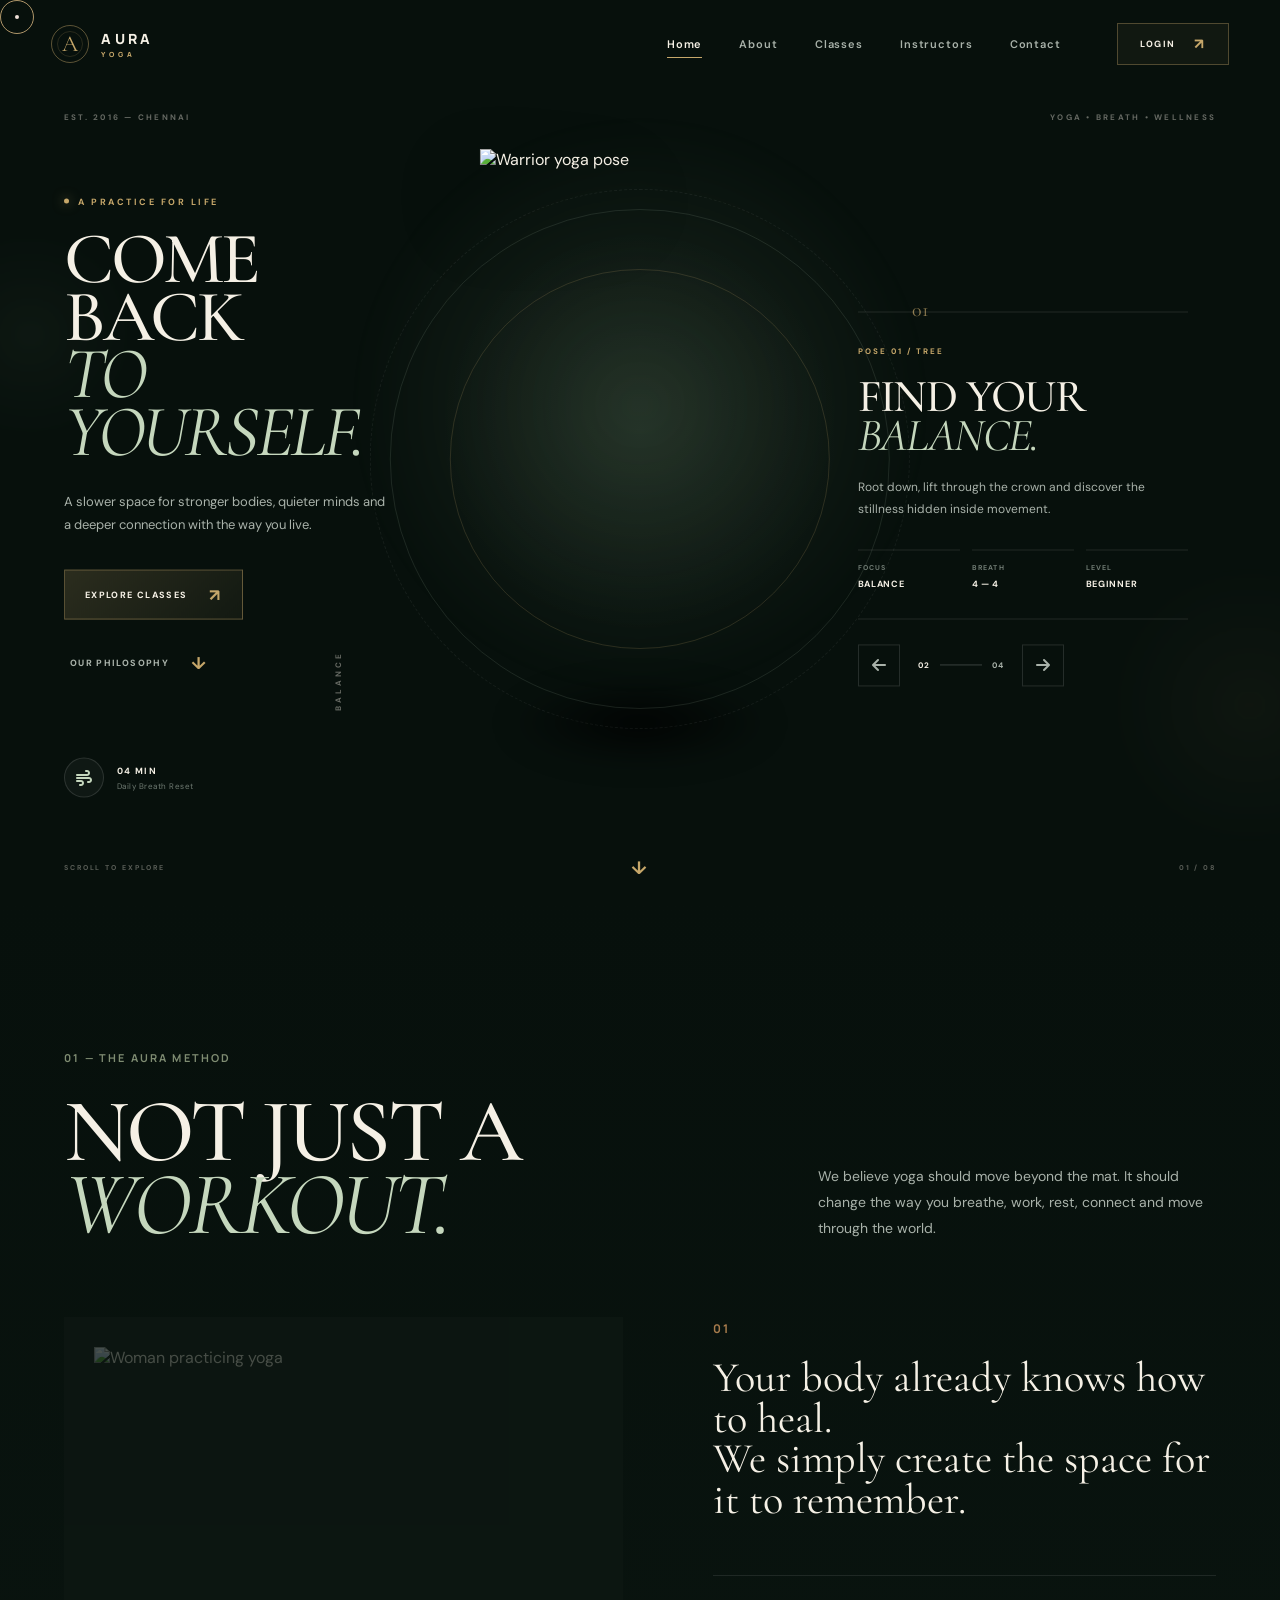
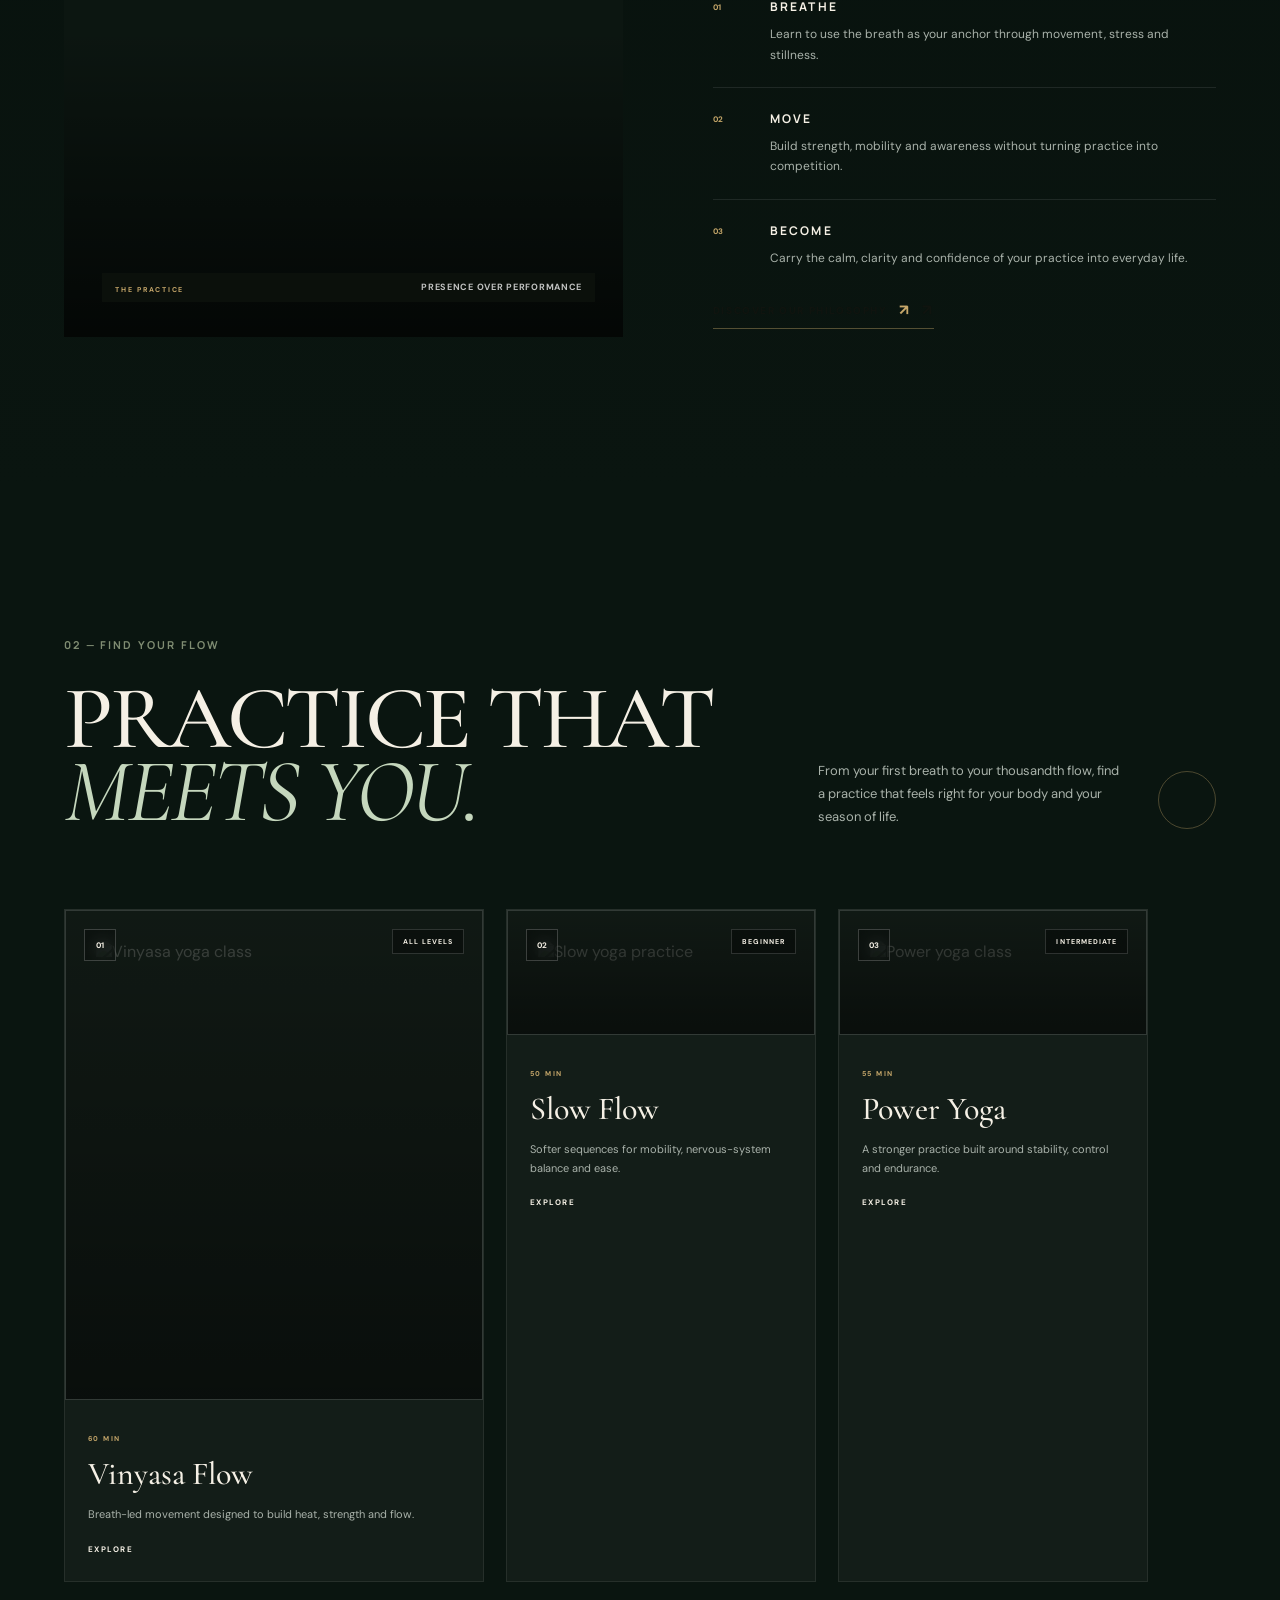
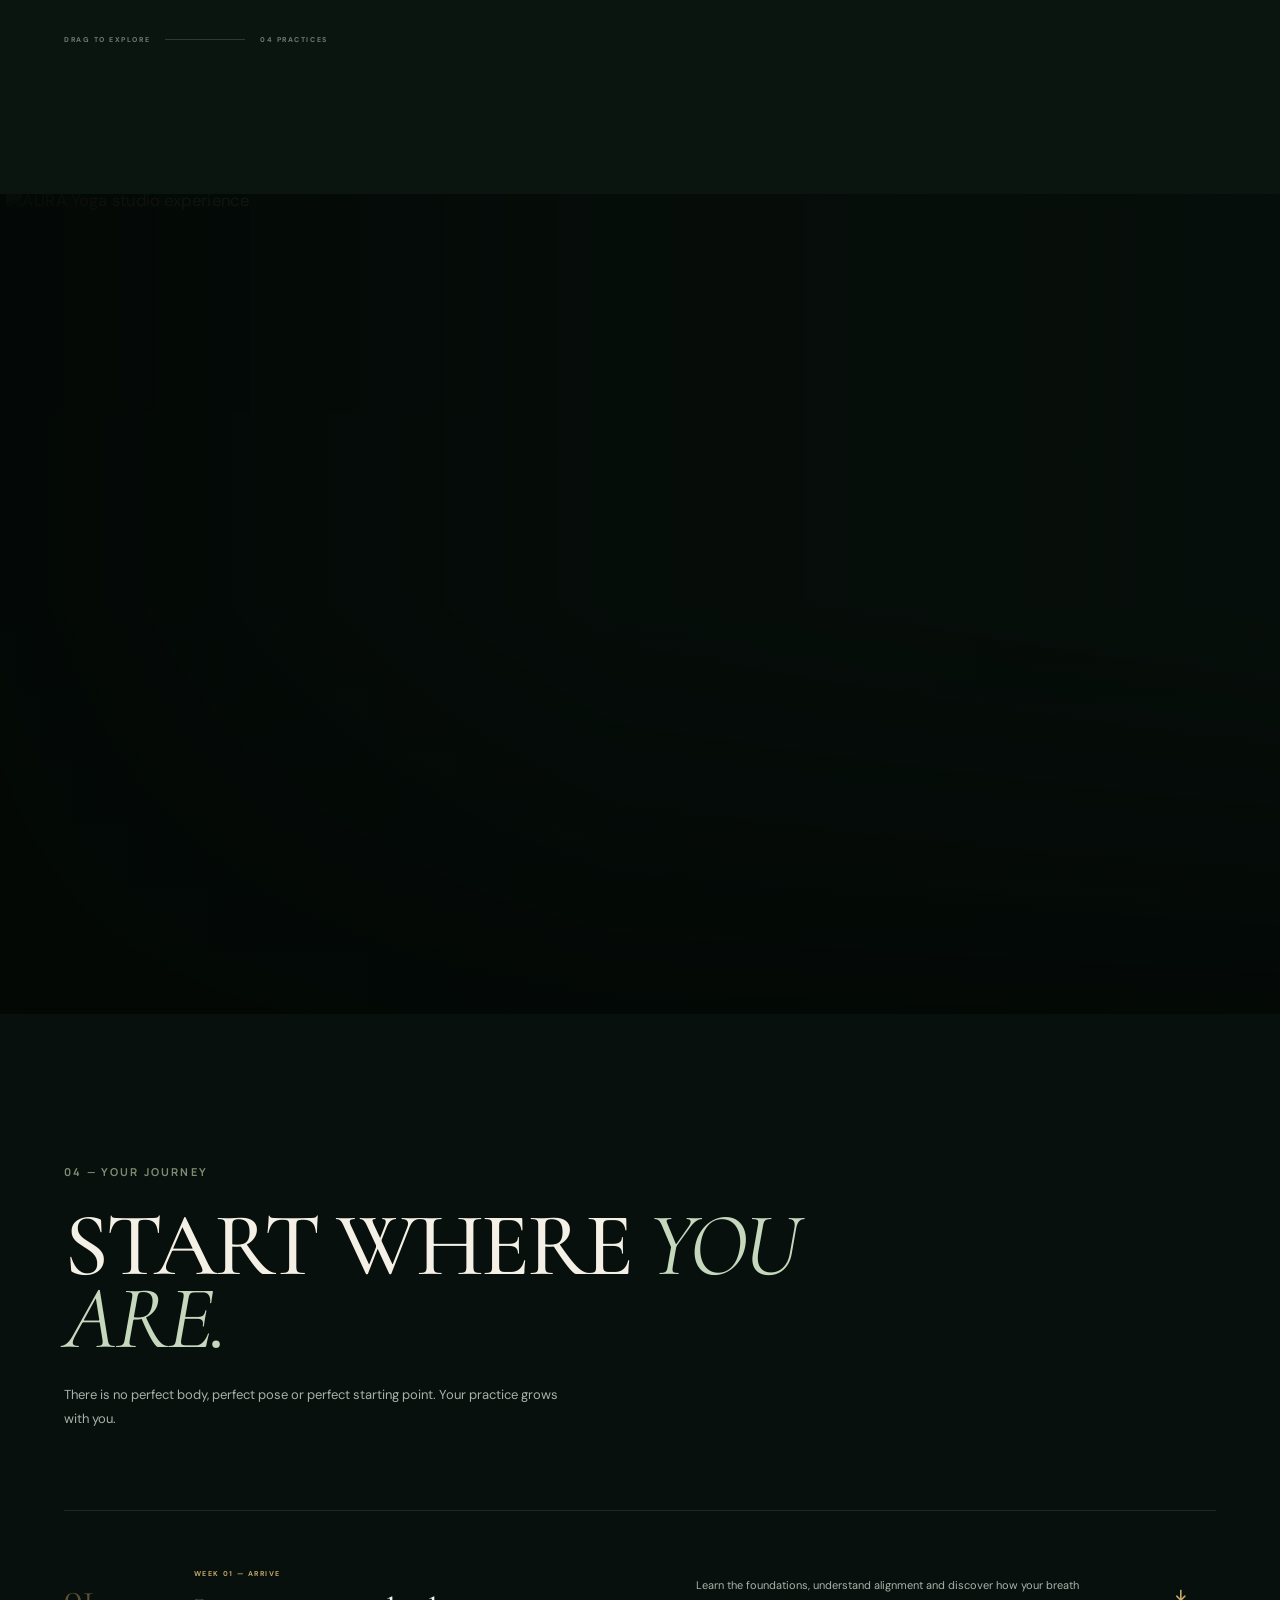
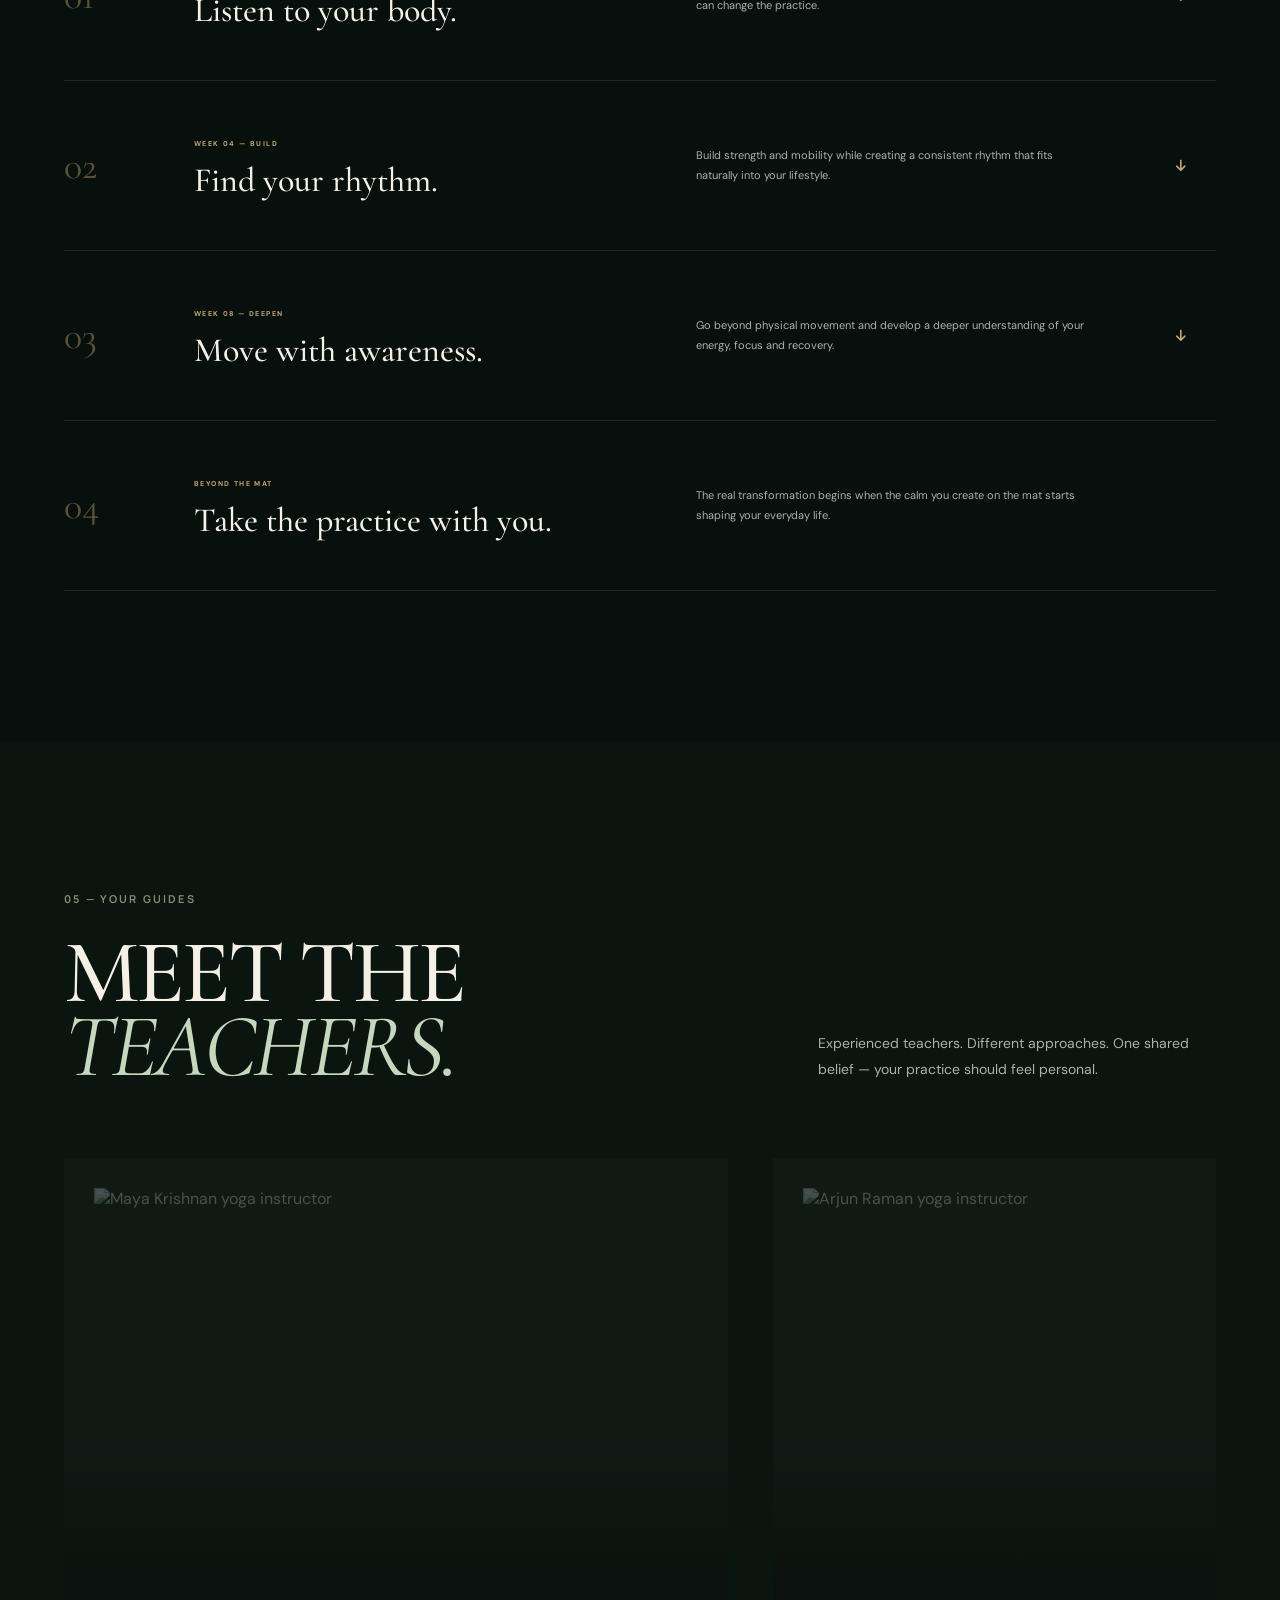
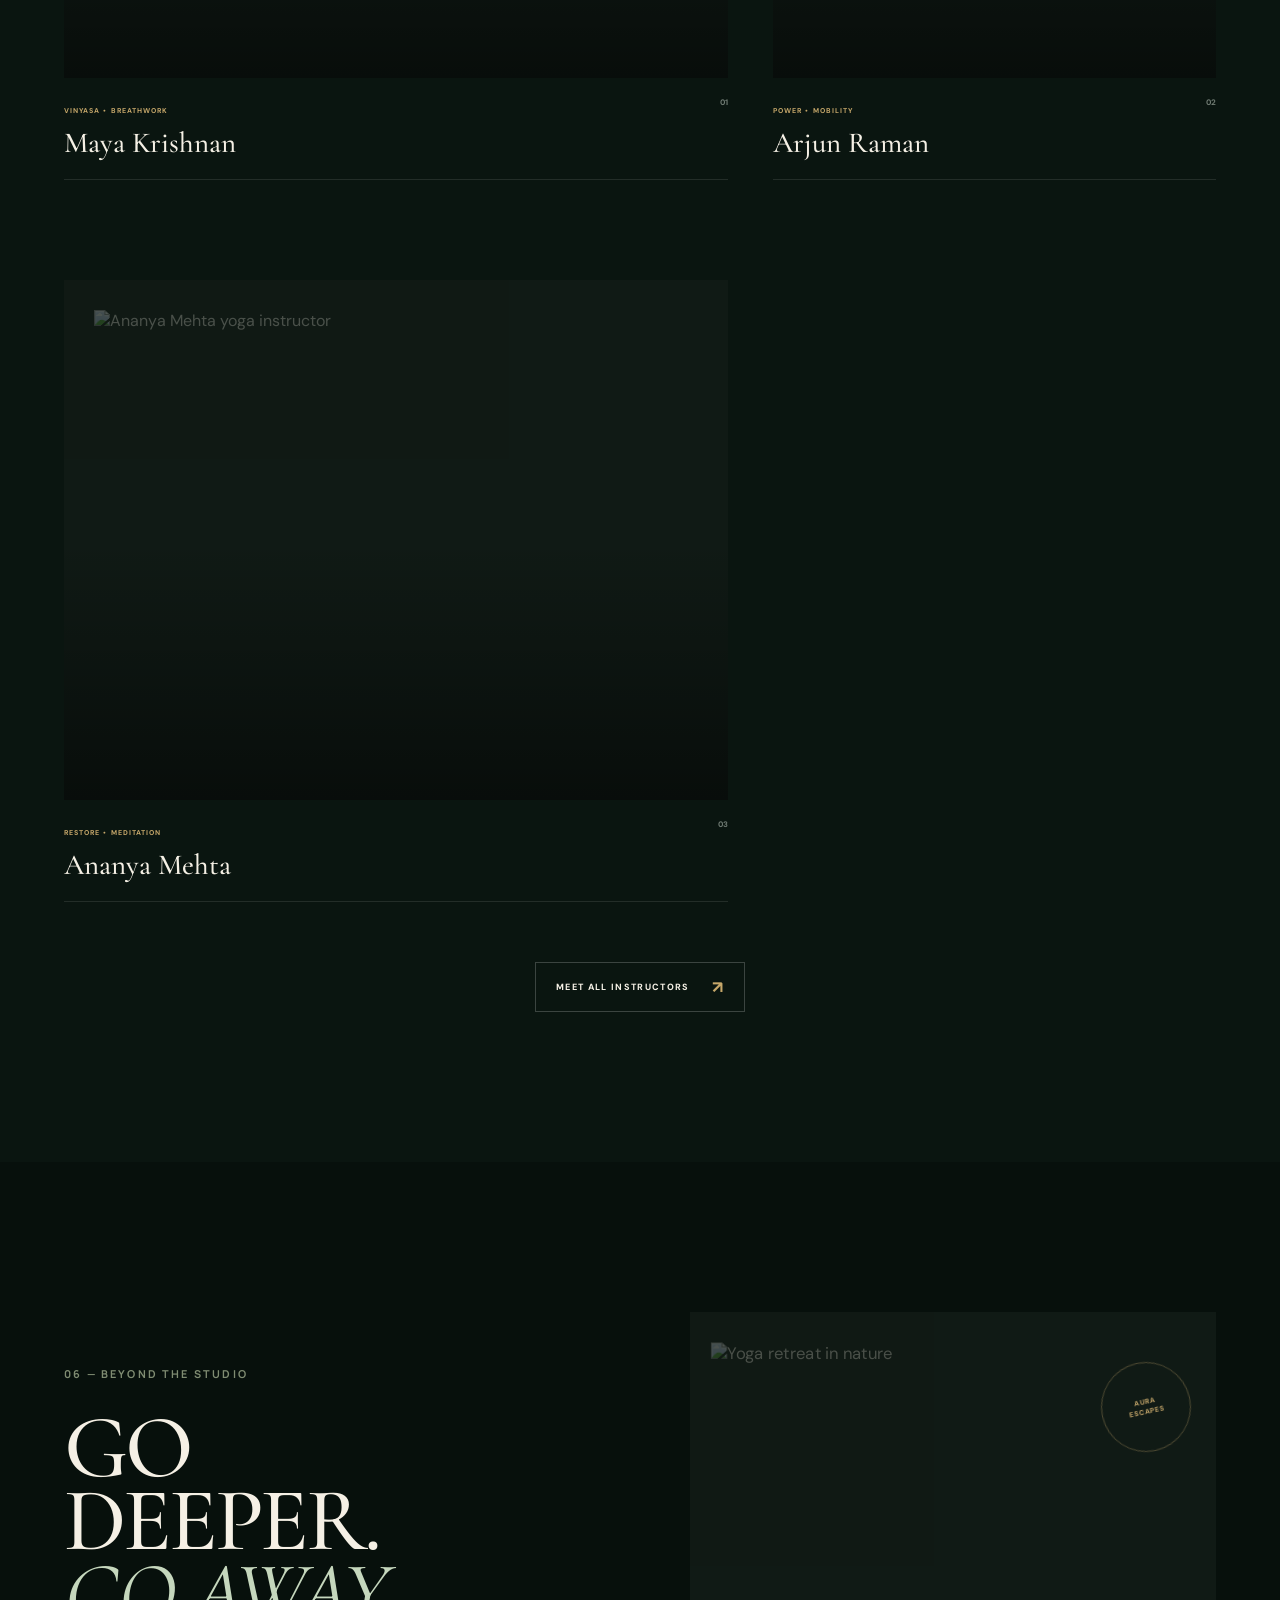
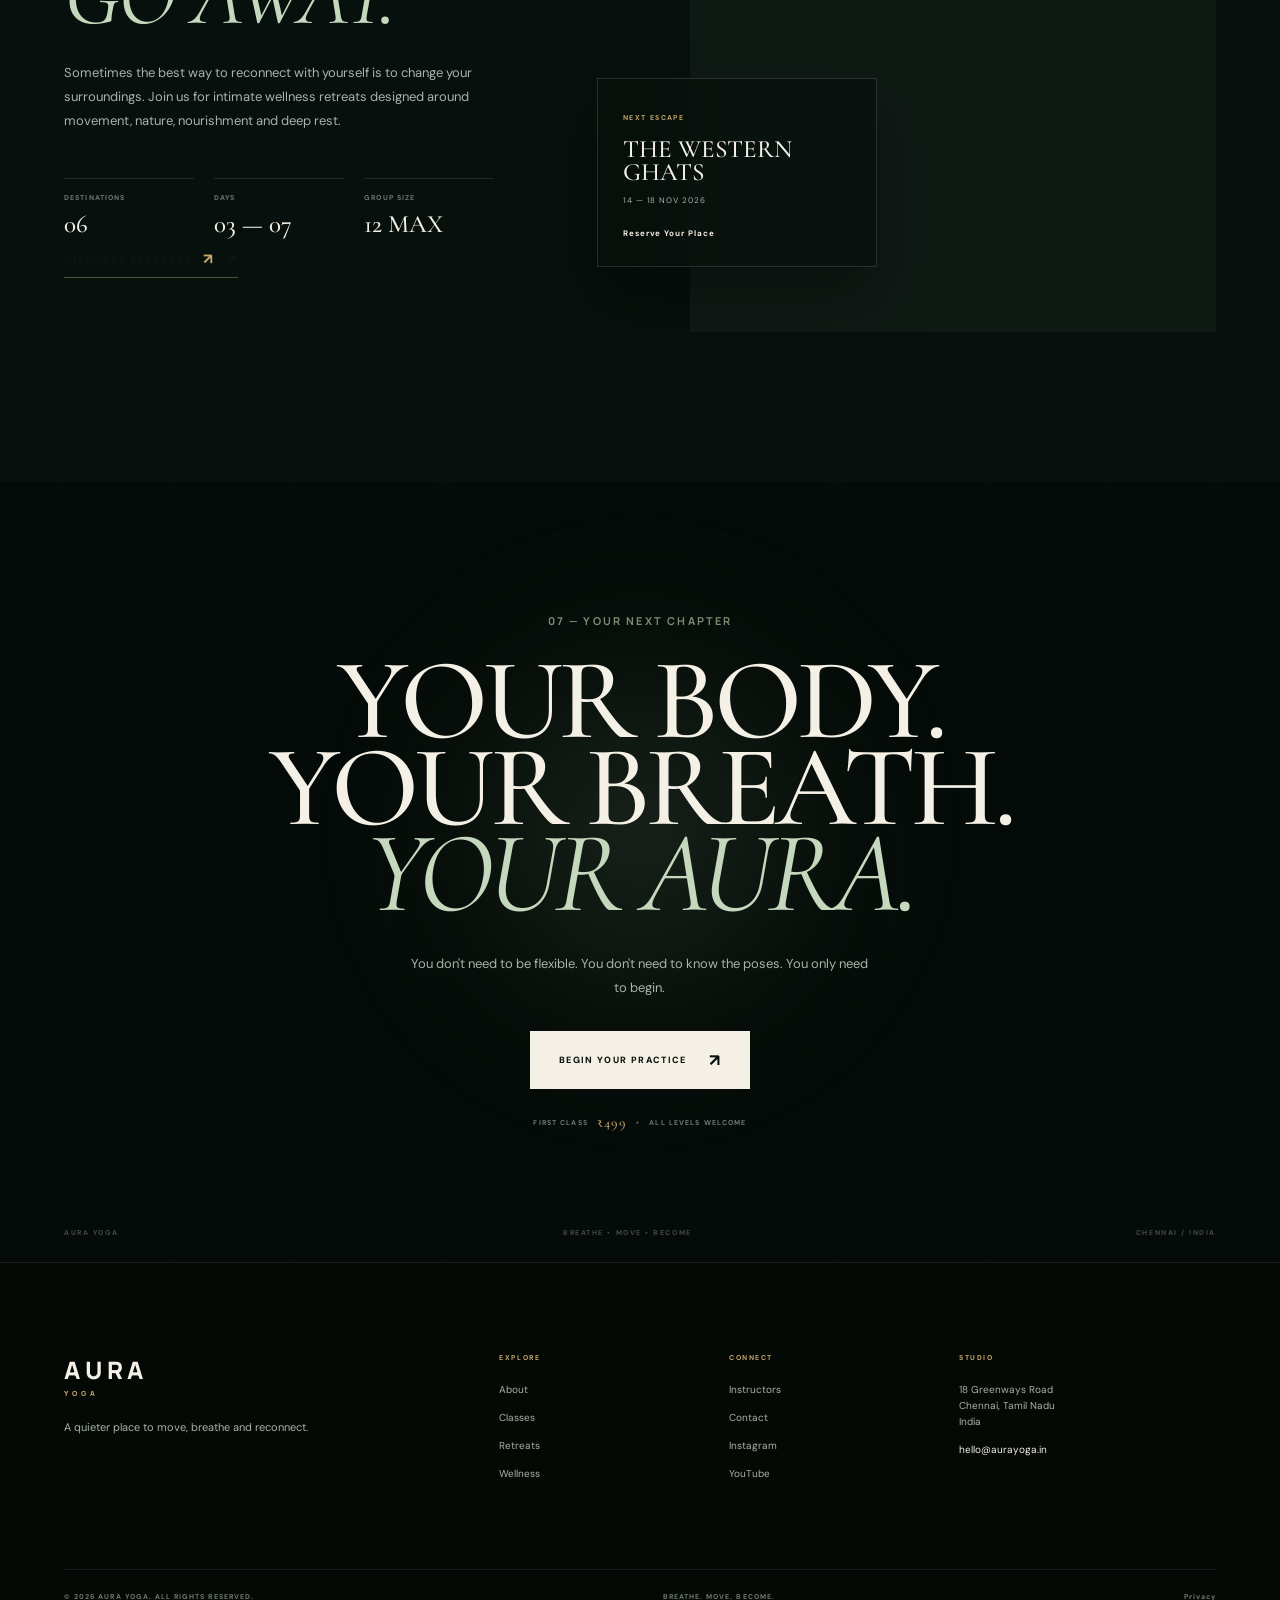
==== index.html @ da1d87cb "first commit" ====
<!DOCTYPE html>
<html lang="en">

<head>

    <meta charset="UTF-8">

    <meta
        name="viewport"
        content="width=device-width, initial-scale=1.0"
    >

    <meta
        name="description"
        content="AURA Yoga — Breathe. Move. Become. A premium yoga and wellness studio."
    >

    <title>AURA YOGA — Breathe. Move. Become.</title>


    <!-- =========================================================
         GOOGLE FONTS
    ========================================================== -->

    <link rel="preconnect" href="https://fonts.googleapis.com">

    <link
        rel="preconnect"
        href="https://fonts.gstatic.com"
        crossorigin
    >

    <link
        href="https://fonts.googleapis.com/css2?family=Cormorant+Garamond:wght@400;500;600;700&family=DM+Sans:wght@400;500;600;700&family=Manrope:wght@400;500;600;700;800&display=swap"
        rel="stylesheet"
    >


    <!-- =========================================================
         FONT AWESOME
    ========================================================== -->

    <link
        rel="stylesheet"
        href="https://cdnjs.cloudflare.com/ajax/libs/font-awesome/6.7.2/css/all.min.css"
    >


    <!-- =========================================================
         MAIN CSS
    ========================================================== -->

    <link
        rel="stylesheet"
        href="css/style.css"
    >

    <link
        rel="stylesheet"
        href="css/responsive.css"
    >

</head>


<body>


<!-- =========================================================
     PAGE LOADER
========================================================== -->

<div
    class="page-loader"
    id="pageLoader"
    aria-hidden="true"
>

    <div class="loader-noise"></div>

    <div class="loader-light"></div>


    <!-- LEFT DOOR -->

    <div class="loader-door loader-door-left">

        <div class="door-panel">

            <span class="door-line"></span>

            <span class="door-line"></span>

            <span class="door-handle"></span>

        </div>

    </div>


    <!-- RIGHT DOOR -->

    <div class="loader-door loader-door-right">

        <div class="door-panel">

            <span class="door-line"></span>

            <span class="door-line"></span>

            <span class="door-handle"></span>

        </div>

    </div>


    <!-- YOGA FIGURE -->

    <div class="loader-yoga-scene">

        <div class="loader-aura"></div>


        <img
            src="assets/p1.png"
            alt="Yoga meditation pose"
            class="loader-pose active"
        >

        <img
            src="assets/p2.webp"
            alt="Yoga warrior pose"
            class="loader-pose"
        >

        <img
            src="assets/p3.webp"
            alt="Yoga lotus pose"
            class="loader-pose"
        >


        <div class="loader-floor"></div>

    </div>


    <!-- LOADER CONTENT -->

    <div class="loader-content">

        <div class="loader-brand">

            Stackly

            <span>
                YOGA CENTER
            </span>

        </div>


        <p class="loader-caption">
            PREPARING YOUR SPACE
        </p>


        <div class="loader-progress">

            <span
                id="loaderProgress"
                class="loader-progress-bar"
            ></span>

        </div>


        <div class="loader-number">

            <span id="loaderPercent">
                00
            </span>

            <small>
                %
            </small>

        </div>

    </div>

</div>



<!-- =========================================================
     SCROLL PROGRESS
========================================================== -->

<div
    class="scroll-progress"
    id="scrollProgress"
></div>



<!-- =========================================================
     CUSTOM CURSOR
========================================================== -->

<div
    class="custom-cursor"
    id="customCursor"
>

    <span></span>

</div>



<!-- =========================================================
     SITE HEADER
========================================================== -->

<header
    class="site-header"
    id="siteHeader"
>

    <div class="header-inner">


        <!-- LOGO -->

        <a
            href="index.html"
            class="site-logo"
            aria-label="AURA Yoga Home"
        >

            <span class="logo-mark">
                A
            </span>

            <span class="logo-text">

                AURA

                <small>
                    YOGA
                </small>

            </span>

        </a>



        <!-- DESKTOP NAVIGATION -->

        <nav
            class="desktop-nav"
            aria-label="Primary navigation"
        >

            <a
                href="index.html"
                class="active"
            >
                Home
            </a>

            <a href="about.html">
                About
            </a>

            <a href="classes.html">
                Classes
            </a>

    

            <a href="instructors.html">
                Instructors
            </a>

         

            <a href="contact.html">
                Contact
            </a>

        </nav>



        <!-- HEADER LOGIN -->

        <a
            href="#"
            class="header-cta magnetic"
            id="headerLoginButton"
        >
           LOGIN

            <span>
                ↗
            </span>

        </a>



        <!-- MOBILE MENU -->

        <button
            type="button"
            class="menu-toggle"
            id="menuToggle"
            aria-label="Open menu"
            aria-expanded="false"
        >

            <span></span>

            <span></span>

        </button>

    </div>

</header>



<!-- =========================================================
     MOBILE MENU
========================================================== -->

<div
    class="mobile-overlay"
    id="mobileOverlay"
></div>


<aside
    class="mobile-drawer"
    id="mobileDrawer"
    aria-hidden="true"
>

    <div class="drawer-top">

        <a
            href="index.html"
            class="drawer-logo"
        >

            AURA

            <small>
                YOGA
            </small>

        </a>


        <button
            type="button"
            class="drawer-close"
            id="drawerClose"
            aria-label="Close menu"
        >

            <i class="fa-solid fa-xmark"></i>

        </button>

    </div>



    <div class="drawer-nav">

        <a
            href="index.html"
            class="active"
        >

            <span>
                01
            </span>

            Home

        </a>


        <a href="about.html">

            <span>
                02
            </span>

            About

        </a>


        <a href="classes.html">

            <span>
                03
            </span>

            Classes

        </a>




        <a href="instructors.html">

            <span>
                05
            </span>

            Instructors

        </a>



        <a href="contact.html">

            <span>
                07
            </span>

            Contact

        </a>

    </div>



    <div class="drawer-bottom">

        <p>

            BREATHE.
            <br>

            MOVE.
            <br>

            BECOME.

        </p>


        <a
            href="#"
            id="drawerLoginButton"
        >

            LOGIN

            <span>
                ↗
            </span>

        </a>

    </div>

</aside>



<main>


<!-- =========================================================
     SECTION 01 — CINEMATIC HERO
========================================================== -->

<section
    class="hero-section"
    id="home"
>


    <!-- HERO BACKGROUND -->

    <div class="hero-background">

        <div class="hero-orb orb-one"></div>

        <div class="hero-orb orb-two"></div>

        <div class="hero-grid"></div>

        <div class="hero-glow"></div>

    </div>



    <!-- HERO TOPLINE -->

    <div class="hero-topline">

        <span>
            EST. 2016 — CHENNAI
        </span>

        <span>
            YOGA • BREATH • WELLNESS
        </span>

    </div>



    <!-- HERO LEFT -->

    <div class="hero-side hero-side-left">

        <div class="hero-copy">

            <span class="eyebrow">

                <i></i>

                A PRACTICE FOR LIFE

            </span>


            <h1>

                COME BACK

                <em>
                    TO YOURSELF.
                </em>

            </h1>


            <p class="hero-description">

                A slower space for stronger bodies,
                quieter minds and a deeper connection
                with the way you live.

            </p>


            <div class="hero-actions">

                <a
                    href="classes.html"
                    class="button button-primary magnetic"
                >

                    Explore Classes

                    <span>
                        ↗
                    </span>

                </a>


                <a
                    href="#philosophy"
                    class="button button-text"
                >

                    Our Philosophy

                    <span>
                        ↓
                    </span>

                </a>

            </div>

        </div>



        <div class="hero-mini-note">

            <span class="mini-icon">

                <i class="fa-solid fa-wind"></i>

            </span>


            <div>

                <strong>
                    04 MIN
                </strong>

                <small>
                    Daily Breath Reset
                </small>

            </div>

        </div>

    </div>



    <!-- HERO CENTER -->

    <div class="hero-center">


        <div class="hero-image-shadow"></div>


        <div
            class="hero-pose-wrapper"
            id="heroPoseWrapper"
        >

            <img
                src="assets/images/yoga-person-01.png"
                alt="Tree pose yoga"
                class="hero-pose active"
                data-pose="0"
            >


            <img
                src="assets/images/yoga-person-02.png"
                alt="Warrior yoga pose"
                class="hero-pose"
                data-pose="1"
            >


            <img
                src="assets/images/yoga-person-03.png"
                alt="Lotus meditation pose"
                class="hero-pose"
                data-pose="2"
            >


            <img
                src="assets/images/yoga-person-04.png"
                alt="Dancer yoga pose"
                class="hero-pose"
                data-pose="3"
            >

        </div>



        <div class="pose-ring ring-one"></div>

        <div class="pose-ring ring-two"></div>

        <div class="pose-ring ring-three"></div>


        <span class="pose-number">
            01
        </span>


        <span class="pose-word">
            BALANCE
        </span>

    </div>



    <!-- HERO RIGHT -->

    <div class="hero-side hero-side-right">

        <div class="hero-detail">

            <span
                class="hero-detail-label"
                id="poseEyebrow"
            >

                POSE 01 / TREE

            </span>


            <h2 id="poseTitle">

                FIND YOUR

                <em>
                    BALANCE.
                </em>

            </h2>


            <p id="poseDescription">

                Root down, lift through the crown
                and discover the stillness hidden
                inside movement.

            </p>


            <div class="pose-meta">

                <div>

                    <span>
                        FOCUS
                    </span>

                    <strong id="poseFocus">
                        BALANCE
                    </strong>

                </div>


                <div>

                    <span>
                        BREATH
                    </span>

                    <strong id="poseBreath">
                        4 — 4
                    </strong>

                </div>


                <div>

                    <span>
                        LEVEL
                    </span>

                    <strong id="poseLevel">
                        BEGINNER
                    </strong>

                </div>

            </div>

        </div>



        <!-- HERO CONTROLS -->

        <div class="hero-controls">

            <button
                type="button"
                id="heroPrev"
                aria-label="Previous pose"
            >

                <i class="fa-solid fa-arrow-left"></i>

            </button>


            <div class="hero-counter">

                <span id="heroCurrent">
                    01
                </span>

                <span class="counter-line"></span>

                <span>
                    04
                </span>

            </div>


            <button
                type="button"
                id="heroNext"
                aria-label="Next pose"
            >

                <i class="fa-solid fa-arrow-right"></i>

            </button>

        </div>

    </div>



    <!-- HERO BOTTOM -->

    <div class="hero-bottom">

        <span>
            SCROLL TO EXPLORE
        </span>

        <span class="scroll-arrow">
            ↓
        </span>

        <span>
            01 / 08
        </span>

    </div>

</section>



<!-- =========================================================
     SECTION 02 — PHILOSOPHY
========================================================== -->

<section
    class="philosophy-section section-padding"
    id="philosophy"
>

    <div class="section-container">


        <div class="section-heading-row reveal">

            <div>

                <span class="section-kicker">
                    01 — THE AURA METHOD
                </span>

                <h2 class="section-title">

                    NOT JUST A

                    <em>
                        WORKOUT.
                    </em>

                </h2>

            </div>


            <p class="section-intro">

                We believe yoga should move beyond
                the mat. It should change the way
                you breathe, work, rest, connect
                and move through the world.

            </p>

        </div>



        <div class="philosophy-grid">


            <div class="philosophy-image reveal">

                <img
                    src="assets/images/yoga-01.webp"
                    alt="Woman practicing yoga"
                    loading="lazy"
                >


                <div class="image-caption">

                    <span>
                        THE PRACTICE
                    </span>

                    <strong>
                        PRESENCE OVER PERFORMANCE
                    </strong>

                </div>

            </div>



            <div class="philosophy-content reveal">

                <div class="large-number">
                    01
                </div>


                <p class="philosophy-lead">

                    Your body already knows
                    how to heal.

                    <br>

                    We simply create the space
                    for it to remember.

                </p>


                <div class="philosophy-points">


                    <article>

                        <span>
                            01
                        </span>

                        <div>

                            <h3>
                                BREATHE
                            </h3>

                            <p>

                                Learn to use the breath as
                                your anchor through movement,
                                stress and stillness.

                            </p>

                        </div>

                    </article>



                    <article>

                        <span>
                            02
                        </span>

                        <div>

                            <h3>
                                MOVE
                            </h3>

                            <p>

                                Build strength, mobility and
                                awareness without turning
                                practice into competition.

                            </p>

                        </div>

                    </article>



                    <article>

                        <span>
                            03
                        </span>

                        <div>

                            <h3>
                                BECOME
                            </h3>

                            <p>

                                Carry the calm, clarity and
                                confidence of your practice
                                into everyday life.

                            </p>

                        </div>

                    </article>

                </div>


                <a
                    href="about.html"
                    class="inline-link"
                >

                    Discover Our Philosophy

                    <span>
                        ↗
                    </span>

                </a>

            </div>

        </div>

    </div>

</section>



<!-- =========================================================
     SECTION 03 — CLASSES
========================================================== -->

<section
    class="classes-section section-padding"
    id="classes"
>

    <div class="section-container">


        <div class="section-heading-row reveal">

            <div>

                <span class="section-kicker">
                    02 — FIND YOUR FLOW
                </span>

                <h2 class="section-title">

                    PRACTICE THAT

                    <em>
                        MEETS YOU.
                    </em>

                </h2>

            </div>


            <div class="section-heading-side">

                <p>

                    From your first breath to your
                    thousandth flow, find a practice
                    that feels right for your body
                    and your season of life.

                </p>


                <a
                    href="classes.html"
                    class="circle-arrow"
                    aria-label="View classes"
                >

                    <i class="fa-solid fa-arrow-up-right"></i>

                </a>

            </div>

        </div>



        <div
            class="classes-track"
            id="classesTrack"
        >


            <!-- CLASS 01 -->

            <article
                class="class-card class-card-large reveal"
            >

                <div class="class-image">

                    <img
                        src="assets/images/yoga-02.webp"
                        alt="Vinyasa yoga class"
                        loading="lazy"
                    >

                    <span class="class-index">
                        01
                    </span>

                    <span class="class-level">
                        ALL LEVELS
                    </span>

                </div>


                <div class="class-content">

                    <div>

                        <span>
                            60 MIN
                        </span>

                        <h3>
                            Vinyasa Flow
                        </h3>

                    </div>

                    <p>

                        Breath-led movement designed
                        to build heat, strength and flow.

                    </p>

                    <a href="404.html">

                        Explore

                        <i class="fa-solid fa-arrow-up-right"></i>

                    </a>

                </div>

            </article>



            <!-- CLASS 02 -->

            <article
                class="class-card reveal"
            >

                <div class="class-image">

                    <img
                        src="assets/images/yoga-03.webp"
                        alt="Slow yoga practice"
                        loading="lazy"
                    >

                    <span class="class-index">
                        02
                    </span>

                    <span class="class-level">
                        BEGINNER
                    </span>

                </div>


                <div class="class-content">

                    <div>

                        <span>
                            50 MIN
                        </span>

                        <h3>
                            Slow Flow
                        </h3>

                    </div>

                    <p>

                        Softer sequences for mobility,
                        nervous-system balance and ease.

                    </p>

                    <a href="404.html">

                        Explore

                        <i class="fa-solid fa-arrow-up-right"></i>

                    </a>

                </div>

            </article>



            <!-- CLASS 03 -->

            <article
                class="class-card reveal"
            >

                <div class="class-image">

                    <img
                        src="assets/images/yoga-04.webp"
                        alt="Power yoga class"
                        loading="lazy"
                    >

                    <span class="class-index">
                        03
                    </span>

                    <span class="class-level">
                        INTERMEDIATE
                    </span>

                </div>


                <div class="class-content">

                    <div>

                        <span>
                            55 MIN
                        </span>

                        <h3>
                            Power Yoga
                        </h3>

                    </div>

                    <p>

                        A stronger practice built around
                        stability, control and endurance.

                    </p>

                    <a href="404.html">

                        Explore

                        <i class="fa-solid fa-arrow-up-right"></i>

                    </a>

                </div>

            </article>



            <!-- CLASS 04 -->

            <article
                class="class-card reveal"
            >

                <div class="class-image">

                    <img
                        src="assets/images/yoga-05.webp"
                        alt="Meditation yoga practice"
                        loading="lazy"
                    >

                    <span class="class-index">
                        04
                    </span>

                    <span class="class-level">
                        ALL LEVELS
                    </span>

                </div>


                <div class="class-content">

                    <div>

                        <span>
                            45 MIN
                        </span>

                        <h3>
                            Deep Restore
                        </h3>

                    </div>

                    <p>

                        Slow down completely with restorative
                        movement, breathwork and meditation.

                    </p>

                    <a href="404.html">

                        Explore

                        <i class="fa-solid fa-arrow-up-right"></i>

                    </a>

                </div>

            </article>

        </div>



        <div class="carousel-note reveal">

            <span>
                DRAG TO EXPLORE
            </span>

            <span class="carousel-line"></span>

            <span>
                04 PRACTICES
            </span>

        </div>

    </div>

</section>



<!-- =========================================================
     SECTION 04 — EXPERIENCE
========================================================== -->

<section
    class="experience-section"
    id="experience"
>

    <div class="experience-image">

        <img
            src="assets/images/yoga-06.webp"
            alt="AURA Yoga studio experience"
            loading="lazy"
        >

    </div>


    <div class="experience-overlay"></div>


    <div class="experience-content reveal">

        <span class="section-kicker light">
            03 — THE AURA EXPERIENCE
        </span>


        <h2>

            A SPACE TO

            <em>
                ARRIVE.
            </em>

        </h2>


        <p>

            Natural textures. Soft light.
            Intentional silence. Every corner
            of AURA is designed to help your
            nervous system exhale before your
            practice even begins.

        </p>


        <a
            href="404.html"
            class="button button-light magnetic"
        >

            Explore The Studio

            <span>
                ↗
            </span>

        </a>

    </div>


    <div class="experience-stats reveal">

        <div>

            <strong>
                08
            </strong>

            <span>
                PRACTICE SPACES
            </span>

        </div>


        <div>

            <strong>
                36°
            </strong>

            <span>
                WARM ROOM
            </span>

        </div>


        <div>

            <strong>
                7AM
            </strong>

            <span>
                FIRST FLOW
            </span>

        </div>

    </div>

</section>



<!-- =========================================================
     SECTION 05 — JOURNEY
========================================================== -->

<section
    class="journey-section section-padding"
    id="journey"
>

    <div class="section-container">


        <div class="journey-header reveal">

            <span class="section-kicker">
                04 — YOUR JOURNEY
            </span>

            <h2 class="section-title">

                START WHERE

                <em>
                    YOU ARE.
                </em>

            </h2>

            <p>

                There is no perfect body, perfect pose
                or perfect starting point. Your practice
                grows with you.

            </p>

        </div>



        <div class="journey-list">


            <article
                class="journey-item reveal"
            >

                <div class="journey-number">
                    01
                </div>

                <div class="journey-main">

                    <span>
                        WEEK 01 — ARRIVE
                    </span>

                    <h3>
                        Listen to your body.
                    </h3>

                </div>

                <p>

                    Learn the foundations, understand
                    alignment and discover how your
                    breath can change the practice.

                </p>

                <i class="fa-solid fa-arrow-down"></i>

            </article>



            <article
                class="journey-item reveal"
            >

                <div class="journey-number">
                    02
                </div>

                <div class="journey-main">

                    <span>
                        WEEK 04 — BUILD
                    </span>

                    <h3>
                        Find your rhythm.
                    </h3>

                </div>

                <p>

                    Build strength and mobility while
                    creating a consistent rhythm that
                    fits naturally into your lifestyle.

                </p>

                <i class="fa-solid fa-arrow-down"></i>

            </article>



            <article
                class="journey-item reveal"
            >

                <div class="journey-number">
                    03
                </div>

                <div class="journey-main">

                    <span>
                        WEEK 08 — DEEPEN
                    </span>

                    <h3>
                        Move with awareness.
                    </h3>

                </div>

                <p>

                    Go beyond physical movement and
                    develop a deeper understanding of
                    your energy, focus and recovery.

                </p>

                <i class="fa-solid fa-arrow-down"></i>

            </article>



            <article
                class="journey-item reveal"
            >

                <div class="journey-number">
                    04
                </div>

                <div class="journey-main">

                    <span>
                        BEYOND THE MAT
                    </span>

                    <h3>
                        Take the practice with you.
                    </h3>

                </div>

                <p>

                    The real transformation begins when
                    the calm you create on the mat starts
                    shaping your everyday life.

                </p>

                <i class="fa-solid fa-arrow-up-right"></i>

            </article>

        </div>

    </div>

</section>



<!-- =========================================================
     SECTION 06 — INSTRUCTORS
========================================================== -->

<section
    class="instructors-section section-padding"
    id="instructors"
>

    <div class="section-container">


        <div class="section-heading-row reveal">

            <div>

                <span class="section-kicker">
                    05 — YOUR GUIDES
                </span>

                <h2 class="section-title">

                    MEET THE

                    <em>
                        TEACHERS.
                    </em>

                </h2>

            </div>


            <p class="section-intro">

                Experienced teachers. Different
                approaches. One shared belief —
                your practice should feel personal.

            </p>

        </div>



        <div class="instructor-grid">


            <article
                class="instructor-card reveal"
            >

                <div class="instructor-image">

                    <img
                        src="assets/images/instructor-01.webp"
                        alt="Maya Krishnan yoga instructor"
                        loading="lazy"
                    >


                    <div class="instructor-hover">

                        <span>
                            VIEW PROFILE
                        </span>

                        <i class="fa-solid fa-arrow-up-right"></i>

                    </div>

                </div>


                <div class="instructor-info">

                    <div>

                        <span>
                            VINYASA • BREATHWORK
                        </span>

                        <h3>
                            Maya Krishnan
                        </h3>

                    </div>

                    <span class="teacher-number">
                        01
                    </span>

                </div>

            </article>



            <article
                class="instructor-card reveal"
            >

                <div class="instructor-image">

                    <img
                        src="assets/images/instructor-02.webp"
                        alt="Arjun Raman yoga instructor"
                        loading="lazy"
                    >


                    <div class="instructor-hover">

                        <span>
                            VIEW PROFILE
                        </span>

                        <i class="fa-solid fa-arrow-up-right"></i>

                    </div>

                </div>


                <div class="instructor-info">

                    <div>

                        <span>
                            POWER • MOBILITY
                        </span>

                        <h3>
                            Arjun Raman
                        </h3>

                    </div>

                    <span class="teacher-number">
                        02
                    </span>

                </div>

            </article>



            <article
                class="instructor-card reveal"
            >

                <div class="instructor-image">

                    <img
                        src="assets/images/instructor-03.webp"
                        alt="Ananya Mehta yoga instructor"
                        loading="lazy"
                    >


                    <div class="instructor-hover">

                        <span>
                            VIEW PROFILE
                        </span>

                        <i class="fa-solid fa-arrow-up-right"></i>

                    </div>

                </div>


                <div class="instructor-info">

                    <div>

                        <span>
                            RESTORE • MEDITATION
                        </span>

                        <h3>
                            Ananya Mehta
                        </h3>

                    </div>

                    <span class="teacher-number">
                        03
                    </span>

                </div>

            </article>

        </div>



        <div class="center-action reveal">

            <a
                href="instructors.html"
                class="button button-outline magnetic"
            >

                Meet All Instructors

                <span>
                    ↗
                </span>

            </a>

        </div>

    </div>

</section>



<!-- =========================================================
     SECTION 07 — RETREATS
========================================================== -->

<section
    class="retreat-section section-padding"
    id="retreats"
>

    <div class="section-container">


        <div class="retreat-layout">


            <div class="retreat-copy reveal">

                <span class="section-kicker">
                    06 — BEYOND THE STUDIO
                </span>


                <h2 class="section-title">

                    GO DEEPER.

                    <em>
                        GO AWAY.
                    </em>

                </h2>


                <p class="retreat-description">

                    Sometimes the best way to reconnect
                    with yourself is to change your
                    surroundings. Join us for intimate
                    wellness retreats designed around
                    movement, nature, nourishment
                    and deep rest.

                </p>


                <div class="retreat-meta">

                    <div>

                        <span>
                            DESTINATIONS
                        </span>

                        <strong>
                            06
                        </strong>

                    </div>


                    <div>

                        <span>
                            DAYS
                        </span>

                        <strong>
                            03 — 07
                        </strong>

                    </div>


                    <div>

                        <span>
                            GROUP SIZE
                        </span>

                        <strong>
                            12 MAX
                        </strong>

                    </div>

                </div>


                <a
                    href="retreats.html"
                    class="inline-link"
                >

                    Discover Retreats

                    <span>
                        ↗
                    </span>

                </a>

            </div>



            <div class="retreat-visual reveal">

                <div class="retreat-image-main">

                    <img
                        src="assets/images/retreat-01.webp"
                        alt="Yoga retreat in nature"
                        loading="lazy"
                    >

                </div>


                <div class="retreat-floating-card">

                    <span>
                        NEXT ESCAPE
                    </span>

                    <strong>
                        THE WESTERN GHATS
                    </strong>

                    <small>
                        14 — 18 NOV 2026
                    </small>

                    <a href="404.html">

                        Reserve Your Place

                        <i class="fa-solid fa-arrow-up-right"></i>

                    </a>

                </div>


                <span class="retreat-stamp">

                    AURA

                    <br>

                    ESCAPES

                </span>

            </div>

        </div>

    </div>

</section>



<!-- =========================================================
     SECTION 08 — FINAL CTA
========================================================== -->

<section
    class="final-cta-section"
    id="begin"
>

    <div class="final-cta-background">

        <div class="cta-orb"></div>

        <div class="cta-lines"></div>

    </div>


    <div class="final-cta-content reveal">

        <span class="section-kicker">

            07 — YOUR NEXT CHAPTER

        </span>


        <h2>

            YOUR BODY.

            <br>

            YOUR BREATH.

            <br>

            <em>
                YOUR AURA.
            </em>

        </h2>


        <p>

            You don't need to be flexible.
            You don't need to know the poses.
            You only need to begin.

        </p>


        <a
            href="#"
            id="finalLoginButton"
            class="button button-light button-large magnetic"
        >

            Begin Your Practice

            <span>
                ↗
            </span>

        </a>


        <div class="cta-note">

            <span>
                FIRST CLASS
            </span>

            <strong>
                ₹499
            </strong>

            <span>
                •
            </span>

            <span>
                ALL LEVELS WELCOME
            </span>

        </div>

    </div>



    <div class="cta-bottom">

        <span>
            AURA YOGA
        </span>

        <span>
            BREATHE • MOVE • BECOME
        </span>

        <span>
            CHENNAI / INDIA
        </span>

    </div>

</section>


</main>



<!-- =========================================================
     FOOTER
========================================================== -->

<footer class="site-footer">

    <div class="footer-top">


        <div class="footer-brand">

            <a
                href="index.html"
                class="footer-logo"
            >

                AURA

                <small>
                    YOGA
                </small>

            </a>

            <p>

                A quieter place to move,
                breathe and reconnect.

            </p>

        </div>



        <div class="footer-column">

            <span>
                EXPLORE
            </span>

            <a href="about.html">
                About
            </a>

            <a href="classes.html">
                Classes
            </a>

            <a href="retreats.html">
                Retreats
            </a>

            <a href="wellness.html">
                Wellness
            </a>

        </div>



        <div class="footer-column">

            <span>
                CONNECT
            </span>

            <a href="instructors.html">
                Instructors
            </a>

            <a href="contact.html">
                Contact
            </a>

            <a href="404.html">
                Instagram
            </a>

            <a href="404.html">
                YouTube
            </a>

        </div>



        <div class="footer-column footer-contact">

            <span>
                STUDIO
            </span>

            <p>

                18 Greenways Road
                <br>

                Chennai, Tamil Nadu
                <br>

                India

            </p>

            <a href="404.html">
                hello@aurayoga.in
            </a>

        </div>

    </div>



    <div class="footer-bottom">

        <span>

            © 2026 AURA YOGA.
            ALL RIGHTS RESERVED.

        </span>

        <span>
            BREATHE. MOVE. BECOME.
        </span>

        <a href="404.html">
            Privacy
        </a>

    </div>

</footer>



<!-- =========================================================
     AURA YOGA LOGIN MODAL
========================================================== -->

<div
    class="modal-overlay"
    id="loginModal"
    aria-hidden="true"
>

    <div
        class="login-modal"
        role="dialog"
        aria-modal="true"
        aria-labelledby="loginTitle"
    >


        <!-- CLOSE -->

        <button
            type="button"
            class="modal-close"
            id="loginModalClose"
            aria-label="Close login"
        >
            ×
        </button>



        <!-- =================================================
             LOGIN VISUAL
        ================================================== -->

        <div class="login-visual">

            <img
                src="assets/images/yoga-login.webp"
                alt="AURA Yoga practice"
            >

            <div class="login-visual-overlay"></div>


            <div class="login-visual-content">

                <span>
                    AURA YOGA
                </span>

                <h3>

                    Your journey

                    <br>

                    inward

                    <br>

                    begins here.

                </h3>


                <div class="login-practice-badge">

                    <span class="practice-dot"></span>

                    <div>

                        <strong>
                            BREATHE · MOVE · BECOME
                        </strong>

                        <small>
                            Yoga · Breathwork · Wellness
                        </small>

                    </div>

                </div>

            </div>


            <div class="login-visual-footer">

                <span>
                    BREATHE
                </span>

                <i></i>

                <span>
                    MOVE
                </span>

                <i></i>

                <span>
                    BECOME
                </span>

            </div>

        </div>



        <!-- =================================================
             LOGIN CONTENT
        ================================================== -->

        <div class="login-content">


            <!-- HEADING -->

            <div class="login-heading">

                <span>
                    WELCOME TO AURA
                </span>

                <h2 id="loginTitle">
                    Begin your practice
                </h2>

                <p>

                    Sign in to access your classes,
                    retreats and personal wellness journey.

                </p>

            </div>



            <!-- TABS -->

            <div class="login-tabs">

                <button
                    type="button"
                    class="login-tab active"
                    data-login-tab="member"
                >
                    Member Login
                </button>


                <button
                    type="button"
                    class="login-tab"
                    data-login-tab="studio"
                >
                    Studio Login
                </button>

            </div>



            <!-- =================================================
                 MEMBER LOGIN
            ================================================== -->

            <form
                class="login-form active"
                id="memberLoginForm"
                data-login-form="member"
            >

                <label for="memberEmail">
                    Email Address
                </label>


                <div class="input-wrap">

                    <span class="input-icon">
                        @
                    </span>

                    <input
                        type="email"
                        id="memberEmail"
                        placeholder="you@example.com"
                        autocomplete="email"
                        required
                    >

                </div>



                <label for="memberPassword">
                    Password
                </label>


                <div class="input-wrap">

                    <span class="input-icon">
                        •
                    </span>

                    <input
                        type="password"
                        id="memberPassword"
                        placeholder="Enter your password"
                        autocomplete="current-password"
                        required
                    >


                    <button
                        type="button"
                        class="password-toggle"
                        data-password-toggle="memberPassword"
                        aria-label="Show password"
                    >

                        <span>
                            ◉
                        </span>

                    </button>

                </div>



                <div class="login-options">

                    <label class="remember-option">

                        <input
                            type="checkbox"
                        >

                        <span>
                            Remember me
                        </span>

                    </label>


                    <a href="404.html">
                        Forgot password?
                    </a>

                </div>



                <button
                    type="submit"
                    class="login-submit"
                >

                    <span>
                        Enter AURA
                    </span>

                    <span>
                        ↗
                    </span>

                </button>


                <p class="login-create">

                    New to AURA?

                    <a href="404.html">
                        Start your journey
                    </a>

                </p>

            </form>



            <!-- =================================================
                 STUDIO LOGIN
            ================================================== -->

            <form
                class="login-form"
                id="studioLoginForm"
                data-login-form="studio"
            >

                <label for="studioEmail">
                    Studio Email
                </label>


                <div class="input-wrap">

                    <span class="input-icon">
                        @
                    </span>

                    <input
                        type="email"
                        id="studioEmail"
                        placeholder="studio@aurayoga.in"
                        autocomplete="email"
                        required
                    >

                </div>



                <label for="studioPassword">
                    Studio Password
                </label>


                <div class="input-wrap">

                    <span class="input-icon">
                        #
                    </span>

                    <input
                        type="password"
                        id="studioPassword"
                        placeholder="Enter studio password"
                        autocomplete="current-password"
                        required
                    >


                    <button
                        type="button"
                        class="password-toggle"
                        data-password-toggle="studioPassword"
                        aria-label="Show password"
                    >

                        <span>
                            ◉
                        </span>

                    </button>

                </div>



                <div class="login-options">

                    <label class="remember-option">

                        <input
                            type="checkbox"
                        >

                        <span>
                            Remember me
                        </span>

                    </label>


                    <a href="404.html">
                        Forgot password?
                    </a>

                </div>



                <button
                    type="submit"
                    class="login-submit studio-submit"
                >

                    <span>
                        Open Studio Panel
                    </span>

                    <span>
                        ↗
                    </span>

                </button>

            </form>



            <!-- SECURITY -->

            <div class="login-security">

                <span class="security-icon">
                    ✓
                </span>

                <span>
                    Secure AURA session · Your wellness space
                </span>

            </div>

        </div>

    </div>

</div>



<!-- =========================================================
     JAVASCRIPT
========================================================== -->

<script src="js/main.js"></script>

</body>

</html>
---- css/style.css ----
/* =========================================================
   AURA YOGA — PREMIUM MAIN STYLESHEET
   Breathe. Move. Become.
========================================================= */


/* =========================================================
   01 — ROOT
========================================================= */

:root {

    --bg: #07110d;
    --bg-deep: #040906;
    --surface: #0d1914;
    --surface-2: #11221b;

    --cream: #f5f0e5;
    --muted: #a9b2aa;
    --muted-2: #707b73;

    --sage: #9eb89c;
    --sage-light: #c5d7bd;

    --gold: #c6a76a;
    --gold-light: #e2c98f;

    --line: rgba(245, 240, 229, 0.12);
    --line-light: rgba(245, 240, 229, 0.2);

    --glass: rgba(255, 255, 255, 0.055);
    --glass-border: rgba(255, 255, 255, 0.12);

    --shadow:
        0 30px 80px rgba(0, 0, 0, 0.32);

    --serif:
        "Cormorant Garamond",
        Georgia,
        serif;

    --sans:
        "DM Sans",
        Arial,
        sans-serif;

    --manrope:
        "Manrope",
        Arial,
        sans-serif;

    --ease:
        cubic-bezier(0.22, 1, 0.36, 1);

    --ease-soft:
        cubic-bezier(0.16, 1, 0.3, 1);

    --header-height: 88px;

}


/* =========================================================
   02 — RESET
========================================================= */

* {
    margin: 0;
    padding: 0;
    box-sizing: border-box;
}


html {
    scroll-behavior: smooth;
    background: var(--bg);
}


body {
    min-height: 100vh;

    background:
        radial-gradient(
            circle at 15% 10%,
            rgba(91, 126, 100, 0.08),
            transparent 28%
        ),
        var(--bg);

    color: var(--cream);

    font-family: var(--sans);

    overflow-x: hidden;

    -webkit-font-smoothing: antialiased;
    text-rendering: optimizeLegibility;
}


body.loading {
    overflow: hidden;
}


body.drawer-open,
body.modal-open {
    overflow: hidden;
}


img {
    display: block;
    width: 100%;
}


a {
    color: inherit;
    text-decoration: none;
}


button,
input,
textarea,
select {
    font: inherit;
}


button {
    border: 0;
    background: none;
    color: inherit;
    cursor: pointer;
}


::selection {
    background: var(--gold);
    color: var(--bg-deep);
}


/* =========================================================
   03 — SCROLLBAR
========================================================= */

::-webkit-scrollbar {
    width: 8px;
}


::-webkit-scrollbar-track {
    background: var(--bg-deep);
}


::-webkit-scrollbar-thumb {
    background: rgba(198, 167, 106, 0.45);
    border-radius: 20px;
}


::-webkit-scrollbar-thumb:hover {
    background: var(--gold);
}


/* =========================================================
   04 — SCROLL PROGRESS
========================================================= */

.scroll-progress {
    position: fixed;

    top: 0;
    left: 0;

    width: 0;
    height: 3px;

    background:
        linear-gradient(
            90deg,
            var(--sage),
            var(--gold)
        );

    z-index: 10001;

    transform-origin: left;

    box-shadow:
        0 0 15px rgba(198, 167, 106, 0.45);

    pointer-events: none;
}


/* =========================================================
   05 — PAGE LOADER
========================================================= */

.page-loader {
    position: fixed;

    inset: 0;

    z-index: 99999;

    background:
        radial-gradient(
            circle at 50% 45%,
            rgba(116, 145, 112, 0.16),
            transparent 28%
        ),
        #050a07;

    overflow: hidden;

    isolation: isolate;
}


.page-loader::before {
    content: "";

    position: absolute;

    inset: 0;

    background:
        linear-gradient(
            90deg,
            transparent 49.8%,
            rgba(255, 255, 255, 0.08) 50%,
            transparent 50.2%
        );

    opacity: 0.2;

    pointer-events: none;
}


/* noise */

.loader-noise {
    position: absolute;

    inset: -50%;

    opacity: 0.06;

    background-image:
        url("data:image/svg+xml,%3Csvg viewBox='0 0 180 180' xmlns='http://www.w3.org/2000/svg'%3E%3Cfilter id='n'%3E%3CfeTurbulence type='fractalNoise' baseFrequency='.9' numOctaves='4' stitchTiles='stitch'/%3E%3C/filter%3E%3Crect width='100%25' height='100%25' filter='url(%23n)' opacity='.8'/%3E%3C/svg%3E");

    pointer-events: none;

    animation:
        loaderNoise 0.25s steps(2) infinite;
}


@keyframes loaderNoise {

    0% {
        transform: translate(0, 0);
    }

    25% {
        transform: translate(-2%, 1%);
    }

    50% {
        transform: translate(1%, -2%);
    }

    75% {
        transform: translate(2%, 2%);
    }

    100% {
        transform: translate(-1%, -1%);
    }
}


/* light */

.loader-light {
    position: absolute;

    width: 45vw;
    height: 45vw;

    max-width: 650px;
    max-height: 650px;

    left: 50%;
    top: 47%;

    transform: translate(-50%, -50%);

    border-radius: 50%;

    background:
        radial-gradient(
            circle,
            rgba(192, 218, 188, 0.15),
            rgba(192, 218, 188, 0.035) 38%,
            transparent 70%
        );

    filter: blur(12px);

    animation:
        loaderLight 4s ease-in-out infinite alternate;

    pointer-events: none;
}


@keyframes loaderLight {

    from {
        transform:
            translate(-50%, -50%)
            scale(0.8);
        opacity: 0.55;
    }

    to {
        transform:
            translate(-50%, -50%)
            scale(1.15);
        opacity: 1;
    }

}


/* =========================================================
   06 — 3D DOORS
========================================================= */

.loader-door {
    position: absolute;

    top: 0;
    bottom: 0;

    width: 50%;

    z-index: 8;

    perspective: 1400px;

    background:
        linear-gradient(
            135deg,
            #101a15,
            #070d0a 60%,
            #030604
        );

    box-shadow:
        inset 0 0 100px rgba(0, 0, 0, 0.65);

    transition:
        transform 1.45s var(--ease),
        opacity 0.9s ease;
}


.loader-door-left {
    left: 0;

    transform-origin: left center;
}


.loader-door-right {
    right: 0;

    transform-origin: right center;
}


.loader-door::before {
    content: "";

    position: absolute;

    inset: 0;

    opacity: 0.7;

    background:
        repeating-linear-gradient(
            90deg,
            transparent 0,
            transparent 48px,
            rgba(255, 255, 255, 0.025) 49px,
            transparent 50px
        );
}


.loader-door::after {
    content: "";

    position: absolute;

    inset: 0;

    background:
        linear-gradient(
            90deg,
            rgba(0, 0, 0, 0.4),
            transparent 45%,
            rgba(0, 0, 0, 0.45)
        );
}


.door-panel {
    position: absolute;

    inset: 10% 12%;

    border:
        1px solid rgba(218, 201, 157, 0.13);

    box-shadow:
        inset 0 0 60px rgba(0, 0, 0, 0.35),
        0 0 40px rgba(0, 0, 0, 0.15);
}


.door-panel::before,
.door-panel::after {
    content: "";

    position: absolute;

    left: 8%;
    right: 8%;

    height: 1px;

    background:
        linear-gradient(
            90deg,
            transparent,
            rgba(198, 167, 106, 0.3),
            transparent
        );
}


.door-panel::before {
    top: 30%;
}


.door-panel::after {
    bottom: 30%;
}


.door-line {
    position: absolute;

    top: 12%;
    bottom: 12%;

    width: 1px;

    background:
        linear-gradient(
            transparent,
            rgba(255,255,255,0.1),
            transparent
        );
}


.door-line:nth-child(1) {
    left: 32%;
}


.door-line:nth-child(2) {
    right: 32%;
}


.door-handle {
    position: absolute;

    top: 50%;

    width: 18px;
    height: 74px;

    transform:
        translateY(-50%);

    border-radius: 20px;

    background:
        linear-gradient(
            180deg,
            #e0c78e,
            #876d39
        );

    box-shadow:
        0 0 25px rgba(198, 167, 106, 0.2);
}


.loader-door-left .door-handle {
    right: 7%;
}


.loader-door-right .door-handle {
    left: 7%;
}


/* doors opening */

.page-loader.loader-complete .loader-door-left {
    transform:
        perspective(1400px)
        rotateY(-88deg);
}


.page-loader.loader-complete .loader-door-right {
    transform:
        perspective(1400px)
        rotateY(88deg);
}


/* =========================================================
   07 — LOADER YOGA SCENE
========================================================= */

.loader-yoga-scene {
    position: absolute;

    left: 50%;
    top: 48%;

    width: min(34vw, 470px);
    height: min(60vh, 580px);

    transform:
        translate(-50%, -50%);

    z-index: 4;

    display: flex;

    justify-content: center;
    align-items: flex-end;

    perspective: 1000px;

    transition:
        transform 1.3s var(--ease),
        opacity 0.6s ease;
}


.loader-aura {
    position: absolute;

    left: 50%;
    top: 42%;

    width: 270px;
    height: 270px;

    transform:
        translate(-50%, -50%);

    border-radius: 50%;

    background:
        radial-gradient(
            circle,
            rgba(190, 216, 185, 0.22),
            rgba(190, 216, 185, 0.06) 38%,
            transparent 72%
        );

    filter: blur(14px);

    animation:
        auraPulse 3s ease-in-out infinite;
}


@keyframes auraPulse {

    0%,
    100% {
        transform:
            translate(-50%, -50%)
            scale(0.85);

        opacity: 0.55;
    }

    50% {
        transform:
            translate(-50%, -50%)
            scale(1.08);

        opacity: 1;
    }

}


.loader-pose {
    position: absolute;

    left: 50%;
    bottom: 35px;

    width: 100%;
    max-width: 330px;
    height: 500px;

    object-fit: contain;
    object-position: center bottom;

    transform:
        translateX(-50%)
        scale(0.92);

    opacity: 0;

    filter:
        drop-shadow(
            0 35px 35px rgba(0, 0, 0, 0.55)
        );

    transition:
        opacity 0.7s ease,
        transform 0.9s var(--ease);

    z-index: 3;
}


.loader-pose.active {
    opacity: 1;

    transform:
        translateX(-50%)
        translateY(-8px)
        scale(1);
}


.loader-floor {
    position: absolute;

    left: 50%;
    bottom: 0;

    width: 330px;
    height: 100px;

    transform:
        translateX(-50%)
        perspective(500px)
        rotateX(68deg);

    background:
        repeating-linear-gradient(
            90deg,
            rgba(198, 167, 106, 0.14) 0,
            rgba(198, 167, 106, 0.14) 1px,
            transparent 1px,
            transparent 42px
        ),
        repeating-linear-gradient(
            0deg,
            rgba(198, 167, 106, 0.12) 0,
            rgba(198, 167, 106, 0.12) 1px,
            transparent 1px,
            transparent 28px
        );

    mask-image:
        linear-gradient(
            to bottom,
            black,
            transparent
        );

    opacity: 0.7;
}


/* =========================================================
   08 — LOADER CONTENT
========================================================= */

.loader-content {
    position: absolute;

    left: 50%;
    bottom: 7vh;

    transform:
        translateX(-50%);

    width: min(90%, 520px);

    z-index: 15;

    text-align: center;
}


.loader-brand {
    font-family: var(--serif);

    font-size: clamp(42px, 6vw, 78px);

    font-weight: 500;

    letter-spacing: 0.16em;

    line-height: 0.8;

    color: var(--cream);

    text-shadow:
        0 10px 40px rgba(0,0,0,0.5);
}


.loader-brand span {
    display: block;

    margin-top: 13px;

    font-family: var(--sans);

    font-size: 9px;

    font-weight: 700;

    letter-spacing: 0.6em;

    color: var(--gold);
}


.loader-caption {
    margin-top: 25px;

    font-size: 9px;

    font-weight: 700;

    letter-spacing: 0.38em;

    color: var(--muted);

    text-transform: uppercase;
}


.loader-progress {
    position: relative;

    width: 100%;
    height: 1px;

    margin-top: 22px;

    background:
        rgba(255,255,255,0.14);

    overflow: hidden;
}


.loader-progress-bar {
    display: block;

    width: 0;
    height: 100%;

    background:
        linear-gradient(
            90deg,
            var(--sage),
            var(--gold)
        );

    box-shadow:
        0 0 14px rgba(198,167,106,0.55);

    transition:
        width 0.1s linear;
}


.loader-number {
    margin-top: 14px;

    display: flex;

    align-items: baseline;
    justify-content: center;

    gap: 4px;

    font-family: var(--manrope);
}


.loader-number span {
    font-size: 13px;

    font-weight: 600;

    letter-spacing: 0.12em;
}


.loader-number small {
    font-size: 8px;

    color: var(--gold);
}


/* =========================================================
   09 — CUSTOM CURSOR
========================================================= */

.custom-cursor {
    position: fixed;

    left: 0;
    top: 0;

    width: 34px;
    height: 34px;

    border:
        1px solid rgba(226, 201, 143, 0.8);

    border-radius: 50%;

    z-index: 100000;

    pointer-events: none;

    transform:
        translate3d(-100px, -100px, 0);

    transition:
        width 0.25s var(--ease),
        height 0.25s var(--ease),
        border-color 0.25s ease,
        background 0.25s ease;

    mix-blend-mode: difference;
}


.custom-cursor span {
    position: absolute;

    left: 50%;
    top: 50%;

    width: 4px;
    height: 4px;

    transform:
        translate(-50%, -50%);

    background: var(--cream);

    border-radius: 50%;
}


.custom-cursor.hover {
    width: 54px;
    height: 54px;

    background:
        rgba(255,255,255,0.08);

    border-color:
        rgba(255,255,255,0.8);
}


@media (pointer: coarse) {

    .custom-cursor {
        display: none;
    }

}


/* =========================================================
   10 — HEADER
========================================================= */

.site-header {
    position: fixed;

    top: 0;
    left: 0;

    width: 100%;

    z-index: 5000;

    transition:
        background 0.4s ease,
        border-color 0.4s ease,
        backdrop-filter 0.4s ease;
}


.header-inner {
    width: min(92%, 1440px);

    height: var(--header-height);

    margin: auto;

    display: flex;

    align-items: center;
    justify-content: space-between;

    border-bottom:
        1px solid transparent;

    transition:
        height 0.4s ease;
}


.site-header.scrolled {
    background:
        rgba(5, 12, 9, 0.78);

    backdrop-filter:
        blur(18px);

    border-bottom:
        1px solid rgba(255,255,255,0.07);
}


.site-header.scrolled .header-inner {
    height: 76px;
}


/* logo */

.site-logo {
    display: inline-flex;

    align-items: center;

    gap: 12px;
}


.logo-mark {
    width: 38px;
    height: 38px;

    display: grid;

    place-items: center;

    border:
        1px solid rgba(198,167,106,0.45);

    border-radius: 50%;

    color: var(--gold);

    font-family: var(--serif);

    font-size: 23px;

    position: relative;
}


.logo-mark::after {
    content: "";

    position: absolute;

    inset: 5px;

    border:
        1px solid rgba(198,167,106,0.18);

    border-radius: 50%;
}


.logo-text {
    display: flex;

    flex-direction: column;

    font-family: var(--manrope);

    font-size: 14px;

    font-weight: 800;

    letter-spacing: 0.24em;
}


.logo-text small {
    margin-top: 2px;

    font-size: 7px;

    letter-spacing: 0.55em;

    color: var(--gold);
}


/* desktop nav */

.desktop-nav {
    display: flex;

    align-items: center;

    gap: 5px;

    margin-left: auto;
    margin-right: 40px;
}


.desktop-nav a {
    position: relative;

    padding: 10px 16px;

    font-size: 11px;

    font-weight: 600;

    letter-spacing: 0.08em;

    color: var(--muted);

    transition:
        color 0.3s ease;
}


.desktop-nav a::after {
    content: "";

    position: absolute;

    left: 16px;
    right: 16px;
    bottom: 3px;

    height: 1px;

    background: var(--gold);

    transform:
        scaleX(0);

    transform-origin: right;

    transition:
        transform 0.35s var(--ease);
}


.desktop-nav a:hover,
.desktop-nav a.active {
    color: var(--cream);
}


.desktop-nav a:hover::after,
.desktop-nav a.active::after {
    transform:
        scaleX(1);

    transform-origin: left;
}


/* header CTA */

.header-cta {
    min-width: 112px;

    height: 42px;

    padding: 0 15px;

    display: inline-flex;

    align-items: center;
    justify-content: center;

    gap: 18px;

    border:
        1px solid rgba(198,167,106,0.35);

    background:
        rgba(198,167,106,0.055);

    color: var(--cream);

    font-size: 9px;

    font-weight: 800;

    letter-spacing: 0.18em;

    transition:
        background 0.3s ease,
        border-color 0.3s ease,
        transform 0.3s ease;
}


.header-cta span {
    color: var(--gold);

    font-size: 15px;
}


.header-cta:hover {
    background:
        rgba(198,167,106,0.13);

    border-color:
        rgba(198,167,106,0.7);
}


/* =========================================================
   11 — MOBILE TOGGLE
========================================================= */

.menu-toggle {
    display: none;

    width: 44px;
    height: 44px;

    align-items: center;
    justify-content: center;

    flex-direction: column;

    gap: 7px;

    border:
        1px solid rgba(255,255,255,0.12);

    background:
        rgba(255,255,255,0.045);
}


.menu-toggle span {
    display: block;

    width: 19px;
    height: 1px;

    background: var(--cream);

    transition:
        transform 0.35s var(--ease),
        width 0.35s ease;
}


.menu-toggle.active span:first-child {
    transform:
        translateY(4px)
        rotate(45deg);
}


.menu-toggle.active span:last-child {
    transform:
        translateY(-4px)
        rotate(-45deg);
}


/* =========================================================
   12 — MOBILE OVERLAY
========================================================= */

.mobile-overlay {
    position: fixed;

    inset: 0;

    z-index: 6000;

    background:
        rgba(0,0,0,0.62);

    opacity: 0;
    visibility: hidden;

    transition:
        opacity 0.4s ease,
        visibility 0.4s ease;
}


.mobile-overlay.active {
    opacity: 1;
    visibility: visible;
}


/* =========================================================
   13 — MOBILE DRAWER
========================================================= */

.mobile-drawer {
    position: fixed;

    top: 0;
    right: 0;

    width: min(88vw, 360px);
    height: 100dvh;

    z-index: 7000;

    display: flex;

    flex-direction: column;

    padding: 28px 25px;

    background:
        linear-gradient(
            145deg,
            #101b15,
            #07100c
        );

    border-left:
        1px solid rgba(255,255,255,0.1);

    box-shadow:
        -30px 0 80px rgba(0,0,0,0.4);

    transform:
        translateX(105%);

    visibility: hidden;

    transition:
        transform 0.65s var(--ease),
        visibility 0.65s ease;

    overflow-y: auto;
}


.mobile-drawer.active {
    transform:
        translateX(0);

    visibility: visible;
}


.drawer-top {
    display: flex;

    align-items: center;
    justify-content: space-between;
}


.drawer-logo {
    display: flex;

    flex-direction: column;

    font-family: var(--manrope);

    font-size: 19px;

    font-weight: 800;

    letter-spacing: 0.18em;
}


.drawer-logo small {
    margin-top: 3px;

    font-size: 7px;

    letter-spacing: 0.55em;

    color: var(--gold);
}


.drawer-close {
    width: 42px;
    height: 42px;

    display: grid;

    place-items: center;

    border:
        1px solid rgba(255,255,255,0.12);

    color: var(--muted);

    font-size: 16px;

    transition:
        color 0.3s ease,
        border-color 0.3s ease;
}


.drawer-close:hover {
    color: var(--cream);

    border-color:
        rgba(198,167,106,0.45);
}


.drawer-nav {
    margin-top: 65px;

    display: flex;

    flex-direction: column;
}


.drawer-nav a {
    position: relative;

    min-height: 66px;

    display: flex;

    align-items: center;

    gap: 18px;

    border-bottom:
        1px solid rgba(255,255,255,0.08);

    color: var(--muted);

    font-family: var(--manrope);

    font-size: 17px;

    font-weight: 500;

    transition:
        color 0.3s ease,
        padding-left 0.35s var(--ease);
}


.drawer-nav a span {
    width: 25px;

    font-size: 8px;

    color: var(--gold);

    letter-spacing: 0.12em;
}


.drawer-nav a:hover,
.drawer-nav a.active {
    color: var(--cream);

    padding-left: 7px;
}


.drawer-bottom {
    margin-top: auto;

    padding-top: 40px;
}


.drawer-bottom p {
    font-family: var(--serif);

    font-size: 30px;

    line-height: 0.9;

    color: rgba(245,240,229,0.16);

    letter-spacing: 0.05em;
}


.drawer-bottom > a {
    margin-top: 30px;

    height: 52px;

    display: flex;

    align-items: center;
    justify-content: space-between;

    padding: 0 18px;

    border:
        1px solid rgba(198,167,106,0.35);

    background:
        rgba(198,167,106,0.07);

    font-size: 10px;

    font-weight: 800;

    letter-spacing: 0.18em;
}


.drawer-bottom > a span {
    color: var(--gold);

    font-size: 18px;
}


/* =========================================================
   14 — COMMON SECTIONS
========================================================= */

.section-padding {
    padding:
        clamp(100px, 11vw, 170px)
        0;
}


.section-container {
    width: min(90%, 1380px);

    margin: auto;
}


.section-heading-row {
    display: grid;

    grid-template-columns:
        minmax(0, 1.1fr)
        minmax(280px, 0.65fr);

    gap: 80px;

    align-items: end;

    margin-bottom: 75px;
}


.section-kicker {
    display: inline-flex;

    align-items: center;

    gap: 10px;

    font-size: 9px;

    font-weight: 700;

    letter-spacing: 0.28em;

    color: var(--gold);

    text-transform: uppercase;
}


.section-kicker.light {
    color: var(--gold-light);
}


.section-title {
    margin-top: 17px;

    font-family: var(--serif);

    font-size:
        clamp(54px, 7vw, 105px);

    line-height: 0.82;

    font-weight: 500;

    letter-spacing: -0.035em;

    text-transform: uppercase;
}


.section-title em {
    color: var(--sage-light);

    font-style: italic;

    font-weight: 400;
}


.section-intro {
    max-width: 470px;

    margin-left: auto;

    color: var(--muted);

    font-size: 14px;

    line-height: 1.85;
}


/* =========================================================
   15 — HERO
========================================================= */

.hero-section {
    position: relative;

    min-height: 100svh;

    height: max(760px, 100svh);

    overflow: hidden;

    isolation: isolate;

    background:
        radial-gradient(
            circle at 50% 48%,
            rgba(107, 143, 111, 0.14),
            transparent 25%
        ),
        #07100c;
}


.hero-background {
    position: absolute;

    inset: 0;

    z-index: -2;

    overflow: hidden;
}


.hero-grid {
    position: absolute;

    inset: -20%;

    opacity: 0.13;

    background:
        linear-gradient(
            rgba(173, 199, 171, 0.07) 1px,
            transparent 1px
        ),
        linear-gradient(
            90deg,
            rgba(173, 199, 171, 0.07) 1px,
            transparent 1px
        );

    background-size: 80px 80px;

    transform:
        perspective(700px)
        rotateX(65deg)
        translateY(28%);

    transform-origin: center bottom;

    mask-image:
        linear-gradient(
            to top,
            black,
            transparent 70%
        );
}


.hero-glow {
    position: absolute;

    left: 50%;
    top: 45%;

    width: 600px;
    height: 600px;

    transform:
        translate(-50%, -50%);

    border-radius: 50%;

    background:
        radial-gradient(
            circle,
            rgba(161, 190, 151, 0.12),
            transparent 68%
        );

    filter: blur(10px);
}


.hero-orb {
    position: absolute;

    border-radius: 50%;

    filter: blur(2px);

    opacity: 0.6;
}


.orb-one {
    width: 220px;
    height: 220px;

    left: -80px;
    top: 25%;

    background:
        radial-gradient(
            circle,
            rgba(152, 185, 148, 0.08),
            transparent 70%
        );

    animation:
        floatingOrb 9s ease-in-out infinite;
}


.orb-two {
    width: 300px;
    height: 300px;

    right: -120px;
    bottom: 5%;

    background:
        radial-gradient(
            circle,
            rgba(198, 167, 106, 0.07),
            transparent 70%
        );

    animation:
        floatingOrb 11s ease-in-out infinite reverse;
}


@keyframes floatingOrb {

    0%,
    100% {
        transform:
            translate3d(0,0,0);
    }

    50% {
        transform:
            translate3d(20px,-30px,0);
    }

}


/* hero top */

.hero-topline {
    position: absolute;

    left: 5%;
    right: 5%;
    top: 112px;

    display: flex;

    justify-content: space-between;

    color: rgba(245,240,229,0.4);

    font-size: 8px;

    font-weight: 700;

    letter-spacing: 0.28em;
}


/* hero side */

.hero-side {
    position: absolute;

    z-index: 4;

    width: min(28%, 370px);
}


.hero-side-left {
    left: 5%;

    top: 50%;

    transform:
        translateY(-43%);
}


.hero-side-right {
    right: 5%;

    top: 50%;

    transform:
        translateY(-37%);
}


.hero-copy {
    max-width: 370px;
}


.eyebrow {
    display: inline-flex;

    align-items: center;

    gap: 9px;

    color: var(--gold);

    font-size: 9px;

    font-weight: 700;

    letter-spacing: 0.28em;
}


.eyebrow i {
    width: 5px;
    height: 5px;

    border-radius: 50%;

    background: var(--gold);

    box-shadow:
        0 0 12px rgba(198,167,106,0.65);
}


.hero-copy h1 {
    margin-top: 22px;

    font-family: var(--serif);

    font-size:
        clamp(55px, 5.7vw, 94px);

    line-height: 0.79;

    font-weight: 500;

    letter-spacing: -0.045em;

    text-transform: uppercase;
}


.hero-copy h1 em {
    display: block;

    color: var(--sage-light);

    font-style: italic;

    font-weight: 400;
}


.hero-description {
    max-width: 330px;

    margin-top: 28px;

    color: var(--muted);

    font-size: 13px;

    line-height: 1.8;
}


/* buttons */

.hero-actions {
    margin-top: 34px;

    display: flex;

    align-items: center;

    flex-wrap: wrap;

    gap: 18px;
}


.button {
    min-height: 50px;

    padding:
        0 20px;

    display: inline-flex;

    align-items: center;
    justify-content: center;

    gap: 22px;

    border:
        1px solid rgba(198,167,106,0.38);

    background:
        rgba(198,167,106,0.08);

    color: var(--cream);

    font-size: 9px;

    font-weight: 800;

    letter-spacing: 0.15em;

    text-transform: uppercase;

    transition:
        background 0.35s ease,
        border-color 0.35s ease,
        color 0.35s ease,
        transform 0.35s var(--ease);
}


.button span {
    color: var(--gold);

    font-size: 17px;
}


.button:hover {
    background:
        rgba(198,167,106,0.17);

    border-color:
        rgba(198,167,106,0.75);
}


.button-text {
    border-color: transparent;

    background: transparent;

    color: var(--muted);

    padding-left: 5px;
}


.button-text:hover {
    color: var(--cream);

    background: transparent;

    border-color: transparent;
}


.button-primary {
    background:
        linear-gradient(
            135deg,
            rgba(198,167,106,0.19),
            rgba(198,167,106,0.06)
        );
}


/* mini note */

.hero-mini-note {
    margin-top: 70px;

    display: flex;

    align-items: center;

    gap: 13px;
}


.mini-icon {
    width: 40px;
    height: 40px;

    display: grid;

    place-items: center;

    border:
        1px solid rgba(255,255,255,0.12);

    border-radius: 50%;

    color: var(--sage-light);

    background:
        rgba(255,255,255,0.035);
}


.hero-mini-note div {
    display: flex;

    flex-direction: column;

    gap: 4px;
}


.hero-mini-note strong {
    font-size: 9px;

    letter-spacing: 0.15em;
}


.hero-mini-note small {
    color: var(--muted-2);

    font-size: 8px;

    letter-spacing: 0.06em;
}


/* hero center */

.hero-center {
    position: absolute;

    left: 50%;
    top: 51%;

    width: min(48vw, 680px);
    height: min(78vh, 720px);

    transform:
        translate(-50%, -50%);

    z-index: 2;

    display: flex;

    justify-content: center;
    align-items: center;

    pointer-events: none;
}


.hero-image-shadow {
    position: absolute;

    left: 50%;
    bottom: 6%;

    width: 270px;
    height: 90px;

    transform:
        translateX(-50%);

    border-radius: 50%;

    background:
        radial-gradient(
            ellipse,
            rgba(0,0,0,0.8),
            transparent 70%
        );

    filter: blur(12px);
}


.hero-pose-wrapper {
    position: absolute;

    inset: 0;

    display: flex;

    justify-content: center;
    align-items: center;
}


.hero-pose {
    position: absolute;

    width: min(390px, 52%);

    height: min(620px, 90%);

    object-fit: contain;

    object-position: center bottom;

    opacity: 0;

    transform:
        translateY(25px)
        scale(0.92);

    filter:
        drop-shadow(
            0 40px 40px rgba(0,0,0,0.55)
        );

    transition:
        opacity 0.65s ease,
        transform 0.8s var(--ease);
}


.hero-pose.active {
    opacity: 1;

    transform:
        translateY(0)
        scale(1);
}


.hero-pose.pose-changing {
    opacity: 0.35;
}


/* rings */

.pose-ring {
    position: absolute;

    left: 50%;
    top: 50%;

    border:
        1px solid rgba(190, 210, 185, 0.12);

    border-radius: 50%;

    transform:
        translate(-50%, -50%);

    pointer-events: none;
}


.ring-one {
    width: 280px;
    height: 280px;

    animation:
        ringRotate 18s linear infinite;
}


.ring-two {
    width: 400px;
    height: 400px;

    border-color:
        rgba(198,167,106,0.1);

    animation:
        ringRotate 25s linear infinite reverse;
}


.ring-three {
    width: 540px;
    height: 540px;

    border-style: dashed;

    border-color:
        rgba(255,255,255,0.06);

    animation:
        ringRotate 38s linear infinite;
}


@keyframes ringRotate {

    from {
        transform:
            translate(-50%, -50%)
            rotate(0deg);
    }

    to {
        transform:
            translate(-50%, -50%)
            rotate(360deg);
    }

}


.pose-number {
    position: absolute;

    right: 3%;
    top: 27%;

    font-family: var(--serif);

    font-size: 20px;

    color: var(--gold);

    opacity: 0.7;
}


.pose-word {
    position: absolute;

    left: 0;
    bottom: 14%;

    font-size: 8px;

    font-weight: 700;

    letter-spacing: 0.38em;

    color: rgba(245,240,229,0.4);

    writing-mode: vertical-rl;

    transform:
        rotate(180deg);
}


/* hero detail */

.hero-detail {
    max-width: 330px;

    padding:
        26px 0 28px;

    border-top:
        1px solid rgba(255,255,255,0.1);

    border-bottom:
        1px solid rgba(255,255,255,0.1);
}


.hero-detail-label {
    color: var(--gold);

    font-size: 8px;

    font-weight: 700;

    letter-spacing: 0.25em;
}


.hero-detail h2 {
    margin-top: 18px;

    font-family: var(--serif);

    font-size:
        clamp(40px, 3.6vw, 64px);

    line-height: 0.85;

    font-weight: 500;

    letter-spacing: -0.035em;

    text-transform: uppercase;
}


.hero-detail h2 em {
    display: block;

    color: var(--sage-light);

    font-style: italic;

    font-weight: 400;
}


.hero-detail p {
    margin-top: 22px;

    color: var(--muted);

    font-size: 12px;

    line-height: 1.8;
}


.pose-meta {
    margin-top: 28px;

    display: grid;

    grid-template-columns:
        repeat(3, 1fr);

    gap: 12px;
}


.pose-meta div {
    padding-top: 13px;

    border-top:
        1px solid rgba(255,255,255,0.1);
}


.pose-meta span {
    display: block;

    color: var(--muted-2);

    font-size: 7px;

    font-weight: 700;

    letter-spacing: 0.17em;
}


.pose-meta strong {
    display: block;

    margin-top: 6px;

    color: var(--cream);

    font-size: 9px;

    letter-spacing: 0.08em;
}


/* controls */

.hero-controls {
    margin-top: 25px;

    display: flex;

    align-items: center;

    gap: 18px;
}


.hero-controls button {
    width: 42px;
    height: 42px;

    display: grid;

    place-items: center;

    border:
        1px solid rgba(255,255,255,0.12);

    color: var(--muted);

    transition:
        border-color 0.3s ease,
        color 0.3s ease,
        background 0.3s ease;
}


.hero-controls button:hover {
    border-color:
        rgba(198,167,106,0.55);

    color: var(--gold);

    background:
        rgba(198,167,106,0.06);
}


.hero-counter {
    display: flex;

    align-items: center;

    gap: 10px;

    color: var(--muted);

    font-size: 8px;

    font-weight: 700;

    letter-spacing: 0.15em;
}


.hero-counter span:first-child {
    color: var(--cream);
}


.counter-line {
    width: 42px;
    height: 1px;

    background:
        rgba(255,255,255,0.2);
}


/* hero bottom */

.hero-bottom {
    position: absolute;

    left: 5%;
    right: 5%;
    bottom: 28px;

    display: flex;

    align-items: center;

    justify-content: space-between;

    color: rgba(245,240,229,0.35);

    font-size: 7px;

    font-weight: 700;

    letter-spacing: 0.27em;

    z-index: 5;
}


.scroll-arrow {
    position: absolute;

    left: 50%;

    transform:
        translateX(-50%);

    color: var(--gold);

    font-size: 18px;

    animation:
        scrollBounce 1.8s ease-in-out infinite;
}


@keyframes scrollBounce {

    0%,
    100% {
        transform:
            translate(-50%, 0);
    }

    50% {
        transform:
            translate(-50%, 8px);
    }

}



/* =========================================================
   16 — PHILOSOPHY
========================================================= */

.philosophy-section {
    background:
        linear-gradient(
            180deg,
            #07100c,
            #0a1510
        );
}


.philosophy-grid {
    display: grid;

    grid-template-columns:
        minmax(0, 1fr)
        minmax(0, 0.9fr);

    gap: clamp(45px, 7vw, 120px);

    align-items: center;
}


.philosophy-image {
    position: relative;

    min-height: 620px;

    overflow: hidden;

    background: #0b1510;
}


.philosophy-image::after {
    content: "";

    position: absolute;

    inset: 0;

    background:
        linear-gradient(
            180deg,
            transparent 50%,
            rgba(0,0,0,0.7)
        );
}


.philosophy-image img {
    height: 100%;

    min-height: 620px;

    object-fit: cover;

    transition:
        transform 1.2s var(--ease);
}


.philosophy-image:hover img {
    transform:
        scale(1.045);
}


.image-caption {
    position: absolute;

    left: 28px;
    right: 28px;
    bottom: 25px;

    z-index: 2;

    display: flex;

    justify-content: space-between;

    align-items: end;

    gap: 30px;
}


.image-caption span {
    color: var(--gold);

    font-size: 7px;

    font-weight: 700;

    letter-spacing: 0.25em;
}


.image-caption strong {
    max-width: 210px;

    font-size: 9px;

    line-height: 1.4;

    text-align: right;

    letter-spacing: 0.08em;
}


.large-number {
    font-family: var(--serif);

    font-size: 130px;

    line-height: 0.7;

    color:
        rgba(198,167,106,0.1);
}


.philosophy-lead {
    max-width: 500px;

    margin-top: 25px;

    font-family: var(--serif);

    font-size:
        clamp(31px, 3.3vw, 52px);

    line-height: 0.96;

    color: var(--cream);
}


.philosophy-points {
    margin-top: 55px;
}


.philosophy-points article {
    display: grid;

    grid-template-columns: 35px 1fr;

    gap: 22px;

    padding:
        22px 0;

    border-top:
        1px solid rgba(255,255,255,0.09);

    transition:
        padding-left 0.4s var(--ease);
}


.philosophy-points article:hover {
    padding-left: 8px;
}


.philosophy-points article > span {
    color: var(--gold);

    font-size: 8px;

    font-weight: 700;

    padding-top: 4px;
}


.philosophy-points h3 {
    font-family: var(--manrope);

    font-size: 12px;

    letter-spacing: 0.18em;
}


.philosophy-points p {
    max-width: 470px;

    margin-top: 9px;

    color: var(--muted);

    font-size: 12px;

    line-height: 1.7;
}


.inline-link {
    margin-top: 32px;

    display: inline-flex;

    align-items: center;

    gap: 20px;

    padding-bottom: 8px;

    border-bottom:
        1px solid rgba(198,167,106,0.4);

    color: var(--cream);

    font-size: 9px;

    font-weight: 700;

    letter-spacing: 0.16em;

    text-transform: uppercase;
}


.inline-link span {
    color: var(--gold);

    font-size: 15px;

    transition:
        transform 0.3s ease;
}


.inline-link:hover span {
    transform:
        translate(4px,-4px);
}



/* =========================================================
   17 — CLASSES
========================================================= */

.classes-section {
    background:
        #0a1510;

    overflow: hidden;
}


.section-heading-side {
    display: flex;

    align-items: end;

    justify-content: space-between;

    gap: 30px;
}


.section-heading-side p {
    max-width: 400px;

    color: var(--muted);

    font-size: 13px;

    line-height: 1.8;
}


.circle-arrow {
    flex: 0 0 auto;

    width: 58px;
    height: 58px;

    display: grid;

    place-items: center;

    border:
        1px solid rgba(198,167,106,0.35);

    border-radius: 50%;

    color: var(--gold);

    transition:
        background 0.3s ease,
        transform 0.35s var(--ease);
}


.circle-arrow:hover {
    background:
        rgba(198,167,106,0.1);

    transform:
        rotate(45deg);
}


.classes-track {
    display: flex;

    gap: 22px;

    overflow-x: auto;

    padding:
        5px 0 25px;

    cursor:
        grab;

    scrollbar-width: none;

    user-select: none;
}


.classes-track::-webkit-scrollbar {
    display: none;
}


.classes-track.is-dragging {
    cursor: grabbing;
}


.class-card {
    flex:
        0 0 min(310px, 27vw);

    min-width: 280px;

    background:
        rgba(255,255,255,0.035);

    border:
        1px solid rgba(255,255,255,0.08);

    transition:
        transform 0.5s var(--ease),
        border-color 0.4s ease,
        background 0.4s ease;
}


.class-card-large {
    flex-basis:
        min(420px, 34vw);
}


.class-card:hover {
    transform:
        translateY(-9px);

    border-color:
        rgba(198,167,106,0.3);

    background:
        rgba(255,255,255,0.05);
}


.class-image {
    position: relative;

    height: 430px;

    overflow: hidden;
}


.class-card-large .class-image {
    height: 490px;
}


.class-image img {
    width: 100%;
    height: 100%;

    object-fit: cover;

    transition:
        transform 0.9s var(--ease);
}


.class-card:hover .class-image img {
    transform:
        scale(1.06);
}


.class-image::after {
    content: "";

    position: absolute;

    inset: 0;

    background:
        linear-gradient(
            180deg,
            rgba(0,0,0,0.05),
            rgba(0,0,0,0.45)
        );
}


.class-index {
    position: absolute;

    left: 18px;
    top: 18px;

    z-index: 2;

    width: 32px;
    height: 32px;

    display: grid;

    place-items: center;

    border:
        1px solid rgba(255,255,255,0.2);

    background:
        rgba(0,0,0,0.25);

    backdrop-filter:
        blur(8px);

    font-size: 8px;

    font-weight: 700;
}


.class-level {
    position: absolute;

    right: 18px;
    top: 18px;

    z-index: 2;

    padding:
        7px 10px;

    border:
        1px solid rgba(255,255,255,0.15);

    background:
        rgba(0,0,0,0.3);

    backdrop-filter:
        blur(8px);

    font-size: 7px;

    font-weight: 700;

    letter-spacing: 0.15em;
}


.class-content {
    padding:
        25px 23px 24px;
}


.class-content > div > span {
    color: var(--gold);

    font-size: 7px;

    font-weight: 700;

    letter-spacing: 0.2em;
}


.class-content h3 {
    margin-top: 8px;

    font-family: var(--serif);

    font-size: 32px;

    font-weight: 500;
}


.class-content p {
    margin-top: 12px;

    color: var(--muted);

    font-size: 11px;

    line-height: 1.7;
}


.class-content > a {
    margin-top: 20px;

    display: inline-flex;

    align-items: center;

    gap: 12px;

    color: var(--cream);

    font-size: 8px;

    font-weight: 700;

    letter-spacing: 0.16em;

    text-transform: uppercase;
}


.class-content > a i {
    color: var(--gold);

    transition:
        transform 0.3s ease;
}


.class-content > a:hover i {
    transform:
        translate(3px,-3px);
}


.carousel-note {
    margin-top: 28px;

    display: flex;

    align-items: center;

    gap: 15px;

    color: var(--muted-2);

    font-size: 7px;

    font-weight: 700;

    letter-spacing: 0.22em;
}


.carousel-line {
    width: 80px;
    height: 1px;

    background:
        rgba(255,255,255,0.15);
}



/* =========================================================
   18 — EXPERIENCE
========================================================= */

.experience-section {
    position: relative;

    min-height: 820px;

    display: flex;

    align-items: center;

    overflow: hidden;
}


.experience-image {
    position: absolute;

    inset: 0;
}


.experience-image img {
    width: 100%;
    height: 110%;

    object-fit: cover;

    transition:
        transform 0.1s linear;
}


.experience-overlay {
    position: absolute;

    inset: 0;

    background:
        linear-gradient(
            90deg,
            rgba(3,8,5,0.93),
            rgba(3,8,5,0.57) 48%,
            rgba(3,8,5,0.45)
        ),
        linear-gradient(
            0deg,
            rgba(3,8,5,0.8),
            transparent 50%
        );
}


.experience-content {
    position: relative;

    z-index: 2;

    width: min(90%, 1380px);

    margin: auto;

    padding-right: 50%;

    transform:
        translateY(-20px);
}


.experience-content h2 {
    margin-top: 18px;

    font-family: var(--serif);

    font-size:
        clamp(64px, 8vw, 125px);

    line-height: 0.78;

    font-weight: 500;

    letter-spacing: -0.04em;
}


.experience-content h2 em {
    color: var(--sage-light);

    font-style: italic;

    font-weight: 400;
}


.experience-content p {
    max-width: 440px;

    margin-top: 28px;

    color: rgba(245,240,229,0.68);

    font-size: 13px;

    line-height: 1.85;
}


.button-light {
    margin-top: 30px;

    color: var(--bg);

    background:
        var(--cream);

    border-color:
        var(--cream);
}


.button-light span {
    color: var(--bg);
}


.button-light:hover {
    background:
        var(--gold-light);

    border-color:
        var(--gold-light);
}


.experience-stats {
    position: absolute;

    right: 5%;
    bottom: 45px;

    z-index: 3;

    display: flex;

    gap: 35px;
}


.experience-stats div {
    min-width: 100px;

    padding-top: 12px;

    border-top:
        1px solid rgba(255,255,255,0.2);
}


.experience-stats strong {
    display: block;

    font-family: var(--serif);

    font-size: 34px;

    font-weight: 500;
}


.experience-stats span {
    display: block;

    margin-top: 5px;

    color: rgba(255,255,255,0.5);

    font-size: 7px;

    font-weight: 700;

    letter-spacing: 0.16em;
}



/* =========================================================
   19 — JOURNEY
========================================================= */

.journey-section {
    background:
        #07100c;
}


.journey-header {
    max-width: 850px;

    margin-bottom: 80px;
}


.journey-header p {
    max-width: 500px;

    margin-top: 28px;

    color: var(--muted);

    font-size: 13px;

    line-height: 1.8;
}


.journey-list {
    border-top:
        1px solid rgba(255,255,255,0.1);
}


.journey-item {
    display: grid;

    grid-template-columns:
        90px
        1.05fr
        1fr
        40px;

    align-items: center;

    gap: 40px;

    min-height: 170px;

    padding:
        25px 0;

    border-bottom:
        1px solid rgba(255,255,255,0.1);

    transition:
        padding 0.45s var(--ease),
        background 0.4s ease;
}


.journey-item:hover {
    padding-left: 18px;
    padding-right: 18px;

    background:
        rgba(255,255,255,0.025);
}


.journey-number {
    font-family: var(--serif);

    font-size: 38px;

    color:
        rgba(198,167,106,0.45);
}


.journey-main > span {
    color: var(--gold);

    font-size: 7px;

    font-weight: 700;

    letter-spacing: 0.2em;
}


.journey-main h3 {
    margin-top: 9px;

    font-family: var(--serif);

    font-size: 34px;

    font-weight: 500;
}


.journey-item > p {
    max-width: 390px;

    color: var(--muted);

    font-size: 11px;

    line-height: 1.75;
}


.journey-item > i {
    color: var(--gold);

    font-size: 13px;

    transition:
        transform 0.4s var(--ease);
}


.journey-item:hover > i {
    transform:
        translateY(6px);
}



/* =========================================================
   20 — INSTRUCTORS
========================================================= */

.instructors-section {
    background:
        #0a1510;
}


.instructor-grid {
    display: grid;

    grid-template-columns:
        repeat(3, 1fr);

    gap: 20px;
}


.instructor-card {
    min-width: 0;
}


.instructor-image {
    position: relative;

    height: 520px;

    overflow: hidden;

    background:
        #101a15;
}


.instructor-image img {
    height: 100%;

    object-fit: cover;

    transition:
        transform 0.9s var(--ease),
        filter 0.6s ease;
}


.instructor-card:hover .instructor-image img {
    transform:
        scale(1.055);

    filter:
        saturate(0.85);
}


.instructor-image::after {
    content: "";

    position: absolute;

    inset: 0;

    background:
        linear-gradient(
            180deg,
            transparent 50%,
            rgba(0,0,0,0.5)
        );

    pointer-events: none;
}


.instructor-hover {
    position: absolute;

    left: 20px;
    right: 20px;
    bottom: 20px;

    z-index: 3;

    padding:
        13px 15px;

    display: flex;

    justify-content: space-between;

    align-items: center;

    border:
        1px solid rgba(255,255,255,0.18);

    background:
        rgba(5,10,7,0.48);

    backdrop-filter:
        blur(12px);

    transform:
        translateY(20px);

    opacity: 0;

    transition:
        transform 0.5s var(--ease),
        opacity 0.4s ease;
}


.instructor-card:hover .instructor-hover {
    transform:
        translateY(0);

    opacity: 1;
}


.instructor-hover span {
    font-size: 7px;

    font-weight: 700;

    letter-spacing: 0.18em;
}


.instructor-hover i {
    color: var(--gold);
}


.instructor-info {
    padding:
        19px 0;

    display: flex;

    align-items: start;
    justify-content: space-between;

    border-bottom:
        1px solid rgba(255,255,255,0.1);
}


.instructor-info > div > span {
    color: var(--gold);

    font-size: 7px;

    font-weight: 700;

    letter-spacing: 0.15em;
}


.instructor-info h3 {
    margin-top: 7px;

    font-family: var(--serif);

    font-size: 29px;

    font-weight: 500;
}


.teacher-number {
    color: var(--muted-2);

    font-size: 8px;

    font-weight: 700;
}


.center-action {
    margin-top: 60px;

    text-align: center;
}


.button-outline {
    background:
        transparent;

    border-color:
        rgba(255,255,255,0.2);
}



/* =========================================================
   21 — RETREATS
========================================================= */

.retreat-section {
    background:
        #07100c;
}


.retreat-layout {
    display: grid;

    grid-template-columns:
        0.82fr
        1.18fr;

    gap: clamp(50px, 8vw, 130px);

    align-items: center;
}


.retreat-description {
    max-width: 500px;

    margin-top: 30px;

    color: var(--muted);

    font-size: 13px;

    line-height: 1.85;
}


.retreat-meta {
    margin-top: 45px;

    display: grid;

    grid-template-columns:
        repeat(3, 1fr);

    gap: 20px;
}


.retreat-meta div {
    padding-top: 14px;

    border-top:
        1px solid rgba(255,255,255,0.1);
}


.retreat-meta span {
    display: block;

    color: var(--muted-2);

    font-size: 7px;

    font-weight: 700;

    letter-spacing: 0.16em;
}


.retreat-meta strong {
    display: block;

    margin-top: 7px;

    font-family: var(--serif);

    font-size: 25px;

    font-weight: 500;
}


.retreat-visual {
    position: relative;

    min-height: 620px;
}


.retreat-image-main {
    width: 85%;
    height: 620px;

    margin-left: auto;

    overflow: hidden;

    background:
        #101a15;
}


.retreat-image-main img {
    width: 100%;
    height: 110%;

    object-fit: cover;

    transition:
        transform 0.9s var(--ease);
}


.retreat-visual:hover .retreat-image-main img {
    transform:
        scale(1.045);
}


.retreat-floating-card {
    position: absolute;

    left: 0;
    bottom: 65px;

    width: 280px;

    padding: 25px;

    border:
        1px solid rgba(255,255,255,0.13);

    background:
        rgba(8,17,12,0.76);

    backdrop-filter:
        blur(20px);

    box-shadow:
        0 30px 60px rgba(0,0,0,0.35);
}


.retreat-floating-card > span {
    color: var(--gold);

    font-size: 7px;

    font-weight: 700;

    letter-spacing: 0.2em;
}


.retreat-floating-card strong {
    display: block;

    margin-top: 13px;

    font-family: var(--serif);

    font-size: 25px;

    line-height: 0.95;

    font-weight: 500;
}


.retreat-floating-card small {
    display: block;

    margin-top: 10px;

    color: var(--muted);

    font-size: 8px;

    letter-spacing: 0.12em;
}


.retreat-floating-card a {
    margin-top: 23px;

    display: inline-flex;

    align-items: center;

    gap: 10px;

    color: var(--cream);

    font-size: 8px;

    font-weight: 700;

    letter-spacing: 0.12em;
}


.retreat-floating-card a i {
    color: var(--gold);
}


.retreat-stamp {
    position: absolute;

    right: 4%;
    top: 8%;

    width: 90px;
    height: 90px;

    display: grid;

    place-items: center;

    border:
        1px solid rgba(198,167,106,0.35);

    border-radius: 50%;

    text-align: center;

    color: var(--gold);

    font-size: 7px;

    font-weight: 700;

    line-height: 1.5;

    letter-spacing: 0.12em;

    transform:
        rotate(-12deg);
}



/* =========================================================
   22 — FINAL CTA
========================================================= */

.final-cta-section {
    position: relative;

    min-height: 780px;

    display: grid;

    place-items: center;

    overflow: hidden;

    text-align: center;

    background:
        #050b08;
}


.final-cta-background {
    position: absolute;

    inset: 0;
}


.cta-orb {
    position: absolute;

    left: 50%;
    top: 45%;

    width: 650px;
    height: 650px;

    transform:
        translate(-50%, -50%);

    border-radius: 50%;

    background:
        radial-gradient(
            circle,
            rgba(132,164,126,0.14),
            rgba(132,164,126,0.025) 45%,
            transparent 72%
        );

    filter: blur(10px);
}


.cta-lines {
    position: absolute;

    inset: 0;

    opacity: 0.25;

    background:
        repeating-radial-gradient(
            circle at center,
            transparent 0,
            transparent 85px,
            rgba(198,167,106,0.06) 86px,
            transparent 87px
        );
}


.final-cta-content {
    position: relative;

    z-index: 2;

    max-width: 900px;

    padding:
        100px 0;
}


.final-cta-content h2 {
    margin-top: 22px;

    font-family: var(--serif);

    font-size:
        clamp(64px, 9vw, 135px);

    line-height: 0.75;

    font-weight: 500;

    letter-spacing: -0.045em;
}


.final-cta-content h2 em {
    color: var(--sage-light);

    font-style: italic;

    font-weight: 400;
}


.final-cta-content p {
    max-width: 460px;

    margin:
        35px auto 0;

    color: var(--muted);

    font-size: 13px;

    line-height: 1.8;
}


.button-large {
    min-height: 58px;

    margin-top: 32px;

    padding:
        0 28px;

    font-size: 9px;
}


.cta-note {
    margin-top: 25px;

    display: flex;

    justify-content: center;

    align-items: center;

    flex-wrap: wrap;

    gap: 9px;

    color: var(--muted-2);

    font-size: 7px;

    font-weight: 700;

    letter-spacing: 0.16em;
}


.cta-note strong {
    color: var(--gold);

    font-size: 14px;

    font-family: var(--serif);

    font-weight: 500;
}


.cta-bottom {
    position: absolute;

    left: 5%;
    right: 5%;
    bottom: 25px;

    display: flex;

    align-items: center;
    justify-content: space-between;

    color: rgba(245,240,229,0.28);

    font-size: 7px;

    font-weight: 700;

    letter-spacing: 0.22em;
}



/* =========================================================
   23 — FOOTER
========================================================= */

.site-footer {
    padding:
        90px 5% 25px;

    background:
        #040906;

    border-top:
        1px solid rgba(255,255,255,0.08);
}


.footer-top {
    display: grid;

    grid-template-columns:
        1.5fr
        0.7fr
        0.7fr
        1fr;

    gap: 50px;

    max-width: 1380px;

    margin: auto;

    padding-bottom: 75px;
}


.footer-logo {
    display: inline-flex;

    flex-direction: column;

    font-family: var(--manrope);

    font-size: 24px;

    font-weight: 800;

    letter-spacing: 0.2em;
}


.footer-logo small {
    margin-top: 3px;

    color: var(--gold);

    font-size: 7px;

    letter-spacing: 0.55em;
}


.footer-brand p {
    max-width: 260px;

    margin-top: 20px;

    color: var(--muted);

    font-size: 11px;

    line-height: 1.8;
}


.footer-column {
    display: flex;

    flex-direction: column;

    align-items: flex-start;
}


.footer-column > span {
    margin-bottom: 20px;

    color: var(--gold);

    font-size: 7px;

    font-weight: 700;

    letter-spacing: 0.22em;
}


.footer-column a,
.footer-column p {
    margin-bottom: 12px;

    color: var(--muted);

    font-size: 10px;

    line-height: 1.6;

    transition:
        color 0.3s ease;
}


.footer-column a:hover {
    color: var(--cream);
}


.footer-contact a {
    color: var(--cream);
}


.footer-bottom {
    max-width: 1380px;

    margin: auto;

    padding-top: 22px;

    border-top:
        1px solid rgba(255,255,255,0.08);

    display: flex;

    justify-content: space-between;

    align-items: center;

    gap: 20px;

    color: var(--muted-2);

    font-size: 7px;

    font-weight: 700;

    letter-spacing: 0.15em;
}


.footer-bottom a {
    transition:
        color 0.3s ease;
}


.footer-bottom a:hover {
    color: var(--cream);
}



/* =========================================================
   24 — LOGIN MODAL
========================================================= */

.modal-overlay {
    position: fixed;

    inset: 0;

    z-index: 90000;

    display: flex;

    align-items: center;
    justify-content: center;

    padding: 25px;

    background:
        rgba(0,0,0,0.78);

    backdrop-filter:
        blur(14px);

    opacity: 0;
    visibility: hidden;

    transition:
        opacity 0.45s ease,
        visibility 0.45s ease;
}


.modal-overlay.active {
    opacity: 1;
    visibility: visible;
}


.login-modal {
    position: relative;

    width: min(1050px, 100%);

    max-height: min(720px, 92vh);

    display: grid;

    grid-template-columns:
        0.86fr
        1fr;

    overflow: hidden;

    background:
        #0b1510;

    border:
        1px solid rgba(255,255,255,0.12);

    box-shadow:
        0 40px 120px rgba(0,0,0,0.65);

    transform:
        translateY(35px)
        scale(0.96);

    transition:
        transform 0.65s var(--ease);
}


.modal-overlay.active .login-modal {
    transform:
        translateY(0)
        scale(1);
}


.modal-close {
    position: absolute;

    top: 16px;
    right: 16px;

    z-index: 20;

    width: 40px;
    height: 40px;

    display: grid;

    place-items: center;

    border:
        1px solid rgba(255,255,255,0.15);

    background:
        rgba(0,0,0,0.25);

    backdrop-filter:
        blur(10px);

    color: var(--cream);

    font-size: 24px;

    line-height: 1;

    transition:
        background 0.3s ease,
        color 0.3s ease;
}


.modal-close:hover {
    background:
        rgba(198,167,106,0.16);

    color: var(--gold-light);
}


/* visual */

.login-visual {
    position: relative;

    min-height: 680px;

    overflow: hidden;
}


.login-visual > img {
    position: absolute;

    inset: 0;

    width: 100%;
    height: 100%;

    object-fit: cover;

    transition:
        transform 1.2s var(--ease);
}


.login-modal:hover .login-visual > img {
    transform:
        scale(1.04);
}


.login-visual-overlay {
    position: absolute;

    inset: 0;

    background:
        linear-gradient(
            180deg,
            rgba(4,9,6,0.15),
            rgba(4,9,6,0.86)
        );
}


.login-visual-content {
    position: absolute;

    left: 38px;
    right: 38px;
    bottom: 95px;

    z-index: 3;
}


.login-visual-content > span {
    color: var(--gold);

    font-size: 8px;

    font-weight: 700;

    letter-spacing: 0.28em;
}


.login-visual-content h3 {
    margin-top: 18px;

    font-family: var(--serif);

    font-size:
        clamp(42px, 4vw, 62px);

    line-height: 0.82;

    font-weight: 500;
}


.login-practice-badge {
    margin-top: 28px;

    display: flex;

    align-items: center;

    gap: 12px;
}


.practice-dot {
    width: 8px;
    height: 8px;

    flex: 0 0 auto;

    border-radius: 50%;

    background: var(--sage);

    box-shadow:
        0 0 15px rgba(158,184,156,0.8);
}


.login-practice-badge div {
    display: flex;

    flex-direction: column;

    gap: 4px;
}


.login-practice-badge strong {
    font-size: 7px;

    letter-spacing: 0.16em;
}


.login-practice-badge small {
    color: rgba(255,255,255,0.5);

    font-size: 7px;
}


.login-visual-footer {
    position: absolute;

    left: 38px;
    right: 38px;
    bottom: 28px;

    z-index: 3;

    display: flex;

    align-items: center;

    gap: 10px;

    color: rgba(255,255,255,0.5);

    font-size: 7px;

    font-weight: 700;

    letter-spacing: 0.2em;
}


.login-visual-footer i {
    width: 3px;
    height: 3px;

    border-radius: 50%;

    background: var(--gold);
}


/* login content */

.login-content {
    padding:
        65px 55px 45px;

    overflow-y: auto;

    scrollbar-width: thin;

    scrollbar-color:
        rgba(198,167,106,0.4)
        transparent;
}


.login-heading > span {
    color: var(--gold);

    font-size: 8px;

    font-weight: 700;

    letter-spacing: 0.25em;
}


.login-heading h2 {
    margin-top: 13px;

    font-family: var(--serif);

    font-size:
        clamp(42px, 4vw, 60px);

    line-height: 0.85;

    font-weight: 500;
}


.login-heading p {
    max-width: 400px;

    margin-top: 18px;

    color: var(--muted);

    font-size: 11px;

    line-height: 1.75;
}


/* tabs */

.login-tabs {
    margin-top: 32px;

    padding: 4px;

    display: grid;

    grid-template-columns:
        1fr 1fr;

    gap: 4px;

    border:
        1px solid rgba(255,255,255,0.09);

    background:
        rgba(255,255,255,0.025);
}


.login-tab {
    min-height: 42px;

    color: var(--muted);

    font-size: 8px;

    font-weight: 700;

    letter-spacing: 0.08em;

    transition:
        background 0.3s ease,
        color 0.3s ease;
}


.login-tab.active {
    background:
        rgba(198,167,106,0.13);

    color: var(--cream);
}


/* form */

.login-form {
    display: none;

    margin-top: 28px;
}


.login-form.active {
    display: block;

    animation:
        formFade 0.4s var(--ease);
}


@keyframes formFade {

    from {
        opacity: 0;
        transform:
            translateY(8px);
    }

    to {
        opacity: 1;
        transform:
            translateY(0);
    }

}


.login-form > label {
    display: block;

    margin-bottom: 8px;

    color: rgba(245,240,229,0.65);

    font-size: 8px;

    font-weight: 700;

    letter-spacing: 0.14em;

    text-transform: uppercase;
}


.input-wrap {
    position: relative;

    margin-bottom: 18px;
}


.input-icon {
    position: absolute;

    left: 15px;
    top: 50%;

    transform:
        translateY(-50%);

    color: var(--gold);

    font-size: 13px;

    z-index: 2;
}


.input-wrap input {
    width: 100%;

    height: 52px;

    padding:
        0 45px;

    border:
        1px solid rgba(255,255,255,0.11);

    outline: none;

    background:
        rgba(255,255,255,0.035);

    color: var(--cream);

    font-size: 11px;

    transition:
        border-color 0.3s ease,
        background 0.3s ease,
        box-shadow 0.3s ease;
}


.input-wrap input::placeholder {
    color:
        rgba(169,178,170,0.45);
}


.input-wrap input:focus {
    border-color:
        rgba(198,167,106,0.55);

    background:
        rgba(255,255,255,0.05);

    box-shadow:
        0 0 0 3px rgba(198,167,106,0.05);
}


.password-toggle {
    position: absolute;

    right: 9px;
    top: 50%;

    transform:
        translateY(-50%);

    width: 34px;
    height: 34px;

    display: grid;

    place-items: center;

    color: var(--muted);

    font-size: 12px;
}


.password-toggle:hover,
.password-toggle.visible {
    color: var(--gold);
}


.login-options {
    margin-top: 2px;

    display: flex;

    align-items: center;
    justify-content: space-between;

    gap: 15px;
}


.remember-option {
    display: inline-flex;

    align-items: center;

    gap: 8px;

    color: var(--muted);

    font-size: 8px;
}


.remember-option input {
    accent-color:
        var(--gold);
}


.login-options > a {
    color: var(--gold);

    font-size: 8px;

    font-weight: 600;
}


.login-submit {
    width: 100%;

    height: 54px;

    margin-top: 25px;

    padding:
        0 17px;

    display: flex;

    align-items: center;
    justify-content: space-between;

    border:
        1px solid rgba(198,167,106,0.55);

    background:
        linear-gradient(
            135deg,
            rgba(198,167,106,0.19),
            rgba(198,167,106,0.07)
        );

    color: var(--cream);

    font-size: 8px;

    font-weight: 800;

    letter-spacing: 0.16em;

    text-transform: uppercase;

    transition:
        background 0.35s ease,
        border-color 0.35s ease;
}


.login-submit > span:last-child {
    color: var(--gold);

    font-size: 17px;
}


.login-submit:hover {
    background:
        rgba(198,167,106,0.2);

    border-color:
        var(--gold);
}


.login-submit.is-loading {
    opacity: 0.65;

    pointer-events: none;
}


.login-create {
    margin-top: 18px;

    text-align: center;

    color: var(--muted-2);

    font-size: 8px;
}


.login-create a {
    color: var(--gold);

    margin-left: 4px;
}


.login-security {
    margin-top: 30px;

    padding-top: 20px;

    display: flex;

    align-items: center;

    gap: 9px;

    border-top:
        1px solid rgba(255,255,255,0.08);

    color: var(--muted-2);

    font-size: 7px;

    letter-spacing: 0.05em;
}


.security-icon {
    width: 17px;
    height: 17px;

    display: grid;

    place-items: center;

    border:
        1px solid rgba(158,184,156,0.4);

    border-radius: 50%;

    color: var(--sage);

    font-size: 8px;
}


.login-form-message {
    margin-top: 13px;

    padding:
        11px 13px;

    border:
        1px solid rgba(210,120,100,0.35);

    background:
        rgba(210,120,100,0.06);

    color: #e4aaa0;

    font-size: 8px;

    line-height: 1.5;

    opacity: 0;

    transform:
        translateY(-4px);

    transition:
        opacity 0.3s ease,
        transform 0.3s ease;
}


.login-form-message.show {
    opacity: 1;

    transform:
        translateY(0);
}



/* =========================================================
   25 — REVEAL ANIMATION
========================================================= */

.reveal {
    opacity: 0;

    transform:
        translateY(35px);

    transition:
        opacity 0.9s var(--ease),
        transform 0.9s var(--ease);

    transition-delay:
        var(--reveal-delay, 0ms);
}


.reveal.revealed {
    opacity: 1;

    transform:
        translateY(0);
}



/* =========================================================
   26 — IMAGE ERROR
========================================================= */

.image-error {
    opacity: 0.25;

    background:
        #101814;

    object-fit: contain !important;

    padding: 30px;
}



/* =========================================================
   27 — REDUCED MOTION
========================================================= */

.reduced-motion *,
.reduced-motion *::before,
.reduced-motion *::after {
    animation-duration: 0.01ms !important;
    animation-iteration-count: 1 !important;

    scroll-behavior: auto !important;

    transition-duration: 0.01ms !important;
}



/* =========================================================
   28 — TABLET
========================================================= */

@media (max-width: 1100px) {

    .desktop-nav {
        gap: 0;

        margin-right: 20px;
    }


    .desktop-nav a {
        padding:
            10px 9px;

        font-size: 9px;
    }


    .header-cta {
        min-width: 96px;
    }


    .hero-side {
        width: 27%;
    }


    .hero-copy h1 {
        font-size:
            clamp(46px, 5vw, 70px);
    }


    .hero-detail h2 {
        font-size:
            clamp(34px, 3.3vw, 50px);
    }


    .hero-center {
        width: 47vw;
    }


    .journey-item {
        grid-template-columns:
            60px
            1fr
            1fr
            25px;

        gap: 25px;
    }


    .retreat-layout {
        gap: 50px;
    }


    .login-modal {
        grid-template-columns:
            0.75fr 1fr;
    }


    .login-content {
        padding:
            50px 38px 35px;
    }

}



/* =========================================================
   29 — MOBILE
========================================================= */

@media (max-width: 900px) {

    :root {
        --header-height: 72px;
    }


    .desktop-nav,
    .header-cta {
        display: none;
    }


    .menu-toggle {
        display: flex;
    }


    .header-inner {
        height: 72px;
    }


    .site-header.scrolled .header-inner {
        height: 68px;
    }


    .hero-section {
        min-height: 900px;

        height: auto;

        padding:
            140px 0 100px;
    }


    .hero-topline {
        top: 100px;

        font-size: 6px;

        letter-spacing: 0.18em;
    }


    .hero-topline span:last-child {
        display: none;
    }


    .hero-center {
        position: relative;

        left: auto;
        top: auto;

        width: 100%;
        height: 520px;

        transform: none;

        margin:
            40px auto 0;
    }


    .hero-side {
        position: relative;

        left: auto;
        right: auto;
        top: auto;

        width: 90%;

        transform: none;

        margin:
            0 auto;
    }


    .hero-side-left {
        text-align: center;
    }


    .hero-copy {
        max-width: 620px;

        margin: auto;
    }


    .hero-copy h1 {
        font-size:
            clamp(58px, 12vw, 92px);
    }


    .hero-description {
        margin:
            25px auto 0;
    }


    .hero-actions {
        justify-content: center;
    }


    .hero-mini-note {
        justify-content: center;

        margin-top: 35px;
    }


    .hero-side-right {
        margin-top: 10px;
    }


    .hero-detail {
        max-width: 600px;

        margin: auto;

        text-align: center;
    }


    .hero-detail h2 {
        font-size:
            clamp(45px, 9vw, 70px);
    }


    .hero-controls {
        justify-content: center;
    }


    .hero-bottom {
        bottom: 20px;
    }


    .hero-pose {
        width: min(360px, 58%);
    }


    .section-heading-row {
        grid-template-columns: 1fr;

        gap: 30px;
    }


    .section-intro {
        margin-left: 0;
    }


    .philosophy-grid {
        grid-template-columns: 1fr;
    }


    .philosophy-image {
        min-height: 540px;
    }


    .philosophy-image img {
        min-height: 540px;
    }


    .experience-section {
        min-height: 760px;
    }


    .experience-content {
        padding-right: 0;
    }


    .experience-stats {
        left: 5%;
        right: 5%;
        bottom: 30px;

        justify-content: space-between;
    }


    .journey-item {
        grid-template-columns:
            55px
            1fr;

        gap: 10px 20px;

        padding:
            30px 0;
    }


    .journey-item > p {
        grid-column: 2;
    }


    .journey-item > i {
        position: absolute;

        right: 5%;
    }


    .journey-item {
        position: relative;
    }


    .instructor-grid {
        grid-template-columns:
            repeat(2, 1fr);
    }


    .instructor-card:last-child {
        grid-column:
            1 / -1;

        width:
            calc(50% - 10px);

        margin: auto;
    }


    .retreat-layout {
        grid-template-columns: 1fr;
    }


    .retreat-visual {
        min-height: 580px;
    }


    .retreat-image-main {
        width: 88%;
    }


    .footer-top {
        grid-template-columns:
            repeat(2, 1fr);
    }


    .footer-brand {
        grid-column:
            1 / -1;
    }


    .login-modal {
        max-height: 92vh;

        grid-template-columns: 1fr;
    }


    .login-visual {
        min-height: 270px;

        height: 270px;
    }


    .login-visual-content {
        left: 25px;
        bottom: 28px;
    }


    .login-visual-content h3 {
        font-size: 38px;
    }


    .login-visual-footer {
        display: none;
    }


    .login-content {
        max-height:
            calc(92vh - 270px);

        padding:
            35px 30px 30px;
    }

}



/* =========================================================
   30 — SMALL MOBILE
========================================================= */

@media (max-width: 600px) {

    .section-padding {
        padding:
            90px 0;
    }


    .section-container {
        width: 88%;
    }


    .site-logo .logo-mark {
        width: 34px;
        height: 34px;

        font-size: 20px;
    }


    .logo-text {
        font-size: 12px;
    }


    .hero-section {
        min-height: 980px;

        padding-top: 125px;
    }


    .hero-topline {
        left: 6%;
        right: 6%;

        top: 92px;
    }


    .hero-center {
        height: 430px;

        margin-top: 30px;
    }


    .hero-pose {
        width: 72%;

        height: 430px;
    }


    .ring-one {
        width: 220px;
        height: 220px;
    }


    .ring-two {
        width: 310px;
        height: 310px;
    }


    .ring-three {
        width: 400px;
        height: 400px;
    }


    .pose-number {
        right: 7%;
        top: 21%;
    }


    .pose-word {
        left: 5%;
        bottom: 18%;
    }


    .hero-copy h1 {
        font-size:
            clamp(50px, 15vw, 75px);
    }


    .hero-description {
        font-size: 12px;
    }


    .hero-actions {
        flex-direction: column;

        align-items: stretch;

        width: 100%;
    }


    .hero-actions .button {
        width: 100%;
    }


    .hero-mini-note {
        margin-top: 28px;
    }


    .hero-detail h2 {
        font-size:
            clamp(42px, 12vw, 62px);
    }


    .pose-meta {
        gap: 8px;
    }


    .pose-meta strong {
        font-size: 8px;
    }


    .hero-bottom span:first-child {
        display: none;
    }


    .hero-bottom {
        justify-content: center;
    }


    .hero-bottom > span:last-child {
        margin-left: auto;
    }


    .section-heading-row {
        margin-bottom: 50px;
    }


    .section-title {
        font-size:
            clamp(49px, 15vw, 75px);
    }


    .philosophy-image {
        min-height: 430px;
    }


    .philosophy-image img {
        min-height: 430px;
    }


    .image-caption {
        left: 18px;
        right: 18px;
    }


    .philosophy-lead {
        font-size: 34px;
    }


    .large-number {
        font-size: 100px;
    }


    .class-card,
    .class-card-large {
        flex-basis: 82vw;
    }


    .class-image,
    .class-card-large .class-image {
        height: 410px;
    }


    .experience-section {
        min-height: 720px;
    }


    .experience-content {
        width: 88%;
    }


    .experience-content h2 {
        font-size:
            clamp(60px, 16vw, 90px);
    }


    .experience-stats {
        gap: 15px;
    }


    .experience-stats div {
        min-width: 0;
        flex: 1;
    }


    .experience-stats strong {
        font-size: 27px;
    }


    .experience-stats span {
        font-size: 6px;
    }


    .journey-header {
        margin-bottom: 55px;
    }


    .journey-item {
        grid-template-columns:
            40px 1fr;

        gap: 8px 15px;
    }


    .journey-number {
        font-size: 28px;
    }


    .journey-main h3 {
        font-size: 28px;
    }


    .journey-item > p {
        font-size: 10px;
    }


    .instructor-grid {
        grid-template-columns: 1fr;
    }


    .instructor-card:last-child {
        grid-column: auto;

        width: 100%;
    }


    .instructor-image {
        height: 500px;
    }


    .retreat-visual {
        min-height: 500px;
    }


    .retreat-image-main {
        width: 100%;

        height: 500px;
    }


    .retreat-floating-card {
        left: 12px;
        bottom: 25px;

        width:
            calc(100% - 24px);
    }


    .retreat-stamp {
        right: 5%;
        top: 5%;

        width: 70px;
        height: 70px;

        font-size: 6px;
    }


    .retreat-meta {
        gap: 10px;
    }


    .retreat-meta strong {
        font-size: 20px;
    }


    .final-cta-section {
        min-height: 700px;
    }


    .final-cta-content {
        width: 88%;
    }


    .final-cta-content h2 {
        font-size:
            clamp(57px, 17vw, 88px);
    }


    .cta-bottom {
        flex-direction: column;

        gap: 8px;

        text-align: center;
    }


    .site-footer {
        padding:
            70px 6% 25px;
    }


    .footer-top {
        grid-template-columns: 1fr;

        gap: 40px;
    }


    .footer-brand {
        grid-column: auto;
    }


    .footer-bottom {
        flex-direction: column;

        align-items: flex-start;

        gap: 12px;

        line-height: 1.5;
    }


    .modal-overlay {
        padding: 10px;
    }


    .login-modal {
        max-height: 96vh;
    }


    .login-visual {
        height: 220px;

        min-height: 220px;
    }


    .login-visual-content {
        left: 20px;
        right: 20px;
        bottom: 20px;
    }


    .login-visual-content h3 {
        font-size: 32px;
    }


    .login-content {
        max-height:
            calc(96vh - 220px);

        padding:
            30px 20px 25px;
    }


    .login-heading h2 {
        font-size: 42px;
    }


    .login-tabs {
        margin-top: 25px;
    }


    .login-options {
        align-items: flex-start;
    }


    .loader-yoga-scene {
        width: 90vw;
        height: 55vh;
    }


    .loader-pose {
        max-width: 290px;

        height: 430px;
    }


    .loader-aura {
        width: 220px;
        height: 220px;
    }


    .loader-floor {
        width: 260px;
    }


    .loader-brand {
        font-size: 47px;
    }


    .loader-content {
        bottom: 5vh;
    }


    .loader-caption {
        font-size: 7px;

        letter-spacing: 0.28em;
    }


    .door-panel {
        inset:
            8% 6%;
    }


    .door-handle {
        width: 12px;
        height: 55px;
    }

}



/* =========================================================
   31 — VERY SMALL DEVICES
========================================================= */

@media (max-width: 380px) {

    .hero-section {
        min-height: 1010px;
    }


    .hero-copy h1 {
        font-size: 48px;
    }


    .hero-center {
        height: 400px;
    }


    .hero-pose {
        width: 76%;
    }


    .pose-meta {
        grid-template-columns:
            1fr 1fr;

        row-gap: 15px;
    }


    .pose-meta div:last-child {
        grid-column:
            1 / -1;
    }


    .loader-pose {
        max-width: 240px;
    }


    .loader-brand {
        font-size: 42px;
    }


    .login-heading h2 {
        font-size: 37px;
    }

}



/* =========================================================
   SCROLL FIX
========================================================= */

html {
    width: 100%;
    min-height: 100%;
    overflow-x: hidden;
    overflow-y: auto;
    scroll-behavior: smooth;
}

body {
    width: 100%;
    min-height: 100%;
    margin: 0;
    overflow-x: hidden;
    overflow-y: auto;
}

/* Lock scroll ONLY when drawer/modal is open */
body.menu-open,
body.modal-open {
    overflow: hidden;
}

/* Never lock the main page permanently */
body:not(.menu-open):not(.modal-open) {
    overflow-y: auto;
}




/* =========================================================
   AURA YOGA — 3D PRELOADER
========================================================= */

.page-loader {
    position: fixed;
    inset: 0;
    z-index: 99999;
    width: 100%;
    height: 100svh;
    overflow: hidden;
    background:
        radial-gradient(
            circle at 50% 45%,
            rgba(126, 145, 112, 0.16),
            transparent 32%
        ),
        #10150f;
    color: #f5f0e6;
    perspective: 1400px;
    transform-style: preserve-3d;
}

/* ---------------------------------------------------------
   LOADER NOISE
--------------------------------------------------------- */

.loader-noise {
    position: absolute;
    inset: 0;
    z-index: 1;
    pointer-events: none;
    opacity: 0.08;
    background-image:
        url("data:image/svg+xml,%3Csvg viewBox='0 0 180 180' xmlns='http://www.w3.org/2000/svg'%3E%3Cfilter id='n'%3E%3CfeTurbulence type='fractalNoise' baseFrequency='.9' numOctaves='4' stitchTiles='stitch'/%3E%3C/filter%3E%3Crect width='100%25' height='100%25' filter='url(%23n)' opacity='.45'/%3E%3C/svg%3E");
    mix-blend-mode: soft-light;
}

/* ---------------------------------------------------------
   CENTRAL LIGHT
--------------------------------------------------------- */

.loader-light {
    position: absolute;
    left: 50%;
    top: 43%;
    width: 34vw;
    height: 34vw;
    min-width: 280px;
    min-height: 280px;
    transform: translate(-50%, -50%);
    border-radius: 50%;
    background: radial-gradient(
        circle,
        rgba(202, 218, 187, 0.2) 0%,
        rgba(143, 164, 126, 0.08) 35%,
        transparent 70%
    );
    filter: blur(8px);
    animation: loaderLightPulse 4s ease-in-out infinite;
    pointer-events: none;
}

@keyframes loaderLightPulse {
    0%,
    100% {
        transform: translate(-50%, -50%) scale(0.92);
        opacity: 0.7;
    }

    50% {
        transform: translate(-50%, -50%) scale(1.08);
        opacity: 1;
    }
}

/* =========================================================
   3D DOORS
========================================================= */

.loader-door {
    position: absolute;
    top: 0;
    width: 50%;
    height: 100%;
    z-index: 20;
    background:
        linear-gradient(
            110deg,
            #111710 0%,
            #182019 48%,
            #0d120e 100%
        );
    transform-style: preserve-3d;
    transition:
        transform 1.5s cubic-bezier(.77, 0, .18, 1),
        opacity 1s ease;
}

.loader-door-left {
    left: 0;
    transform-origin: left center;
    border-right: 1px solid rgba(220, 228, 211, 0.08);
}

.loader-door-right {
    right: 0;
    transform-origin: right center;
    border-left: 1px solid rgba(220, 228, 211, 0.08);
}

.loader-door .door-panel {
    position: absolute;
    inset: 7%;
    border: 1px solid rgba(215, 224, 204, 0.08);
    transform: translateZ(30px);
}

.loader-door .door-panel::before,
.loader-door .door-panel::after {
    content: "";
    position: absolute;
    background: rgba(214, 225, 204, 0.06);
}

.loader-door .door-panel::before {
    left: 50%;
    top: 0;
    width: 1px;
    height: 100%;
}

.loader-door .door-panel::after {
    top: 50%;
    left: 0;
    width: 100%;
    height: 1px;
}

.loader-door .door-line {
    position: absolute;
    top: 12%;
    bottom: 12%;
    left: 50%;
    width: 1px;
    background: linear-gradient(
        to bottom,
        transparent,
        rgba(214, 225, 204, 0.25),
        transparent
    );
}

.loader-door .door-handle {
    position: absolute;
    top: 50%;
    width: 42px;
    height: 110px;
    border: 1px solid rgba(219, 229, 207, 0.18);
    transform: translateY(-50%);
}

.loader-door-left .door-handle {
    right: 30px;
}

.loader-door-right .door-handle {
    left: 30px;
}

.loader-door .door-handle::before {
    content: "";
    position: absolute;
    top: 50%;
    left: 50%;
    width: 7px;
    height: 7px;
    border-radius: 50%;
    background: #b9c8a9;
    transform: translate(-50%, -50%);
    box-shadow:
        0 0 15px rgba(185, 200, 169, 0.7);
}

/* OPEN STATE */

.page-loader.loaded .loader-door-left,
.page-loader.is-loaded .loader-door-left,
.page-loader.hide .loader-door-left {
    transform: rotateY(-105deg);
}

.page-loader.loaded .loader-door-right,
.page-loader.is-loaded .loader-door-right,
.page-loader.hide .loader-door-right {
    transform: rotateY(105deg);
}

.page-loader.loaded .loader-door,
.page-loader.is-loaded .loader-door,
.page-loader.hide .loader-door {
    opacity: 0;
    pointer-events: none;
}

/* =========================================================
   3D YOGA SCENE
========================================================= */

.loader-yoga-scene {
    position: absolute;
    left: 50%;
    top: 46%;
    z-index: 8;
    width: min(520px, 48vw);
    height: min(620px, 68vh);
    transform:
        translate(-50%, -50%)
        rotateX(4deg);
    transform-style: preserve-3d;
    pointer-events: none;
}

/* ---------------------------------------------------------
   3D AURA BEHIND PERSON
--------------------------------------------------------- */

.loader-aura {
    position: absolute;
    left: 50%;
    top: 43%;
    width: 300px;
    height: 300px;
    transform:
        translate(-50%, -50%)
        translateZ(-80px);
    border-radius: 50%;
    background:
        radial-gradient(
            circle,
            rgba(184, 204, 165, 0.17),
            rgba(134, 155, 116, 0.06) 38%,
            transparent 70%
        );
    filter: blur(5px);
    animation: aura3DPulse 3.5s ease-in-out infinite;
}

.loader-aura::before,
.loader-aura::after {
    content: "";
    position: absolute;
    inset: 15px;
    border: 1px solid rgba(191, 209, 175, 0.16);
    border-radius: 50%;
}

.loader-aura::after {
    inset: 42px;
    border-color: rgba(191, 209, 175, 0.1);
}

@keyframes aura3DPulse {
    0%,
    100% {
        transform:
            translate(-50%, -50%)
            translateZ(-80px)
            scale(.92);
    }

    50% {
        transform:
            translate(-50%, -50%)
            translateZ(-80px)
            scale(1.08);
    }
}

/* ---------------------------------------------------------
   YOGA PERSON — 3D IMAGE
--------------------------------------------------------- */

.loader-pose {
    position: absolute;
    left: 50%;
    top: 50%;
    width: 78%;
    height: 92%;
    object-fit: contain;
    object-position: center bottom;

    opacity: 0;

    transform:
        translate(-50%, -50%)
        translateZ(0)
        rotateY(-8deg)
        rotateX(2deg)
        scale(.88);

    filter:
        drop-shadow(0 35px 25px rgba(0, 0, 0, 0.45))
        drop-shadow(0 0 35px rgba(159, 183, 138, 0.12));

    transform-style: preserve-3d;

    transition:
        opacity .55s ease,
        transform .9s cubic-bezier(.22, 1, .36, 1),
        filter .6s ease;
}

/* ACTIVE POSE */

.loader-pose.active {
    opacity: 1;

    transform:
        translate(-50%, -50%)
        translateZ(70px)
        rotateY(0deg)
        rotateX(0deg)
        scale(1);

    filter:
        drop-shadow(0 45px 28px rgba(0, 0, 0, 0.5))
        drop-shadow(0 0 45px rgba(178, 201, 156, 0.16));

    animation: yoga3DFloat 4s ease-in-out infinite;
}

@keyframes yoga3DFloat {
    0%,
    100% {
        transform:
            translate(-50%, -50%)
            translateZ(65px)
            rotateY(-2deg)
            rotateX(0deg)
            scale(1);
    }

    50% {
        transform:
            translate(-50%, -50%)
            translateZ(105px)
            rotateY(3deg)
            rotateX(1deg)
            scale(1.025);
    }
}

/* EXITING POSE */

.loader-pose.exit {
    opacity: 0;

    transform:
        translate(-50%, -50%)
        translateZ(-80px)
        rotateY(18deg)
        rotateX(-4deg)
        scale(.82);
}

/* =========================================================
   3D FLOOR
========================================================= */

.loader-floor {
    position: absolute;
    left: 50%;
    bottom: -12%;
    width: 120%;
    height: 48%;
    transform:
        translateX(-50%)
        rotateX(68deg)
        translateZ(-100px);
    transform-origin: center bottom;

    background:
        linear-gradient(
            rgba(161, 181, 141, 0.08) 1px,
            transparent 1px
        ),
        linear-gradient(
            90deg,
            rgba(161, 181, 141, 0.08) 1px,
            transparent 1px
        );

    background-size: 55px 55px;

    mask-image: linear-gradient(
        to top,
        rgba(0, 0, 0, 1),
        transparent 80%
    );

    -webkit-mask-image: linear-gradient(
        to top,
        rgba(0, 0, 0, 1),
        transparent 80%
    );

    opacity: .65;
}

/* FLOOR CENTER LIGHT */

.loader-floor::after {
    content: "";
    position: absolute;
    left: 50%;
    bottom: 5%;
    width: 35%;
    height: 10%;
    transform: translateX(-50%);
    border-radius: 50%;
    background: rgba(170, 192, 150, 0.15);
    filter: blur(35px);
}

/* =========================================================
   LOADER CONTENT
========================================================= */

.loader-content {
    position: absolute;
    left: 50%;
    bottom: 8%;
    z-index: 30;
    width: min(500px, 90%);
    transform: translateX(-50%);
    text-align: center;
}

/* BRAND */

.loader-brand {
    display: flex;
    flex-direction: column;
    align-items: center;
    gap: 2px;
    margin-bottom: 18px;
    color: #f5f0e6;
}

.loader-brand span:first-child {
    font-family: "Cormorant Garamond", serif;
    font-size: clamp(34px, 4vw, 52px);
    font-weight: 600;
    letter-spacing: .24em;
    line-height: .85;
}

.loader-brand span:last-child {
    font-family: "Manrope", sans-serif;
    font-size: 8px;
    font-weight: 700;
    letter-spacing: .5em;
    opacity: .55;
}

/* CAPTION */

.loader-caption {
    margin: 0 0 16px;
    font-family: "DM Sans", sans-serif;
    font-size: 10px;
    font-weight: 500;
    letter-spacing: .3em;
    text-transform: uppercase;
    color: rgba(245, 240, 230, .5);
}

/* PROGRESS */

.loader-progress {
    position: relative;
    width: 180px;
    height: 1px;
    margin: 0 auto 13px;
    overflow: hidden;
    background: rgba(255, 255, 255, .12);
}

.loader-progress-bar {
    width: 0%;
    height: 100%;
    background: #d7dfcc;
    box-shadow:
        0 0 12px rgba(215, 223, 204, .5);
}

/* PERCENT */

.loader-number {
    font-family: "Manrope", sans-serif;
    font-size: 9px;
    font-weight: 700;
    letter-spacing: .18em;
    color: rgba(245, 240, 230, .55);
}

/* =========================================================
   LOADER HIDE
========================================================= */

.page-loader.loaded,
.page-loader.is-loaded,
.page-loader.hide {
    pointer-events: none;
}

.page-loader.loaded::after,
.page-loader.is-loaded::after,
.page-loader.hide::after {
    opacity: 0;
}

.page-loader.loaded,
.page-loader.is-loaded {
    transition:
        opacity 1s ease .9s,
        visibility 1s ease .9s;
    opacity: 0;
    visibility: hidden;
}

/* =========================================================
   EXTRA 3D LIGHT RINGS
========================================================= */

.loader-yoga-scene::before,
.loader-yoga-scene::after {
    content: "";
    position: absolute;
    left: 50%;
    top: 45%;
    border: 1px solid rgba(187, 207, 170, 0.14);
    border-radius: 50%;
    pointer-events: none;
}

.loader-yoga-scene::before {
    width: 390px;
    height: 170px;
    transform:
        translate(-50%, -50%)
        translateZ(-30px)
        rotateX(70deg);
    animation: loaderRingRotate 8s linear infinite;
}

.loader-yoga-scene::after {
    width: 300px;
    height: 130px;
    transform:
        translate(-50%, -50%)
        translateZ(-10px)
        rotateX(70deg)
        rotateZ(90deg);
    animation: loaderRingRotateReverse 6s linear infinite;
}

@keyframes loaderRingRotate {
    from {
        transform:
            translate(-50%, -50%)
            translateZ(-30px)
            rotateX(70deg)
            rotateZ(0deg);
    }

    to {
        transform:
            translate(-50%, -50%)
            translateZ(-30px)
            rotateX(70deg)
            rotateZ(360deg);
    }
}

@keyframes loaderRingRotateReverse {
    from {
        transform:
            translate(-50%, -50%)
            translateZ(-10px)
            rotateX(70deg)
            rotateZ(360deg);
    }

    to {
        transform:
            translate(-50%, -50%)
            translateZ(-10px)
            rotateX(70deg)
            rotateZ(0deg);
    }
}

/* =========================================================
   MOBILE
========================================================= */

@media (max-width: 768px) {

    .loader-yoga-scene {
        width: 92vw;
        height: 62vh;
        top: 43%;
    }

    .loader-pose {
        width: 88%;
        height: 90%;
    }

    .loader-aura {
        width: 240px;
        height: 240px;
    }

    .loader-yoga-scene::before {
        width: 300px;
        height: 130px;
    }

    .loader-yoga-scene::after {
        width: 230px;
        height: 100px;
    }

    .loader-floor {
        width: 180%;
        height: 35%;
        bottom: -5%;
        background-size: 38px 38px;
    }

    .loader-content {
        bottom: 6%;
    }

    .loader-door .door-panel {
        inset: 5%;
    }

    .loader-door .door-handle {
        width: 28px;
        height: 80px;
    }

    .loader-door-left .door-handle {
        right: 14px;
    }

    .loader-door-right .door-handle {
        left: 14px;
    }
}

@media (max-width: 480px) {

    .loader-yoga-scene {
        width: 100vw;
        height: 58vh;
        top: 42%;
    }

    .loader-pose {
        width: 94%;
    }

    .loader-aura {
        width: 200px;
        height: 200px;
    }

    .loader-content {
        bottom: 5%;
    }

    .loader-brand span:first-child {
        font-size: 38px;
    }

    .loader-progress {
        width: 150px;
    }
}

/* =========================================================
   REDUCED MOTION
========================================================= */

@media (prefers-reduced-motion: reduce) {

    .loader-light,
    .loader-aura,
    .loader-pose.active,
    .loader-yoga-scene::before,
    .loader-yoga-scene::after {
        animation: none;
    }

    .loader-door {
        transition-duration: .4s;
    }
}






/* =========================================================
   AURA YOGA — ABOUT PAGE CONTENT ONLY
========================================================= */

.about-hero-section,
.about-philosophy-section,
.about-values-section,
.about-space-section,
.about-journey-section,
.about-community-section {
    position: relative;
    width: 100%;
    overflow: hidden;
}


/* =========================================================
   ABOUT HERO
========================================================= */

.about-hero-section {
    min-height: 88vh;
    min-height: 88svh;
    display: flex;
    align-items: flex-end;
    background: #11150f;
    color: #f8f6f0;
}

.about-hero-background {
    position: absolute;
    inset: 0;
    z-index: 0;
}

.about-hero-background img {
    width: 100%;
    height: 100%;
    object-fit: cover;
    object-position: center;
    display: block;
    transform: scale(1.02);
}

.about-hero-overlay {
    position: absolute;
    inset: 0;
    background:
        linear-gradient(
            180deg,
            rgba(8, 12, 9, 0.15) 0%,
            rgba(8, 12, 9, 0.25) 40%,
            rgba(8, 12, 9, 0.86) 100%
        );
}

.about-hero-content {
    position: relative;
    z-index: 2;
    width: min(1240px, calc(100% - 80px));
    margin: 0 auto;
    padding: 0 0 70px;
}

.about-hero-kicker {
    display: flex;
    align-items: center;
    gap: 12px;
    margin-bottom: 24px;
    font-family: "DM Sans", sans-serif;
    font-size: 11px;
    font-weight: 700;
    letter-spacing: 0.22em;
    text-transform: uppercase;
    color: rgba(248, 246, 240, 0.72);
}

.about-hero-kicker::before {
    content: "";
    width: 42px;
    height: 1px;
    background: #b58a57;
}

.about-hero-content h1 {
    max-width: 1000px;
    margin: 0;
    font-family: "Cormorant Garamond", serif;
    font-size: clamp(58px, 8.5vw, 128px);
    font-weight: 500;
    line-height: 0.86;
    letter-spacing: -0.045em;
    text-transform: uppercase;
}

.about-hero-content h1 em {
    color: #c9a96e;
    font-style: italic;
    font-weight: 400;
}

.about-hero-content > p {
    max-width: 570px;
    margin: 34px 0 0;
    font-family: "DM Sans", sans-serif;
    font-size: 16px;
    line-height: 1.8;
    color: rgba(248, 246, 240, 0.76);
}

.about-hero-bottom {
    display: flex;
    align-items: center;
    justify-content: space-between;
    gap: 30px;
    margin-top: 55px;
    padding-top: 20px;
    border-top: 1px solid rgba(255, 255, 255, 0.18);
    font-family: "Manrope", sans-serif;
    font-size: 10px;
    font-weight: 700;
    letter-spacing: 0.18em;
    text-transform: uppercase;
    color: rgba(248, 246, 240, 0.62);
}


/* =========================================================
   COMMON ABOUT SECTION
========================================================= */

.about-philosophy-section,
.about-values-section,
.about-journey-section {
    padding: 130px 0;
}

.about-philosophy-section {
    background: #f2efe7;
    color: #10140f;
}

.about-values-section {
    background: #172219;
    color: #f8f6f0;
}

.about-journey-section {
    background: #e9e4d9;
    color: #10140f;
}

.about-philosophy-section .section-container,
.about-values-section .section-container,
.about-journey-section .section-container {
    width: min(1240px, calc(100% - 80px));
    margin: 0 auto;
}


/* =========================================================
   SECTION HEADING
========================================================= */

.about-philosophy-section .section-heading-row,
.about-values-header,
.about-journey-heading {
    display: grid;
    grid-template-columns: 0.8fr 1.8fr;
    gap: 80px;
    margin-bottom: 80px;
}

.about-philosophy-section .section-heading-row > *,
.about-values-header > *,
.about-journey-heading > * {
    min-width: 0;
}

.about-philosophy-section .section-heading-row > :first-child,
.about-values-header > :first-child,
.about-journey-heading > :first-child {
    padding-top: 12px;
}

.about-philosophy-section .section-heading-row > :last-child,
.about-values-header > :last-child,
.about-journey-heading > :last-child {
    max-width: 850px;
}

.about-philosophy-section .section-kicker,
.about-values-header .section-kicker,
.about-journey-heading .section-kicker {
    display: block;
    margin: 0;
    font-family: "DM Sans", sans-serif;
    font-size: 11px;
    font-weight: 700;
    letter-spacing: 0.2em;
    text-transform: uppercase;
    color: #7f8c72;
}

.about-values-header .section-kicker {
    color: #b8c5aa;
}

.about-philosophy-section .section-heading-row h2,
.about-values-header h2,
.about-journey-heading h2 {
    margin: 0;
    font-family: "Cormorant Garamond", serif;
    font-size: clamp(48px, 6vw, 82px);
    font-weight: 500;
    line-height: 0.92;
    letter-spacing: -0.035em;
    text-transform: uppercase;
}

.about-philosophy-section .section-heading-row h2 em,
.about-values-header h2 em,
.about-journey-heading h2 em {
    color: #a77b4c;
    font-style: italic;
}

.about-values-header h2 em {
    color: #c9a96e;
}

.about-philosophy-section .section-heading-row p,
.about-values-header p,
.about-journey-heading p {
    margin: 28px 0 0;
    max-width: 650px;
    font-family: "DM Sans", sans-serif;
    font-size: 15px;
    line-height: 1.85;
    color: #667066;
}

.about-values-header p {
    color: rgba(248, 246, 240, 0.63);
}


/* =========================================================
   PHILOSOPHY GRID
========================================================= */

.about-philosophy-grid {
    display: grid;
    grid-template-columns: minmax(0, 1fr) minmax(0, 0.95fr);
    gap: 90px;
    align-items: center;
}

.about-philosophy-image {
    position: relative;
    overflow: hidden;
    aspect-ratio: 0.84;
    background: #ddd7ca;
}

.about-philosophy-image img {
    width: 100%;
    height: 100%;
    display: block;
    object-fit: cover;
    transition: transform 0.8s cubic-bezier(0.2, 0.7, 0.2, 1);
}

.about-philosophy-image:hover img {
    transform: scale(1.045);
}

.image-caption {
    position: absolute;
    left: 22px;
    bottom: 20px;
    padding: 8px 13px;
    background: rgba(15, 20, 15, 0.72);
    backdrop-filter: blur(12px);
    -webkit-backdrop-filter: blur(12px);
    color: #f8f6f0;
    font-family: "DM Sans", sans-serif;
    font-size: 9px;
    font-weight: 700;
    letter-spacing: 0.16em;
    text-transform: uppercase;
}

.about-philosophy-content {
    padding: 20px 0;
}

.large-number {
    margin-bottom: 25px;
    font-family: "Manrope", sans-serif;
    font-size: 12px;
    font-weight: 700;
    letter-spacing: 0.2em;
    color: #a77b4c;
}

.about-philosophy-content h3 {
    max-width: 600px;
    margin: 0;
    font-family: "Cormorant Garamond", serif;
    font-size: clamp(40px, 4.8vw, 67px);
    font-weight: 500;
    line-height: 0.98;
    letter-spacing: -0.03em;
    text-transform: uppercase;
}

.about-philosophy-content h3 span {
    color: #7f8c72;
    font-style: italic;
}

.about-philosophy-content > p {
    max-width: 590px;
    margin: 30px 0 0;
    font-family: "DM Sans", sans-serif;
    font-size: 15px;
    line-height: 1.9;
    color: #687168;
}

.philosophy-highlight {
    position: relative;
    max-width: 590px;
    margin: 34px 0;
    padding: 22px 0 22px 22px;
    border-left: 2px solid #b58a57;
}

.philosophy-highlight p {
    margin: 0;
    font-family: "Cormorant Garamond", serif;
    font-size: 24px;
    font-style: italic;
    line-height: 1.35;
    color: #283127;
}

.inline-link {
    display: inline-flex;
    align-items: center;
    gap: 12px;
    margin-top: 10px;
    color: #10140f;
    font-family: "DM Sans", sans-serif;
    font-size: 10px;
    font-weight: 800;
    letter-spacing: 0.16em;
    text-transform: uppercase;
    text-decoration: none;
    transition: gap 0.3s ease;
}

.inline-link::after {
    content: "↗";
    font-size: 15px;
}

.inline-link:hover {
    gap: 19px;
}


/* =========================================================
   VALUES
========================================================= */

.about-values-grid {
    display: grid;
    grid-template-columns: repeat(3, 1fr);
    gap: 18px;
}

.about-value-card {
    position: relative;
    min-height: 410px;
    padding: 38px 35px;
    display: flex;
    flex-direction: column;
    border: 1px solid rgba(255, 255, 255, 0.1);
    background:
        linear-gradient(
            145deg,
            rgba(255, 255, 255, 0.07),
            rgba(255, 255, 255, 0.025)
        );
    transition:
        transform 0.45s ease,
        border-color 0.45s ease,
        background 0.45s ease;
}

.about-value-card:hover {
    transform: translateY(-10px);
    border-color: rgba(201, 169, 110, 0.45);
    background:
        linear-gradient(
            145deg,
            rgba(255, 255, 255, 0.1),
            rgba(255, 255, 255, 0.035)
        );
}

.about-value-card .value-number {
    font-family: "Manrope", sans-serif;
    font-size: 10px;
    font-weight: 700;
    letter-spacing: 0.2em;
    color: rgba(248, 246, 240, 0.45);
}

.about-value-card i {
    width: 54px;
    height: 54px;
    margin: auto 0 34px;
    display: grid;
    place-items: center;
    border: 1px solid rgba(201, 169, 110, 0.35);
    border-radius: 50%;
    color: #c9a96e;
    font-size: 18px;
}

.about-value-card h3 {
    margin: 0;
    font-family: "Cormorant Garamond", serif;
    font-size: 44px;
    font-weight: 500;
    line-height: 0.9;
    letter-spacing: -0.02em;
    text-transform: uppercase;
}

.about-value-card p {
    margin: 20px 0 0;
    font-family: "DM Sans", sans-serif;
    font-size: 14px;
    line-height: 1.8;
    color: rgba(248, 246, 240, 0.62);
}

.value-line {
    width: 100%;
    height: 1px;
    margin-top: 28px;
    background: linear-gradient(
        90deg,
        #b58a57,
        transparent
    );
}

.about-values-footer {
    display: flex;
    justify-content: flex-end;
    margin-top: 35px;
}

.about-values-footer p {
    max-width: 520px;
    margin: 0;
    font-family: "Cormorant Garamond", serif;
    font-size: 25px;
    font-style: italic;
    line-height: 1.3;
    color: rgba(248, 246, 240, 0.66);
}


/* =========================================================
   SPACE SECTION
========================================================= */

.about-space-section {
    min-height: 78vh;
    min-height: 78svh;
    display: flex;
    align-items: flex-end;
    color: #f8f6f0;
    background: #10140f;
}

.about-space-image {
    position: absolute;
    inset: 0;
}

.about-space-image img {
    width: 100%;
    height: 100%;
    object-fit: cover;
    display: block;
}

.about-space-overlay {
    position: absolute;
    inset: 0;
    background:
        linear-gradient(
            90deg,
            rgba(7, 12, 9, 0.82) 0%,
            rgba(7, 12, 9, 0.5) 45%,
            rgba(7, 12, 9, 0.15) 100%
        ),
        linear-gradient(
            0deg,
            rgba(7, 12, 9, 0.7) 0%,
            transparent 60%
        );
}

.about-space-content {
    position: relative;
    z-index: 2;
    width: min(1240px, calc(100% - 80px));
    margin: 0 auto;
    padding: 110px 0 80px;
}

.about-space-content .light-kicker {
    display: block;
    margin-bottom: 22px;
    font-family: "DM Sans", sans-serif;
    font-size: 10px;
    font-weight: 700;
    letter-spacing: 0.22em;
    text-transform: uppercase;
    color: rgba(248, 246, 240, 0.62);
}

.about-space-content h2 {
    max-width: 760px;
    margin: 0;
    font-family: "Cormorant Garamond", serif;
    font-size: clamp(55px, 7vw, 100px);
    font-weight: 500;
    line-height: 0.88;
    letter-spacing: -0.04em;
    text-transform: uppercase;
}

.about-space-content h2 em {
    color: #c9a96e;
    font-style: italic;
}

.about-space-content > p {
    max-width: 570px;
    margin: 30px 0 0;
    font-family: "DM Sans", sans-serif;
    font-size: 15px;
    line-height: 1.85;
    color: rgba(248, 246, 240, 0.7);
}

.space-details {
    display: grid;
    grid-template-columns: repeat(3, minmax(120px, 1fr));
    max-width: 690px;
    margin-top: 55px;
    border-top: 1px solid rgba(255, 255, 255, 0.18);
}

.space-detail {
    padding: 20px 25px 0 0;
}

.space-detail:not(:last-child) {
    border-right: 1px solid rgba(255, 255, 255, 0.14);
}

.space-detail:not(:first-child) {
    padding-left: 25px;
}

.space-detail span {
    display: block;
    margin-bottom: 10px;
    font-family: "Manrope", sans-serif;
    font-size: 9px;
    font-weight: 700;
    letter-spacing: 0.15em;
    color: #c9a96e;
}

.space-detail strong {
    font-family: "DM Sans", sans-serif;
    font-size: 11px;
    font-weight: 600;
    letter-spacing: 0.04em;
    text-transform: uppercase;
    color: rgba(248, 246, 240, 0.76);
}


/* =========================================================
   JOURNEY TIMELINE
========================================================= */

.about-journey-heading {
    margin-bottom: 90px;
}

.about-timeline {
    position: relative;
    margin-left: 8%;
}

.about-timeline::before {
    content: "";
    position: absolute;
    top: 0;
    bottom: 0;
    left: 190px;
    width: 1px;
    background: rgba(16, 20, 15, 0.16);
}

.about-timeline-item {
    position: relative;
    display: grid;
    grid-template-columns: 150px 80px 1fr;
    min-height: 170px;
}

.timeline-year {
    padding-top: 4px;
    font-family: "Cormorant Garamond", serif;
    font-size: 40px;
    font-weight: 500;
    color: #6e756b;
}

.timeline-marker {
    position: relative;
    z-index: 2;
    width: 13px;
    height: 13px;
    margin-top: 9px;
    border: 3px solid #e9e4d9;
    border-radius: 50%;
    background: #a77b4c;
    box-shadow: 0 0 0 1px rgba(167, 123, 76, 0.35);
}

.timeline-content {
    padding: 0 0 65px 30px;
}

.timeline-content span {
    display: block;
    margin-bottom: 12px;
    font-family: "DM Sans", sans-serif;
    font-size: 10px;
    font-weight: 800;
    letter-spacing: 0.18em;
    text-transform: uppercase;
    color: #8b7357;
}

.timeline-content h3 {
    margin: 0;
    font-family: "Cormorant Garamond", serif;
    font-size: 39px;
    font-weight: 500;
    line-height: 0.95;
    text-transform: uppercase;
}

.timeline-content p {
    max-width: 570px;
    margin: 17px 0 0;
    font-family: "DM Sans", sans-serif;
    font-size: 14px;
    line-height: 1.8;
    color: #6d746b;
}


/* =========================================================
   COMMUNITY SECTION
========================================================= */

.about-community-section {
    min-height: 82vh;
    min-height: 82svh;
    display: flex;
    align-items: center;
    justify-content: center;
    text-align: center;
    color: #f8f6f0;
    background: #10140f;
}

.about-community-background {
    position: absolute;
    inset: 0;
}

.about-community-background img {
    width: 100%;
    height: 100%;
    display: block;
    object-fit: cover;
}

.about-community-overlay {
    position: absolute;
    inset: 0;
    background:
        linear-gradient(
            180deg,
            rgba(8, 12, 9, 0.62),
            rgba(8, 12, 9, 0.78)
        );
}

.about-community-content {
    position: relative;
    z-index: 2;
    width: min(900px, calc(100% - 50px));
    margin: 0 auto;
}

.about-community-content .light-kicker {
    display: block;
    margin-bottom: 25px;
    font-family: "DM Sans", sans-serif;
    font-size: 10px;
    font-weight: 700;
    letter-spacing: 0.25em;
    text-transform: uppercase;
    color: rgba(248, 246, 240, 0.58);
}

.about-community-content h2 {
    margin: 0;
    font-family: "Cormorant Garamond", serif;
    font-size: clamp(65px, 9vw, 125px);
    font-weight: 500;
    line-height: 0.82;
    letter-spacing: -0.05em;
    text-transform: uppercase;
}

.about-community-content h2 em {
    display: block;
    color: #c9a96e;
    font-style: italic;
    font-weight: 400;
}

.about-community-content > p {
    max-width: 620px;
    margin: 35px auto 0;
    font-family: "DM Sans", sans-serif;
    font-size: 15px;
    line-height: 1.85;
    color: rgba(248, 246, 240, 0.7);
}

.community-actions {
    display: flex;
    justify-content: center;
    align-items: center;
    flex-wrap: wrap;
    gap: 12px;
    margin-top: 38px;
}

.community-actions a {
    display: inline-flex;
    align-items: center;
    justify-content: center;
    min-width: 155px;
    padding: 15px 23px;
    border: 1px solid rgba(255, 255, 255, 0.28);
    color: #f8f6f0;
    font-family: "DM Sans", sans-serif;
    font-size: 10px;
    font-weight: 800;
    letter-spacing: 0.16em;
    text-transform: uppercase;
    text-decoration: none;
    transition:
        background 0.35s ease,
        border-color 0.35s ease,
        color 0.35s ease,
        transform 0.35s ease;
}

.community-actions a:first-child {
    background: #c9a96e;
    border-color: #c9a96e;
    color: #10140f;
}

.community-actions a:hover {
    transform: translateY(-4px);
    border-color: #c9a96e;
}

.community-actions a:not(:first-child):hover {
    background: rgba(255, 255, 255, 0.08);
}

.community-note {
    margin-top: 34px !important;
    font-size: 10px !important;
    letter-spacing: 0.12em;
    text-transform: uppercase;
    color: rgba(248, 246, 240, 0.38) !important;
}


/* =========================================================
   REVEAL ANIMATION
========================================================= */

.about-philosophy-section .reveal,
.about-values-section .reveal,
.about-space-section .reveal,
.about-journey-section .reveal,
.about-community-section .reveal {
    opacity: 0;
    transform: translateY(35px);
    transition:
        opacity 0.8s ease,
        transform 0.8s cubic-bezier(0.2, 0.7, 0.2, 1);
}

.about-philosophy-section .reveal.visible,
.about-values-section .reveal.visible,
.about-space-section .reveal.visible,
.about-journey-section .reveal.visible,
.about-community-section .reveal.visible,
.about-philosophy-section .reveal.active,
.about-values-section .reveal.active,
.about-space-section .reveal.active,
.about-journey-section .reveal.active,
.about-community-section .reveal.active {
    opacity: 1;
    transform: translateY(0);
}


/* =========================================================
   TABLET
========================================================= */

@media (max-width: 1100px) {

    .about-hero-content,
    .about-space-content,
    .about-philosophy-section .section-container,
    .about-values-section .section-container,
    .about-journey-section .section-container {
        width: min(100% - 50px, 1000px);
    }

    .about-philosophy-section,
    .about-values-section,
    .about-journey-section {
        padding: 100px 0;
    }

    .about-philosophy-section .section-heading-row,
    .about-values-header,
    .about-journey-heading {
        grid-template-columns: 0.6fr 1.7fr;
        gap: 45px;
    }

    .about-philosophy-grid {
        gap: 55px;
    }

    .about-timeline {
        margin-left: 0;
    }

    .about-timeline::before {
        left: 165px;
    }

    .about-timeline-item {
        grid-template-columns: 125px 80px 1fr;
    }

    .timeline-content {
        padding-left: 20px;
    }
}


/* =========================================================
   MOBILE
========================================================= */

@media (max-width: 768px) {

    .about-hero-section {
        min-height: 82svh;
    }

    .about-hero-content,
    .about-space-content,
    .about-philosophy-section .section-container,
    .about-values-section .section-container,
    .about-journey-section .section-container {
        width: calc(100% - 36px);
    }

    .about-hero-content {
        padding-bottom: 42px;
    }

    .about-hero-kicker {
        font-size: 9px;
        letter-spacing: 0.17em;
    }

    .about-hero-content h1 {
        font-size: clamp(53px, 15vw, 82px);
        line-height: 0.88;
    }

    .about-hero-content > p {
        margin-top: 25px;
        font-size: 14px;
        line-height: 1.7;
    }

    .about-hero-bottom {
        margin-top: 35px;
        padding-top: 16px;
        flex-direction: column;
        align-items: flex-start;
        gap: 8px;
        font-size: 8px;
    }


    /* Headings */

    .about-philosophy-section,
    .about-values-section,
    .about-journey-section {
        padding: 80px 0;
    }

    .about-philosophy-section .section-heading-row,
    .about-values-header,
    .about-journey-heading {
        display: block;
        margin-bottom: 48px;
    }

    .about-philosophy-section .section-heading-row > :first-child,
    .about-values-header > :first-child,
    .about-journey-heading > :first-child {
        padding-top: 0;
        margin-bottom: 18px;
    }

    .about-philosophy-section .section-heading-row h2,
    .about-values-header h2,
    .about-journey-heading h2 {
        font-size: clamp(45px, 13vw, 65px);
    }

    .about-philosophy-section .section-heading-row p,
    .about-values-header p,
    .about-journey-heading p {
        margin-top: 22px;
        font-size: 14px;
    }


    /* Philosophy */

    .about-philosophy-grid {
        grid-template-columns: 1fr;
        gap: 45px;
    }

    .about-philosophy-image {
        aspect-ratio: 0.9;
    }

    .about-philosophy-content {
        padding: 0;
    }

    .about-philosophy-content h3 {
        font-size: clamp(42px, 12vw, 60px);
    }

    .about-philosophy-content > p {
        font-size: 14px;
        line-height: 1.8;
    }

    .philosophy-highlight {
        margin: 28px 0;
    }

    .philosophy-highlight p {
        font-size: 22px;
    }


    /* Values */

    .about-values-grid {
        grid-template-columns: 1fr;
        gap: 12px;
    }

    .about-value-card {
        min-height: 340px;
        padding: 30px 27px;
    }

    .about-value-card i {
        margin-top: 65px;
        margin-bottom: 28px;
    }

    .about-value-card h3 {
        font-size: 42px;
    }

    .about-values-footer {
        justify-content: flex-start;
        margin-top: 28px;
    }

    .about-values-footer p {
        font-size: 22px;
    }


    /* Space */

    .about-space-section {
        min-height: 88svh;
    }

    .about-space-overlay {
        background:
            linear-gradient(
                90deg,
                rgba(7, 12, 9, 0.76),
                rgba(7, 12, 9, 0.45)
            ),
            linear-gradient(
                0deg,
                rgba(7, 12, 9, 0.86),
                transparent 70%
            );
    }

    .about-space-content {
        padding: 75px 0 50px;
    }

    .about-space-content h2 {
        font-size: clamp(53px, 14vw, 75px);
    }

    .about-space-content > p {
        font-size: 14px;
    }

    .space-details {
        margin-top: 38px;
        grid-template-columns: 1fr;
        max-width: 100%;
    }

    .space-detail {
        padding: 14px 0 !important;
        border-right: 0 !important;
        border-bottom: 1px solid rgba(255, 255, 255, 0.13);
    }

    .space-detail:last-child {
        border-bottom: 0;
    }


    /* Timeline */

    .about-journey-heading {
        margin-bottom: 55px;
    }

    .about-timeline {
        margin-left: 0;
    }

    .about-timeline::before {
        left: 8px;
    }

    .about-timeline-item {
        display: grid;
        grid-template-columns: 38px 1fr;
        grid-template-areas:
            "marker year"
            "marker content";
        min-height: auto;
        margin-bottom: 48px;
    }

    .timeline-year {
        grid-area: year;
        padding: 0 0 0 25px;
        font-size: 34px;
    }

    .timeline-marker {
        grid-area: marker;
        margin-top: 7px;
        width: 17px;
        height: 17px;
        border-width: 4px;
    }

    .timeline-content {
        grid-area: content;
        padding: 13px 0 0 25px;
    }

    .timeline-content h3 {
        font-size: 35px;
    }

    .timeline-content p {
        font-size: 13px;
    }


    /* Community */

    .about-community-section {
        min-height: 88svh;
    }

    .about-community-content {
        width: calc(100% - 36px);
    }

    .about-community-content h2 {
        font-size: clamp(60px, 17vw, 90px);
    }

    .about-community-content > p {
        font-size: 14px;
        line-height: 1.75;
    }

    .community-actions {
        width: 100%;
        flex-direction: column;
    }

    .community-actions a {
        width: 100%;
        min-width: 0;
    }
}


/* =========================================================
   SMALL MOBILE
========================================================= */

@media (max-width: 480px) {

    .about-hero-content h1 {
        font-size: 52px;
    }

    .about-hero-content > p {
        max-width: 330px;
    }

    .about-philosophy-section .section-heading-row h2,
    .about-values-header h2,
    .about-journey-heading h2 {
        font-size: 45px;
    }

    .about-philosophy-content h3 {
        font-size: 43px;
    }

    .about-value-card {
        min-height: 320px;
    }

    .about-value-card h3 {
        font-size: 39px;
    }

    .about-space-content h2 {
        font-size: 52px;
    }

    .about-community-content h2 {
        font-size: 61px;
    }

    .community-note {
        font-size: 8px !important;
        line-height: 1.6;
    }
}



/* =========================================================
   ABOUT CONTENT — FORCE VISIBLE
========================================================= */

.about-philosophy-section .reveal,
.about-values-section .reveal,
.about-space-section .reveal,
.about-journey-section .reveal,
.about-community-section .reveal {
    opacity: 1 !important;
    visibility: visible !important;
    transform: none !important;
}


/* Make sure all About content stays above backgrounds */

.about-hero-content,
.about-philosophy-section .section-container,
.about-values-section .section-container,
.about-space-content,
.about-journey-section .section-container,
.about-community-content {
    position: relative;
    z-index: 5;
}


/* Background layers stay behind content */

.about-hero-background,
.about-space-image,
.about-community-background {
    z-index: 0;
}

.about-hero-overlay,
.about-space-overlay,
.about-community-overlay {
    z-index: 1;
}

.about-hero-content,
.about-space-content,
.about-community-content {
    z-index: 2;
}


/* About images */

.about-hero-background img,
.about-space-image img,
.about-community-background img,
.about-philosophy-image img {
    display: block;
    visibility: visible;
}


/* About text visibility */

.about-philosophy-content,
.about-value-card,
.about-values-header,
.about-values-footer,
.about-journey-heading,
.about-timeline-item {
    visibility: visible;
}















/* =========================================================
   AURA YOGA — CLASSES PAGE CONTENT
   PREMIUM EDITORIAL / ASYMMETRIC GRID
========================================================= */

:root {
    --aura-black: #070b08;
    --aura-dark: #0d140f;
    --aura-green: #162119;
    --aura-paper: #f3f0e7;
    --aura-paper-dark: #e6e0d4;
    --aura-white: #faf8f1;
    --aura-gold: #c8a66c;
    --aura-gold-light: #dfc58d;
    --aura-sage: #829178;
    --aura-text: #101610;
    --aura-muted: #687068;
}


/* =========================================================
   01 — HERO
========================================================= */

.classes-hero-section {
    position: relative;
    min-height: 100svh;
    overflow: hidden;
    background: #050805;
    color: var(--aura-white);
}

.classes-hero-slider {
    position: absolute;
    inset: 0;
}

.classes-hero-slide {
    position: absolute;
    inset: 0;

    opacity: 0;
    visibility: hidden;

    transform: scale(1.09);

    transition:
        opacity 1.25s ease,
        visibility 1.25s ease,
        transform 7s cubic-bezier(.16, 1, .3, 1);

    z-index: 1;
}

.classes-hero-slide.active {
    opacity: 1;
    visibility: visible;
    transform: scale(1);
    z-index: 2;
}

.classes-hero-slide img {
    width: 100%;
    height: 100%;

    display: block;

    object-fit: cover;

    filter:
        brightness(.60)
        saturate(.70)
        contrast(1.08);
}


/* image contrast */

.classes-hero-slide::before {
    content: "";

    position: absolute;
    inset: 0;

    z-index: 1;

    background:
        linear-gradient(
            90deg,
            rgba(3, 7, 4, .97) 0%,
            rgba(3, 7, 4, .84) 25%,
            rgba(3, 7, 4, .48) 52%,
            rgba(3, 7, 4, .13) 100%
        );
}

.classes-hero-slide::after {
    content: "";

    position: absolute;
    inset: 0;

    z-index: 2;

    background:
        linear-gradient(
            180deg,
            rgba(3, 6, 4, .42),
            transparent 38%,
            rgba(3, 6, 4, .92) 100%
        );
}

.classes-hero-overlay {
    position: absolute;
    inset: 0;
    z-index: 3;
}


/* ---------- HERO CONTENT ---------- */

.classes-hero-content {
    position: relative;
    z-index: 5;

    width: min(1480px, calc(100% - 100px));
    min-height: 100svh;

    margin-inline: auto;

    display: flex;
    flex-direction: column;
    justify-content: center;
    align-items: flex-start;

    padding:
        120px 0
        140px;
}

.classes-hero-kicker {
    display: inline-flex;

    margin-bottom: 28px;

    padding: 9px 14px;

    border: 1px solid rgba(201,169,110,.45);

    background: rgba(4,8,5,.38);

    backdrop-filter: blur(10px);

    color: var(--aura-gold-light);

    font-size: 9px;
    font-weight: 700;

    letter-spacing: .32em;

    text-transform: uppercase;
}

.classes-hero-content h1 {
    margin: 0;

    max-width: 1000px;

    font-family: "Cormorant Garamond", serif;

    font-size: clamp(90px, 11vw, 175px);

    font-weight: 400;

    line-height: .66;

    letter-spacing: -.09em;

    color: #f8f5ed;

    text-shadow:
        0 15px 45px rgba(0,0,0,.6);
}

.classes-hero-content h1 em {
    display: block;

    margin-left: 8vw;

    color: var(--aura-gold-light);

    font-style: italic;
}

.classes-hero-content > p {
    max-width: 460px;

    margin: 43px 0 0 8vw;

    padding-left: 22px;

    border-left: 1px solid var(--aura-gold);

    color: rgba(255,255,255,.74);

    font-size: 12px;

    line-height: 1.95;

    text-shadow:
        0 4px 16px rgba(0,0,0,.8);
}


/* ---------- HERO ACTIONS ---------- */

.classes-hero-actions {
    display: flex;

    align-items: center;

    gap: 25px;

    margin: 35px 0 0 8vw;
}

.classes-primary-link {
    display: inline-flex;

    align-items: center;

    gap: 20px;

    padding: 15px 22px;

    border: 1px solid rgba(201,169,110,.6);

    background: rgba(201,169,110,.08);

    color: #f8f5ed;

    text-decoration: none;

    font-size: 9px;
    font-weight: 700;

    letter-spacing: .18em;

    text-transform: uppercase;

    transition: .4s ease;
}

.classes-primary-link span {
    font-size: 15px;

    transition: transform .4s ease;
}

.classes-primary-link:hover {
    color: #111710;

    background: var(--aura-gold);

    border-color: var(--aura-gold);
}

.classes-primary-link:hover span {
    transform: translateY(4px);
}

.classes-hero-note {
    color: rgba(255,255,255,.38);

    font-size: 8px;

    letter-spacing: .24em;
}


/* ---------- HERO BOTTOM ---------- */

.classes-hero-bottom {
    position: absolute;

    left: 0;
    right: 0;
    bottom: 0;

    z-index: 8;

    width: min(1480px, calc(100% - 100px));

    margin-inline: auto;

    padding-bottom: 30px;

    display: grid;

    grid-template-columns: 1fr auto 1fr;

    align-items: center;
}

.classes-hero-bottom > span:last-child {
    justify-self: end;

    color: rgba(255,255,255,.45);

    font-size: 8px;

    letter-spacing: .25em;
}

.hero-slide-counter {
    display: flex;

    align-items: center;

    gap: 10px;

    justify-self: start;

    padding: 9px 13px;

    border: 1px solid rgba(255,255,255,.13);

    background: rgba(4,7,4,.38);

    backdrop-filter: blur(10px);

    font-size: 9px;

    letter-spacing: .2em;
}

.hero-slide-counter span:first-child {
    color: var(--aura-gold-light);
}

.hero-slide-counter span:last-child {
    color: rgba(255,255,255,.3);
}

.hero-slide-counter i {
    width: 20px;
    height: 1px;

    background: rgba(255,255,255,.3);
}

.hero-slide-dots {
    display: flex;

    gap: 7px;

    padding: 10px 12px;

    border: 1px solid rgba(255,255,255,.13);

    background: rgba(4,7,4,.38);

    backdrop-filter: blur(10px);
}

.hero-slide-dots button {
    width: 23px;
    height: 2px;

    border: 0;

    padding: 0;

    background: rgba(255,255,255,.25);

    cursor: pointer;

    transition: .4s ease;
}

.hero-slide-dots button.active {
    width: 50px;

    background: var(--aura-gold);
}


/* =========================================================
   02 — INTRO
   ASYMMETRIC OVERLAPPING GRID
========================================================= */

.classes-intro-section {
    position: relative;

    padding:
        160px 0
        180px;

    overflow: hidden;

    background:
        radial-gradient(
            circle at 85% 10%,
            rgba(130,145,120,.13),
            transparent 27%
        ),
        var(--aura-paper);

    color: var(--aura-text);
}

.classes-intro-section::before {
    content: "AURA";

    position: absolute;

    right: -80px;
    bottom: -90px;

    font-family: "Cormorant Garamond", serif;

    font-size: 300px;

    line-height: .7;

    color: rgba(16,22,16,.035);

    pointer-events: none;
}


/* ---------- HEADING ---------- */

.classes-intro-heading {
    display: grid;

    grid-template-columns: 3fr 9fr;

    gap: 70px;

    margin-bottom: 95px;
}

.classes-intro-heading .section-kicker {
    position: relative;

    display: inline-block;

    color: var(--aura-sage);

    font-size: 9px;

    font-weight: 700;

    letter-spacing: .32em;

    text-transform: uppercase;
}

.classes-intro-heading .section-kicker::after {
    content: "";

    display: block;

    width: 45px;
    height: 1px;

    margin-top: 15px;

    background: var(--aura-gold);
}

.classes-intro-heading h2 {
    max-width: 950px;

    margin: 0;

    font-family: "Cormorant Garamond", serif;

    font-size: clamp(70px, 8vw, 125px);

    font-weight: 400;

    line-height: .67;

    letter-spacing: -.08em;
}

.classes-intro-heading h2 em {
    display: block;

    margin-left: 8vw;

    color: var(--aura-sage);

    font-style: italic;
}

.classes-intro-heading p {
    max-width: 650px;

    margin: 38px 0 0;

    color: #626960;

    font-size: 12px;

    line-height: 1.95;
}


/* ---------- IMAGE + COPY GRID ---------- */

.classes-intro-grid {
    display: grid;

    grid-template-columns:
        repeat(12, 1fr);

    min-height: 680px;

    position: relative;
}


/* image */

.classes-intro-image {
    grid-column: 1 / 8;

    grid-row: 1;

    height: 680px;

    position: relative;

    overflow: hidden;

    z-index: 1;
}

.classes-intro-image::before {
    content: "";

    position: absolute;

    inset: 20px;

    z-index: 3;

    border: 1px solid rgba(255,255,255,.45);

    pointer-events: none;
}

.classes-intro-image img {
    width: 100%;
    height: 100%;

    display: block;

    object-fit: cover;

    filter:
        saturate(.78)
        contrast(1.06);

    transition:
        transform 1.3s cubic-bezier(.16,1,.3,1);
}

.classes-intro-image:hover img {
    transform: scale(1.06);
}

.image-caption {
    position: absolute;

    left: 38px;
    bottom: 35px;

    z-index: 5;

    color: rgba(255,255,255,.75);

    font-size: 8px;

    letter-spacing: .28em;
}


/* copy */

.classes-intro-copy {
    grid-column: 6 / 13;

    grid-row: 1;

    align-self: center;

    z-index: 4;

    margin-left: -30px;

    padding:
        65px 70px
        70px 95px;

    background:
        rgba(243,240,231,.96);

    border-top: 1px solid rgba(16,24,17,.16);

    border-bottom: 1px solid rgba(16,24,17,.16);
}

.intro-number {
    display: block;

    margin-bottom: 30px;

    color: var(--aura-gold);

    font-size: 10px;

    letter-spacing: .28em;
}

.classes-intro-copy h3 {
    max-width: 600px;

    margin: 0;

    font-family: "Cormorant Garamond", serif;

    font-size: clamp(55px, 5.5vw, 85px);

    font-weight: 400;

    line-height: .72;

    letter-spacing: -.07em;
}

.classes-intro-copy p {
    max-width: 510px;

    margin: 25px 0 0;

    color: #626960;

    font-size: 12px;

    line-height: 1.9;
}


/* ---------- INTRO STATS ---------- */

.intro-stat-row {
    display: grid;

    grid-template-columns:
        repeat(3, 1fr);

    margin-top: 50px;

    border-top: 1px solid rgba(16,24,17,.17);
}

.intro-stat-row > div {
    min-height: 105px;

    padding: 24px 15px 0 0;

    border-right: 1px solid rgba(16,24,17,.13);
}

.intro-stat-row > div:not(:first-child) {
    padding-left: 18px;
}

.intro-stat-row > div:last-child {
    border-right: 0;
}

.intro-stat-row strong {
    display: block;

    font-family: "Cormorant Garamond", serif;

    font-size: 55px;

    font-weight: 400;

    line-height: .8;

    letter-spacing: -.05em;
}

.intro-stat-row span {
    display: block;

    margin-top: 13px;

    color: #777d74;

    font-size: 8px;

    line-height: 1.5;

    letter-spacing: .14em;
}


/* =========================================================
   03 — CLASS COLLECTION
========================================================= */

.class-collection-section {
    position: relative;

    padding:
        165px 0
        135px;

    overflow: hidden;

    background: var(--aura-black);

    color: var(--aura-white);
}

.class-collection-section::after {
    content: "02";

    position: absolute;

    right: 45px;
    top: 130px;

    color: rgba(255,255,255,.035);

    font-family: "Cormorant Garamond", serif;

    font-size: 210px;

    line-height: .7;
}


/* ---------- COLLECTION HEADING ---------- */

.class-collection-heading {
    display: grid;

    grid-template-columns: 2fr 8fr 2fr;

    gap: 50px;

    align-items: end;

    margin-bottom: 90px;
}

.class-collection-heading .section-kicker {
    color: var(--aura-gold);

    font-size: 9px;

    font-weight: 700;

    letter-spacing: .32em;
}

.class-collection-heading h2 {
    margin: 0;

    font-family: "Cormorant Garamond", serif;

    font-size: clamp(75px, 8vw, 125px);

    font-weight: 400;

    line-height: .65;

    letter-spacing: -.085em;
}

.class-collection-heading h2 em {
    display: block;

    margin-left: 10vw;

    color: var(--aura-gold-light);

    font-style: italic;
}

.class-collection-heading p {
    margin: 0;

    padding-left: 20px;

    border-left: 1px solid var(--aura-gold);

    color: rgba(255,255,255,.48);

    font-size: 10px;

    line-height: 1.9;
}


/* ---------- CLASS LIST ---------- */

.class-list {
    border-top: 1px solid rgba(255,255,255,.14);
}

.class-item {
    position: relative;

    display: grid;

    grid-template-columns:
        55px
        250px
        minmax(280px,1fr)
        150px
        60px;

    align-items: center;

    gap: 25px;

    min-height: 190px;

    padding: 25px 0;

    border-bottom: 1px solid rgba(255,255,255,.13);

    transition:
        padding .5s cubic-bezier(.16,1,.3,1);
}

.class-item::before {
    content: "";

    position: absolute;

    left: -35px;
    right: -35px;
    top: 8px;
    bottom: 8px;

    z-index: 0;

    background:
        linear-gradient(
            90deg,
            rgba(201,169,110,.08),
            rgba(130,145,120,.035),
            transparent
        );

    opacity: 0;

    transform: scaleX(.96);

    transition: .5s ease;
}

.class-item:hover {
    padding-left: 18px;
}

.class-item:hover::before {
    opacity: 1;

    transform: scaleX(1);
}

.class-item > * {
    position: relative;

    z-index: 2;
}


/* number */

.class-number {
    color: var(--aura-gold);

    font-size: 9px;

    letter-spacing: .22em;
}


/* image */

.class-image {
    height: 125px;

    overflow: hidden;

    border: 1px solid rgba(255,255,255,.13);
}

.class-image img {
    width: 100%;
    height: 100%;

    display: block;

    object-fit: cover;

    filter:
        brightness(.76)
        saturate(.7);

    transition:
        transform .85s cubic-bezier(.16,1,.3,1),
        filter .5s ease;
}

.class-item:hover .class-image img {
    transform: scale(1.09);

    filter:
        brightness(.92)
        saturate(.92);
}


/* main */

.class-main > span {
    display: block;

    margin-bottom: 10px;

    color: var(--aura-gold);

    font-size: 8px;

    font-weight: 700;

    letter-spacing: .22em;
}

.class-main h3 {
    margin: 0;

    font-family: "Cormorant Garamond", serif;

    font-size: clamp(42px, 4vw, 65px);

    font-weight: 400;

    line-height: .76;

    letter-spacing: -.06em;

    color: #f7f4ec;

    transition:
        color .35s ease,
        transform .35s ease;
}

.class-item:hover .class-main h3 {
    color: var(--aura-gold-light);

    transform: translateX(9px);
}

.class-main p {
    max-width: 470px;

    margin: 14px 0 0;

    color: rgba(255,255,255,.42);

    font-size: 10px;

    line-height: 1.75;
}


/* meta */

.class-meta {
    display: flex;

    flex-direction: column;

    gap: 7px;
}

.class-meta span {
    color: rgba(255,255,255,.48);

    font-size: 8px;

    letter-spacing: .18em;
}

.class-meta span:first-child {
    color: var(--aura-gold-light);
}


/* arrow */

.class-arrow {
    width: 50px;
    height: 50px;

    display: grid;

    place-items: center;

    justify-self: end;

    border: 1px solid rgba(255,255,255,.18);

    border-radius: 50%;

    color: #fff;

    text-decoration: none;

    font-size: 17px;

    transition:
        .45s ease;
}

.class-arrow:hover {
    color: #111710;

    background: var(--aura-gold);

    border-color: var(--aura-gold);

    transform: rotate(45deg);
}


/* =========================================================
   04 — GUIDE
========================================================= */

.classes-guide-section {
    position: relative;

    min-height: 900px;

    overflow: hidden;

    background: #0c130e;

    color: #fff;
}

.classes-guide-image {
    position: absolute;

    inset: 0;
}

.classes-guide-image img {
    width: 100%;
    height: 100%;

    display: block;

    object-fit: cover;

    filter:
        brightness(.54)
        saturate(.68);

    transform: scale(1.03);

    transition: transform 1.4s ease;
}

.classes-guide-section:hover .classes-guide-image img {
    transform: scale(1.06);
}

.classes-guide-overlay {
    position: absolute;

    inset: 0;

    background:
        linear-gradient(
            90deg,
            rgba(3,8,5,.98) 0%,
            rgba(3,8,5,.88) 28%,
            rgba(3,8,5,.56) 58%,
            rgba(3,8,5,.15) 100%
        );
}


/* guide content */

.classes-guide-content {
    position: relative;

    z-index: 4;

    width: min(1480px, calc(100% - 100px));

    min-height: 900px;

    margin-inline: auto;

    display: grid;

    grid-template-columns:
        7fr 5fr;

    align-items: center;

    padding: 100px 0;
}

.classes-guide-content > .section-kicker {
    grid-column: 1;

    align-self: end;

    color: var(--aura-gold);

    font-size: 9px;

    letter-spacing: .32em;
}

.classes-guide-content h2 {
    grid-column: 1;

    margin: 25px 0 0;

    font-family: "Cormorant Garamond", serif;

    font-size: clamp(78px, 8.5vw, 130px);

    font-weight: 400;

    line-height: .63;

    letter-spacing: -.09em;
}

.classes-guide-content h2 em {
    display: block;

    margin-left: 8vw;

    color: var(--aura-gold-light);

    font-style: italic;
}

.classes-guide-content > p {
    grid-column: 1;

    max-width: 450px;

    margin: 38px 0 0;

    padding-left: 22px;

    border-left: 1px solid var(--aura-gold);

    color: rgba(255,255,255,.68);

    font-size: 11px;

    line-height: 1.9;
}


/* guide cards */

.practice-guide {
    grid-column: 2;

    grid-row: 1 / span 4;

    align-self: end;

    display: grid;

    grid-template-columns: 1fr;

    gap: 8px;

    padding-bottom: 30px;
}

.practice-guide > div {
    min-height: 125px;

    padding: 22px;

    display: flex;

    flex-direction: column;

    justify-content: space-between;

    border: 1px solid rgba(255,255,255,.14);

    background: rgba(6,11,7,.42);

    backdrop-filter: blur(15px);

    transition:
        transform .4s ease,
        background .4s ease;
}

.practice-guide > div:hover {
    transform: translateX(-8px);

    background: rgba(201,169,110,.10);
}

.practice-guide span {
    color: rgba(255,255,255,.45);

    font-size: 8px;

    letter-spacing: .2em;
}

.practice-guide strong {
    color: #f8f5ed;

    font-family: "Cormorant Garamond", serif;

    font-size: 27px;

    font-weight: 400;

    line-height: .9;
}


/* =========================================================
   05 — EXPERIENCE
========================================================= */

.class-experience-section {
    position: relative;

    padding:
        170px 0
        180px;

    overflow: hidden;

    background: var(--aura-paper-dark);

    color: var(--aura-text);
}


/* heading */

.class-experience-heading {
    display: grid;

    grid-template-columns: 3fr 9fr;

    gap: 70px;

    margin-bottom: 90px;
}

.class-experience-heading .section-kicker {
    color: var(--aura-sage);

    font-size: 9px;

    font-weight: 700;

    letter-spacing: .32em;
}

.class-experience-heading h2 {
    margin: 0;

    font-family: "Cormorant Garamond", serif;

    font-size: clamp(75px, 8vw, 125px);

    font-weight: 400;

    line-height: .65;

    letter-spacing: -.085em;
}

.class-experience-heading h2 em {
    display: block;

    margin-left: 8vw;

    color: var(--aura-sage);

    font-style: italic;
}


/* cards */

.class-experience-grid {
    display: grid;

    grid-template-columns:
        1fr 1.15fr 1fr;

    gap: 8px;

    align-items: start;
}

.experience-card {
    position: relative;

    min-height: 500px;

    padding: 35px;

    display: flex;

    flex-direction: column;

    overflow: hidden;

    background:
        linear-gradient(
            145deg,
            #1a271e,
            #0d150f
        );

    color: #fff;

    transition:
        transform .55s cubic-bezier(.16,1,.3,1);
}

.experience-card:nth-child(2) {
    transform: translateY(45px);
}

.experience-card:hover {
    transform: translateY(-10px);
}

.experience-card:nth-child(2):hover {
    transform: translateY(32px);
}

.experience-card::before {
    content: "";

    position: absolute;

    width: 300px;
    height: 300px;

    right: -160px;
    top: -160px;

    border: 1px solid rgba(201,169,110,.14);

    border-radius: 50%;
}

.experience-card > span {
    color: var(--aura-gold);

    font-size: 9px;

    letter-spacing: .28em;
}

.experience-card i {
    margin-top: auto;

    margin-bottom: 30px;

    color: var(--aura-gold-light);

    font-size: 28px;
}

.experience-card h3 {
    max-width: 430px;

    margin: 0;

    font-family: "Cormorant Garamond", serif;

    font-size: clamp(45px, 4vw, 63px);

    font-weight: 400;

    line-height: .72;

    letter-spacing: -.06em;
}

.experience-card p {
    max-width: 300px;

    margin: 18px 0 0;

    color: rgba(255,255,255,.53);

    font-size: 10px;

    line-height: 1.85;
}


/* experience quote */

.class-experience-footer {
    margin-top: 115px;

    padding-top: 35px;

    border-top: 1px solid rgba(16,24,17,.18);
}

.class-experience-footer p {
    max-width: 850px;

    margin: 0 auto;

    text-align: center;

    font-family: "Cormorant Garamond", serif;

    font-size: clamp(25px, 2.6vw, 38px);

    font-style: italic;

    line-height: 1.2;

    color: #4f594f;
}


/* =========================================================
   06 — RHYTHM
========================================================= */

.classes-rhythm-section {
    position: relative;

    padding:
        165px 0
        150px;

    overflow: hidden;

    background:
        radial-gradient(
            circle at 90% 10%,
            rgba(130,145,120,.11),
            transparent 25%
        ),
        #f8f6f0;
}


/* heading */

.classes-rhythm-heading {
    display: grid;

    grid-template-columns:
        3fr 7fr 2fr;

    gap: 55px;

    align-items: end;

    margin-bottom: 90px;
}

.classes-rhythm-heading .section-kicker {
    color: var(--aura-sage);

    font-size: 9px;

    font-weight: 700;

    letter-spacing: .32em;
}

.classes-rhythm-heading h2 {
    margin: 0;

    font-family: "Cormorant Garamond", serif;

    font-size: clamp(75px, 8vw, 125px);

    font-weight: 400;

    line-height: .65;

    letter-spacing: -.085em;
}

.classes-rhythm-heading h2 em {
    display: block;

    margin-left: 8vw;

    color: var(--aura-sage);

    font-style: italic;
}

.classes-rhythm-heading > p {
    margin: 0;

    color: #697068;

    font-size: 10px;

    line-height: 1.9;
}


/* rhythm grid */

.rhythm-grid {
    display: grid;

    grid-template-columns:
        repeat(12, 1fr);

    border-top: 1px solid rgba(16,24,17,.17);
}

.rhythm-item {
    position: relative;

    grid-column: span 4;

    min-height: 340px;

    padding:
        30px
        30px
        35px;

    border-right: 1px solid rgba(16,24,17,.17);

    border-bottom: 1px solid rgba(16,24,17,.17);

    transition:
        background .45s ease,
        transform .45s ease;
}

.rhythm-item:last-child {
    border-right: 0;
}

.rhythm-item:hover {
    background: rgba(130,145,120,.07);

    transform: translateY(-7px);
}

.rhythm-item strong {
    display: block;

    color: #a4865b;

    font-size: 9px;

    letter-spacing: .22em;
}

.rhythm-item h3 {
    position: absolute;

    left: 30px;
    bottom: 75px;

    margin: 0;

    font-family: "Cormorant Garamond", serif;

    font-size: clamp(48px, 4.5vw, 72px);

    font-weight: 400;

    line-height: .72;

    letter-spacing: -.065em;

    transition:
        color .35s ease,
        transform .35s ease;
}

.rhythm-item:hover h3 {
    color: var(--aura-sage);

    transform: translateX(8px);
}

.rhythm-item p {
    position: absolute;

    left: 30px;
    right: 30px;
    bottom: 30px;

    margin: 0;

    color: #687068;

    font-size: 10px;

    line-height: 1.8;
}


/* =========================================================
   07 — FINAL CTA
========================================================= */

.classes-final-section {
    position: relative;

    min-height: 850px;

    overflow: hidden;

    background: #060906;

    color: #fff;
}

.classes-final-image {
    position: absolute;

    inset: 0;
}

.classes-final-image img {
    width: 100%;
    height: 100%;

    display: block;

    object-fit: cover;

    filter:
        brightness(.55)
        saturate(.68);

    transform: scale(1.03);

    transition: transform 1.5s cubic-bezier(.16,1,.3,1);
}

.classes-final-section:hover .classes-final-image img {
    transform: scale(1.07);
}

.classes-final-overlay {
    position: absolute;

    inset: 0;

    background:
        linear-gradient(
            180deg,
            rgba(3,6,4,.15),
            rgba(3,6,4,.52) 45%,
            rgba(3,6,4,.96) 100%
        );
}

.classes-final-content {
    position: relative;

    z-index: 4;

    width: min(1480px, calc(100% - 100px));

    min-height: 850px;

    margin-inline: auto;

    display: flex;

    flex-direction: column;

    justify-content: center;

    align-items: flex-start;
}

.classes-final-content > span {
    color: var(--aura-gold);

    font-size: 9px;

    font-weight: 700;

    letter-spacing: .32em;
}

.classes-final-content h2 {
    max-width: 1100px;

    margin: 25px 0 0;

    font-family: "Cormorant Garamond", serif;

    font-size: clamp(90px, 11vw, 175px);

    font-weight: 400;

    line-height: .62;

    letter-spacing: -.09em;

    color: #f8f5ed;

    text-shadow:
        0 15px 50px rgba(0,0,0,.65);
}

.classes-final-content h2 em {
    display: block;

    margin-left: 9vw;

    color: var(--aura-gold-light);

    font-style: italic;
}

.classes-final-content p {
    max-width: 410px;

    margin: 42px 0 0;

    color: rgba(255,255,255,.7);

    font-size: 11px;

    line-height: 2;
}

.classes-final-button {
    display: inline-flex;

    align-items: center;

    gap: 20px;

    margin-top: 35px;

    padding: 16px 25px;

    border: 1px solid rgba(201,169,110,.55);

    background: rgba(5,8,6,.35);

    backdrop-filter: blur(10px);

    color: #f8f5ed;

    text-decoration: none;

    font-size: 9px;

    font-weight: 700;

    letter-spacing: .2em;

    text-transform: uppercase;

    transition: .4s ease;
}

.classes-final-button span {
    font-size: 16px;

    transition: transform .4s ease;
}

.classes-final-button:hover {
    color: #111710;

    background: var(--aura-gold);

    border-color: var(--aura-gold);

    transform: translateY(-4px);
}

.classes-final-button:hover span {
    transform: translate(5px,-5px);
}


/* =========================================================
   08 — REVEAL SAFETY
========================================================= */

.classes-intro-section .reveal,
.class-collection-section .reveal,
.classes-guide-section .reveal,
.class-experience-section .reveal,
.classes-rhythm-section .reveal,
.classes-final-section .reveal {
    opacity: 1 !important;
    visibility: visible !important;
    transform: none !important;
}


/* =========================================================
   09 — TABLET
========================================================= */

@media (max-width: 1050px) {

    .classes-hero-content,
    .classes-hero-bottom,
    .classes-guide-content,
    .classes-final-content,
    .classes-intro-section .section-container,
    .class-collection-section .section-container,
    .class-experience-section .section-container,
    .classes-rhythm-section .section-container {
        width: calc(100% - 60px);
    }

    .classes-intro-heading {
        grid-template-columns: 1fr 3fr;
    }

    .classes-intro-copy {
        padding: 55px;
    }

    .class-item {
        grid-template-columns:
            45px 190px 1fr 100px 50px;

        gap: 15px;
    }

    .class-collection-heading {
        grid-template-columns: 1fr 3fr;
    }

    .class-collection-heading p {
        grid-column: 2;
    }

    .classes-rhythm-heading {
        grid-template-columns: 1fr 3fr;
    }

    .classes-rhythm-heading > p {
        grid-column: 2;
    }
}


/* =========================================================
   10 — MOBILE
========================================================= */

@media (max-width: 768px) {

    .classes-hero-content,
    .classes-hero-bottom,
    .classes-guide-content,
    .classes-final-content,
    .classes-intro-section .section-container,
    .class-collection-section .section-container,
    .class-experience-section .section-container,
    .classes-rhythm-section .section-container {
        width: calc(100% - 32px);
    }


    /* HERO */

    .classes-hero-content {
        padding-top: 100px;
    }

    .classes-hero-content h1 {
        font-size: clamp(62px, 17vw, 92px);

        line-height: .7;
    }

    .classes-hero-content h1 em {
        margin-left: 12vw;
    }

    .classes-hero-content > p {
        margin-left: 12vw;

        max-width: 310px;

        font-size: 11px;
    }

    .classes-hero-actions {
        margin-left: 12vw;

        flex-wrap: wrap;

        gap: 15px;
    }

    .classes-hero-note {
        display: none;
    }

    .classes-hero-bottom {
        grid-template-columns: auto 1fr auto;
    }

    .classes-hero-bottom > span:last-child {
        font-size: 7px;
    }


    /* INTRO */

    .classes-intro-section {
        padding: 95px 0;
    }

    .classes-intro-heading {
        grid-template-columns: 1fr;

        gap: 30px;

        margin-bottom: 55px;
    }

    .classes-intro-heading h2 {
        font-size: 61px;
    }

    .classes-intro-heading h2 em {
        margin-left: 15vw;
    }

    .classes-intro-heading p {
        font-size: 11px;
    }

    .classes-intro-grid {
        display: grid;

        grid-template-columns: 1fr;

        min-height: auto;
    }

    .classes-intro-image {
        grid-column: 1;
        grid-row: 1;

        height: 430px;
    }

    .classes-intro-copy {
        grid-column: 1;
        grid-row: 2;

        margin: -35px 12px 0;

        padding: 45px 27px;
    }

    .classes-intro-copy h3 {
        font-size: 57px;
    }

    .intro-stat-row {
        grid-template-columns: 1fr;
    }

    .intro-stat-row > div,
    .intro-stat-row > div:not(:first-child) {
        min-height: auto;

        padding: 17px 0;

        border-right: 0;

        border-bottom: 1px solid rgba(16,24,17,.13);
    }

    .intro-stat-row > div:last-child {
        border-bottom: 0;
    }


    /* COLLECTION */

    .class-collection-section {
        padding: 100px 0 85px;
    }

    .class-collection-heading {
        grid-template-columns: 1fr;

        gap: 25px;

        margin-bottom: 55px;
    }

    .class-collection-heading h2 {
        font-size: 62px;
    }

    .class-collection-heading h2 em {
        margin-left: 15vw;
    }

    .class-collection-heading p {
        grid-column: auto;
    }

    .class-item {
        grid-template-columns:
            30px 1fr 40px;

        gap: 10px;

        min-height: auto;

        padding: 22px 0;
    }

    .class-number {
        padding-top: 6px;
    }

    .class-image {
        grid-column: 2;
        grid-row: 1;

        height: 145px;
    }

    .class-main {
        grid-column: 2;
        grid-row: 2;
    }

    .class-main h3 {
        font-size: 35px;
    }

    .class-main p {
        font-size: 10px;
    }

    .class-meta {
        grid-column: 2;
        grid-row: 3;

        flex-direction: row;

        gap: 15px;
    }

    .class-arrow {
        grid-column: 3;
        grid-row: 1;

        width: 38px;
        height: 38px;

        font-size: 14px;
    }


    /* GUIDE */

    .classes-guide-section {
        min-height: 760px;
    }

    .classes-guide-content {
        min-height: 760px;

        display: flex;

        flex-direction: column;

        justify-content: center;

        align-items: flex-start;

        padding: 90px 0;
    }

    .classes-guide-content h2 {
        font-size: 63px;
    }

    .classes-guide-content h2 em {
        margin-left: 13vw;
    }

    .classes-guide-content > p {
        font-size: 11px;
    }

    .practice-guide {
        width: 100%;

        margin-top: 40px;

        padding: 0;
    }

    .practice-guide > div {
        min-height: 105px;
    }


    /* EXPERIENCE */

    .class-experience-section {
        padding: 100px 0;
    }

    .class-experience-heading {
        grid-template-columns: 1fr;

        gap: 25px;

        margin-bottom: 55px;
    }

    .class-experience-heading h2 {
        font-size: 63px;
    }

    .class-experience-grid {
        grid-template-columns: 1fr;

        gap: 8px;
    }

    .experience-card {
        min-height: 370px;
    }

    .experience-card:nth-child(2) {
        transform: none;
    }

    .experience-card:hover,
    .experience-card:nth-child(2):hover {
        transform: translateY(-7px);
    }

    .class-experience-footer {
        margin-top: 70px;
    }


    /* RHYTHM */

    .classes-rhythm-section {
        padding: 100px 0;
    }

    .classes-rhythm-heading {
        grid-template-columns: 1fr;

        gap: 25px;

        margin-bottom: 55px;
    }

    .classes-rhythm-heading h2 {
        font-size: 63px;
    }

    .classes-rhythm-heading > p {
        grid-column: auto;
    }

    .rhythm-grid {
        display: grid;

        grid-template-columns: 1fr;
    }

    .rhythm-item {
        grid-column: auto;

        min-height: 220px;

        padding: 25px;
    }

    .rhythm-item h3 {
        left: 25px;

        font-size: 53px;
    }

    .rhythm-item p {
        left: 25px;
        right: 25px;
    }

    .rhythm-item:last-child {
        border-right: 0;
    }


    /* FINAL */

    .classes-final-section,
    .classes-final-content {
        min-height: 700px;
    }

    .classes-final-content h2 {
        font-size: 72px;
    }

    .classes-final-content h2 em {
        margin-left: 12vw;
    }

    .classes-final-content p {
        font-size: 11px;
    }
}


/* =========================================================
   11 — SMALL MOBILE
========================================================= */

@media (max-width: 480px) {

    .classes-hero-content,
    .classes-hero-bottom,
    .classes-guide-content,
    .classes-final-content,
    .classes-intro-section .section-container,
    .class-collection-section .section-container,
    .class-experience-section .section-container,
    .classes-rhythm-section .section-container {
        width: calc(100% - 26px);
    }

    .classes-hero-content h1 {
        font-size: 58px;
    }

    .classes-hero-content > p {
        margin-left: 8vw;
    }

    .classes-hero-actions {
        margin-left: 8vw;
    }

    .classes-hero-bottom > span:last-child {
        display: none;
    }

    .classes-hero-bottom {
        grid-template-columns: 1fr auto;
    }

    .hero-slide-dots {
        justify-self: end;
    }


    .classes-intro-heading h2,
    .class-collection-heading h2,
    .classes-guide-content h2,
    .class-experience-heading h2,
    .classes-rhythm-heading h2 {
        font-size: 51px;
    }

    .classes-intro-image {
        height: 370px;
    }

    .classes-intro-copy {
        padding: 38px 22px;
    }

    .classes-intro-copy h3 {
        font-size: 48px;
    }


    .class-item-main h3 {
        font-size: 29px;
    }

    .class-image {
        height: 125px;
    }


    .practice-guide > div {
        min-height: 95px;

        padding: 17px;
    }

    .practice-guide strong {
        font-size: 23px;
    }


    .experience-card {
        min-height: 330px;

        padding: 27px;
    }

    .experience-card h3 {
        font-size: 40px;
    }


    .rhythm-item {
        min-height: 200px;
    }

    .rhythm-item h3 {
        font-size: 45px;
    }


    .classes-final-content h2 {
        font-size: 59px;
    }
}

















/* =========================================================
   AURA YOGA — INSTRUCTORS PAGE
   PREMIUM EDITORIAL / LARGE TYPOGRAPHY
   NO TEXT GRADIENT / NO COLOR BLENDING
========================================================= */

:root {
    --ins-black: #070b08;
    --ins-deep: #0b110d;
    --ins-dark: #101811;
    --ins-green: #172219;

    --ins-paper: #f3f0e7;
    --ins-paper-2: #e9e4d9;
    --ins-white: #faf8f1;

    --ins-gold: #c8a66c;
    --ins-gold-light: #dfc58d;
    --ins-sage: #7f8c72;

    --ins-text: #10140f;
    --ins-muted: #626a61;

    --ins-serif: "Cormorant Garamond", serif;
    --ins-sans: "DM Sans", sans-serif;
    --ins-mono: "Manrope", sans-serif;
}


/* =========================================================
   GLOBAL
========================================================= */

.instructors-page {
    width: 100%;
    overflow: hidden;
    background: var(--ins-paper);
    color: var(--ins-text);
}

.instructors-page *,
.instructors-page *::before,
.instructors-page *::after {
    box-sizing: border-box;
}

.instructors-page img {
    display: block;
    width: 100%;
}

.instructors-page h1,
.instructors-page h2,
.instructors-page h3,
.instructors-page p {
    margin: 0;
}

.instructors-page a {
    color: inherit;
    text-decoration: none;
}

.instructors-page .section-container {
    width: min(1440px, calc(100% - 100px));
    margin: 0 auto;
}


/* =========================================================
   LARGE TYPOGRAPHY — NO BLENDING
========================================================= */

.instructors-page h2,
.instructors-page h3,
.instructors-page p,
.instructors-page span {
    text-shadow: none;
}

.instructors-page h2 em,
.instructors-page h3 em {
    background: none !important;
    -webkit-background-clip: initial !important;
    background-clip: initial !important;
    -webkit-text-fill-color: initial !important;
}


/* =========================================================
   HERO
========================================================= */

.instructors-hero-section {
    position: relative;
    width: 100%;
    height: 100svh;
    min-height: 760px;
    overflow: hidden;
    background: #070b08;
    color: #faf8f1;
}


/* ---------- HERO BACKGROUND ---------- */

.instructors-hero-bg {
    position: absolute;
    inset: 0;
    overflow: hidden;
    pointer-events: none;
}

.instructors-hero-bg::before {
    content: "";
    position: absolute;
    inset: 0;
    background:
        radial-gradient(
            circle at 50% 48%,
            rgba(127, 140, 114, 0.08),
            transparent 35%
        );
}

.instructors-hero-bg::after {
    content: "";
    position: absolute;
    inset: 0;
    opacity: 0.08;
    background-image:
        linear-gradient(
            rgba(255,255,255,0.03) 1px,
            transparent 1px
        ),
        linear-gradient(
            90deg,
            rgba(255,255,255,0.03) 1px,
            transparent 1px
        );
    background-size: 80px 80px;
}


/* =========================================================
   ORBIT RINGS
========================================================= */

.hero-orbit {
    position: absolute;
    left: 50%;
    top: 50%;
    border: 1px solid rgba(200, 166, 108, 0.18);
    border-radius: 50%;
    transform: translate(-50%, -50%);
    pointer-events: none;
}

.orbit-one {
    width: 470px;
    height: 470px;
    animation: heroOrbitRotate 20s linear infinite;
}

.orbit-two {
    width: 680px;
    height: 330px;
    transform:
        translate(-50%, -50%)
        rotate(62deg);
    animation: heroOrbitRotateReverse 26s linear infinite;
}

.orbit-three {
    width: 820px;
    height: 420px;
    transform:
        translate(-50%, -50%)
        rotate(-38deg);
    animation: heroOrbitRotate 32s linear infinite;
}

@keyframes heroOrbitRotate {
    from {
        transform:
            translate(-50%, -50%)
            rotate(0deg);
    }

    to {
        transform:
            translate(-50%, -50%)
            rotate(360deg);
    }
}

@keyframes heroOrbitRotateReverse {
    from {
        transform:
            translate(-50%, -50%)
            rotate(62deg);
    }

    to {
        transform:
            translate(-50%, -50%)
            rotate(-298deg);
    }
}


/* =========================================================
   LEFT SIDE
========================================================= */

.instructor-side {
    position: absolute;
    z-index: 20;
}

.instructor-side-left {
    left: 5%;
    top: 50%;
    width: 330px;
    transform: translateY(-50%);
}

.instructor-side-label {
    display: block;
    margin-bottom: 55px;

    font-family: var(--ins-mono);
    font-size: 0.68rem;
    font-weight: 700;
    letter-spacing: 0.22em;
    color: var(--ins-gold);
}


/* =========================================================
   INSTRUCTOR DETAIL
========================================================= */

.instructor-detail {
    position: absolute;
    left: 0;
    top: 90px;

    width: 100%;

    opacity: 0;
    visibility: hidden;

    transform: translateY(25px);

    transition:
        opacity 0.7s ease,
        visibility 0.7s ease,
        transform 0.7s ease;
}

.instructor-detail.active {
    position: relative;

    opacity: 1;
    visibility: visible;

    transform: translateY(0);
}

.detail-index {
    display: block;
    margin-bottom: 18px;

    font-family: var(--ins-mono);
    font-size: 0.68rem;
    letter-spacing: 0.18em;

    color: rgba(250, 248, 241, 0.48);
}


/* ---------- HUGE NAME ---------- */

.instructor-detail h2 {
    margin: 0;

    font-family: var(--ins-serif);
    font-size: clamp(4.2rem, 6.5vw, 7.4rem);
    font-weight: 500;
    line-height: 0.78;
    letter-spacing: -0.055em;

    color: #faf8f1 !important;

    white-space: nowrap;
}

.instructor-detail h2 em {
    display: block;

    font-style: italic;
    font-weight: 400;

    color: #c8a66c !important;
}


/* ---------- ROLE ---------- */

.detail-role {
    display: inline-block;
    margin-top: 28px;

    font-family: var(--ins-mono);
    font-size: 0.68rem;
    font-weight: 700;
    letter-spacing: 0.16em;

    color: #faf8f1;
}


/* ---------- DESCRIPTION ---------- */

.instructor-side-line {
    width: 100%;
    height: 1px;
    margin-top: 55px;
    margin-bottom: 24px;

    background: rgba(250, 248, 241, 0.18);
}

.instructor-side-description {
    max-width: 310px;

    font-family: var(--ins-sans);
    font-size: 0.92rem;
    line-height: 1.8;

    color: rgba(250, 248, 241, 0.62);
}


/* =========================================================
   CENTER HERO
========================================================= */

.instructor-hero-center {
    position: absolute;
    z-index: 10;

    left: 50%;
    top: 50%;

    width: 600px;
    height: 600px;

    transform: translate(-50%, -50%);

    transition: transform 0.25s ease-out;
}


/* =========================================================
   CENTER RINGS
========================================================= */

.hero-center-ring {
    position: absolute;

    left: 50%;
    top: 50%;

    border: 1px solid rgba(250, 248, 241, 0.12);
    border-radius: 50%;

    transform: translate(-50%, -50%);
}

.ring-one {
    width: 500px;
    height: 500px;
}

.ring-two {
    width: 380px;
    height: 380px;

    border-color: rgba(200, 166, 108, 0.18);
}


/* =========================================================
   3D IMAGE ORBIT
========================================================= */

.instructor-orbit-stage {
    position: absolute;
    inset: 0;

    perspective: 1200px;
    transform-style: preserve-3d;

    animation: instructorStageSpin 18s linear infinite;
}

@keyframes instructorStageSpin {
    from {
        transform: rotateZ(0deg);
    }

    to {
        transform: rotateZ(360deg);
    }
}


/* ---------- IMAGE ---------- */

.orbit-image {
    position: absolute;

    left: 50%;
    top: 50%;

    width: 205px;
    height: 285px;

    overflow: hidden;

    border: 1px solid rgba(250, 248, 241, 0.18);

    background: #111811;

    transform-style: preserve-3d;

    box-shadow:
        0 30px 80px rgba(0, 0, 0, 0.4);

    animation:
        imageCounterRotate
        18s linear infinite;
}

.orbit-image img {
    width: 100%;
    height: 100%;

    object-fit: cover;

    filter: saturate(0.85);
}


/* ---------- ORBIT POSITIONS ---------- */

.orbit-image-01 {
    transform:
        translate(-50%, -50%)
        rotateY(0deg)
        translateZ(220px);
}

.orbit-image-02 {
    transform:
        translate(-50%, -50%)
        rotateY(120deg)
        translateZ(220px);
}

.orbit-image-03 {
    transform:
        translate(-50%, -50%)
        rotateY(240deg)
        translateZ(220px);
}

@keyframes imageCounterRotate {
    from {
        transform:
            translate(-50%, -50%)
            rotateY(0deg)
            translateZ(220px);
    }

    to {
        transform:
            translate(-50%, -50%)
            rotateY(-360deg)
            translateZ(220px);
    }
}


/* =========================================================
   CENTER DOT
========================================================= */

.center-orbit-dot {
    position: absolute;

    left: 50%;
    top: 50%;

    width: 10px;
    height: 10px;

    border-radius: 50%;

    background: #c8a66c;

    transform: translate(-50%, -50%);

    box-shadow:
        0 0 0 10px rgba(200, 166, 108, 0.08),
        0 0 30px rgba(200, 166, 108, 0.25);
}


/* =========================================================
   CENTER CAPTION
========================================================= */

.center-caption {
    position: absolute;

    left: 50%;
    bottom: -10px;

    transform: translateX(-50%);

    width: max-content;

    font-family: var(--ins-mono);
    font-size: 0.62rem;
    font-weight: 700;
    letter-spacing: 0.22em;

    color: rgba(250, 248, 241, 0.42);
}


/* =========================================================
   RIGHT SIDE
========================================================= */

.instructor-side-right {
    right: 5%;
    top: 50%;

    width: 280px;

    transform: translateY(-50%);
}


/* =========================================================
   PHILOSOPHY TEXT
========================================================= */

.instructor-detail-copy {
    position: absolute;
    top: 0;
    right: 0;

    width: 100%;

    opacity: 0;
    visibility: hidden;

    transform: translateY(20px);

    transition:
        opacity 0.7s ease,
        transform 0.7s ease,
        visibility 0.7s ease;
}

.instructor-detail-copy.active {
    position: relative;

    opacity: 1;
    visibility: visible;

    transform: translateY(0);
}

.instructor-detail-copy > span {
    display: block;
    margin-bottom: 24px;

    font-family: var(--ins-mono);
    font-size: 0.65rem;
    font-weight: 700;
    letter-spacing: 0.18em;

    color: #c8a66c;
}

.instructor-detail-copy p {
    font-family: var(--ins-serif);
    font-size: clamp(1.8rem, 2.4vw, 2.7rem);
    line-height: 1.02;
    letter-spacing: -0.025em;

    color: #faf8f1;
}


/* =========================================================
   HERO SCROLL
========================================================= */

.hero-scroll-indicator {
    position: relative;

    display: flex;
    align-items: center;
    gap: 16px;

    margin-top: 170px;

    font-family: var(--ins-mono);
    font-size: 0.62rem;
    font-weight: 700;
    letter-spacing: 0.15em;

    color: rgba(250, 248, 241, 0.48);
}

.hero-scroll-indicator i {
    color: var(--ins-gold);

    animation: scrollArrow 1.5s ease-in-out infinite;
}

@keyframes scrollArrow {
    0%,
    100% {
        transform: translateY(0);
    }

    50% {
        transform: translateY(7px);
    }
}


/* =========================================================
   HERO BOTTOM
========================================================= */

.instructors-hero-bottom {
    position: absolute;
    z-index: 30;

    left: 5%;
    right: 5%;
    bottom: 32px;

    display: grid;
    grid-template-columns: 1fr 1fr 1fr;

    align-items: center;

    border-top: 1px solid rgba(250, 248, 241, 0.14);

    padding-top: 18px;
}

.instructors-hero-bottom span {
    font-family: var(--ins-mono);
    font-size: 0.62rem;
    font-weight: 700;
    letter-spacing: 0.15em;

    color: rgba(250, 248, 241, 0.48);
}

.instructors-hero-bottom span:nth-child(2) {
    text-align: center;
}

.instructors-hero-bottom span:nth-child(3) {
    text-align: right;
}


/* =========================================================
   SECTION COMMON
========================================================= */

.section-padding {
    padding: 150px 0;
}

.section-kicker {
    display: block;

    margin-bottom: 30px;

    font-family: var(--ins-mono);
    font-size: 0.68rem;
    font-weight: 700;
    letter-spacing: 0.2em;

    color: var(--ins-sage);
}

.section-kicker.light {
    color: var(--ins-gold);
}


/* =========================================================
   INTRO
========================================================= */

.instructors-intro-section {
    background: var(--ins-paper);
}

.instructors-intro-grid {
    display: grid;

    grid-template-columns:
        120px
        minmax(0, 1fr)
        300px;

    gap: 70px;
}


/* ---------- NUMBER ---------- */

.intro-number-block {
    padding-top: 10px;
}

.intro-number-block span {
    display: block;

    font-family: var(--ins-serif);
    font-size: 6rem;
    line-height: 0.8;

    color: var(--ins-gold);
}

.intro-number-block small {
    display: block;
    margin-top: 18px;

    font-family: var(--ins-mono);
    font-size: 0.62rem;
    letter-spacing: 0.18em;

    color: var(--ins-muted);
}


/* ---------- MAIN ---------- */

.intro-main {
    max-width: 850px;
}

.intro-main h2 {
    max-width: 850px;

    font-family: var(--ins-serif);
    font-size: clamp(4rem, 6.8vw, 8rem);
    font-weight: 500;
    line-height: 0.84;
    letter-spacing: -0.055em;

    color: #10140f;
}

.intro-main h2 em {
    font-style: italic;
    font-weight: 400;

    color: #7f8c72;
}

.intro-lead {
    max-width: 650px;

    margin-top: 55px;

    font-family: var(--ins-sans);
    font-size: 1.08rem;
    line-height: 1.9;

    color: #4f574f;
}


/* ---------- INTRO SIDE ---------- */

.intro-side {
    align-self: end;
    padding-bottom: 10px;
}

.intro-side-line {
    width: 55px;
    height: 1px;

    margin-bottom: 25px;

    background: #c8a66c;
}

.intro-side p {
    font-family: var(--ins-sans);
    font-size: 0.95rem;
    line-height: 1.8;

    color: #5c645b;
}

.intro-side a {
    display: inline-flex;
    align-items: center;
    gap: 14px;

    margin-top: 35px;

    font-family: var(--ins-mono);
    font-size: 0.68rem;
    font-weight: 700;
    letter-spacing: 0.15em;

    color: #10140f;

    border-bottom: 1px solid #10140f;

    padding-bottom: 8px;
}

.intro-side a span {
    font-size: 1rem;
}


/* =========================================================
   COLLECTION
========================================================= */

.instructor-collection-section {
    background: #e9e4d9;
}

.collection-heading {
    display: grid;
    grid-template-columns: 1fr 320px;

    gap: 80px;

    align-items: end;

    margin-bottom: 90px;
}

.collection-heading h2 {
    font-family: var(--ins-serif);
    font-size: clamp(4rem, 7vw, 8rem);
    line-height: 0.8;
    font-weight: 500;
    letter-spacing: -0.055em;

    color: #10140f;
}

.collection-heading h2 em {
    font-style: italic;
    color: #7f8c72;
}

.collection-heading > p {
    max-width: 300px;

    font-family: var(--ins-sans);
    font-size: 0.95rem;
    line-height: 1.8;

    color: #5c645b;
}


/* =========================================================
   INSTRUCTOR GRID
========================================================= */

.instructor-grid {
    display: grid;

    grid-template-columns:
        1.2fr
        0.8fr;

    column-gap: 45px;
    row-gap: 100px;

    align-items: start;
}

.instructor-card {
    min-width: 0;
}

.instructor-card-large {
    grid-row: span 2;
}

.instructor-card-offset {
    transform: translateY(90px);
}


/* =========================================================
   CARD IMAGE
========================================================= */

.instructor-card-image {
    position: relative;

    width: 100%;
    height: 590px;

    overflow: hidden;

    background: #151c16;
}

.instructor-card-large .instructor-card-image {
    height: 760px;
}

.instructor-card-image img {
    width: 100%;
    height: 100%;

    object-fit: cover;

    transition: transform 0.9s cubic-bezier(.2,.7,.2,1);
}

.instructor-card:hover .instructor-card-image img {
    transform: scale(1.045);
}

.card-image-overlay {
    position: absolute;
    inset: 0;

    background:
        linear-gradient(
            to bottom,
            transparent 55%,
            rgba(0,0,0,0.55)
        );

    pointer-events: none;
}


/* ---------- IMAGE LABELS ---------- */

.card-number,
.card-location {
    position: absolute;
    z-index: 3;

    top: 24px;

    font-family: var(--ins-mono);
    font-size: 0.62rem;
    font-weight: 700;
    letter-spacing: 0.16em;

    color: #faf8f1;
}

.card-number {
    left: 25px;
}

.card-location {
    right: 25px;
}


/* =========================================================
   CARD CONTENT
========================================================= */

.instructor-card-content {
    display: grid;

    grid-template-columns: 1fr 190px;

    gap: 35px;

    padding-top: 30px;
}

.card-role {
    display: block;

    margin-bottom: 16px;

    font-family: var(--ins-mono);
    font-size: 0.62rem;
    font-weight: 700;
    letter-spacing: 0.15em;

    color: #7f8c72;
}

.instructor-card-content h3 {
    font-family: var(--ins-serif);
    font-size: clamp(3rem, 4vw, 5rem);
    font-weight: 500;
    line-height: 0.78;
    letter-spacing: -0.045em;

    color: #10140f;
}

.instructor-card-content h3 em {
    display: block;

    font-style: italic;
    font-weight: 400;

    color: #7f8c72;
}

.instructor-card-content p {
    align-self: end;

    font-family: var(--ins-sans);
    font-size: 0.9rem;
    line-height: 1.75;

    color: #5a6259;
}

.instructor-card-content a {
    grid-column: 1 / -1;

    display: inline-flex;
    align-items: center;
    gap: 12px;

    width: max-content;

    margin-top: 4px;

    font-family: var(--ins-mono);
    font-size: 0.64rem;
    font-weight: 700;
    letter-spacing: 0.15em;

    border-bottom: 1px solid #10140f;

    padding-bottom: 9px;

    color: #10140f;
}

.instructor-card-content a span {
    transition: transform 0.3s ease;
}

.instructor-card-content a:hover span {
    transform: translate(4px, -4px);
}


/* =========================================================
   GALLERY
========================================================= */

.instructors-gallery-section {
    position: relative;

    min-height: 1000px;

    padding: 150px 5% 80px;

    background: #070b08;

    color: #faf8f1;
}

.gallery-header {
    position: relative;
    z-index: 5;

    width: min(650px, 90%);

    margin-bottom: 60px;
}

.gallery-header h2 {
    font-family: var(--ins-serif);
    font-size: clamp(4rem, 7vw, 8rem);
    line-height: 0.82;
    font-weight: 500;
    letter-spacing: -0.055em;

    color: #faf8f1;
}

.gallery-header h2 em {
    font-style: italic;
    color: #c8a66c;
}

.gallery-header p {
    max-width: 450px;

    margin-top: 35px;

    font-family: var(--ins-sans);
    font-size: 0.95rem;
    line-height: 1.8;

    color: rgba(250,248,241,0.58);
}


/* =========================================================
   CAROUSEL
========================================================= */

.instructor-gallery-carousel {
    position: relative;

    width: 100%;
    height: 650px;

    overflow: hidden;

    touch-action: pan-y;
}

.gallery-track {
    position: relative;

    width: 100%;
    height: 100%;
}

.gallery-slide {
    position: absolute;
    inset: 0;

    opacity: 0;
    visibility: hidden;

    transform: scale(1.04);

    transition:
        opacity 0.8s ease,
        visibility 0.8s ease,
        transform 1.1s cubic-bezier(.2,.7,.2,1);
}

.gallery-slide.active {
    opacity: 1;
    visibility: visible;

    transform: scale(1);
}

.gallery-slide img {
    width: 100%;
    height: 100%;

    object-fit: cover;
}


/* ---------- GALLERY OVERLAY ---------- */

.gallery-slide-overlay {
    position: absolute;
    inset: 0;

    background:
        linear-gradient(
            to top,
            rgba(0,0,0,0.72),
            transparent 60%
        );
}


/* ---------- GALLERY INFO ---------- */

.gallery-slide-info {
    position: absolute;
    z-index: 3;

    left: 50px;
    bottom: 55px;

    max-width: 500px;
}

.gallery-slide-info > span {
    display: block;

    margin-bottom: 15px;

    font-family: var(--ins-mono);
    font-size: 0.65rem;
    letter-spacing: 0.18em;

    color: #c8a66c;
}

.gallery-slide-info h3 {
    font-family: var(--ins-serif);
    font-size: clamp(4rem, 6vw, 7rem);
    font-weight: 500;
    line-height: 0.8;

    color: #faf8f1;
}

.gallery-slide-info p {
    margin-top: 18px;

    font-family: var(--ins-sans);
    font-size: 0.9rem;

    color: rgba(250,248,241,0.7);
}


/* =========================================================
   GALLERY ARROWS
========================================================= */

.gallery-arrow {
    position: absolute;
    z-index: 10;

    top: 50%;

    width: 58px;
    height: 58px;

    border: 1px solid rgba(250,248,241,0.35);
    border-radius: 50%;

    background: rgba(7,11,8,0.45);

    color: #faf8f1;

    font-size: 1.3rem;

    cursor: pointer;

    transform: translateY(-50%);

    transition:
        background 0.3s ease,
        color 0.3s ease,
        border-color 0.3s ease;
}

.gallery-prev {
    left: 25px;
}

.gallery-next {
    right: 25px;
}

.gallery-arrow:hover {
    background: #c8a66c;
    border-color: #c8a66c;
    color: #070b08;
}


/* =========================================================
   GALLERY PROGRESS
========================================================= */

.gallery-progress {
    position: absolute;
    z-index: 15;

    left: 50px;
    right: 50px;
    bottom: 25px;

    display: flex;
    align-items: center;
    gap: 30px;
}

.gallery-progress-line {
    width: 180px;
    height: 1px;

    overflow: hidden;

    background: rgba(250,248,241,0.22);
}

.gallery-progress-line span {
    display: block;

    width: 25%;
    height: 100%;

    background: #c8a66c;

    transition: width 0.5s ease;
}

.gallery-dots {
    display: flex;
    gap: 8px;
}

.gallery-dots button {
    width: 7px;
    height: 7px;

    padding: 0;

    border: 1px solid rgba(250,248,241,0.45);
    border-radius: 50%;

    background: transparent;

    cursor: pointer;
}

.gallery-dots button.active {
    background: #c8a66c;
    border-color: #c8a66c;
}


/* =========================================================
   TEACHING PHILOSOPHY
========================================================= */

.teaching-philosophy-section {
    background: #f3f0e7;
}

.philosophy-heading {
    max-width: 1000px;
}

.philosophy-heading h2 {
    font-family: var(--ins-serif);
    font-size: clamp(4rem, 7vw, 8rem);
    line-height: 0.82;
    font-weight: 500;
    letter-spacing: -0.055em;

    color: #10140f;
}

.philosophy-heading h2 em {
    font-style: italic;
    color: #7f8c72;
}

.philosophy-heading > p {
    max-width: 570px;

    margin-top: 45px;

    font-family: var(--ins-sans);
    font-size: 1rem;
    line-height: 1.85;

    color: #555d54;
}


/* =========================================================
   TEACHING GRID
========================================================= */

.teaching-grid {
    display: grid;

    grid-template-columns: repeat(3, 1fr);

    gap: 1px;

    margin-top: 100px;

    border-top: 1px solid rgba(16,20,15,0.15);
    border-bottom: 1px solid rgba(16,20,15,0.15);
}

.teaching-item {
    min-height: 400px;

    padding: 40px;

    border-right: 1px solid rgba(16,20,15,0.15);
}

.teaching-item:last-child {
    border-right: none;
}

.teaching-top {
    display: flex;
    align-items: center;
    justify-content: space-between;
}

.teaching-top span {
    font-family: var(--ins-mono);
    font-size: 0.65rem;
    letter-spacing: 0.15em;

    color: #7f8c72;
}

.teaching-top i {
    color: #c8a66c;
    font-size: 1.3rem;
}

.teaching-item h3 {
    margin-top: 80px;

    font-family: var(--ins-serif);
    font-size: clamp(3.5rem, 4vw, 5rem);
    line-height: 0.8;
    font-weight: 500;

    color: #10140f;
}

.teaching-item p {
    max-width: 320px;

    margin-top: 35px;

    font-family: var(--ins-sans);
    font-size: 0.9rem;
    line-height: 1.8;

    color: #60685f;
}


/* =========================================================
   STORY
========================================================= */

.instructor-story-section {
    position: relative;

    min-height: 850px;

    display: flex;
    align-items: center;

    overflow: hidden;

    background: #070b08;
}

.story-image {
    position: absolute;
    inset: 0;
}

.story-image img {
    width: 100%;
    height: 100%;

    object-fit: cover;
}

.story-overlay {
    position: absolute;
    inset: 0;

    background:
        linear-gradient(
            90deg,
            rgba(7,11,8,0.88),
            rgba(7,11,8,0.4),
            rgba(7,11,8,0.15)
        );
}

.story-content {
    position: relative;
    z-index: 2;

    width: min(850px, 90%);

    margin-left: 8%;

    color: #faf8f1;
}

.story-quote-mark {
    margin-top: 25px;

    font-family: var(--ins-serif);
    font-size: 7rem;
    line-height: 0.5;

    color: #c8a66c;
}

.story-content blockquote {
    max-width: 800px;

    margin: 35px 0 0;

    font-family: var(--ins-serif);
    font-size: clamp(4rem, 6vw, 7rem);
    font-weight: 500;
    line-height: 0.84;
    letter-spacing: -0.05em;

    color: #faf8f1;
}

.story-content > p {
    max-width: 500px;

    margin-top: 40px;

    font-family: var(--ins-sans);
    font-size: 1rem;
    line-height: 1.8;

    color: rgba(250,248,241,0.68);
}

.story-signature {
    display: block;

    margin-top: 35px;

    font-family: var(--ins-mono);
    font-size: 0.62rem;
    font-weight: 700;
    letter-spacing: 0.18em;

    color: #c8a66c;
}


/* =========================================================
   STATS
========================================================= */

.instructor-stats-section {
    background: #e9e4d9;
}

.stats-heading {
    max-width: 900px;
}

.stats-heading h2 {
    font-family: var(--ins-serif);
    font-size: clamp(4rem, 7vw, 8rem);
    line-height: 0.82;
    font-weight: 500;
    letter-spacing: -0.055em;

    color: #10140f;
}

.stats-heading h2 em {
    font-style: italic;
    color: #7f8c72;
}


/* =========================================================
   STATS GRID
========================================================= */

.instructor-stats-grid {
    display: grid;

    grid-template-columns: repeat(4, 1fr);

    margin-top: 100px;

    border-top: 1px solid rgba(16,20,15,0.18);
    border-bottom: 1px solid rgba(16,20,15,0.18);
}

.instructor-stat {
    min-height: 370px;

    padding: 45px 30px;

    border-right: 1px solid rgba(16,20,15,0.18);
}

.instructor-stat:last-child {
    border-right: none;
}

.instructor-stat strong {
    display: block;

    font-family: var(--ins-serif);
    font-size: clamp(5rem, 7vw, 8rem);
    line-height: 0.75;
    font-weight: 400;
    letter-spacing: -0.06em;

    color: #c8a66c;
}

.instructor-stat > span {
    display: block;

    margin-top: 45px;

    font-family: var(--ins-mono);
    font-size: 0.63rem;
    font-weight: 700;
    letter-spacing: 0.16em;

    color: #10140f;
}

.instructor-stat p {
    max-width: 230px;

    margin-top: 18px;

    font-family: var(--ins-sans);
    font-size: 0.86rem;
    line-height: 1.75;

    color: #646c63;
}


/* =========================================================
   FINAL CTA
========================================================= */

.instructors-final-section {
    position: relative;

    min-height: 850px;

    display: flex;
    align-items: center;
    justify-content: center;

    overflow: hidden;

    background: #070b08;

    color: #faf8f1;
}

.instructors-final-image {
    position: absolute;
    inset: 0;
}

.instructors-final-image img {
    width: 100%;
    height: 100%;

    object-fit: cover;
}

.instructors-final-overlay {
    position: absolute;
    inset: 0;

    background: rgba(7,11,8,0.68);
}

.instructors-final-content {
    position: relative;
    z-index: 3;

    width: min(1000px, 90%);

    text-align: center;
}

.instructors-final-content > span {
    display: block;

    margin-bottom: 35px;

    font-family: var(--ins-mono);
    font-size: 0.65rem;
    font-weight: 700;
    letter-spacing: 0.2em;

    color: #c8a66c;
}

.instructors-final-content h2 {
    font-family: var(--ins-serif);
    font-size: clamp(4.5rem, 8vw, 9rem);
    font-weight: 500;
    line-height: 0.78;
    letter-spacing: -0.06em;

    color: #faf8f1;
}

.instructors-final-content h2 em {
    display: block;

    font-style: italic;
    font-weight: 400;

    color: #c8a66c;
}

.instructors-final-content > p {
    max-width: 560px;

    margin: 40px auto 0;

    font-family: var(--ins-sans);
    font-size: 1rem;
    line-height: 1.8;

    color: rgba(250,248,241,0.68);
}


/* =========================================================
   FINAL BUTTONS
========================================================= */

.final-actions {
    display: flex;
    justify-content: center;
    align-items: center;

    gap: 15px;

    margin-top: 45px;
}

.final-primary,
.final-secondary {
    display: inline-flex;
    align-items: center;
    justify-content: center;
    gap: 14px;

    min-height: 52px;

    padding: 0 28px;

    font-family: var(--ins-mono);
    font-size: 0.65rem;
    font-weight: 700;
    letter-spacing: 0.12em;
    text-transform: uppercase;

    transition: 0.3s ease;
}

.final-primary {
    background: #c8a66c;
    color: #070b08;
}

.final-primary:hover {
    background: #dfc58d;
}

.final-secondary {
    border: 1px solid rgba(250,248,241,0.35);

    color: #faf8f1;
}

.final-secondary:hover {
    background: #faf8f1;
    color: #070b08;
}


/* =========================================================
   REVEAL
========================================================= */

.instructors-page .reveal {
    opacity: 0;
    transform: translateY(40px);

    transition:
        opacity 0.9s ease,
        transform 0.9s cubic-bezier(.2,.7,.2,1);
}

.instructors-page .reveal.is-visible {
    opacity: 1;
    transform: translateY(0);
}


/* =========================================================
   IMPORTANT — KEEP TEXT VISIBLE
========================================================= */

.instructors-page
.instructor-detail.active,
.instructors-page
.instructor-detail-copy.active {
    opacity: 1;
    visibility: visible;
}

.instructors-page .instructor-detail:not(.active),
.instructors-page .instructor-detail-copy:not(.active) {
    pointer-events: none;
}


/* =========================================================
   TABLET
========================================================= */

@media (max-width: 1100px) {

    .instructors-page .section-container {
        width: min(100% - 60px, 1000px);
    }

    .instructor-side-left {
        left: 4%;
        width: 260px;
    }

    .instructor-side-right {
        right: 4%;
        width: 230px;
    }

    .instructor-detail h2 {
        font-size: 4.3rem;
    }

    .instructor-hero-center {
        width: 500px;
        height: 500px;
    }

    .orbit-image {
        width: 170px;
        height: 245px;
    }

    .orbit-image-01,
    .orbit-image-02,
    .orbit-image-03 {
        transform:
            translate(-50%, -50%)
            rotateY(0deg)
            translateZ(175px);
    }

    .intro-main h2,
    .collection-heading h2,
    .philosophy-heading h2,
    .stats-heading h2 {
        font-size: 5.5rem;
    }

    .instructor-stats-grid {
        grid-template-columns: repeat(2, 1fr);
    }

    .instructor-stat:nth-child(2) {
        border-right: none;
    }

    .instructor-stat:nth-child(-n+2) {
        border-bottom: 1px solid rgba(16,20,15,0.18);
    }

}


/* =========================================================
   MOBILE
========================================================= */

@media (max-width: 768px) {

    .instructors-page .section-container {
        width: calc(100% - 36px);
    }

    .section-padding {
        padding: 90px 0;
    }


    /* ---------- HERO ---------- */

    .instructors-hero-section {
        min-height: 850px;
        height: auto;

        padding:
            120px 18px
            100px;
    }

    .instructors-hero-bg {
        opacity: 0.65;
    }

    .hero-orbit {
        opacity: 0.55;
    }

    .orbit-one {
        width: 320px;
        height: 320px;
    }

    .orbit-two {
        width: 440px;
        height: 220px;
    }

    .orbit-three {
        width: 530px;
        height: 280px;
    }


    /* ---------- CENTER IMAGE ---------- */

    .instructor-hero-center {
        position: relative;

        left: auto;
        top: auto;

        width: 100%;
        height: 400px;

        margin: 80px auto 40px;

        transform: none !important;
    }

    .hero-center-ring.ring-one {
        width: 320px;
        height: 320px;
    }

    .hero-center-ring.ring-two {
        width: 250px;
        height: 250px;
    }

    .orbit-image {
        width: 130px;
        height: 190px;
    }

    .orbit-image-01,
    .orbit-image-02,
    .orbit-image-03 {
        transform:
            translate(-50%, -50%)
            rotateY(0deg)
            translateZ(125px);
    }

    .center-caption {
        bottom: 10px;

        font-size: 0.52rem;
    }


    /* ---------- LEFT SIDE ---------- */

    .instructor-side-left {
        position: relative;

        left: auto;
        top: auto;

        width: 100%;

        transform: none;
    }

    .instructor-side-label {
        margin-bottom: 30px;
    }

    .instructor-detail {
        top: 0;
    }

    .instructor-detail h2 {
        font-size: clamp(4rem, 18vw, 6rem);
    }

    .detail-role {
        margin-top: 20px;
    }

    .instructor-side-line {
        margin-top: 35px;
    }

    .instructor-side-description {
        max-width: 330px;
    }


    /* ---------- RIGHT SIDE ---------- */

    .instructor-side-right {
        position: relative;

        right: auto;
        top: auto;

        width: 100%;

        margin-top: 45px;

        transform: none;
    }

    .instructor-detail-copy p {
        font-size: 2rem;
    }

    .hero-scroll-indicator {
        margin-top: 55px;
    }


    /* ---------- BOTTOM ---------- */

    .instructors-hero-bottom {
        position: absolute;

        left: 18px;
        right: 18px;
        bottom: 25px;

        grid-template-columns: 1fr;

        gap: 8px;
    }

    .instructors-hero-bottom span:nth-child(2),
    .instructors-hero-bottom span:nth-child(3) {
        text-align: left;
    }


    /* ---------- INTRO ---------- */

    .instructors-intro-grid {
        grid-template-columns: 1fr;

        gap: 40px;
    }

    .intro-number-block span {
        font-size: 4.5rem;
    }

    .intro-main h2,
    .collection-heading h2,
    .philosophy-heading h2,
    .stats-heading h2 {
        font-size: clamp(3.6rem, 15vw, 5.8rem);
    }

    .intro-lead {
        margin-top: 35px;
        font-size: 1rem;
    }


    /* ---------- COLLECTION ---------- */

    .collection-heading {
        grid-template-columns: 1fr;

        gap: 30px;

        margin-bottom: 55px;
    }

    .instructor-grid {
        grid-template-columns: 1fr;

        row-gap: 65px;
    }

    .instructor-card-large {
        grid-row: auto;
    }

    .instructor-card-offset {
        transform: none;
    }

    .instructor-card-image,
    .instructor-card-large .instructor-card-image {
        height: 500px;
    }

    .instructor-card-content {
        grid-template-columns: 1fr;

        gap: 20px;
    }

    .instructor-card-content p {
        max-width: 350px;
    }


    /* ---------- GALLERY ---------- */

    .instructors-gallery-section {
        min-height: auto;

        padding:
            100px 18px
            55px;
    }

    .gallery-header {
        width: 100%;
    }

    .gallery-header h2 {
        font-size: clamp(4rem, 16vw, 6rem);
    }

    .instructor-gallery-carousel {
        height: 500px;
    }

    .gallery-slide-info {
        left: 25px;
        right: 25px;
        bottom: 70px;
    }

    .gallery-slide-info h3 {
        font-size: 4.5rem;
    }

    .gallery-prev {
        left: 15px;
    }

    .gallery-next {
        right: 15px;
    }

    .gallery-arrow {
        width: 45px;
        height: 45px;
    }

    .gallery-progress {
        left: 25px;
        right: 25px;
    }


    /* ---------- TEACHING ---------- */

    .teaching-grid {
        grid-template-columns: 1fr;

        margin-top: 60px;
    }

    .teaching-item {
        min-height: auto;

        padding: 35px 0;

        border-right: none;

        border-bottom: 1px solid rgba(16,20,15,0.15);
    }

    .teaching-item:last-child {
        border-bottom: none;
    }

    .teaching-item h3 {
        margin-top: 55px;
    }


    /* ---------- STORY ---------- */

    .instructor-story-section {
        min-height: 700px;
    }

    .story-content {
        width: calc(100% - 36px);
        margin: 0 auto;
    }

    .story-content blockquote {
        font-size: clamp(3.5rem, 14vw, 5.5rem);
    }


    /* ---------- STATS ---------- */

    .instructor-stats-grid {
        grid-template-columns: 1fr;

        margin-top: 60px;
    }

    .instructor-stat,
    .instructor-stat:nth-child(2) {
        min-height: 300px;

        border-right: none;
        border-bottom: 1px solid rgba(16,20,15,0.18);
    }

    .instructor-stat:last-child {
        border-bottom: none;
    }

    .instructor-stat strong {
        font-size: 6rem;
    }


    /* ---------- FINAL ---------- */

    .instructors-final-section {
        min-height: 720px;
    }

    .instructors-final-content h2 {
        font-size: clamp(4rem, 15vw, 6rem);
    }

    .final-actions {
        flex-direction: column;

        width: 100%;
    }

    .final-primary,
    .final-secondary {
        width: 100%;
        max-width: 280px;
    }

}


/* =========================================================
   SMALL MOBILE
========================================================= */

@media (max-width: 480px) {

    .instructors-hero-section {
        min-height: 900px;
    }

    .instructor-detail h2 {
        font-size: 3.8rem;
    }

    .instructor-detail-copy p {
        font-size: 1.7rem;
    }

    .instructor-card-image,
    .instructor-card-large .instructor-card-image {
        height: 430px;
    }

    .gallery-slide-info h3 {
        font-size: 3.8rem;
    }

    .instructor-stat strong {
        font-size: 5.2rem;
    }

}
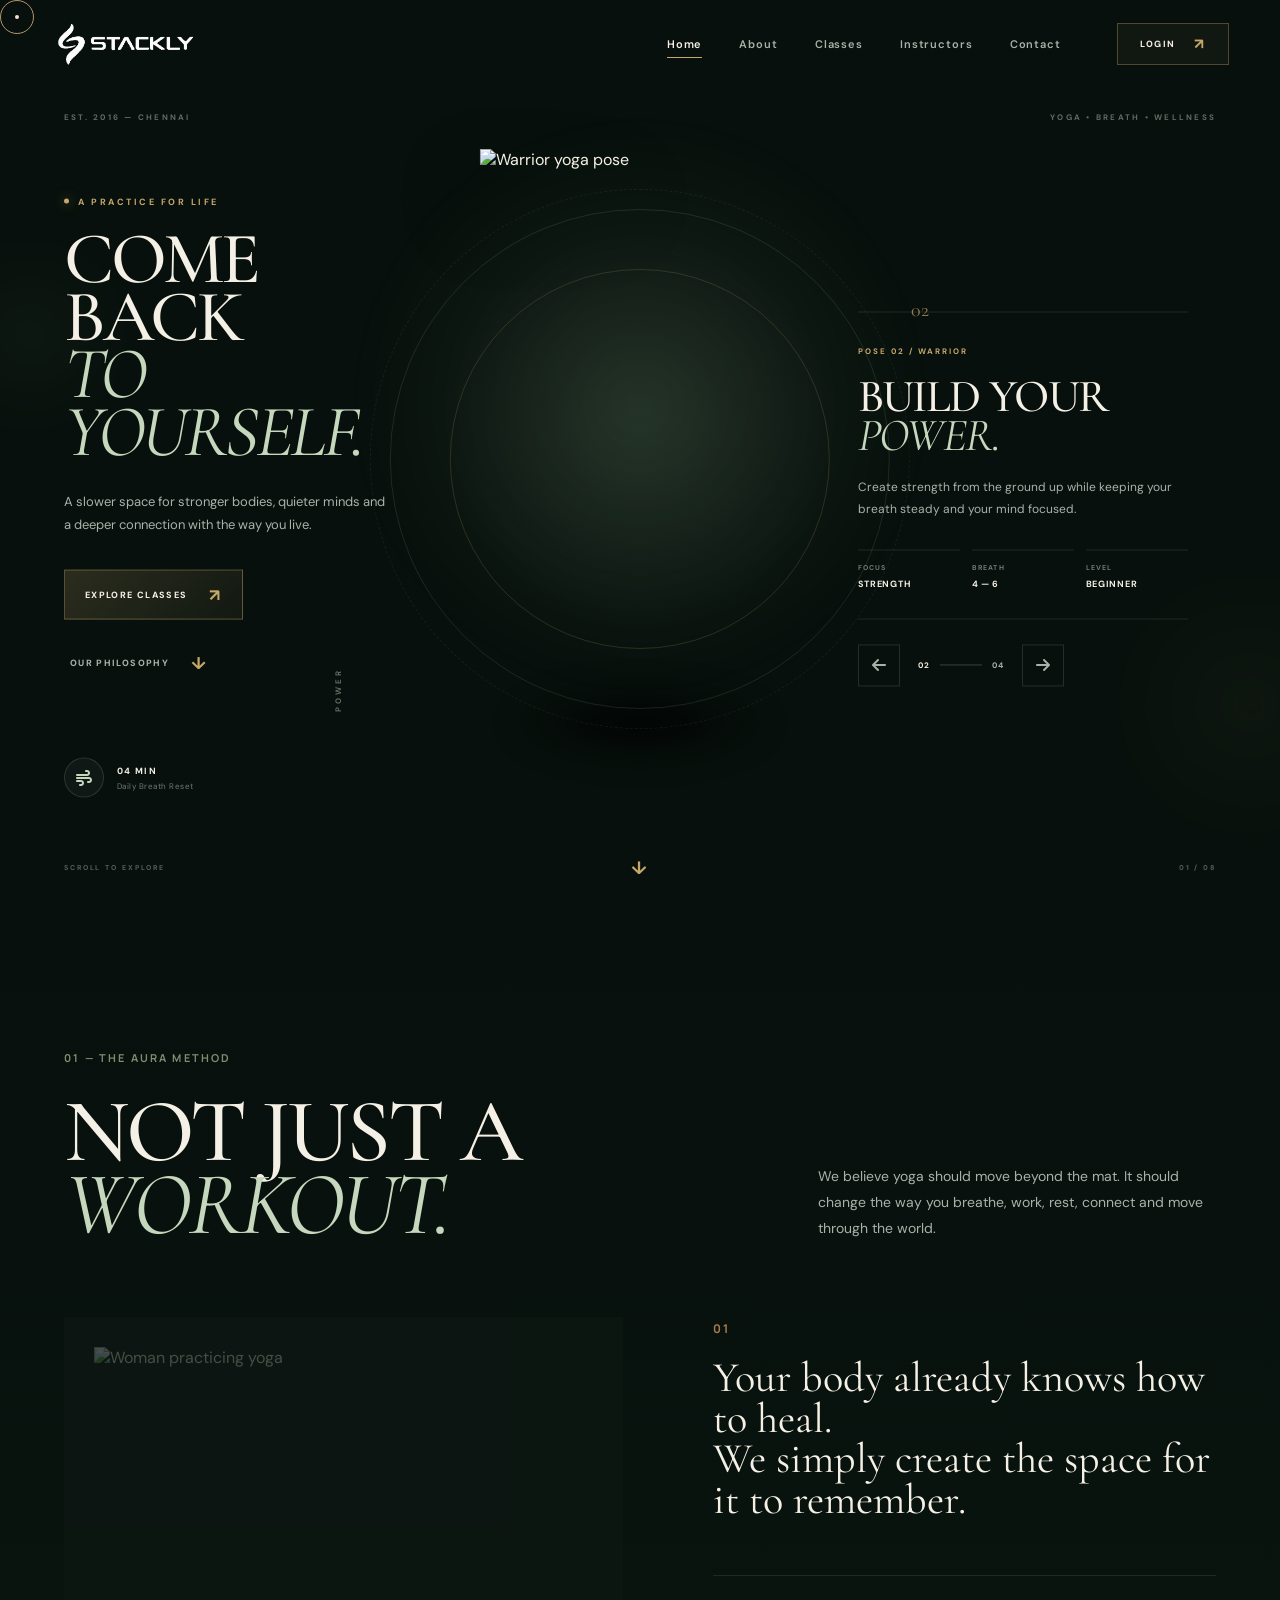
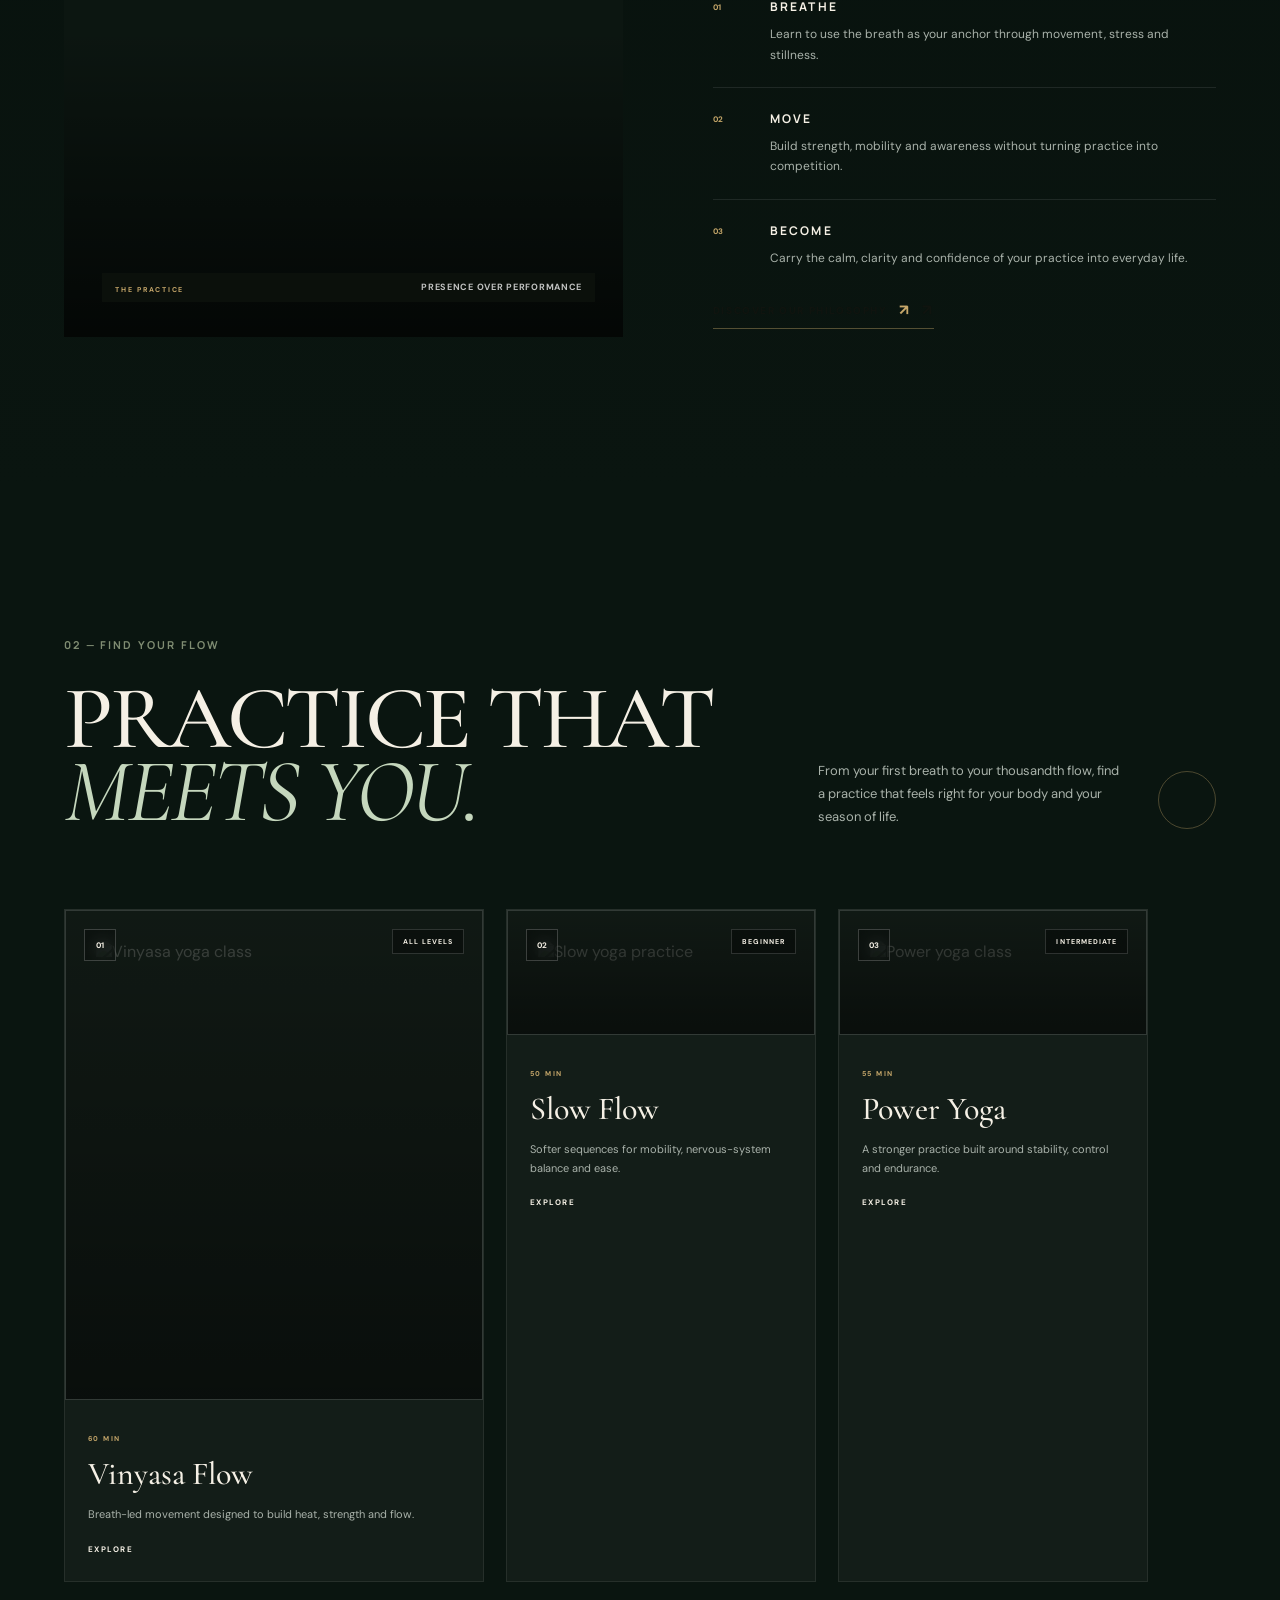
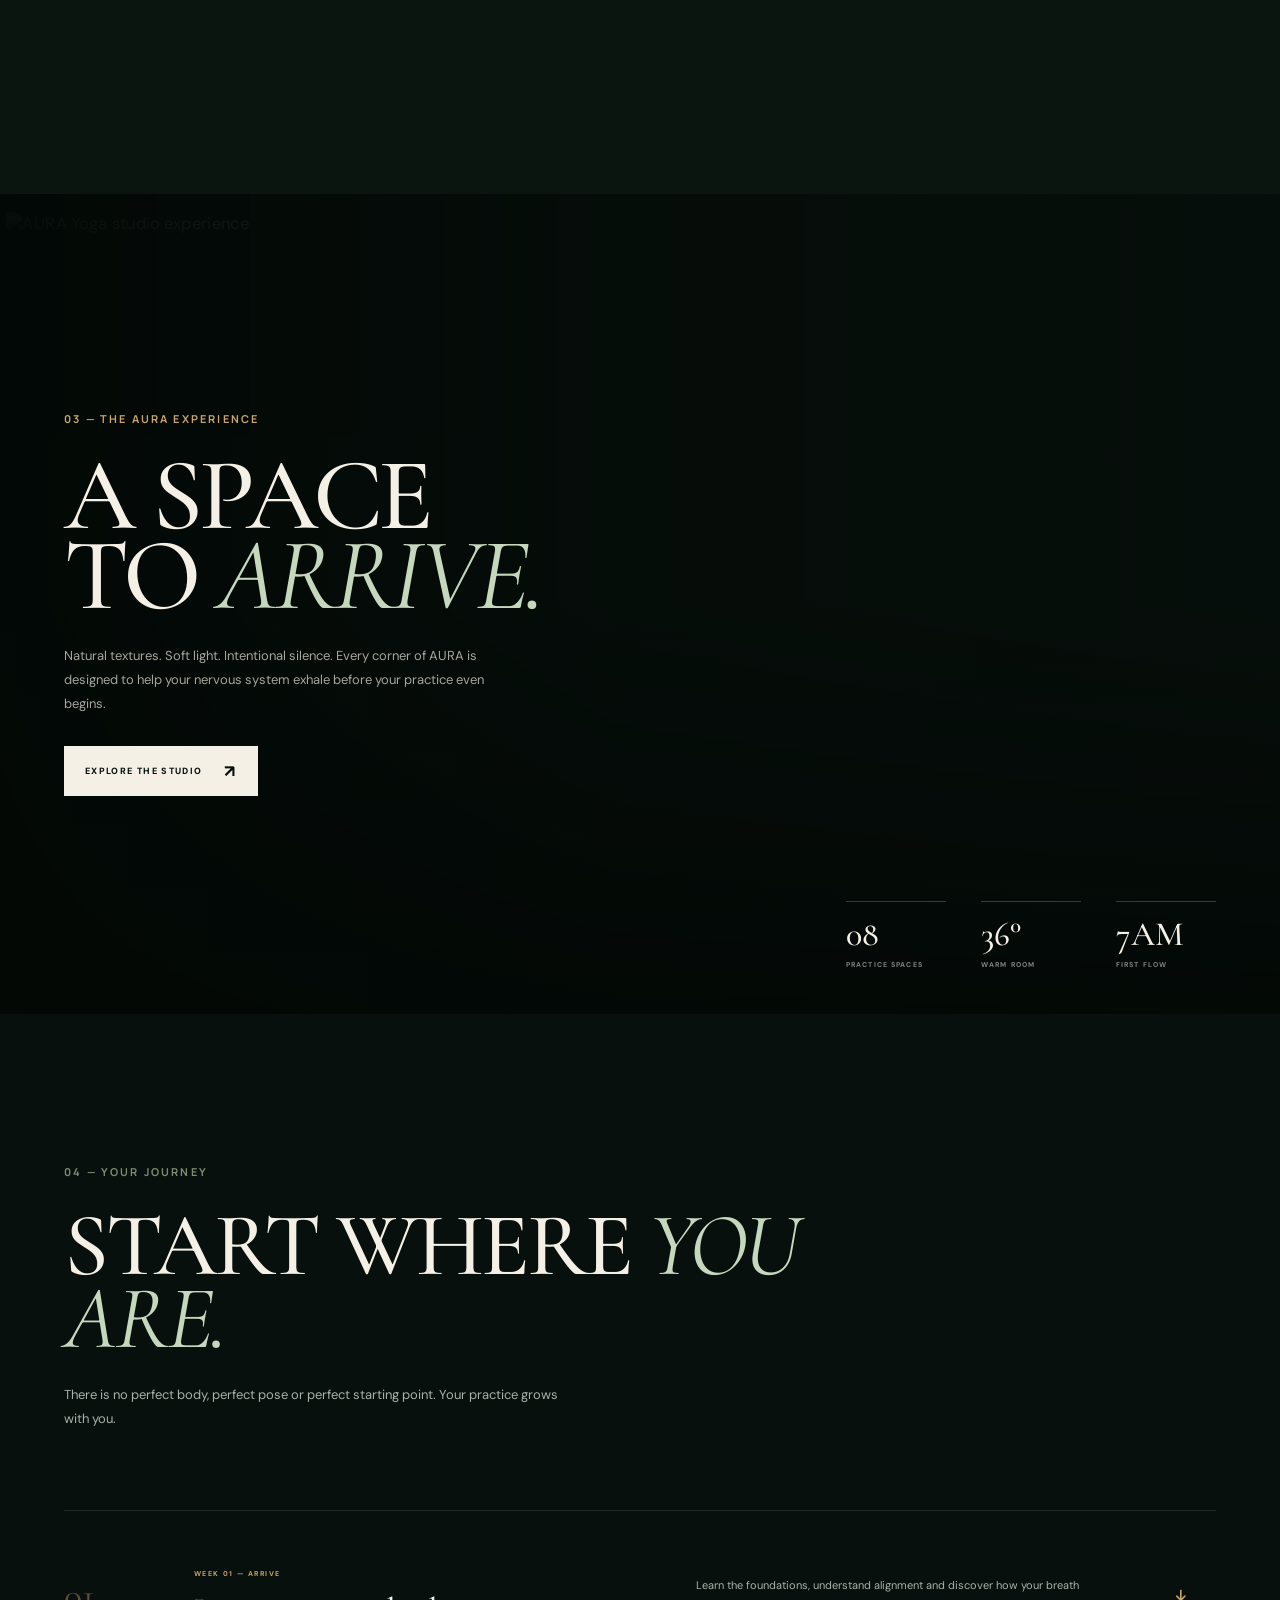
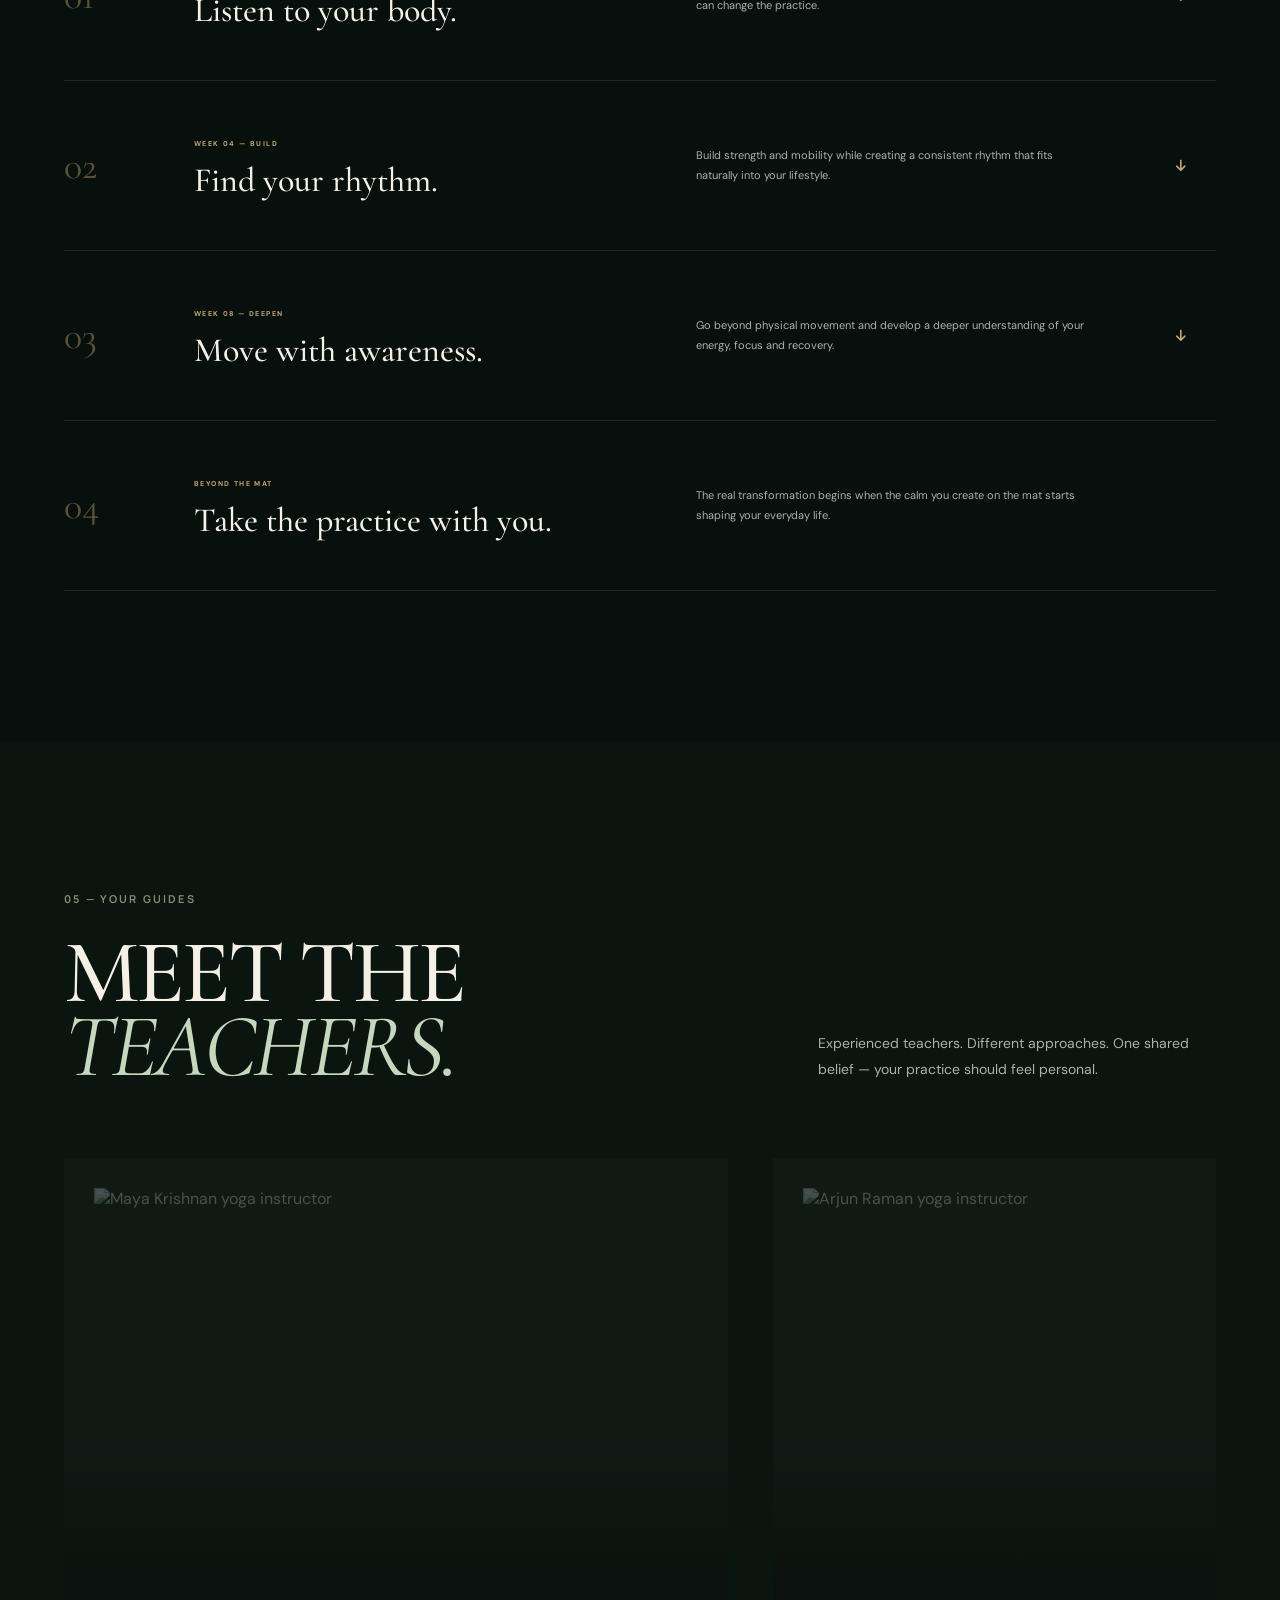
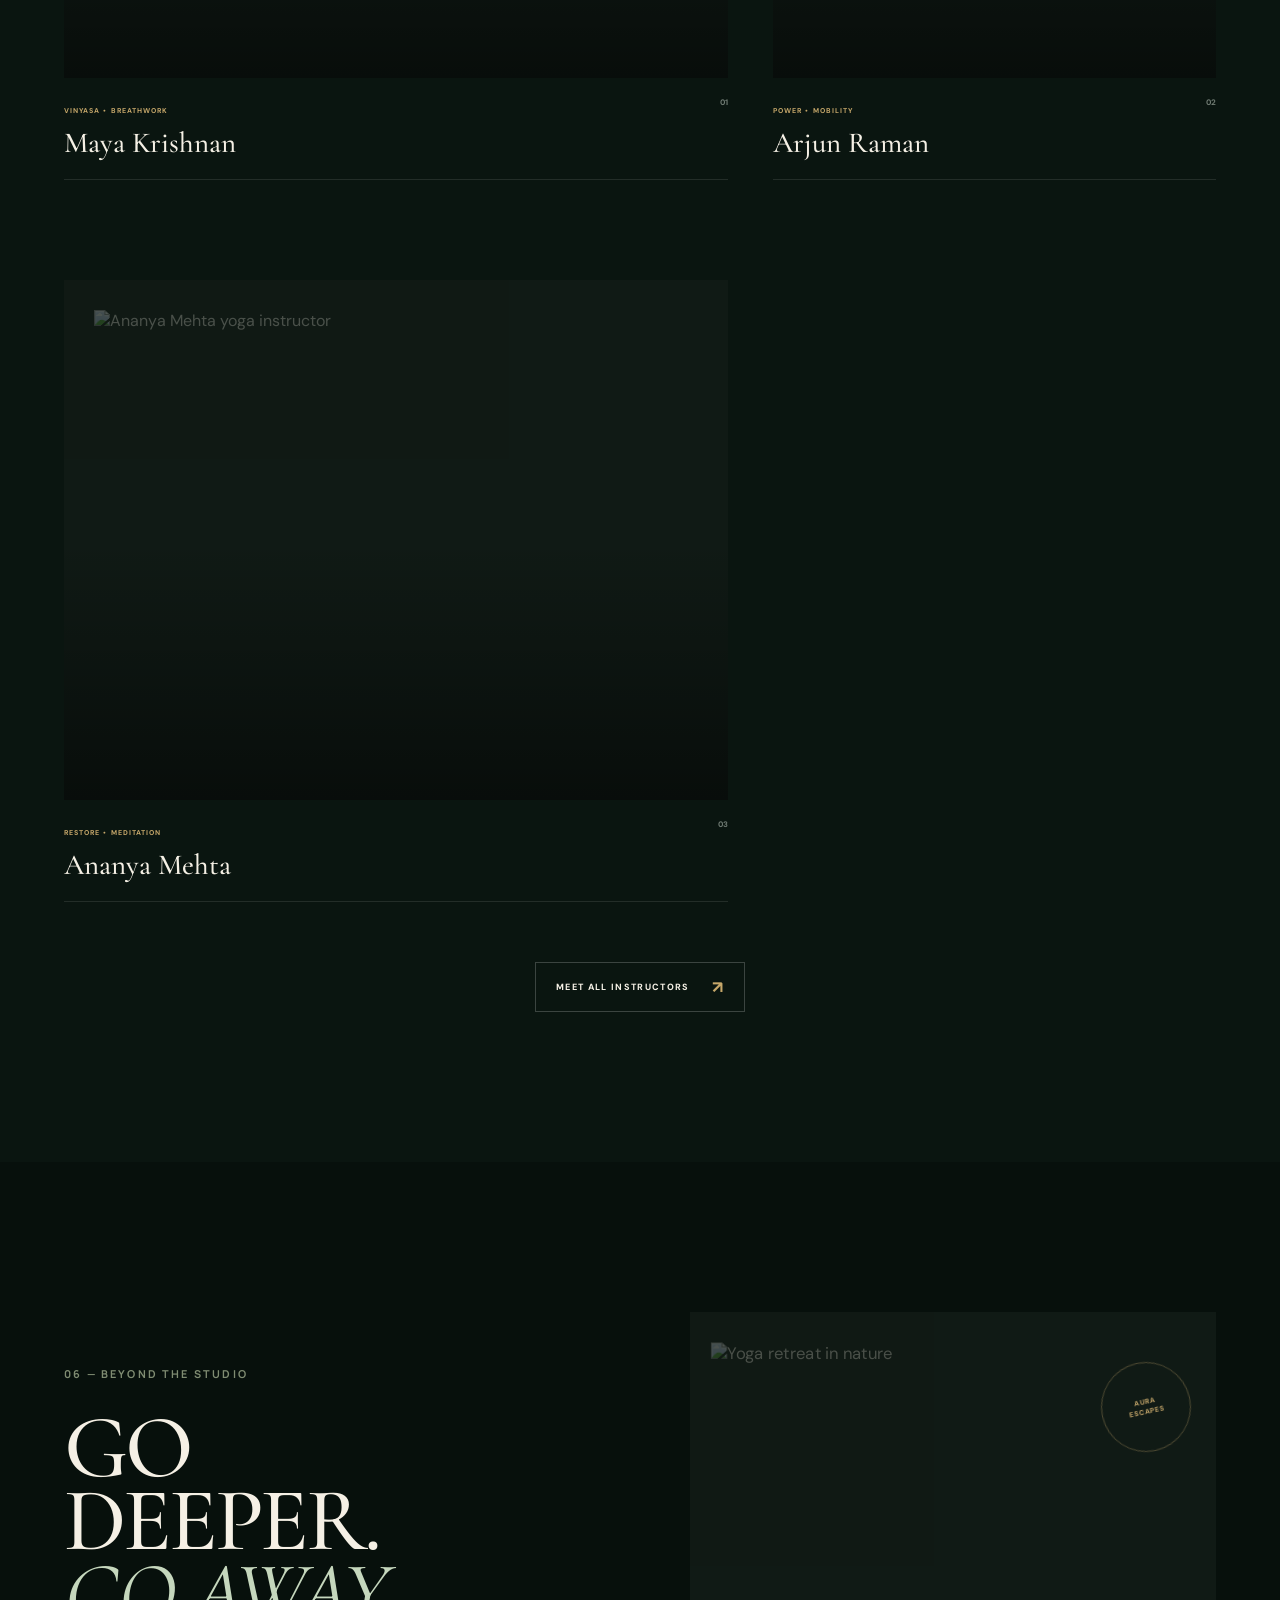
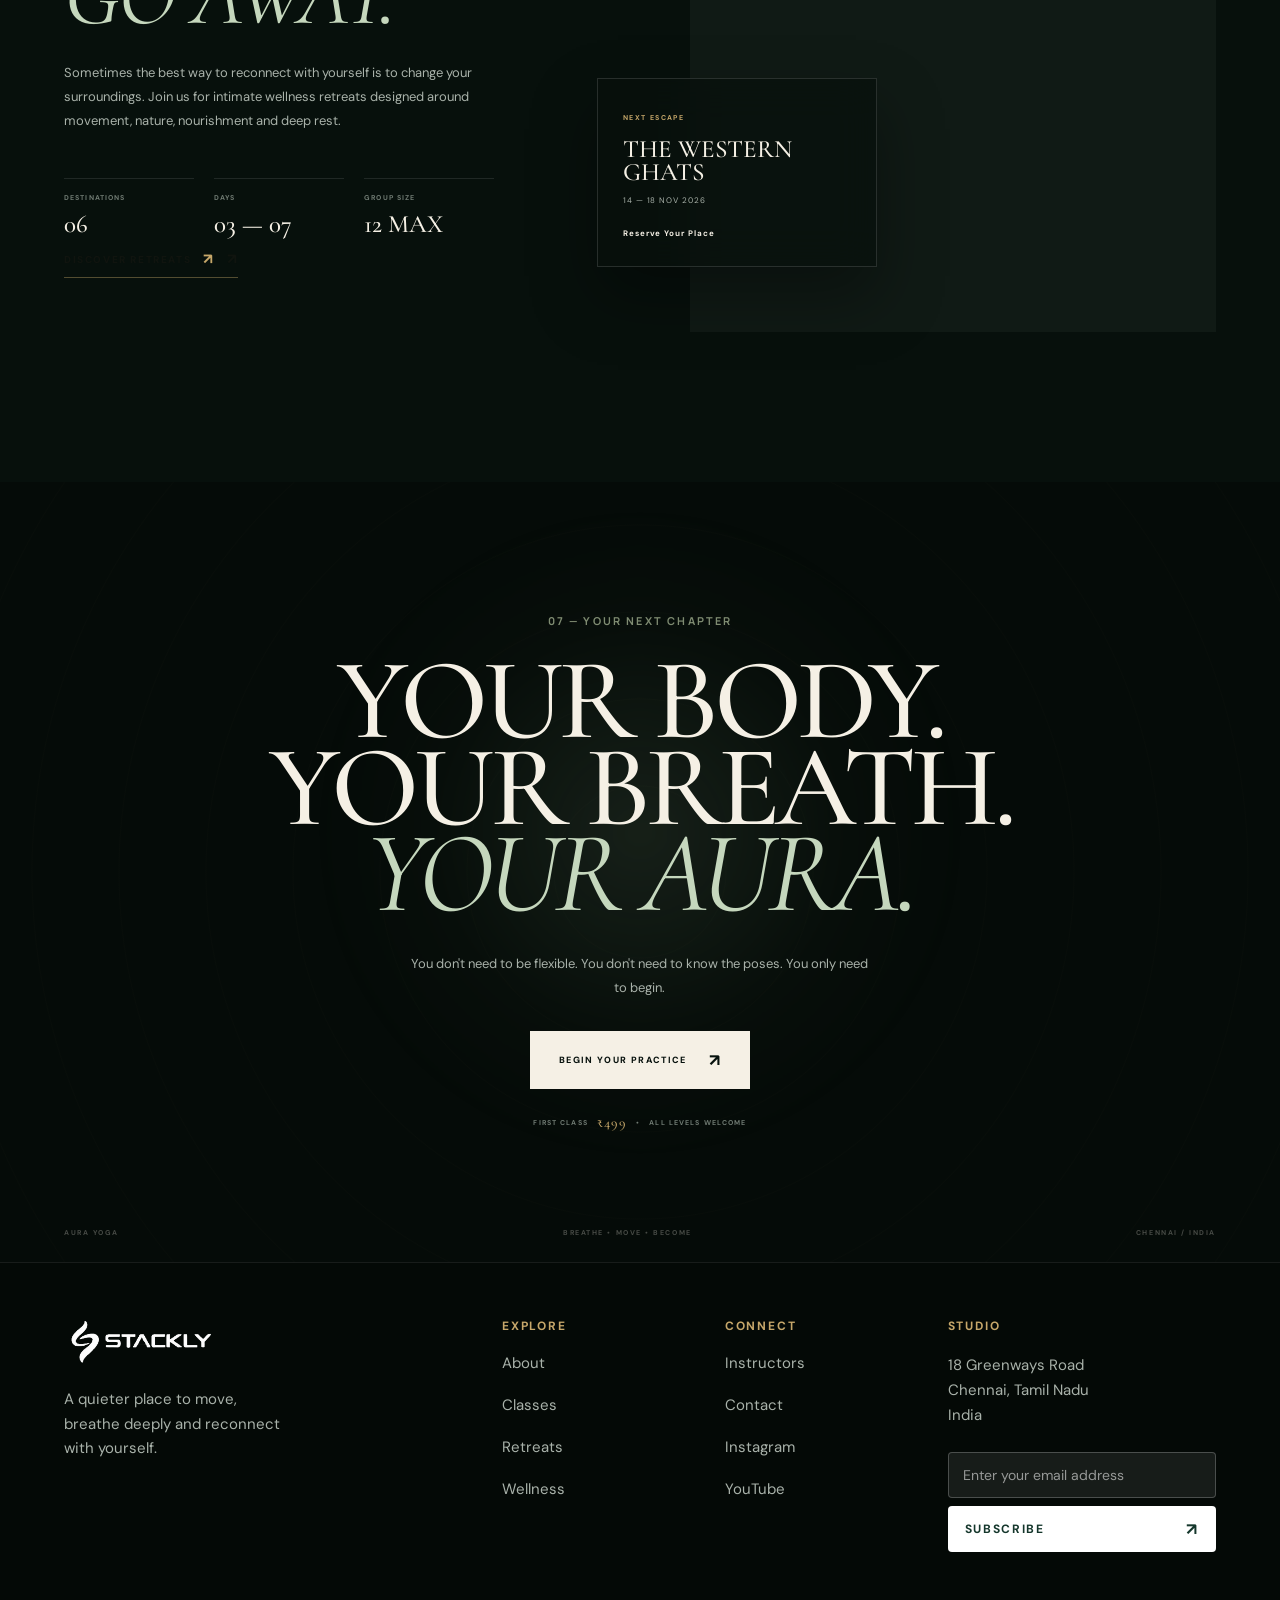
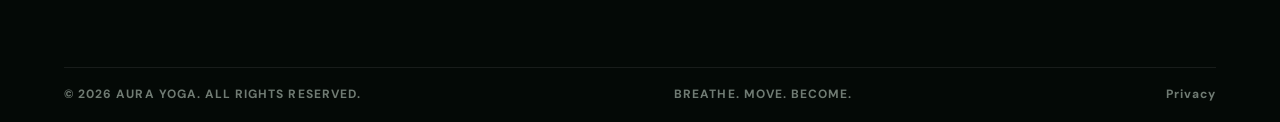
==== commit 8949cb68: "add" ====
--- a/index.html
+++ b/index.html
@@ -234,27 +234,19 @@
 
         <!-- LOGO -->
 
-        <a
-            href="index.html"
-            class="site-logo"
-            aria-label="AURA Yoga Home"
-        >
-
-            <span class="logo-mark">
-                A
-            </span>
-
-            <span class="logo-text">
-
-                AURA
-
-                <small>
-                    YOGA
-                </small>
-
-            </span>
-
-        </a>
+   <a
+    href="index.html"
+    class="site-logo"
+    aria-label="AURA Yoga Home"
+>
+
+    <img
+        src="assets/logo.webp"
+        alt="AURA Yoga"
+        class="site-logo-image"
+    >
+
+</a>
 
 
 
@@ -2169,7 +2161,6 @@
 </main>
 
 
-
 <!-- =========================================================
      FOOTER
 ========================================================== -->
@@ -2179,32 +2170,31 @@
     <div class="footer-top">
 
 
+        <!-- FOOTER BRAND -->
         <div class="footer-brand">
 
             <a
                 href="index.html"
                 class="footer-logo"
+                aria-label="AURA Yoga Home"
             >
-
-                AURA
-
-                <small>
-                    YOGA
-                </small>
-
+                <img
+                    src="assets/logo.webp"
+                    alt="AURA Yoga"
+                    class="footer-logo-image"
+                >
             </a>
 
             <p>
-
-                A quieter place to move,
-                breathe and reconnect.
-
+                A quieter place to move,<br>
+                breathe deeply and reconnect<br>
+                with yourself.
             </p>
 
         </div>
 
 
-
+        <!-- EXPLORE -->
         <div class="footer-column">
 
             <span>
@@ -2230,7 +2220,7 @@
         </div>
 
 
-
+        <!-- CONNECT -->
         <div class="footer-column">
 
             <span>
@@ -2256,7 +2246,7 @@
         </div>
 
 
-
+        <!-- STUDIO + NEWSLETTER -->
         <div class="footer-column footer-contact">
 
             <span>
@@ -2264,34 +2254,52 @@
             </span>
 
             <p>
-
-                18 Greenways Road
-                <br>
-
-                Chennai, Tamil Nadu
-                <br>
-
+                18 Greenways Road<br>
+                Chennai, Tamil Nadu<br>
                 India
-
             </p>
 
-            <a href="404.html">
-                hello@aurayoga.in
-            </a>
+
+            <!-- EMAIL -->
+            <div class="footer-subscribe">
+
+                <div class="subscribe-input">
+
+                    <input
+                        type="email"
+                        placeholder="Enter your email address"
+                        aria-label="Email address"
+                    >
+
+                </div>
+
+
+                <button
+                    type="button"
+                    class="subscribe-button"
+                    onclick="window.location.href='404.html'"
+                >
+                    SUBSCRIBE
+
+                    <span>
+                        ↗
+                    </span>
+
+                </button>
+
+            </div>
 
         </div>
 
     </div>
 
 
-
+    <!-- FOOTER BOTTOM -->
     <div class="footer-bottom">
 
         <span>
-
             © 2026 AURA YOGA.
             ALL RIGHTS RESERVED.
-
         </span>
 
         <span>
@@ -2305,9 +2313,6 @@
     </div>
 
 </footer>
-
-
-
 <!-- =========================================================
      AURA YOGA LOGIN MODAL
 ========================================================== -->
--- a/css/style.css
+++ b/css/style.css
@@ -12748,4 +12748,2315 @@
         font-size: 5.2rem;
     }
 
+}
+
+
+
+
+
+
+
+
+
+
+
+
+
+
+
+
+
+
+/* =========================================================
+   AURA YOGA — CONTACT PAGE
+   PREMIUM EDITORIAL / INSTRUCTOR STYLE
+   GREEN + WHITE
+========================================================= */
+
+:root {
+    --contact-green-dark: #071b12;
+    --contact-green: #0d2b1d;
+    --contact-green-mid: #174632;
+    --contact-green-light: #54745f;
+
+    --contact-white: #ffffff;
+    --contact-paper: #f4f5ef;
+    --contact-soft: #e9eee9;
+
+    --contact-text: #0b1b13;
+    --contact-muted: #657168;
+
+    --contact-border: rgba(7, 27, 18, 0.14);
+    --contact-white-border: rgba(255,255,255,.18);
+}
+
+
+/* =========================================================
+   GLOBAL
+========================================================= */
+
+.contact-page {
+    background: var(--contact-white);
+    color: var(--contact-text);
+    overflow-x: hidden;
+}
+
+.contact-page section {
+    position: relative;
+}
+
+.contact-page img {
+    display: block;
+    max-width: 100%;
+}
+
+.contact-page a {
+    text-decoration: none;
+}
+
+
+/* =========================================================
+   CONTACT HERO
+========================================================= */
+
+.contact-hero-section {
+    position: relative;
+
+    min-height: 100svh;
+
+    display: flex;
+    align-items: center;
+
+    padding: 120px 7% 90px;
+
+    overflow: hidden;
+
+    background: var(--contact-green-dark);
+
+    color: #fff;
+}
+
+
+/* subtle editorial grid */
+
+.contact-hero-section::before {
+    content: "";
+
+    position: absolute;
+    inset: 0;
+
+    opacity: .08;
+
+    background-image:
+        linear-gradient(
+            rgba(255,255,255,.5) 1px,
+            transparent 1px
+        ),
+        linear-gradient(
+            90deg,
+            rgba(255,255,255,.5) 1px,
+            transparent 1px
+        );
+
+    background-size: 90px 90px;
+
+    pointer-events: none;
+}
+
+
+/* =========================================================
+   HERO CONTENT
+========================================================= */
+
+.contact-hero-content {
+    position: relative;
+    z-index: 10;
+
+    width: 48%;
+    max-width: 700px;
+}
+
+.contact-hero-kicker {
+    display: flex;
+    align-items: center;
+    gap: 14px;
+
+    margin-bottom: 38px;
+
+    font-family: "Manrope", sans-serif;
+
+    font-size: .62rem;
+    font-weight: 700;
+
+    letter-spacing: .2em;
+
+    color: rgba(255,255,255,.55);
+}
+
+.contact-hero-kicker::before {
+    content: "";
+
+    width: 35px;
+    height: 1px;
+
+    background: rgba(255,255,255,.55);
+}
+
+
+.contact-hero-content h1 {
+    margin: 0;
+
+    font-family: "Cormorant Garamond", serif;
+
+    font-size: clamp(5rem, 10vw, 10.5rem);
+
+    font-weight: 400;
+
+    line-height: .72;
+
+    letter-spacing: -.065em;
+
+    color: #fff;
+}
+
+.contact-hero-content h1 em {
+    display: block;
+
+    margin-left: .12em;
+
+    font-style: italic;
+    font-weight: 400;
+
+    color: #fff;
+}
+
+
+.contact-hero-content > p {
+    max-width: 490px;
+
+    margin: 50px 0 0;
+
+    font-family: "DM Sans", sans-serif;
+
+    font-size: .9rem;
+
+    line-height: 1.9;
+
+    color: rgba(255,255,255,.63);
+}
+
+
+/* =========================================================
+   HERO META
+========================================================= */
+
+.contact-hero-meta {
+    display: flex;
+    gap: 55px;
+
+    margin-top: 50px;
+    padding-top: 20px;
+
+    border-top: 1px solid rgba(255,255,255,.18);
+}
+
+.contact-hero-meta span {
+    font-family: "Manrope", sans-serif;
+
+    font-size: .55rem;
+    font-weight: 700;
+
+    letter-spacing: .16em;
+
+    color: rgba(255,255,255,.48);
+}
+
+
+/* =========================================================
+   HERO VISUAL
+========================================================= */
+
+.contact-hero-visual {
+    position: absolute;
+
+    z-index: 4;
+
+    top: 50%;
+    right: 3.5%;
+
+    width: 570px;
+    height: 650px;
+
+    transform: translateY(-50%);
+
+    perspective: 1500px;
+
+    transform-style: preserve-3d;
+}
+
+
+/* =========================================================
+   ORBIT RINGS
+========================================================= */
+
+.contact-orbit-ring {
+    position: absolute;
+
+    left: 50%;
+    top: 50%;
+
+    width: 530px;
+    height: 530px;
+
+    border: 1px solid rgba(255,255,255,.22);
+
+    border-radius: 50%;
+
+    transform:
+        translate(-50%, -50%)
+        rotateX(68deg);
+
+    transform-style: preserve-3d;
+
+    animation:
+        contactOrbitOne
+        18s
+        linear
+        infinite;
+}
+
+.contact-orbit-ring-small {
+    width: 365px;
+    height: 365px;
+
+    border-color: rgba(255,255,255,.13);
+
+    animation:
+        contactOrbitTwo
+        12s
+        linear
+        infinite reverse;
+}
+
+
+@keyframes contactOrbitOne {
+
+    from {
+        transform:
+            translate(-50%, -50%)
+            rotateX(68deg)
+            rotateZ(0deg);
+    }
+
+    to {
+        transform:
+            translate(-50%, -50%)
+            rotateX(68deg)
+            rotateZ(360deg);
+    }
+}
+
+
+@keyframes contactOrbitTwo {
+
+    from {
+        transform:
+            translate(-50%, -50%)
+            rotateX(66deg)
+            rotateZ(360deg);
+    }
+
+    to {
+        transform:
+            translate(-50%, -50%)
+            rotateX(66deg)
+            rotateZ(0deg);
+    }
+}
+
+
+/* =========================================================
+   ORBIT DOT
+========================================================= */
+
+.contact-orbit-ring::after {
+    content: "";
+
+    position: absolute;
+
+    top: 3%;
+    left: 50%;
+
+    width: 7px;
+    height: 7px;
+
+    border-radius: 50%;
+
+    background: #fff;
+
+    box-shadow:
+        0 0 0 7px rgba(255,255,255,.08);
+
+    transform: translateX(-50%);
+}
+
+
+/* =========================================================
+   FLOATING IMAGE
+========================================================= */
+
+.contact-floating-image {
+    position: absolute;
+
+    width: 225px;
+    height: 330px;
+
+    overflow: hidden;
+
+    border: 4px solid #fff;
+
+    background: var(--contact-green);
+
+    box-shadow:
+        0 35px 80px rgba(0,0,0,.38);
+
+    transform-style: preserve-3d;
+}
+
+.contact-floating-image img {
+    width: 100%;
+    height: 100%;
+
+    object-fit: cover;
+
+    transition:
+        transform 1s cubic-bezier(.2,.7,.2,1);
+}
+
+.contact-floating-image:hover img {
+    transform: scale(1.08);
+}
+
+
+/* =========================================================
+   IMAGE ONE
+========================================================= */
+
+.contact-image-one {
+    left: 4%;
+    top: 13%;
+
+    transform:
+        rotateY(15deg)
+        rotateZ(-7deg)
+        translateZ(80px);
+
+    animation:
+        contactFloatOne
+        7s
+        ease-in-out
+        infinite;
+}
+
+
+@keyframes contactFloatOne {
+
+    0%,
+    100% {
+        transform:
+            rotateY(15deg)
+            rotateZ(-7deg)
+            translate3d(0,0,80px);
+    }
+
+    50% {
+        transform:
+            rotateY(7deg)
+            rotateZ(-2deg)
+            translate3d(15px,-20px,110px);
+    }
+}
+
+
+/* =========================================================
+   IMAGE TWO
+========================================================= */
+
+.contact-image-two {
+    right: 3%;
+    bottom: 8%;
+
+    transform:
+        rotateY(-15deg)
+        rotateZ(7deg)
+        translateZ(50px);
+
+    animation:
+        contactFloatTwo
+        8s
+        ease-in-out
+        infinite;
+}
+
+
+@keyframes contactFloatTwo {
+
+    0%,
+    100% {
+        transform:
+            rotateY(-15deg)
+            rotateZ(7deg)
+            translate3d(0,0,50px);
+    }
+
+    50% {
+        transform:
+            rotateY(-7deg)
+            rotateZ(2deg)
+            translate3d(-15px,18px,85px);
+    }
+}
+
+
+/* =========================================================
+   IMAGE LABEL
+========================================================= */
+
+.contact-image-label {
+    position: absolute;
+
+    left: 18px;
+    bottom: 17px;
+
+    z-index: 5;
+
+    font-family: "Manrope", sans-serif;
+
+    font-size: .52rem;
+    font-weight: 700;
+
+    letter-spacing: .16em;
+
+    color: #fff;
+}
+
+
+/* =========================================================
+   CENTER ORBIT
+========================================================= */
+
+.contact-orbit-center {
+    position: absolute;
+
+    left: 50%;
+    top: 50%;
+
+    width: 48px;
+    height: 48px;
+
+    border: 1px solid rgba(255,255,255,.5);
+
+    border-radius: 50%;
+
+    background: rgba(7,27,18,.8);
+
+    transform: translate(-50%, -50%);
+
+    z-index: 10;
+}
+
+.contact-orbit-center::after {
+    content: "";
+
+    position: absolute;
+
+    width: 8px;
+    height: 8px;
+
+    left: 50%;
+    top: 50%;
+
+    border-radius: 50%;
+
+    background: #fff;
+
+    transform: translate(-50%, -50%);
+}
+
+
+/* =========================================================
+   HERO SCROLL
+========================================================= */
+
+.contact-hero-scroll {
+    position: absolute;
+
+    left: 7%;
+    bottom: 30px;
+
+    z-index: 15;
+
+    display: flex;
+    align-items: center;
+
+    gap: 16px;
+
+    font-family: "Manrope", sans-serif;
+
+    font-size: .54rem;
+    font-weight: 700;
+
+    letter-spacing: .17em;
+
+    color: rgba(255,255,255,.45);
+}
+
+.contact-hero-scroll i {
+    font-size: .75rem;
+
+    animation:
+        contactScrollArrow
+        1.8s
+        ease-in-out
+        infinite;
+}
+
+@keyframes contactScrollArrow {
+
+    0%,
+    100% {
+        transform: translateY(0);
+    }
+
+    50% {
+        transform: translateY(7px);
+    }
+}
+
+
+/* =========================================================
+   HERO BOTTOM INFO
+========================================================= */
+
+.contact-hero-section::after {
+    content: "CHENNAI · INDIA      EST. 2018";
+
+    position: absolute;
+
+    right: 7%;
+    bottom: 31px;
+
+    z-index: 15;
+
+    font-family: "Manrope", sans-serif;
+
+    font-size: .52rem;
+    font-weight: 700;
+
+    letter-spacing: .16em;
+
+    color: rgba(255,255,255,.4);
+
+    white-space: pre;
+}
+
+
+/* =========================================================
+   CONTACT INTRO
+========================================================= */
+
+.contact-intro-section {
+    background: #fff;
+
+    padding: 150px 0;
+}
+
+.contact-intro-section .section-container {
+    width: 86%;
+    max-width: 1380px;
+
+    margin: auto;
+}
+
+
+.contact-intro-grid {
+    display: grid;
+
+    grid-template-columns:
+        80px
+        minmax(0, 1fr)
+        250px;
+
+    gap: 55px;
+}
+
+
+/* NUMBER */
+
+.contact-intro-number span {
+    display: block;
+
+    font-family: "Cormorant Garamond", serif;
+
+    font-size: 5rem;
+
+    line-height: .8;
+
+    color: var(--contact-green);
+}
+
+.contact-intro-number small {
+    display: block;
+
+    margin-top: 12px;
+
+    font-family: "Manrope", sans-serif;
+
+    font-size: .5rem;
+    font-weight: 700;
+
+    letter-spacing: .16em;
+
+    color: var(--contact-muted);
+}
+
+
+/* MAIN */
+
+.contact-intro-main h2 {
+    max-width: 950px;
+
+    margin: 0;
+
+    font-family: "Cormorant Garamond", serif;
+
+    font-size: clamp(4rem, 7vw, 7.5rem);
+
+    font-weight: 500;
+
+    line-height: .82;
+
+    letter-spacing: -.06em;
+
+    color: var(--contact-green-dark);
+}
+
+.contact-intro-main h2 em {
+    font-style: italic;
+
+    color: var(--contact-green-mid);
+}
+
+.contact-intro-main p {
+    max-width: 650px;
+
+    margin: 48px 0 0;
+
+    font-family: "DM Sans", sans-serif;
+
+    font-size: .9rem;
+
+    line-height: 1.9;
+
+    color: var(--contact-muted);
+}
+
+
+/* SIDE */
+
+.contact-intro-side {
+    padding-top: 12px;
+}
+
+.contact-intro-side::before {
+    content: "";
+
+    display: block;
+
+    width: 42px;
+    height: 2px;
+
+    margin-bottom: 25px;
+
+    background: var(--contact-green);
+}
+
+.contact-intro-side span {
+    display: block;
+
+    margin-bottom: 18px;
+
+    font-family: "Manrope", sans-serif;
+
+    font-size: .55rem;
+    font-weight: 700;
+
+    letter-spacing: .16em;
+
+    color: var(--contact-muted);
+}
+
+.contact-intro-side a {
+    display: block;
+
+    margin-bottom: 12px;
+
+    font-family: "DM Sans", sans-serif;
+
+    font-size: .82rem;
+
+    color: var(--contact-green-dark);
+
+    transition: color .3s ease;
+}
+
+.contact-intro-side a:hover {
+    color: var(--contact-green-light);
+}
+
+
+/* =========================================================
+   CONTACT FORM SECTION
+========================================================= */
+
+.contact-form-section {
+    padding: 140px 0;
+
+    background: var(--contact-green);
+
+    color: #fff;
+}
+
+.contact-form-section .section-container {
+    width: 86%;
+    max-width: 1380px;
+
+    margin: auto;
+}
+
+.contact-form-layout {
+    display: grid;
+
+    grid-template-columns:
+        .8fr
+        1.4fr;
+
+    gap: 110px;
+}
+
+
+/* FORM INTRO */
+
+.contact-form-intro .section-kicker {
+    font-family: "Manrope", sans-serif;
+
+    font-size: .58rem;
+    font-weight: 700;
+
+    letter-spacing: .2em;
+
+    color: rgba(255,255,255,.5);
+}
+
+.contact-form-intro h2 {
+    margin: 25px 0 0;
+
+    font-family: "Cormorant Garamond", serif;
+
+    font-size: clamp(4rem,6.5vw,7rem);
+
+    font-weight: 400;
+
+    line-height: .78;
+
+    letter-spacing: -.06em;
+
+    color: #fff;
+}
+
+.contact-form-intro h2 em {
+    display: block;
+
+    font-style: italic;
+
+    color: #fff;
+}
+
+.contact-form-intro p {
+    max-width: 400px;
+
+    margin-top: 42px;
+
+    font-family: "DM Sans", sans-serif;
+
+    font-size: .86rem;
+
+    line-height: 1.9;
+
+    color: rgba(255,255,255,.6);
+}
+
+
+/* =========================================================
+   FORM
+========================================================= */
+
+.aura-contact-form {
+    display: grid;
+
+    grid-template-columns: 1fr 1fr;
+
+    gap: 38px 30px;
+
+    padding: 45px;
+
+    border: 1px solid rgba(255,255,255,.16);
+
+    background: rgba(255,255,255,.045);
+}
+
+.form-field {
+    display: flex;
+    flex-direction: column;
+
+    gap: 11px;
+}
+
+.form-field-full {
+    grid-column: 1 / -1;
+}
+
+.form-field label {
+    font-family: "Manrope", sans-serif;
+
+    font-size: .53rem;
+    font-weight: 700;
+
+    letter-spacing: .17em;
+
+    color: rgba(255,255,255,.5);
+}
+
+.form-field input,
+.form-field select,
+.form-field textarea {
+    width: 100%;
+
+    box-sizing: border-box;
+
+    padding: 14px 0;
+
+    border: 0;
+    border-bottom: 1px solid rgba(255,255,255,.2);
+
+    outline: none;
+
+    background: transparent;
+
+    font-family: "DM Sans", sans-serif;
+
+    font-size: .86rem;
+
+    color: #fff;
+}
+
+.form-field input::placeholder,
+.form-field textarea::placeholder {
+    color: rgba(255,255,255,.3);
+}
+
+.form-field input:focus,
+.form-field select:focus,
+.form-field textarea:focus {
+    border-bottom-color: #fff;
+}
+
+.form-field textarea {
+    min-height: 120px;
+
+    resize: vertical;
+}
+
+
+/* SUBMIT */
+
+.form-submit-row {
+    grid-column: 1 / -1;
+
+    display: flex;
+    align-items: center;
+    justify-content: space-between;
+
+    gap: 25px;
+
+    padding-top: 10px;
+}
+
+.form-submit-row span {
+    max-width: 270px;
+
+    font-family: "Manrope", sans-serif;
+
+    font-size: .5rem;
+
+    line-height: 1.6;
+
+    letter-spacing: .08em;
+
+    color: rgba(255,255,255,.35);
+}
+
+.contact-submit {
+    display: inline-flex;
+    align-items: center;
+    justify-content: center;
+
+    gap: 18px;
+
+    min-width: 190px;
+
+    padding: 17px 25px;
+
+    border: 1px solid #fff;
+
+    background: #fff;
+
+    font-family: "Manrope", sans-serif;
+
+    font-size: .58rem;
+    font-weight: 700;
+
+    letter-spacing: .13em;
+
+    color: var(--contact-green-dark);
+
+    cursor: pointer;
+
+    transition: all .35s ease;
+}
+
+.contact-submit:hover {
+    background: transparent;
+
+    color: #fff;
+
+    transform: translateY(-4px);
+}
+
+
+/* =========================================================
+   STUDIO SECTION
+========================================================= */
+
+.contact-studio-section {
+    min-height: 780px;
+
+    display: flex;
+    align-items: center;
+
+    overflow: hidden;
+
+    background: var(--contact-white);
+}
+
+.contact-studio-image {
+    position: absolute;
+
+    top: 0;
+    right: 0;
+
+    width: 51%;
+    height: 100%;
+}
+
+.contact-studio-image img {
+    width: 100%;
+    height: 100%;
+
+    object-fit: cover;
+}
+
+.contact-studio-overlay {
+    position: absolute;
+
+    inset: 0;
+
+    z-index: 2;
+
+    background:
+        linear-gradient(
+            90deg,
+            #fff 15%,
+            rgba(255,255,255,.94) 32%,
+            rgba(255,255,255,0) 70%
+        );
+}
+
+.contact-studio-content {
+    position: relative;
+
+    z-index: 5;
+
+    width: 86%;
+    max-width: 1380px;
+
+    margin: auto;
+}
+
+.studio-heading {
+    width: 55%;
+}
+
+.studio-heading h2 {
+    margin: 0;
+
+    font-family: "Cormorant Garamond", serif;
+
+    font-size: clamp(5rem,9vw,10rem);
+
+    font-weight: 400;
+
+    line-height: .74;
+
+    letter-spacing: -.065em;
+
+    color: var(--contact-green-dark);
+}
+
+.studio-heading h2 em {
+    display: block;
+
+    font-style: italic;
+
+    color: var(--contact-green-mid);
+}
+
+.studio-heading p {
+    max-width: 470px;
+
+    margin-top: 45px;
+
+    font-family: "DM Sans", sans-serif;
+
+    font-size: .88rem;
+
+    line-height: 1.9;
+
+    color: var(--contact-muted);
+}
+
+
+.studio-details {
+    display: grid;
+
+    grid-template-columns:
+        repeat(3, 1fr);
+
+    gap: 45px;
+
+    width: 55%;
+
+    margin-top: 65px;
+
+    padding-top: 25px;
+
+    border-top: 1px solid var(--contact-border);
+}
+
+.studio-detail > span {
+    display: block;
+
+    margin-bottom: 17px;
+
+    font-family: "Manrope", sans-serif;
+
+    font-size: .52rem;
+    font-weight: 700;
+
+    letter-spacing: .17em;
+
+    color: var(--contact-green-light);
+}
+
+.studio-detail strong {
+    display: block;
+
+    margin-bottom: 10px;
+
+    font-family: "Manrope", sans-serif;
+
+    font-size: .65rem;
+
+    letter-spacing: .1em;
+
+    color: var(--contact-green-dark);
+}
+
+.studio-detail p {
+    margin: 0;
+
+    font-family: "DM Sans", sans-serif;
+
+    font-size: .75rem;
+
+    line-height: 1.7;
+
+    color: var(--contact-muted);
+}
+
+.studio-detail a {
+    display: block;
+
+    margin-top: 8px;
+
+    font-family: "DM Sans", sans-serif;
+
+    font-size: .75rem;
+
+    color: var(--contact-green-dark);
+}
+
+
+/* =========================================================
+   CHANNELS
+========================================================= */
+
+.contact-channels-section {
+    padding: 140px 0;
+
+    background: var(--contact-paper);
+}
+
+.contact-channels-section .section-container {
+    width: 86%;
+    max-width: 1380px;
+
+    margin: auto;
+}
+
+.channels-heading {
+    margin-bottom: 80px;
+}
+
+.channels-heading h2 {
+    max-width: 900px;
+
+    margin: 0;
+
+    font-family: "Cormorant Garamond", serif;
+
+    font-size: clamp(4rem,7vw,7.5rem);
+
+    font-weight: 500;
+
+    line-height: .8;
+
+    letter-spacing: -.06em;
+
+    color: var(--contact-green-dark);
+}
+
+.channels-heading h2 em {
+    font-style: italic;
+
+    color: var(--contact-green-mid);
+}
+
+
+.channels-grid {
+    display: grid;
+
+    grid-template-columns:
+        repeat(3,1fr);
+
+    gap: 1px;
+
+    background: var(--contact-border);
+
+    border: 1px solid var(--contact-border);
+}
+
+.channel-card {
+    position: relative;
+
+    min-height: 400px;
+
+    padding: 40px;
+
+    background: #fff;
+
+    transition:
+        background .4s ease,
+        color .4s ease;
+}
+
+.channel-card:hover {
+    background: var(--contact-green-dark);
+}
+
+.channel-card > i {
+    font-size: 1.3rem;
+
+    color: var(--contact-green);
+}
+
+.channel-number {
+    position: absolute;
+
+    top: 35px;
+    right: 35px;
+
+    font-family: "Manrope", sans-serif;
+
+    font-size: .52rem;
+    font-weight: 700;
+
+    letter-spacing: .15em;
+
+    color: var(--contact-muted);
+}
+
+.channel-card h3 {
+    margin: 60px 0 20px;
+
+    font-family: "Cormorant Garamond", serif;
+
+    font-size: 3.3rem;
+
+    font-weight: 500;
+
+    line-height: .9;
+
+    color: var(--contact-green-dark);
+}
+
+.channel-card p {
+    max-width: 290px;
+
+    font-family: "DM Sans", sans-serif;
+
+    font-size: .8rem;
+
+    line-height: 1.8;
+
+    color: var(--contact-muted);
+}
+
+.channel-card a {
+    position: absolute;
+
+    left: 40px;
+    right: 40px;
+    bottom: 35px;
+
+    display: flex;
+    justify-content: space-between;
+
+    padding-top: 18px;
+
+    border-top: 1px solid var(--contact-border);
+
+    font-family: "Manrope", sans-serif;
+
+    font-size: .55rem;
+    font-weight: 700;
+
+    letter-spacing: .13em;
+
+    color: var(--contact-green-dark);
+}
+
+.channel-card:hover h3,
+.channel-card:hover p,
+.channel-card:hover a,
+.channel-card:hover .channel-number {
+    color: #fff;
+}
+
+.channel-card:hover a {
+    border-color: rgba(255,255,255,.2);
+}
+
+.channel-card:hover > i {
+    color: #fff;
+}
+
+
+/* =========================================================
+   FAQ
+========================================================= */
+
+.contact-faq-section {
+    padding: 140px 0;
+
+    background: #fff;
+}
+
+.contact-faq-section .section-container {
+    width: 86%;
+    max-width: 1200px;
+
+    margin: auto;
+}
+
+.faq-heading {
+    margin-bottom: 80px;
+}
+
+.faq-heading h2 {
+    margin: 0;
+
+    font-family: "Cormorant Garamond", serif;
+
+    font-size: clamp(4rem,7vw,7.5rem);
+
+    font-weight: 500;
+
+    line-height: .8;
+
+    letter-spacing: -.06em;
+
+    color: var(--contact-green-dark);
+}
+
+.faq-heading h2 em {
+    font-style: italic;
+
+    color: var(--contact-green-mid);
+}
+
+
+.faq-list {
+    border-top: 1px solid var(--contact-border);
+}
+
+.faq-item {
+    display: grid;
+
+    grid-template-columns:
+        70px
+        1fr
+        45px;
+
+    gap: 30px;
+
+    padding: 35px 0;
+
+    border-bottom: 1px solid var(--contact-border);
+}
+
+.faq-number {
+    font-family: "Manrope", sans-serif;
+
+    font-size: .55rem;
+    font-weight: 700;
+
+    letter-spacing: .13em;
+
+    color: var(--contact-green-light);
+}
+
+.faq-content h3 {
+    margin: 0;
+
+    font-family: "Cormorant Garamond", serif;
+
+    font-size: clamp(1.8rem,3vw,3rem);
+
+    font-weight: 500;
+
+    line-height: 1;
+
+    color: var(--contact-green-dark);
+}
+
+.faq-content p {
+    max-width: 700px;
+
+    margin: 20px 0 0;
+
+    font-family: "DM Sans", sans-serif;
+
+    font-size: .82rem;
+
+    line-height: 1.8;
+
+    color: var(--contact-muted);
+}
+
+.faq-arrow {
+    width: 40px;
+    height: 40px;
+
+    display: flex;
+    align-items: center;
+    justify-content: center;
+
+    border: 1px solid var(--contact-border);
+
+    border-radius: 50%;
+
+    color: var(--contact-green);
+}
+
+
+/* =========================================================
+   FINAL CTA — GREEN
+========================================================= */
+
+.contact-final-section {
+    position: relative;
+
+    min-height: 700px;
+
+    display: flex;
+    align-items: center;
+    justify-content: center;
+
+    overflow: hidden;
+
+    background: var(--contact-green-dark);
+
+    color: #fff;
+}
+
+.contact-final-image {
+    position: absolute;
+
+    inset: 0;
+
+    opacity: .25;
+}
+
+.contact-final-image img {
+    width: 100%;
+    height: 100%;
+
+    object-fit: cover;
+}
+
+.contact-final-overlay {
+    position: absolute;
+
+    inset: 0;
+
+    background: var(--contact-green-dark);
+
+    opacity: .72;
+}
+
+.contact-final-content {
+    position: relative;
+
+    z-index: 5;
+
+    width: min(1000px,88%);
+
+    text-align: center;
+}
+
+.contact-final-content > span {
+    display: block;
+
+    margin-bottom: 30px;
+
+    font-family: "Manrope", sans-serif;
+
+    font-size: .55rem;
+    font-weight: 700;
+
+    letter-spacing: .2em;
+
+    color: rgba(255,255,255,.5);
+}
+
+.contact-final-content h2 {
+    margin: 0;
+
+    font-family: "Cormorant Garamond", serif;
+
+    font-size: clamp(5rem,10vw,11rem);
+
+    font-weight: 400;
+
+    line-height: .73;
+
+    letter-spacing: -.065em;
+
+    color: #fff;
+}
+
+.contact-final-content h2 em {
+    display: block;
+
+    font-style: italic;
+
+    color: #fff;
+}
+
+.contact-final-content p {
+    max-width: 480px;
+
+    margin: 45px auto 0;
+
+    font-family: "DM Sans", sans-serif;
+
+    font-size: .88rem;
+
+    line-height: 1.85;
+
+    color: rgba(255,255,255,.62);
+}
+
+.contact-final-actions {
+    display: flex;
+    align-items: center;
+    justify-content: center;
+
+    gap: 28px;
+
+    margin-top: 42px;
+}
+
+.contact-final-primary {
+    display: inline-flex;
+    align-items: center;
+    gap: 17px;
+
+    padding: 17px 25px;
+
+    background: #fff;
+
+    font-family: "Manrope", sans-serif;
+
+    font-size: .58rem;
+    font-weight: 700;
+
+    letter-spacing: .13em;
+
+    color: var(--contact-green-dark);
+
+    transition: .35s ease;
+}
+
+.contact-final-primary:hover {
+    transform: translateY(-4px);
+
+    background: var(--contact-soft);
+}
+
+.contact-final-secondary {
+    font-family: "Manrope", sans-serif;
+
+    font-size: .58rem;
+    font-weight: 700;
+
+    letter-spacing: .13em;
+
+    color: #fff;
+
+    border-bottom: 1px solid rgba(255,255,255,.6);
+
+    padding-bottom: 7px;
+}
+
+
+/* =========================================================
+   REVEAL SAFETY
+========================================================= */
+
+.contact-page .reveal {
+    opacity: 1;
+    visibility: visible;
+    transform: none;
+}
+
+
+/* =========================================================
+   TABLET
+========================================================= */
+
+@media (max-width:1100px) {
+
+    .contact-hero-content {
+        width: 52%;
+    }
+
+    .contact-hero-visual {
+        right: -5%;
+
+        width: 520px;
+        height: 600px;
+    }
+
+    .contact-floating-image {
+        width: 190px;
+        height: 280px;
+    }
+
+    .contact-intro-grid {
+        grid-template-columns:
+            70px
+            1fr;
+    }
+
+    .contact-intro-side {
+        grid-column: 2;
+    }
+
+    .contact-form-layout {
+        grid-template-columns: 1fr;
+
+        gap: 70px;
+    }
+
+    .studio-heading,
+    .studio-details {
+        width: 58%;
+    }
+
+    .channels-grid {
+        grid-template-columns: 1fr 1fr;
+    }
+
+    .channel-card:last-child {
+        grid-column: 1 / -1;
+    }
+}
+
+
+/* =========================================================
+   MOBILE
+========================================================= */
+
+@media (max-width:768px) {
+
+    /* HERO */
+
+    .contact-hero-section {
+        min-height: auto;
+
+        display: block;
+
+        padding:
+            125px
+            6%
+            55px;
+    }
+
+    .contact-hero-content {
+        width: 100%;
+    }
+
+    .contact-hero-content h1 {
+        font-size:
+            clamp(4.5rem,18vw,7rem);
+    }
+
+    .contact-hero-content > p {
+        margin-top: 38px;
+
+        font-size: .84rem;
+    }
+
+    .contact-hero-meta {
+        gap: 30px;
+
+        margin-top: 35px;
+    }
+
+
+    /* VISUAL */
+
+    .contact-hero-visual {
+        position: relative;
+
+        top: auto;
+        right: auto;
+
+        width: 100%;
+        height: 500px;
+
+        margin-top: 35px;
+
+        transform: none;
+    }
+
+    .contact-orbit-ring {
+        width: 400px;
+        height: 400px;
+    }
+
+    .contact-orbit-ring-small {
+        width: 285px;
+        height: 285px;
+    }
+
+    .contact-floating-image {
+        width: 165px;
+        height: 245px;
+    }
+
+    .contact-image-one {
+        left: 3%;
+        top: 10%;
+    }
+
+    .contact-image-two {
+        right: 3%;
+        bottom: 7%;
+    }
+
+    .contact-hero-scroll {
+        position: relative;
+
+        left: auto;
+        bottom: auto;
+
+        margin-top: 20px;
+    }
+
+    .contact-hero-section::after {
+        display: none;
+    }
+
+
+    /* INTRO */
+
+    .contact-intro-section {
+        padding: 100px 0;
+    }
+
+    .contact-intro-section .section-container,
+    .contact-form-section .section-container,
+    .contact-studio-content,
+    .contact-channels-section .section-container,
+    .contact-faq-section .section-container {
+        width: 90%;
+    }
+
+    .contact-intro-grid {
+        grid-template-columns: 1fr;
+
+        gap: 35px;
+    }
+
+    .contact-intro-side {
+        grid-column: auto;
+    }
+
+    .contact-intro-main h2 {
+        font-size:
+            clamp(3.5rem,14vw,6rem);
+    }
+
+
+    /* FORM */
+
+    .contact-form-section {
+        padding: 100px 0;
+    }
+
+    .aura-contact-form {
+        grid-template-columns: 1fr;
+
+        padding: 28px 22px;
+
+        gap: 30px;
+    }
+
+    .form-field-full,
+    .form-submit-row {
+        grid-column: auto;
+    }
+
+    .form-submit-row {
+        flex-direction: column;
+        align-items: flex-start;
+    }
+
+    .contact-submit {
+        width: 100%;
+    }
+
+
+    /* STUDIO */
+
+    .contact-studio-section {
+        min-height: 950px;
+
+        display: block;
+
+        padding-top: 90px;
+    }
+
+    .contact-studio-image {
+        top: auto;
+        bottom: 0;
+
+        width: 100%;
+        height: 48%;
+    }
+
+    .contact-studio-overlay {
+        background:
+            linear-gradient(
+                180deg,
+                #fff 0%,
+                rgba(255,255,255,.9) 30%,
+                rgba(255,255,255,0) 75%
+            );
+    }
+
+    .studio-heading,
+    .studio-details {
+        width: 100%;
+    }
+
+    .studio-heading h2 {
+        font-size:
+            clamp(5rem,20vw,8rem);
+    }
+
+    .studio-details {
+        grid-template-columns: 1fr;
+
+        gap: 28px;
+
+        margin-top: 50px;
+    }
+
+
+    /* CHANNELS */
+
+    .contact-channels-section,
+    .contact-faq-section {
+        padding: 100px 0;
+    }
+
+    .channels-heading h2,
+    .faq-heading h2 {
+        font-size:
+            clamp(3.8rem,15vw,6.5rem);
+    }
+
+    .channels-grid {
+        grid-template-columns: 1fr;
+    }
+
+    .channel-card:last-child {
+        grid-column: auto;
+    }
+
+    .channel-card {
+        min-height: 350px;
+    }
+
+
+    /* FAQ */
+
+    .faq-item {
+        grid-template-columns:
+            35px
+            1fr;
+
+        gap: 15px;
+    }
+
+    .faq-arrow {
+        grid-column: 2;
+    }
+
+
+    /* FINAL */
+
+    .contact-final-section {
+        min-height: 650px;
+    }
+
+    .contact-final-content h2 {
+        font-size:
+            clamp(4.5rem,18vw,8rem);
+    }
+
+    .contact-final-actions {
+        flex-direction: column;
+    }
+}
+
+
+/* =========================================================
+   SMALL MOBILE
+========================================================= */
+
+@media (max-width:480px) {
+
+    .contact-hero-section {
+        padding:
+            110px
+            6%
+            40px;
+    }
+
+    .contact-hero-content h1 {
+        font-size:
+            clamp(4rem,20vw,5.8rem);
+    }
+
+    .contact-hero-visual {
+        height: 430px;
+    }
+
+    .contact-orbit-ring {
+        width: 330px;
+        height: 330px;
+    }
+
+    .contact-orbit-ring-small {
+        width: 235px;
+        height: 235px;
+    }
+
+    .contact-floating-image {
+        width: 140px;
+        height: 210px;
+    }
+
+    .contact-image-one {
+        left: 0;
+    }
+
+    .contact-image-two {
+        right: 0;
+    }
+
+    .contact-intro-main h2 {
+        font-size:
+            clamp(3.2rem,16vw,5rem);
+    }
+
+    .contact-form-intro h2 {
+        font-size:
+            clamp(3.7rem,17vw,5.2rem);
+    }
+
+    .aura-contact-form {
+        padding: 25px 18px;
+    }
+
+    .studio-heading h2 {
+        font-size:
+            clamp(4.7rem,21vw,7rem);
+    }
+
+    .channel-card {
+        min-height: 330px;
+
+        padding: 30px;
+    }
+
+    .channel-card a {
+        left: 30px;
+        right: 30px;
+    }
+
+    .faq-content h3 {
+        font-size: 1.7rem;
+    }
+}
+
+
+/* =========================================================
+   REDUCED MOTION
+========================================================= */
+
+@media (prefers-reduced-motion: reduce) {
+
+    .contact-orbit-ring,
+    .contact-floating-image,
+    .contact-hero-scroll i {
+        animation: none !important;
+    }
+}
+
+
+.site-logo {
+    display: inline-flex;
+    align-items: center;
+    text-decoration: none;
+    line-height: 0;
+}
+
+.site-logo-image {
+    width: 145px;
+    height: auto;
+    display: block;
+    object-fit: contain;
+}
+
+
+
+@media (max-width: 768px) {
+    .site-logo-image {
+        width: 120px;
+    }
+}
+
+
+
+
+
+
+
+
+.footer-logo {
+    display: inline-flex;
+    align-items: center;
+    text-decoration: none;
+}
+
+.footer-logo-image {
+    width: 150px;
+    height: auto;
+    display: block;
+    object-fit: contain;
+}
+
+
+
+
+
+
+
+
+@media (max-width: 768px) {
+    .footer-logo-image {
+        width: 125px;
+    }
+}
+
+
+
+
+
+
+
+
+
+
+
+
+/* =========================================================
+   FOOTER SUBSCRIBE
+========================================================= */
+
+.footer-subscribe {
+    width: 100%;
+    margin-top: 22px;
+    display: flex;
+    flex-direction: column;
+    gap: 10px;
+}
+
+.subscribe-input {
+    width: 100%;
+}
+
+.subscribe-input input {
+    width: 100%;
+    height: 48px;
+    padding: 0 15px;
+
+    border: 1px solid rgba(255, 255, 255, 0.22);
+    border-radius: 4px;
+
+    background: rgba(255, 255, 255, 0.08);
+    color: #ffffff;
+
+    font-family: inherit;
+    font-size: 13px;
+
+    outline: none;
+
+    transition:
+        border-color 0.3s ease,
+        background 0.3s ease;
+}
+
+.subscribe-input input::placeholder {
+    color: rgba(255, 255, 255, 0.55);
+}
+
+.subscribe-input input:focus {
+    border-color: rgba(255, 255, 255, 0.6);
+    background: rgba(255, 255, 255, 0.12);
+}
+
+
+/* SUBSCRIBE BUTTON */
+
+.subscribe-button {
+    width: 100%;
+    min-height: 48px;
+
+    display: flex;
+    align-items: center;
+    justify-content: space-between;
+
+    padding: 0 16px;
+
+    border: 1px solid rgba(255, 255, 255, 0.3);
+    border-radius: 4px;
+
+    background: #ffffff;
+    color: #15372c;
+
+    font-family: inherit;
+    font-size: 11px;
+    font-weight: 700;
+    letter-spacing: 0.14em;
+
+    cursor: pointer;
+
+    transition:
+        transform 0.3s ease,
+        background 0.3s ease,
+        color 0.3s ease;
+}
+
+.subscribe-button span {
+    font-size: 17px;
+    line-height: 1;
+}
+
+.subscribe-button:hover {
+    transform: translateY(-2px);
+    background: transparent;
+    color: #ffffff;
+}
+
+
+
+
+
+
+
+
+
+/* =========================================================
+   FOOTER — COMPACT + LARGER TEXT
+========================================================= */
+
+.site-footer {
+    padding-top: 55px;
+    padding-bottom: 20px;
+}
+
+.footer-top {
+    gap: 35px;
+}
+
+
+/* BRAND TEXT */
+
+.footer-brand p {
+    margin-top: 18px;
+    font-size: 15px;
+    line-height: 1.65;
+}
+
+
+/* COLUMN */
+
+.footer-column {
+    gap: 9px;
+}
+
+.footer-column > span {
+    margin-bottom: 10px;
+    font-size: 12px;
+    letter-spacing: 0.16em;
+}
+
+.footer-column > a {
+    font-size: 15px;
+    line-height: 1.4;
+}
+
+
+/* STUDIO TEXT */
+
+.footer-contact p {
+    margin: 0;
+    font-size: 15px;
+    line-height: 1.65;
+}
+
+
+/* EMAIL INPUT */
+
+.footer-subscribe {
+    margin-top: 16px;
+    gap: 8px;
+}
+
+.subscribe-input input {
+    height: 46px;
+    font-size: 14px;
+    padding: 0 14px;
+}
+
+.subscribe-button {
+    min-height: 46px;
+    font-size: 12px;
+}
+
+
+/* BOTTOM */
+
+.footer-bottom {
+    margin-top: 40px;
+    padding-top: 18px;
+    gap: 15px;
+}
+
+.footer-bottom span,
+.footer-bottom a {
+    font-size: 12px;
+}
+
+
+/* =========================================================
+   MOBILE
+========================================================= */
+
+@media (max-width: 768px) {
+
+    .site-footer {
+        padding-top: 45px;
+    }
+
+    .footer-top {
+        gap: 30px;
+    }
+
+    .footer-brand p,
+    .footer-column > a,
+    .footer-contact p {
+        font-size: 14px;
+    }
+
+    .footer-column {
+        gap: 7px;
+    }
+
+    .footer-column > span {
+        margin-bottom: 8px;
+    }
+
+    .footer-bottom {
+        margin-top: 30px;
+        gap: 10px;
+    }
+
 }
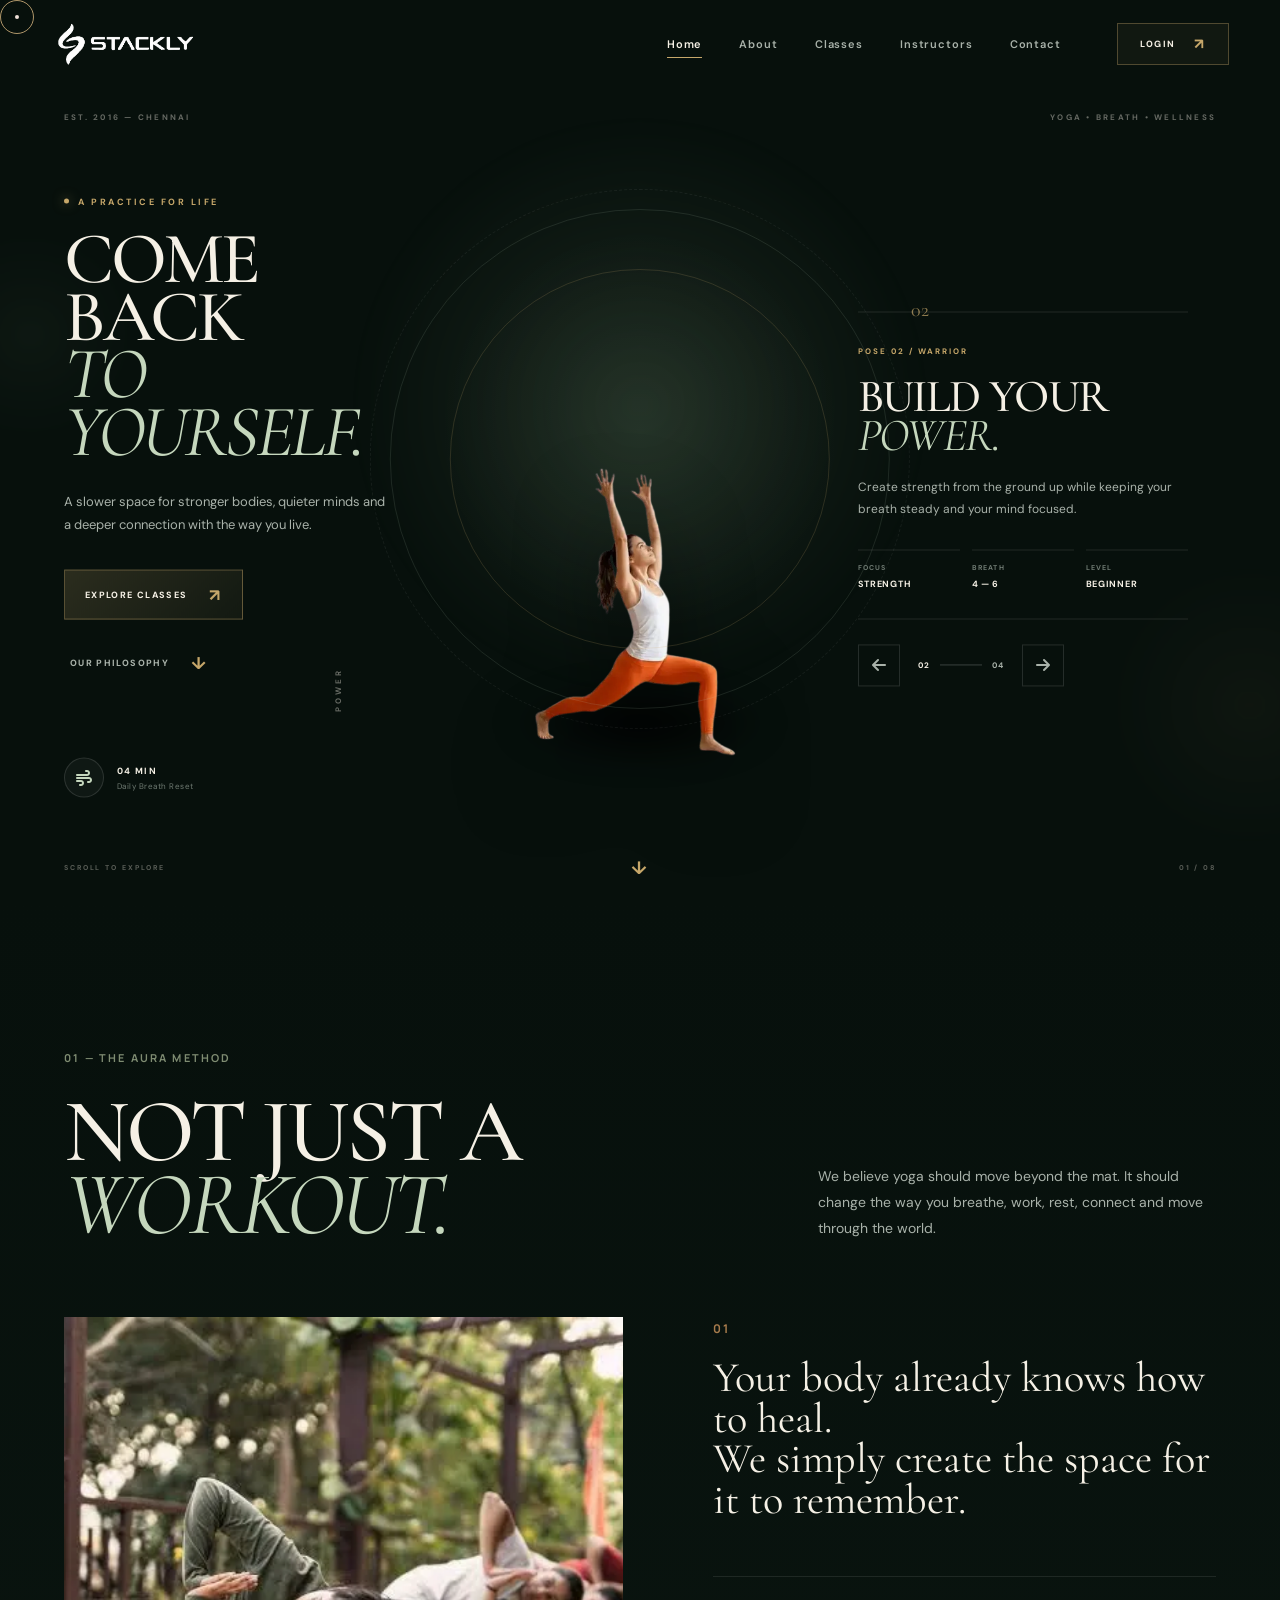
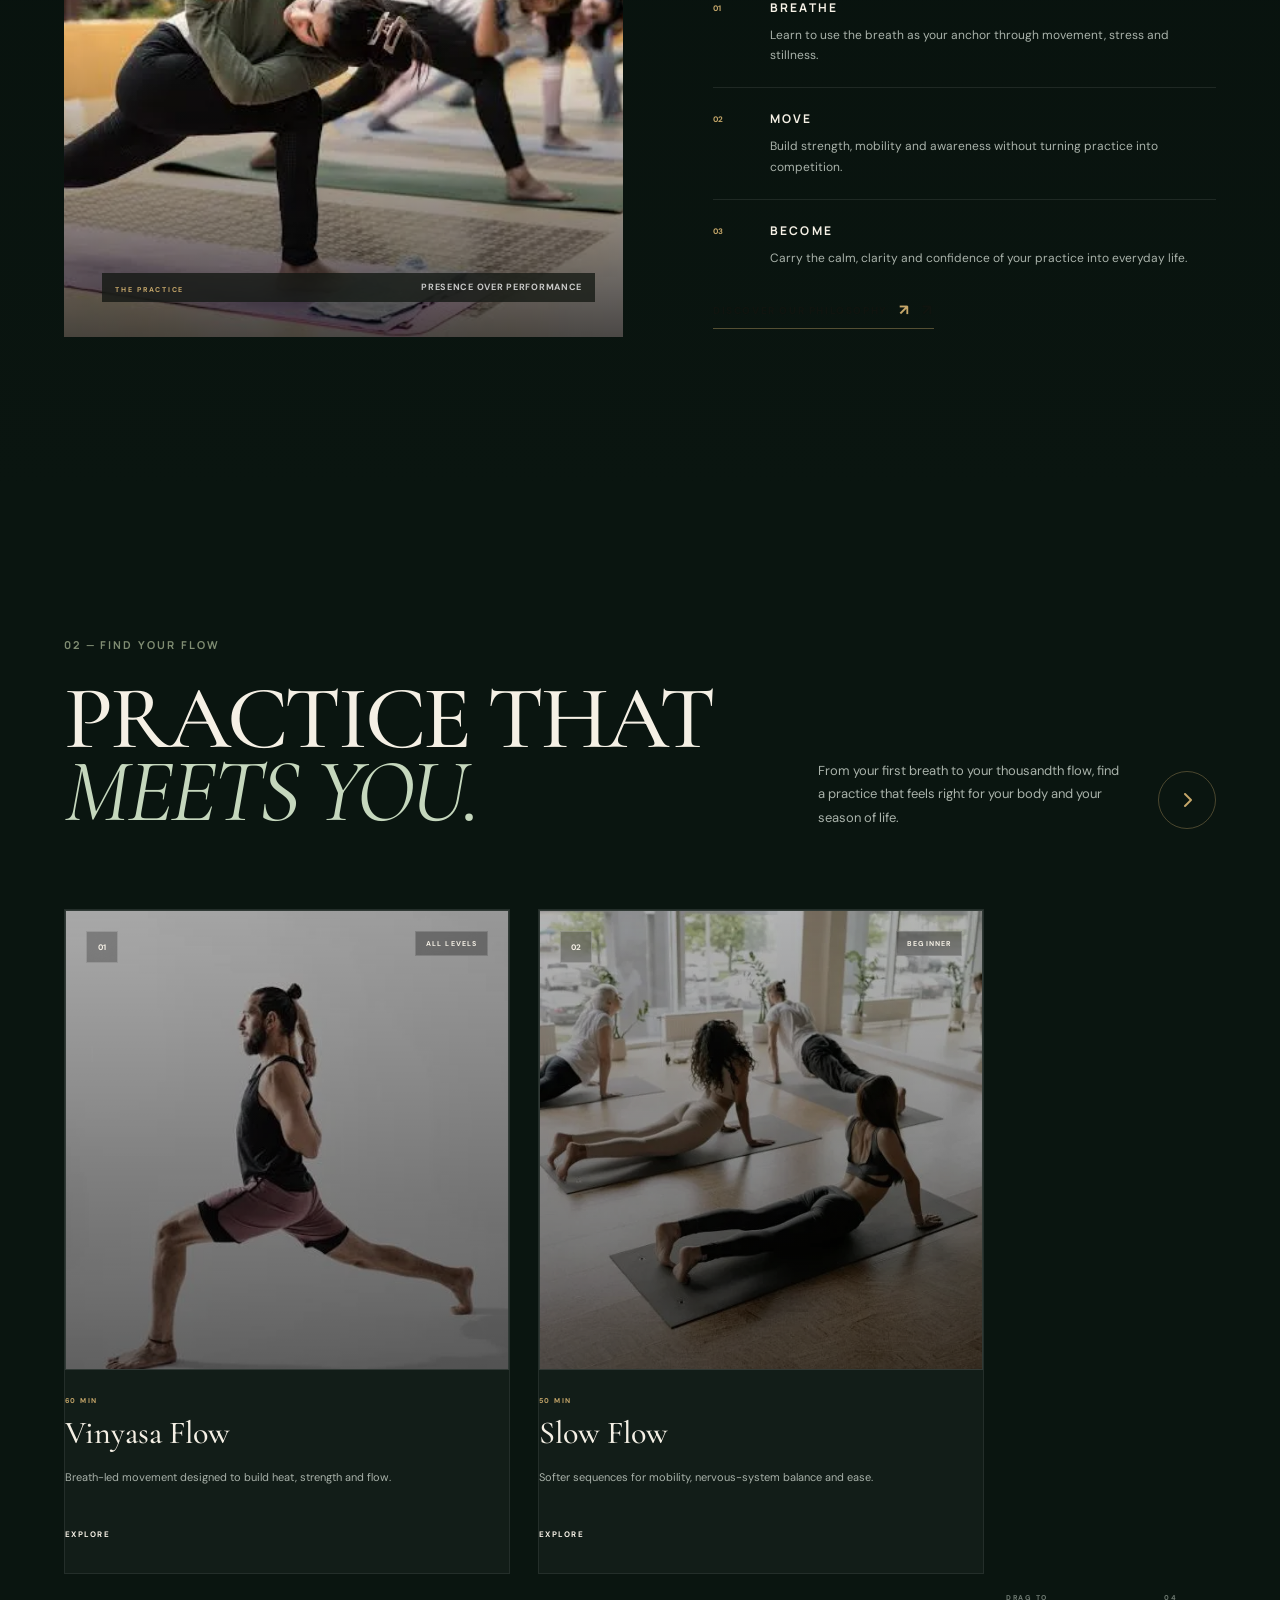
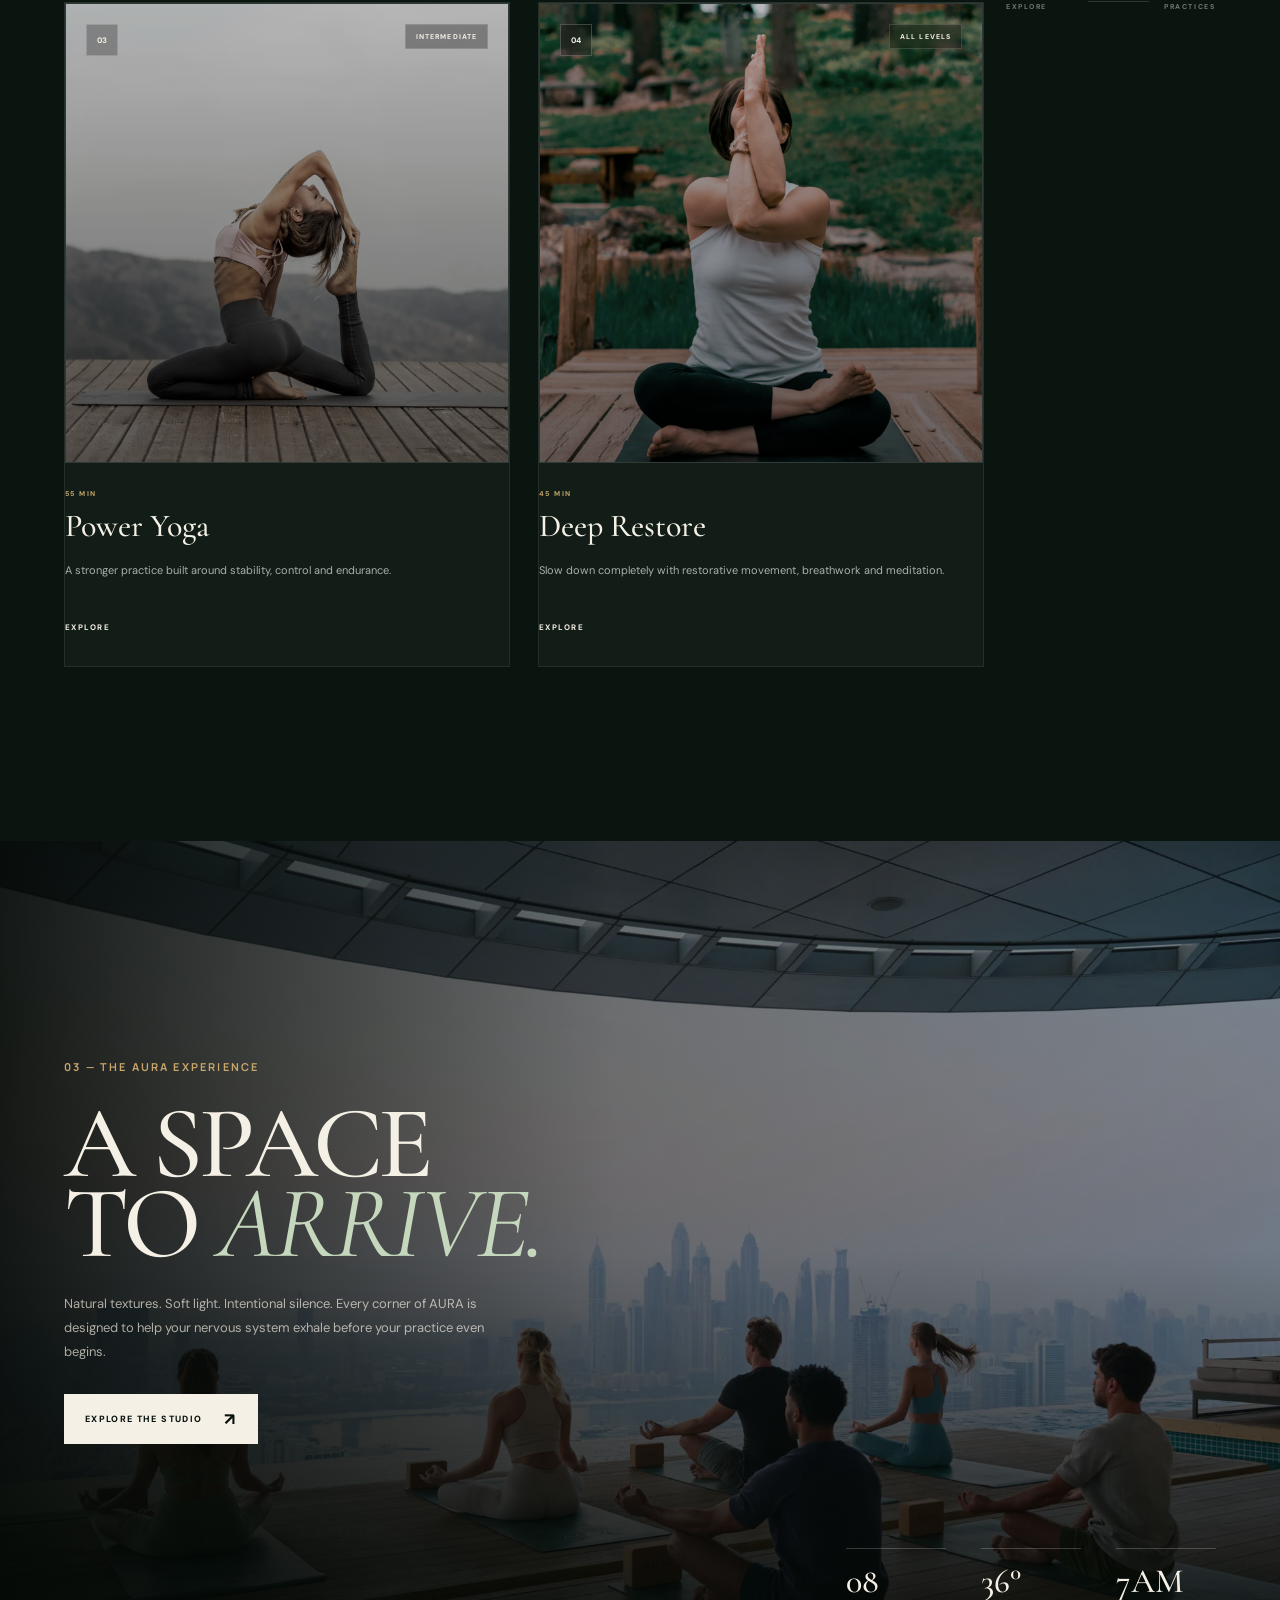
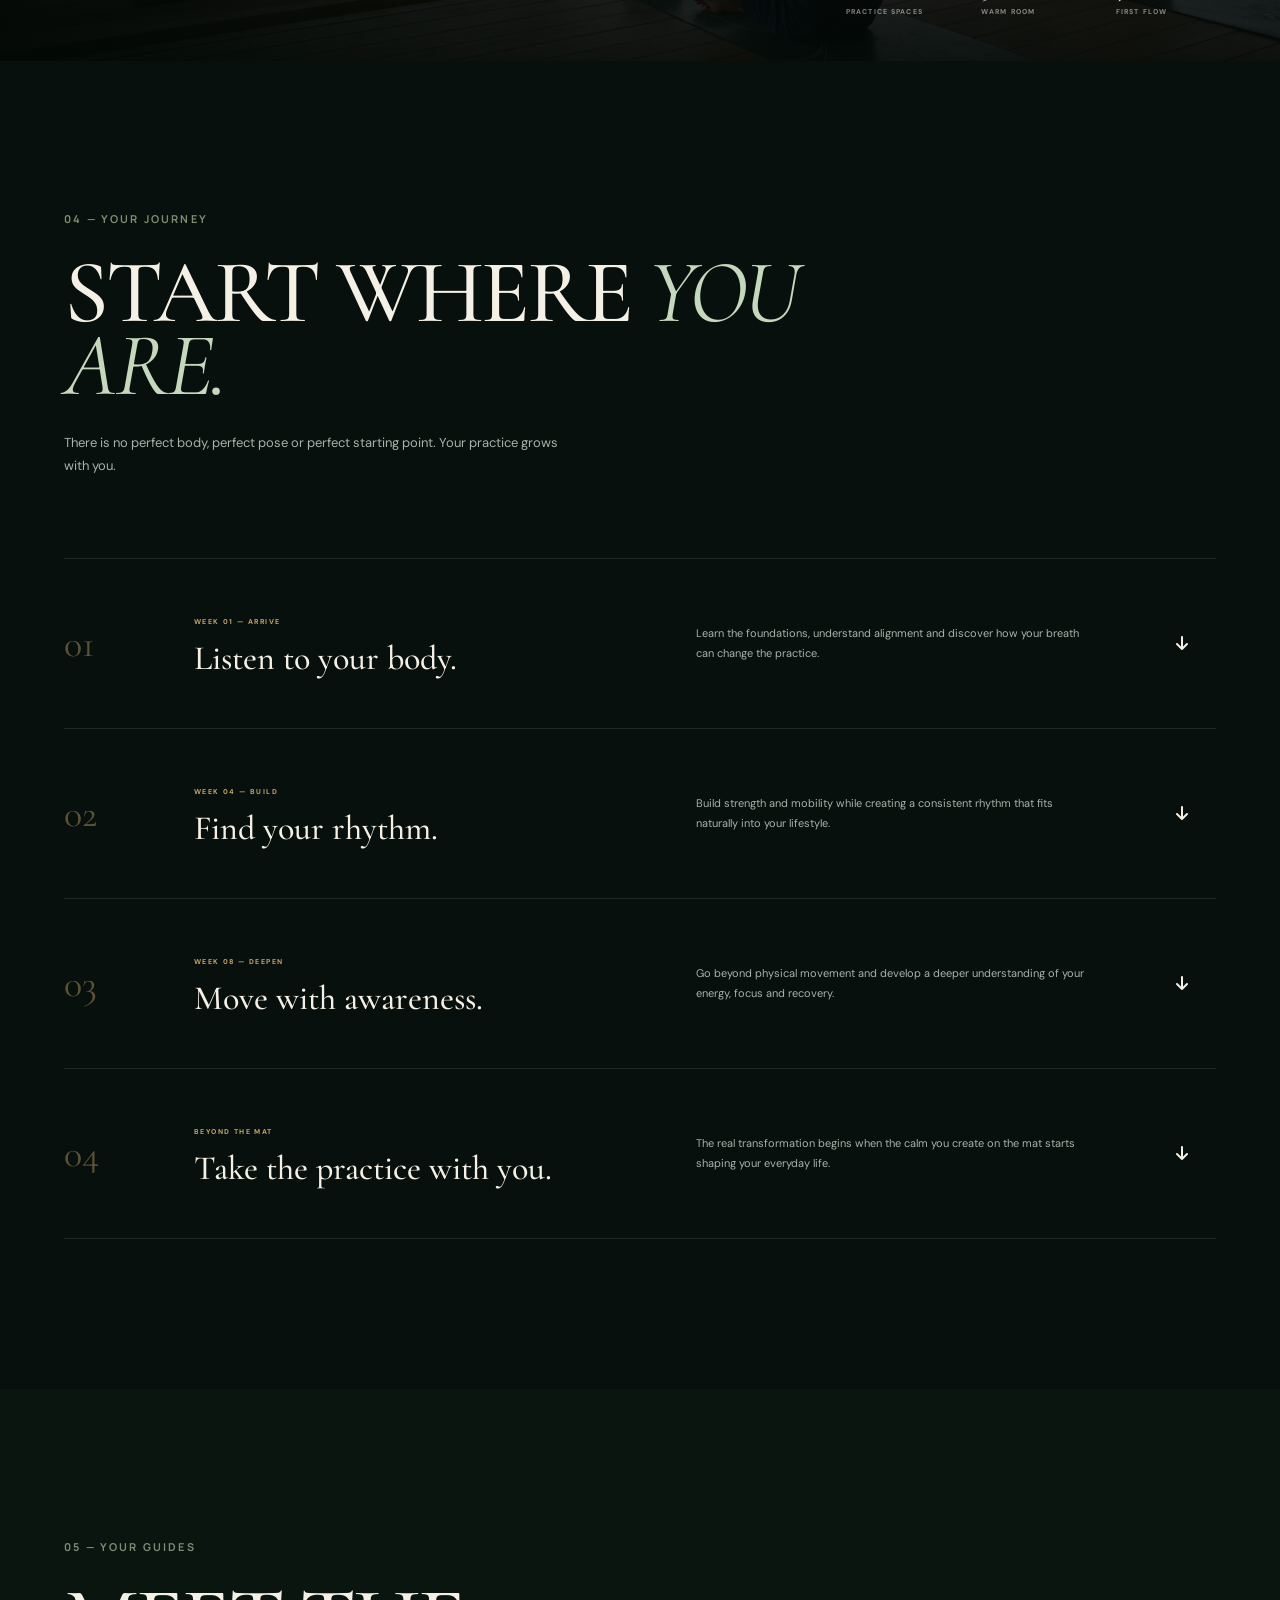
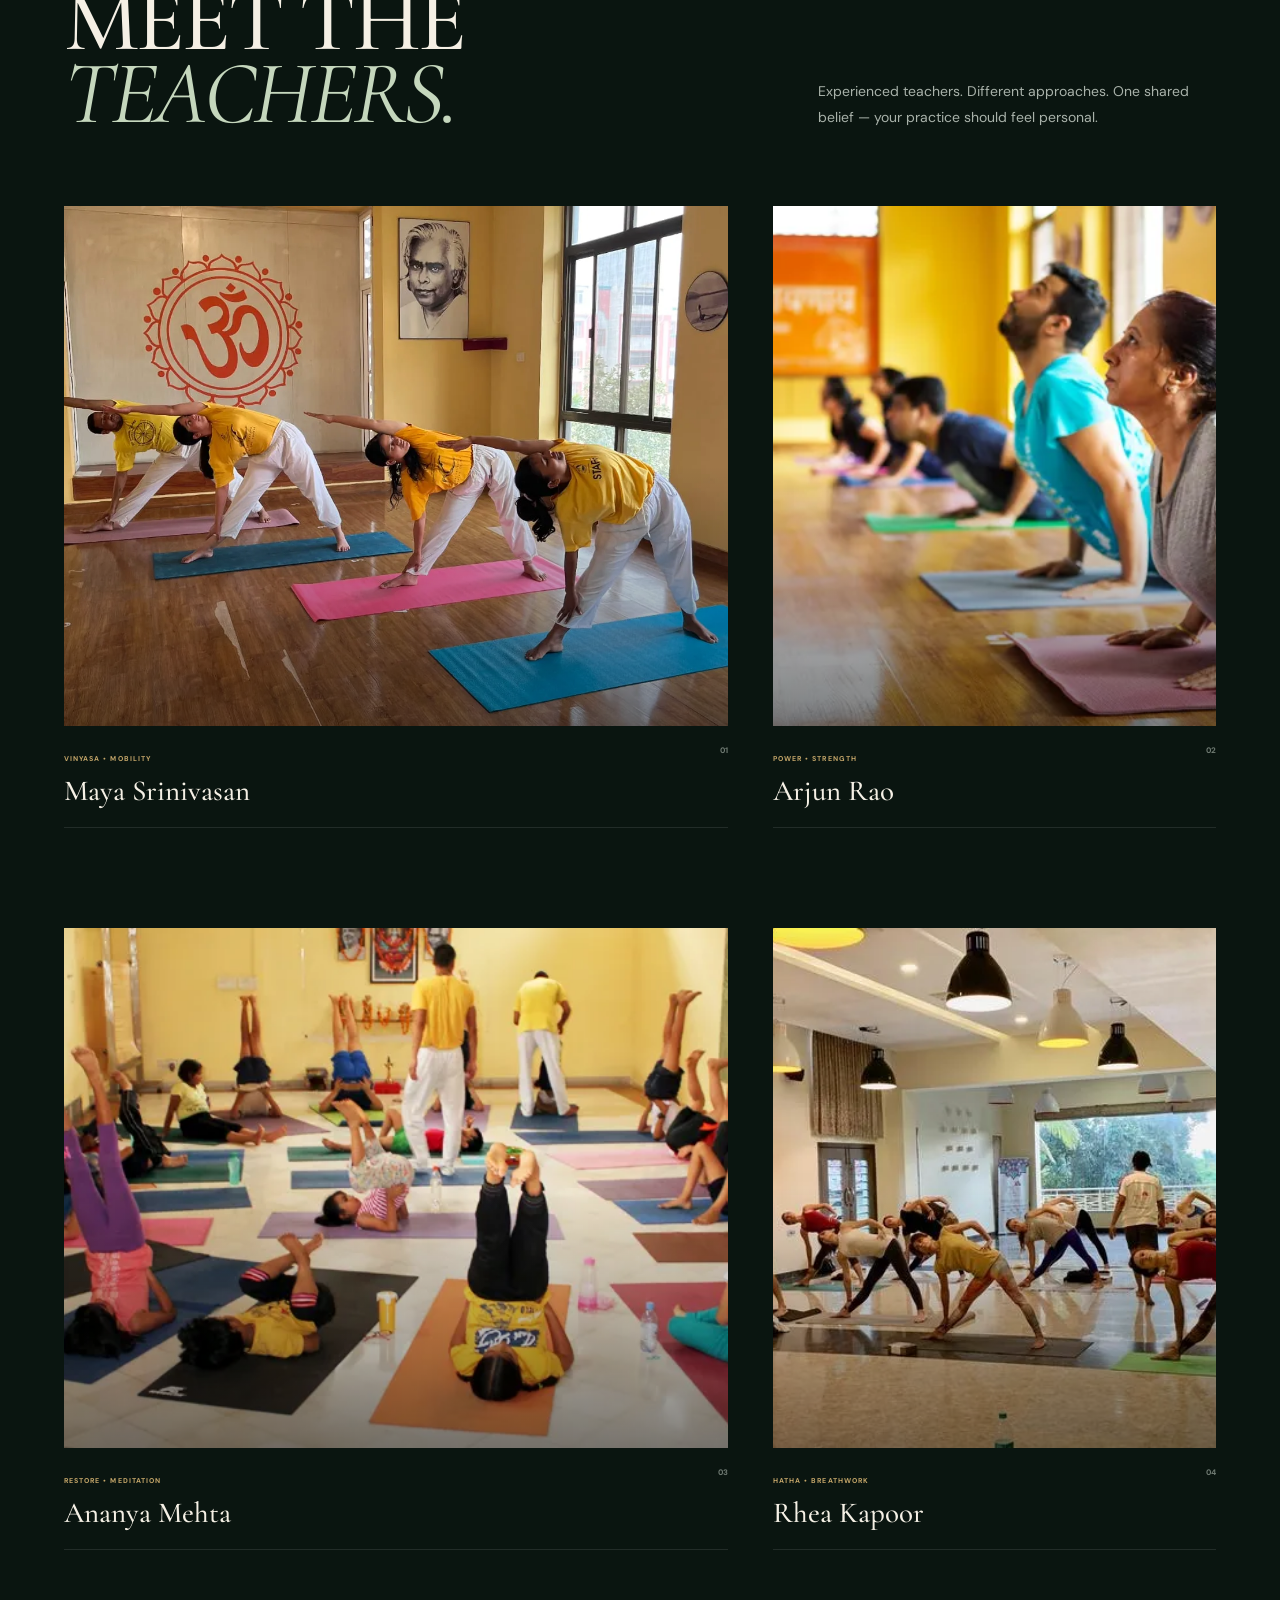
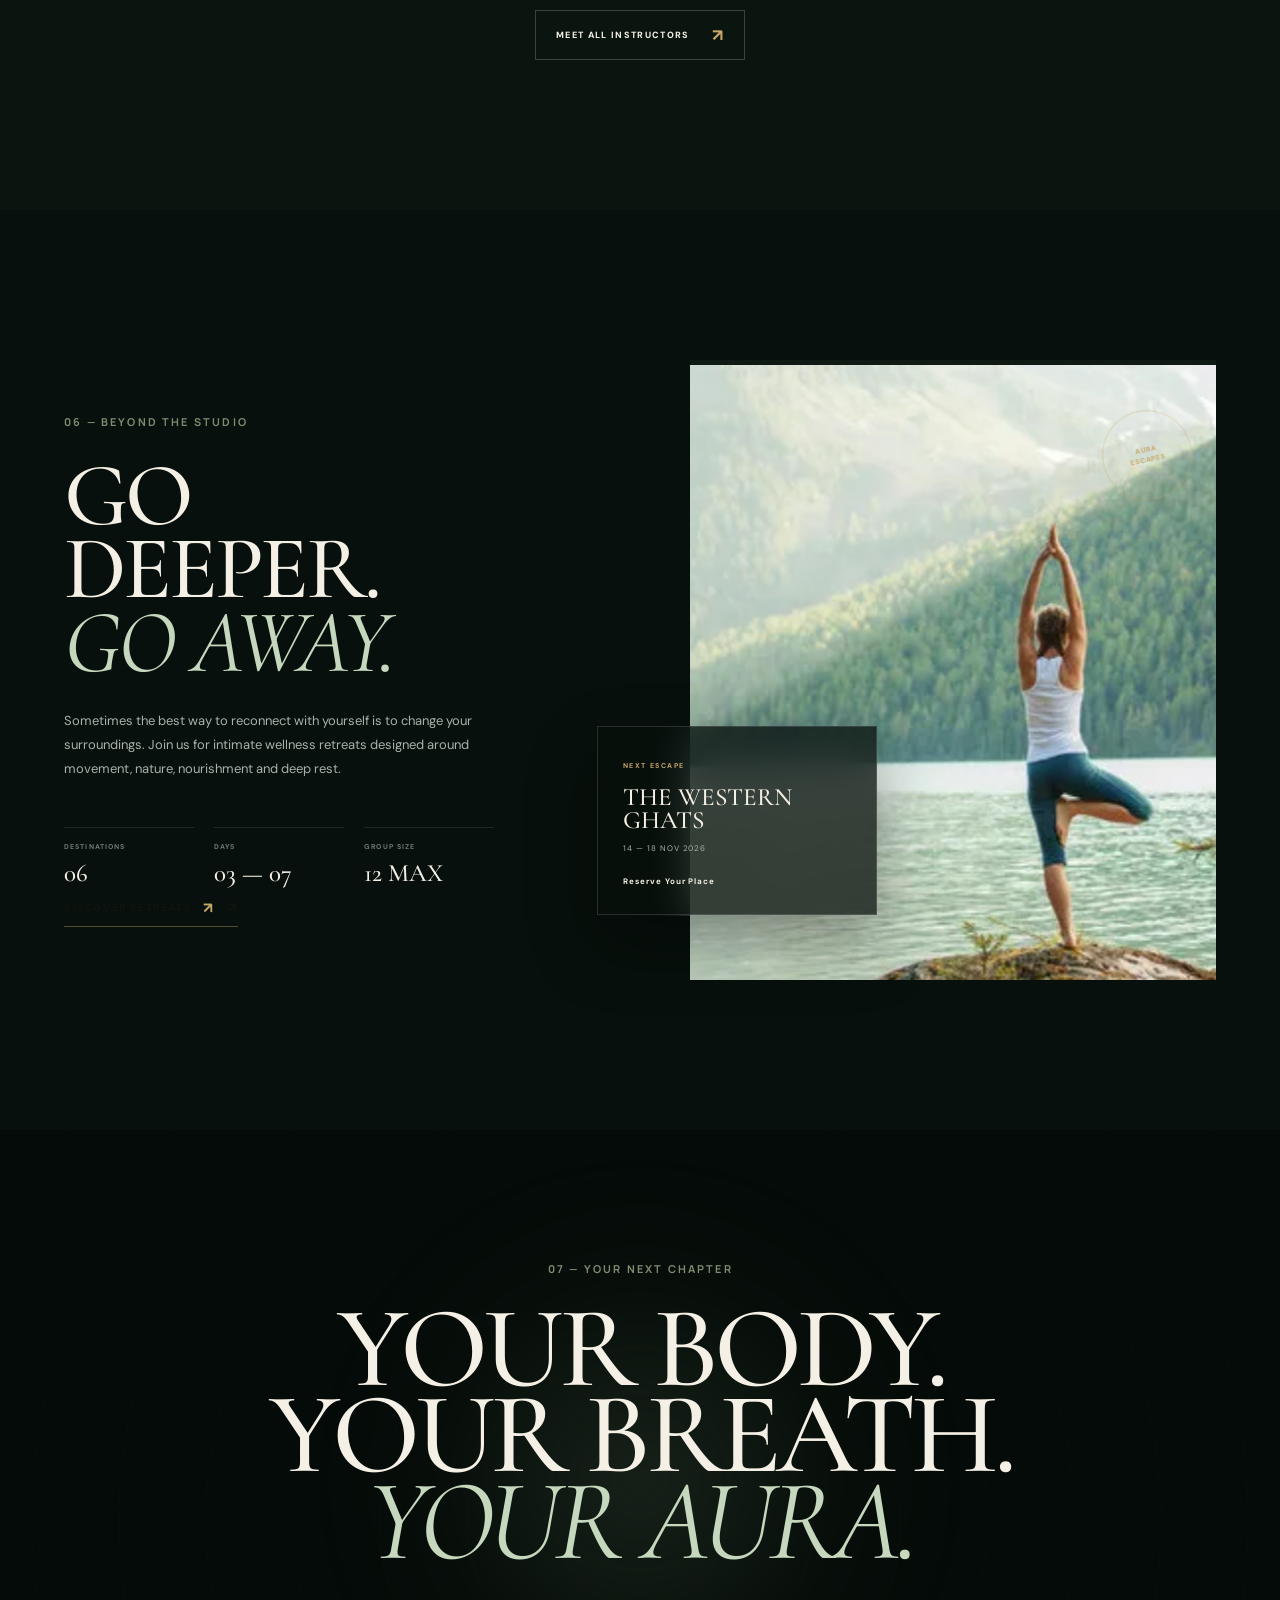
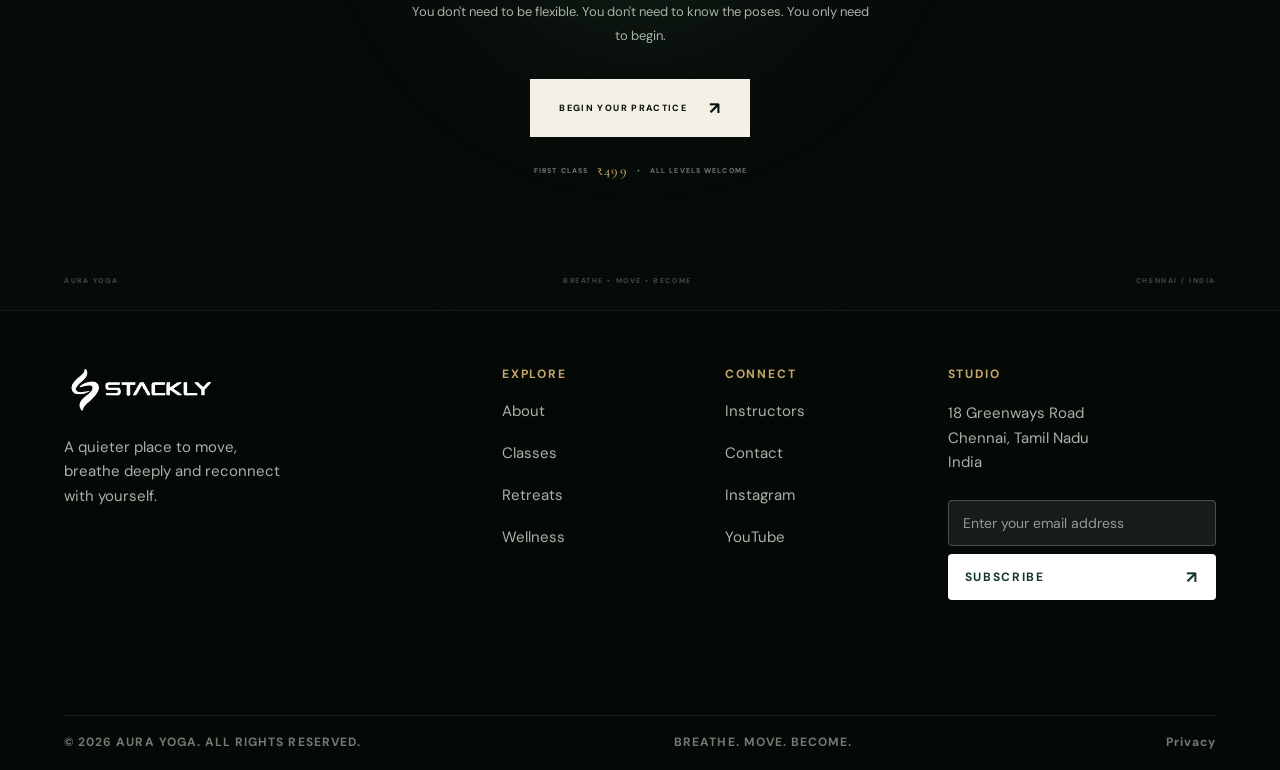
==== commit fb83b164: "add" ====
--- a/index.html
+++ b/index.html
@@ -557,7 +557,7 @@
             <div class="hero-actions">
 
                 <a
-                    href="classes.html"
+                    href="404.html"
                     class="button button-primary magnetic"
                 >
 
@@ -571,7 +571,7 @@
 
 
                 <a
-                    href="#philosophy"
+                    href="404.html"
                     class="button button-text"
                 >
 
@@ -630,7 +630,7 @@
         >
 
             <img
-                src="assets/images/yoga-person-01.png"
+                src="assets/h1.webp"
                 alt="Tree pose yoga"
                 class="hero-pose active"
                 data-pose="0"
@@ -638,7 +638,7 @@
 
 
             <img
-                src="assets/images/yoga-person-02.png"
+                src="assets/h2.webp"
                 alt="Warrior yoga pose"
                 class="hero-pose"
                 data-pose="1"
@@ -646,7 +646,7 @@
 
 
             <img
-                src="assets/images/yoga-person-03.png"
+                src="assets/h3.webp"
                 alt="Lotus meditation pose"
                 class="hero-pose"
                 data-pose="2"
@@ -654,7 +654,7 @@
 
 
             <img
-                src="assets/images/yoga-person-04.png"
+                src="assets/h4.webp"
                 alt="Dancer yoga pose"
                 class="hero-pose"
                 data-pose="3"
@@ -886,7 +886,7 @@
             <div class="philosophy-image reveal">
 
                 <img
-                    src="assets/images/yoga-01.webp"
+                    src="assets/h5.webp"
                     alt="Woman practicing yoga"
                     loading="lazy"
                 >
@@ -1011,7 +1011,7 @@
 
 
                 <a
-                    href="about.html"
+                    href="404.html"
                     class="inline-link"
                 >
 
@@ -1079,12 +1079,12 @@
 
 
                 <a
-                    href="classes.html"
+                    href="404.html"
                     class="circle-arrow"
                     aria-label="View classes"
                 >
 
-                    <i class="fa-solid fa-arrow-up-right"></i>
+                  <i class="fa-solid fa-chevron-right"></i>
 
                 </a>
 
@@ -1101,244 +1101,245 @@
 
 
             <!-- CLASS 01 -->
-
-            <article
-                class="class-card class-card-large reveal"
+<!-- =========================================================
+     YOGA CLASSES
+========================================================= -->
+
+<div class="classes-grid">
+
+
+    <!-- =====================================================
+         CLASS 01
+    ====================================================== -->
+
+    <article class="class-card class-card-large reveal">
+
+        <div class="class-image">
+
+            <img
+                src="assets/h6.webp"
+                alt="Vinyasa yoga class"
+                loading="lazy"
             >
 
-                <div class="class-image">
-
-                    <img
-                        src="assets/images/yoga-02.webp"
-                        alt="Vinyasa yoga class"
-                        loading="lazy"
-                    >
-
-                    <span class="class-index">
-                        01
-                    </span>
-
-                    <span class="class-level">
-                        ALL LEVELS
-                    </span>
-
-                </div>
-
-
-                <div class="class-content">
-
-                    <div>
-
-                        <span>
-                            60 MIN
-                        </span>
-
-                        <h3>
-                            Vinyasa Flow
-                        </h3>
-
-                    </div>
-
-                    <p>
-
-                        Breath-led movement designed
-                        to build heat, strength and flow.
-
-                    </p>
-
-                    <a href="404.html">
-
-                        Explore
-
-                        <i class="fa-solid fa-arrow-up-right"></i>
-
-                    </a>
-
-                </div>
-
-            </article>
-
-
-
-            <!-- CLASS 02 -->
-
-            <article
-                class="class-card reveal"
+            <span class="class-index">
+                01
+            </span>
+
+            <span class="class-level">
+                ALL LEVELS
+            </span>
+
+        </div>
+
+
+        <div class="class-content">
+
+            <div>
+
+                <span>
+                    60 MIN
+                </span>
+
+                <h3>
+                    Vinyasa Flow
+                </h3>
+
+            </div>
+
+            <p>
+                Breath-led movement designed
+                to build heat, strength and flow.
+            </p>
+
+            <a href="404.html">
+
+                Explore
+
+                <i class="fa-solid fa-arrow-up-right"></i>
+
+            </a>
+
+        </div>
+
+    </article>
+
+
+
+    <!-- =====================================================
+         CLASS 02
+    ====================================================== -->
+
+    <article class="class-card reveal">
+
+        <div class="class-image">
+
+            <img
+                src="assets/h7.webp"
+                alt="Slow yoga practice"
+                loading="lazy"
             >
 
-                <div class="class-image">
-
-                    <img
-                        src="assets/images/yoga-03.webp"
-                        alt="Slow yoga practice"
-                        loading="lazy"
-                    >
-
-                    <span class="class-index">
-                        02
-                    </span>
-
-                    <span class="class-level">
-                        BEGINNER
-                    </span>
-
-                </div>
-
-
-                <div class="class-content">
-
-                    <div>
-
-                        <span>
-                            50 MIN
-                        </span>
-
-                        <h3>
-                            Slow Flow
-                        </h3>
-
-                    </div>
-
-                    <p>
-
-                        Softer sequences for mobility,
-                        nervous-system balance and ease.
-
-                    </p>
-
-                    <a href="404.html">
-
-                        Explore
-
-                        <i class="fa-solid fa-arrow-up-right"></i>
-
-                    </a>
-
-                </div>
-
-            </article>
-
-
-
-            <!-- CLASS 03 -->
-
-            <article
-                class="class-card reveal"
+            <span class="class-index">
+                02
+            </span>
+
+            <span class="class-level">
+                BEGINNER
+            </span>
+
+        </div>
+
+
+        <div class="class-content">
+
+            <div>
+
+                <span>
+                    50 MIN
+                </span>
+
+                <h3>
+                    Slow Flow
+                </h3>
+
+            </div>
+
+            <p>
+                Softer sequences for mobility,
+                nervous-system balance and ease.
+            </p>
+
+            <a href="404.html">
+
+                Explore
+
+                <i class="fa-solid fa-arrow-up-right"></i>
+
+            </a>
+
+        </div>
+
+    </article>
+
+
+
+    <!-- =====================================================
+         CLASS 03
+    ====================================================== -->
+
+    <article class="class-card reveal">
+
+        <div class="class-image">
+
+            <img
+                src="assets/h8.webp"
+                alt="Power yoga class"
+                loading="lazy"
             >
 
-                <div class="class-image">
-
-                    <img
-                        src="assets/images/yoga-04.webp"
-                        alt="Power yoga class"
-                        loading="lazy"
-                    >
-
-                    <span class="class-index">
-                        03
-                    </span>
-
-                    <span class="class-level">
-                        INTERMEDIATE
-                    </span>
-
-                </div>
-
-
-                <div class="class-content">
-
-                    <div>
-
-                        <span>
-                            55 MIN
-                        </span>
-
-                        <h3>
-                            Power Yoga
-                        </h3>
-
-                    </div>
-
-                    <p>
-
-                        A stronger practice built around
-                        stability, control and endurance.
-
-                    </p>
-
-                    <a href="404.html">
-
-                        Explore
-
-                        <i class="fa-solid fa-arrow-up-right"></i>
-
-                    </a>
-
-                </div>
-
-            </article>
-
-
-
-            <!-- CLASS 04 -->
-
-            <article
-                class="class-card reveal"
+            <span class="class-index">
+                03
+            </span>
+
+            <span class="class-level">
+                INTERMEDIATE
+            </span>
+
+        </div>
+
+
+        <div class="class-content">
+
+            <div>
+
+                <span>
+                    55 MIN
+                </span>
+
+                <h3>
+                    Power Yoga
+                </h3>
+
+            </div>
+
+            <p>
+                A stronger practice built around
+                stability, control and endurance.
+            </p>
+
+            <a href="404.html">
+
+                Explore
+
+                <i class="fa-solid fa-arrow-up-right"></i>
+
+            </a>
+
+        </div>
+
+    </article>
+
+
+
+    <!-- =====================================================
+         CLASS 04
+    ====================================================== -->
+
+    <article class="class-card reveal">
+
+        <div class="class-image">
+
+            <img
+                src="assets/h9.webp"
+                alt="Meditation yoga practice"
+                loading="lazy"
             >
 
-                <div class="class-image">
-
-                    <img
-                        src="assets/images/yoga-05.webp"
-                        alt="Meditation yoga practice"
-                        loading="lazy"
-                    >
-
-                    <span class="class-index">
-                        04
-                    </span>
-
-                    <span class="class-level">
-                        ALL LEVELS
-                    </span>
-
-                </div>
-
-
-                <div class="class-content">
-
-                    <div>
-
-                        <span>
-                            45 MIN
-                        </span>
-
-                        <h3>
-                            Deep Restore
-                        </h3>
-
-                    </div>
-
-                    <p>
-
-                        Slow down completely with restorative
-                        movement, breathwork and meditation.
-
-                    </p>
-
-                    <a href="404.html">
-
-                        Explore
-
-                        <i class="fa-solid fa-arrow-up-right"></i>
-
-                    </a>
-
-                </div>
-
-            </article>
-
-        </div>
+            <span class="class-index">
+                04
+            </span>
+
+            <span class="class-level">
+                ALL LEVELS
+            </span>
+
+        </div>
+
+
+        <div class="class-content">
+
+            <div>
+
+                <span>
+                    45 MIN
+                </span>
+
+                <h3>
+                    Deep Restore
+                </h3>
+
+            </div>
+
+            <p>
+                Slow down completely with restorative
+                movement, breathwork and meditation.
+            </p>
+
+            <a href="404.html">
+
+                Explore
+
+                <i class="fa-solid fa-arrow-up-right"></i>
+
+            </a>
+
+        </div>
+
+    </article>
+
+
+</div>
 
 
 
@@ -1374,7 +1375,7 @@
     <div class="experience-image">
 
         <img
-            src="assets/images/yoga-06.webp"
+            src="assets/h10.webp"
             alt="AURA Yoga studio experience"
             loading="lazy"
         >
@@ -1547,7 +1548,9 @@
 
                 </p>
 
-                <i class="fa-solid fa-arrow-down"></i>
+<a href="404.html" aria-label="Go to 404 page">
+    <i class="fa-solid fa-arrow-down"></i>
+</a>
 
             </article>
 
@@ -1580,9 +1583,9 @@
                     fits naturally into your lifestyle.
 
                 </p>
-
-                <i class="fa-solid fa-arrow-down"></i>
-
+<a href="404.html" aria-label="Go to 404 page">
+    <i class="fa-solid fa-arrow-down"></i>
+</a>
             </article>
 
 
@@ -1615,7 +1618,9 @@
 
                 </p>
 
-                <i class="fa-solid fa-arrow-down"></i>
+  <a href="404.html" aria-label="Go to 404 page">
+    <i class="fa-solid fa-arrow-down"></i>
+</a>
 
             </article>
 
@@ -1649,7 +1654,10 @@
 
                 </p>
 
-                <i class="fa-solid fa-arrow-up-right"></i>
+               
+ <a href="404.html" aria-label="Go to 404 page">
+    <i class="fa-solid fa-arrow-down"></i>
+</a>
 
             </article>
 
@@ -1709,153 +1717,215 @@
         <div class="instructor-grid">
 
 
-            <article
-                class="instructor-card reveal"
-            >
-
-                <div class="instructor-image">
-
-                    <img
-                        src="assets/images/instructor-01.webp"
-                        alt="Maya Krishnan yoga instructor"
-                        loading="lazy"
-                    >
-
-
-                    <div class="instructor-hover">
-
-                        <span>
-                            VIEW PROFILE
-                        </span>
-
-                        <i class="fa-solid fa-arrow-up-right"></i>
-
-                    </div>
-
-                </div>
-
-
-                <div class="instructor-info">
-
-                    <div>
-
-                        <span>
-                            VINYASA • BREATHWORK
-                        </span>
-
-                        <h3>
-                            Maya Krishnan
-                        </h3>
-
-                    </div>
-
-                    <span class="teacher-number">
-                        01
-                    </span>
-
-                </div>
-
-            </article>
-
-
-
-            <article
-                class="instructor-card reveal"
-            >
-
-                <div class="instructor-image">
-
-                    <img
-                        src="assets/images/instructor-02.webp"
-                        alt="Arjun Raman yoga instructor"
-                        loading="lazy"
-                    >
-
-
-                    <div class="instructor-hover">
-
-                        <span>
-                            VIEW PROFILE
-                        </span>
-
-                        <i class="fa-solid fa-arrow-up-right"></i>
-
-                    </div>
-
-                </div>
-
-
-                <div class="instructor-info">
-
-                    <div>
-
-                        <span>
-                            POWER • MOBILITY
-                        </span>
-
-                        <h3>
-                            Arjun Raman
-                        </h3>
-
-                    </div>
-
-                    <span class="teacher-number">
-                        02
-                    </span>
-
-                </div>
-
-            </article>
-
-
-
-            <article
-                class="instructor-card reveal"
-            >
-
-                <div class="instructor-image">
-
-                    <img
-                        src="assets/images/instructor-03.webp"
-                        alt="Ananya Mehta yoga instructor"
-                        loading="lazy"
-                    >
-
-
-                    <div class="instructor-hover">
-
-                        <span>
-                            VIEW PROFILE
-                        </span>
-
-                        <i class="fa-solid fa-arrow-up-right"></i>
-
-                    </div>
-
-                </div>
-
-
-                <div class="instructor-info">
-
-                    <div>
-
-                        <span>
-                            RESTORE • MEDITATION
-                        </span>
-
-                        <h3>
-                            Ananya Mehta
-                        </h3>
-
-                    </div>
-
-                    <span class="teacher-number">
-                        03
-                    </span>
-
-                </div>
-
-            </article>
+            <!-- =========================================================
+     INSTRUCTOR 01
+========================================================= -->
+
+<article
+    class="instructor-card reveal"
+>
+
+    <div class="instructor-image">
+
+        <img
+            src="assets/h11.webp"
+            alt="Maya Srinivasan yoga instructor"
+            loading="lazy"
+        >
+
+        <div class="instructor-hover">
+
+            <span>
+                VIEW PROFILE
+            </span>
+
+            <i class="fa-solid fa-arrow-down"></i>
+
+        </div>
+
+    </div>
+
+
+    <div class="instructor-info">
+
+        <div>
+
+            <span>
+                VINYASA • MOBILITY
+            </span>
+
+            <h3>
+                Maya Srinivasan
+            </h3>
+
+        </div>
+
+        <span class="teacher-number">
+            01
+        </span>
+
+    </div>
+
+</article>
+
+
+
+<!-- =========================================================
+     INSTRUCTOR 02
+========================================================= -->
+
+<article
+    class="instructor-card reveal"
+>
+
+    <div class="instructor-image">
+
+        <img
+            src="assets/h12.webp"
+            alt="Arjun Rao yoga instructor"
+            loading="lazy"
+        >
+
+        <div class="instructor-hover">
+
+            <span>
+                VIEW PROFILE
+            </span>
+
+            <i class="fa-solid fa-arrow-down"></i>
+
+        </div>
+
+    </div>
+
+
+    <div class="instructor-info">
+
+        <div>
+
+            <span>
+                POWER • STRENGTH
+            </span>
+
+            <h3>
+                Arjun Rao
+            </h3>
+
+        </div>
+
+        <span class="teacher-number">
+            02
+        </span>
+
+    </div>
+
+</article>
+
+
+
+<!-- =========================================================
+     INSTRUCTOR 03
+========================================================= -->
+
+<article
+    class="instructor-card reveal"
+>
+
+    <div class="instructor-image">
+
+        <img
+            src="assets/h13.webp"
+            alt="Ananya Mehta yoga instructor"
+            loading="lazy"
+        >
+
+        <div class="instructor-hover">
+
+            <span>
+                VIEW PROFILE
+            </span>
+
+            <i class="fa-solid fa-arrow-down"></i>
+
+        </div>
+
+    </div>
+
+
+    <div class="instructor-info">
+
+        <div>
+
+            <span>
+                RESTORE • MEDITATION
+            </span>
+
+            <h3>
+                Ananya Mehta
+            </h3>
+
+        </div>
+
+        <span class="teacher-number">
+            03
+        </span>
+
+    </div>
+
+</article>
+
+
+
+<!-- =========================================================
+     INSTRUCTOR 04
+========================================================= -->
+
+<article
+    class="instructor-card reveal"
+>
+
+    <div class="instructor-image">
+
+        <img
+            src="assets/h14.webp"
+            alt="Rhea Kapoor yoga instructor"
+            loading="lazy"
+        >
+
+        <div class="instructor-hover">
+
+            <span>
+                VIEW PROFILE
+            </span>
+
+            <i class="fa-solid fa-arrow-down"></i>
+
+        </div>
+
+    </div>
+
+
+    <div class="instructor-info">
+
+        <div>
+
+            <span>
+                HATHA • BREATHWORK
+            </span>
+
+            <h3>
+                Rhea Kapoor
+            </h3>
+
+        </div>
+
+        <span class="teacher-number">
+            04
+        </span>
+
+    </div>
+
+</article>
 
         </div>
 
@@ -1864,7 +1934,7 @@
         <div class="center-action reveal">
 
             <a
-                href="instructors.html"
+                href="404.html"
                 class="button button-outline magnetic"
             >
 
@@ -1973,7 +2043,7 @@
 
 
                 <a
-                    href="retreats.html"
+                    href="404.html"
                     class="inline-link"
                 >
 
@@ -1994,7 +2064,7 @@
                 <div class="retreat-image-main">
 
                     <img
-                        src="assets/images/retreat-01.webp"
+                        src="assets/h15.webp"
                         alt="Yoga retreat in nature"
                         loading="lazy"
                     >
@@ -2101,7 +2171,7 @@
 
 
         <a
-            href="#"
+            href="404.html"
             id="finalLoginButton"
             class="button button-light button-large magnetic"
         >
@@ -2351,7 +2421,7 @@
         <div class="login-visual">
 
             <img
-                src="assets/images/yoga-login.webp"
+                src="assets/l1.webp"
                 alt="AURA Yoga practice"
             >
 
--- a/css/style.css
+++ b/css/style.css
@@ -15059,4 +15059,637 @@
         gap: 10px;
     }
 
-}+}
+
+
+
+
+
+
+
+
+
+
+
+
+
+
+/* =========================================================
+   CLASSES GRID
+========================================================= */
+
+.classes-grid {
+    width: 100%;
+    display: grid;
+    grid-template-columns: repeat(2, minmax(0, 1fr));
+    gap: 28px;
+}
+
+
+/* =========================================================
+   CLASS CARD
+========================================================= */
+
+.class-card {
+    width: 100%;
+    min-width: 0;
+    overflow: hidden;
+}
+
+
+/* =========================================================
+   CLASS IMAGE
+========================================================= */
+
+.class-image {
+    position: relative;
+
+    width: 100%;
+    height: 460px;
+
+    overflow: hidden;
+
+    border-radius: 0;
+}
+
+
+/* =========================================================
+   IMAGE
+========================================================= */
+
+.class-image img {
+    width: 100%;
+    height: 100%;
+
+    display: block;
+
+    object-fit: cover;
+    object-position: center center;
+
+    transition:
+        transform 0.6s ease;
+}
+
+
+/* =========================================================
+   IMAGE HOVER
+========================================================= */
+
+.class-card:hover .class-image img {
+    transform: scale(1.04);
+}
+
+
+/* =========================================================
+   CLASS INDEX
+========================================================= */
+
+.class-index {
+    position: absolute;
+
+    top: 20px;
+    left: 20px;
+
+    z-index: 5;
+
+    display: inline-flex;
+    align-items: center;
+    justify-content: center;
+}
+
+
+/* =========================================================
+   CLASS LEVEL
+========================================================= */
+
+.class-level {
+    position: absolute;
+
+    top: 20px;
+    right: 20px;
+
+    z-index: 5;
+
+    display: inline-flex;
+    align-items: center;
+    justify-content: center;
+}
+
+
+/* =========================================================
+   CLASS CONTENT
+========================================================= */
+
+.class-content {
+    width: 100%;
+
+    display: flex;
+    flex-direction: column;
+
+    padding: 26px 0 34px;
+}
+
+
+/* =========================================================
+   TOP CONTENT
+========================================================= */
+
+.class-content > div {
+    width: 100%;
+}
+
+.class-content > div > span {
+    display: block;
+
+    margin-bottom: 8px;
+}
+
+.class-content h3 {
+    margin: 0;
+}
+
+
+/* =========================================================
+   DESCRIPTION
+========================================================= */
+
+.class-content p {
+    margin: 16px 0 22px;
+
+    max-width: 520px;
+}
+
+
+/* =========================================================
+   EXPLORE LINK
+========================================================= */
+
+.class-content a {
+    width: fit-content;
+
+    display: inline-flex;
+    align-items: center;
+    gap: 10px;
+
+    text-decoration: none;
+}
+
+.class-content a i {
+    transition: transform 0.3s ease;
+}
+
+.class-content a:hover i {
+    transform: translate(4px, -4px);
+}
+
+
+/* =========================================================
+   LARGE CLASS — SAME WIDTH & SAME HEIGHT
+========================================================= */
+
+.class-card-large {
+    width: 100%;
+}
+
+.class-card-large .class-image {
+    width: 100%;
+    height: 460px;
+}
+
+
+/* =========================================================
+   TABLET
+========================================================= */
+
+@media (max-width: 992px) {
+
+    .classes-grid {
+        grid-template-columns: repeat(2, minmax(0, 1fr));
+        gap: 22px;
+    }
+
+    .class-image,
+    .class-card-large .class-image {
+        width: 100%;
+        height: 420px;
+    }
+
+}
+
+
+/* =========================================================
+   MOBILE
+========================================================= */
+
+@media (max-width: 768px) {
+
+    .classes-grid {
+        grid-template-columns: 1fr;
+        gap: 38px;
+    }
+
+    .class-image,
+    .class-card-large .class-image {
+        width: 100%;
+        height: 380px;
+    }
+
+    .class-content {
+        padding-top: 22px;
+    }
+
+}
+
+
+/* =========================================================
+   SMALL MOBILE
+========================================================= */
+
+@media (max-width: 480px) {
+
+    .classes-grid {
+        gap: 32px;
+    }
+
+    .class-image,
+    .class-card-large .class-image {
+        width: 100%;
+        height: 340px;
+    }
+
+    .class-index {
+        top: 16px;
+        left: 16px;
+    }
+
+    .class-level {
+        top: 16px;
+        right: 16px;
+    }
+
+}
+
+
+
+
+
+
+
+.reveal {
+    opacity: 0;
+    transform: translate3d(0, 70px, 0);
+    visibility: hidden;
+
+    transition:
+        opacity 0.9s cubic-bezier(0.22, 1, 0.36, 1),
+        transform 0.9s cubic-bezier(0.22, 1, 0.36, 1),
+        visibility 0.9s ease;
+
+    will-change: opacity, transform;
+}
+
+.reveal.is-visible {
+    opacity: 1;
+    transform: translate3d(0, 0, 0);
+    visibility: visible;
+}
+
+
+/* =========================================================
+   STAGGER
+========================================================= */
+
+.about-values-grid .about-value-card:nth-child(1) {
+    transition-delay: 0.05s;
+}
+
+.about-values-grid .about-value-card:nth-child(2) {
+    transition-delay: 0.15s;
+}
+
+.about-values-grid .about-value-card:nth-child(3) {
+    transition-delay: 0.25s;
+}
+
+
+.about-timeline-item:nth-child(1) {
+    transition-delay: 0.05s;
+}
+
+.about-timeline-item:nth-child(2) {
+    transition-delay: 0.15s;
+}
+
+.about-timeline-item:nth-child(3) {
+    transition-delay: 0.25s;
+}
+
+.about-timeline-item:nth-child(4) {
+    transition-delay: 0.35s;
+}
+
+
+/* =========================================================
+   SMOOTH PAGE SCROLL
+========================================================= */
+
+html {
+    scroll-behavior: smooth;
+}
+
+
+
+
+.classes-rhythm-heading h2 {
+    color: #111111;
+}
+
+.classes-rhythm-heading h2 em {
+    color: inherit;
+}
+
+
+
+
+html,
+body {
+    height: auto;
+    min-height: 100%;
+    overflow-x: hidden;
+    overflow-y: auto;
+}
+
+
+/* =========================================================
+   INSTRUCTOR HERO
+========================================================= */
+
+.instructors-hero-section {
+    position: relative;
+
+    width: 100%;
+    min-height: 100vh;
+    height: auto;
+
+    overflow: hidden;
+}
+
+
+/* =========================================================
+   ALL FOLLOWING SECTIONS
+========================================================= */
+
+.instructors-intro-section,
+.instructor-collection-section,
+.instructors-gallery-section,
+.teaching-philosophy-section,
+.instructor-story-section,
+.instructor-stats-section,
+.instructors-final-section {
+    position: relative;
+    width: 100%;
+    height: auto;
+    min-height: auto;
+    overflow: hidden;
+}
+
+
+/* =========================================================
+   REVEAL — DON'T HIDE CONTENT FOREVER
+========================================================= */
+
+.reveal {
+    opacity: 0;
+    transform: translateY(45px);
+    visibility: hidden;
+
+    transition:
+        opacity 0.8s ease,
+        transform 0.8s ease,
+        visibility 0.8s ease;
+}
+
+.reveal.is-visible {
+    opacity: 1;
+    transform: translateY(0);
+    visibility: visible;
+}
+
+
+/* =========================================================
+   REDUCED MOTION
+========================================================= */
+
+@media (prefers-reduced-motion: reduce) {
+
+    .reveal {
+        opacity: 1;
+        visibility: visible;
+        transform: none;
+        transition: none;
+    }
+
+}
+
+
+
+
+
+
+
+
+.reveal {
+    opacity: 1 !important;
+    visibility: visible !important;
+    transform: none !important;
+}
+
+
+
+
+
+
+
+/* =========================================================
+   AURA INSTRUCTOR CENTER IMAGE
+   FIXED CENTER + IMAGE CHANGE ONLY
+========================================================= */
+
+.instructor-hero-center {
+    position: absolute;
+    left: 50%;
+    top: 50%;
+    width: 360px;
+    height: 460px;
+    transform: translate(-50%, -50%);
+    z-index: 5;
+    display: flex;
+    align-items: center;
+    justify-content: center;
+}
+
+/* Kill all orbit movement */
+.instructor-orbit-stage {
+    position: relative !important;
+
+    width: 300px !important;
+    height: 400px !important;
+
+    margin: 0 !important;
+    padding: 0 !important;
+
+    transform: none !important;
+    animation: none !important;
+
+    left: auto !important;
+    right: auto !important;
+    top: auto !important;
+    bottom: auto !important;
+}
+
+/* Every image occupies EXACT same position */
+.orbit-image {
+    position: absolute !important;
+
+    left: 0 !important;
+    top: 0 !important;
+    right: auto !important;
+    bottom: auto !important;
+
+    width: 300px !important;
+    height: 400px !important;
+
+    opacity: 0 !important;
+    visibility: hidden !important;
+
+    transform: none !important;
+    rotate: 0deg !important;
+
+    animation: none !important;
+
+    transition:
+        opacity 0.8s ease,
+        visibility 0s linear 0.8s !important;
+
+    z-index: 1;
+}
+
+.orbit-image.active {
+    opacity: 1 !important;
+    visibility: visible !important;
+
+    transform: none !important;
+    rotate: 0deg !important;
+
+    animation: none !important;
+
+    transition:
+        opacity 0.8s ease,
+        visibility 0s linear 0s !important;
+
+    z-index: 2;
+}
+
+/* PNG itself */
+.orbit-image img {
+    width: 100% !important;
+    height: 100% !important;
+
+    display: block !important;
+
+    object-fit: contain !important;
+    object-position: center center !important;
+
+    transform: none !important;
+    rotate: 0deg !important;
+
+    animation: none !important;
+}
+
+/* Disable orbit rings from affecting the image */
+.hero-center-ring {
+    pointer-events: none;
+}
+
+
+/* =========================================================
+   TABLET
+========================================================= */
+
+@media (max-width: 992px) {
+
+    .instructor-hero-center {
+        width: 320px;
+        height: 420px;
+    }
+
+    .instructor-orbit-stage {
+        width: 270px !important;
+        height: 360px !important;
+    }
+
+    .orbit-image {
+        width: 270px !important;
+        height: 360px !important;
+    }
+
+}
+
+
+/* =========================================================
+   MOBILE
+========================================================= */
+
+@media (max-width: 768px) {
+
+    .instructor-hero-center {
+        position: relative;
+
+        left: auto;
+        top: auto;
+
+        width: 100%;
+        height: 390px;
+
+        transform: none;
+
+        margin: 30px auto;
+    }
+
+    .instructor-orbit-stage {
+        width: 240px !important;
+        height: 320px !important;
+    }
+
+    .orbit-image {
+        width: 240px !important;
+        height: 320px !important;
+    }
+
+}
+
+
+/* =========================================================
+   SMALL MOBILE
+========================================================= */
+
+@media (max-width: 480px) {
+
+    .instructor-hero-center {
+        height: 350px;
+    }
+
+    .instructor-orbit-stage {
+        width: 210px !important;
+        height: 280px !important;
+    }
+
+    .orbit-image {
+        width: 210px !important;
+        height: 280px !important;
+    }
+
+}
+
+
+
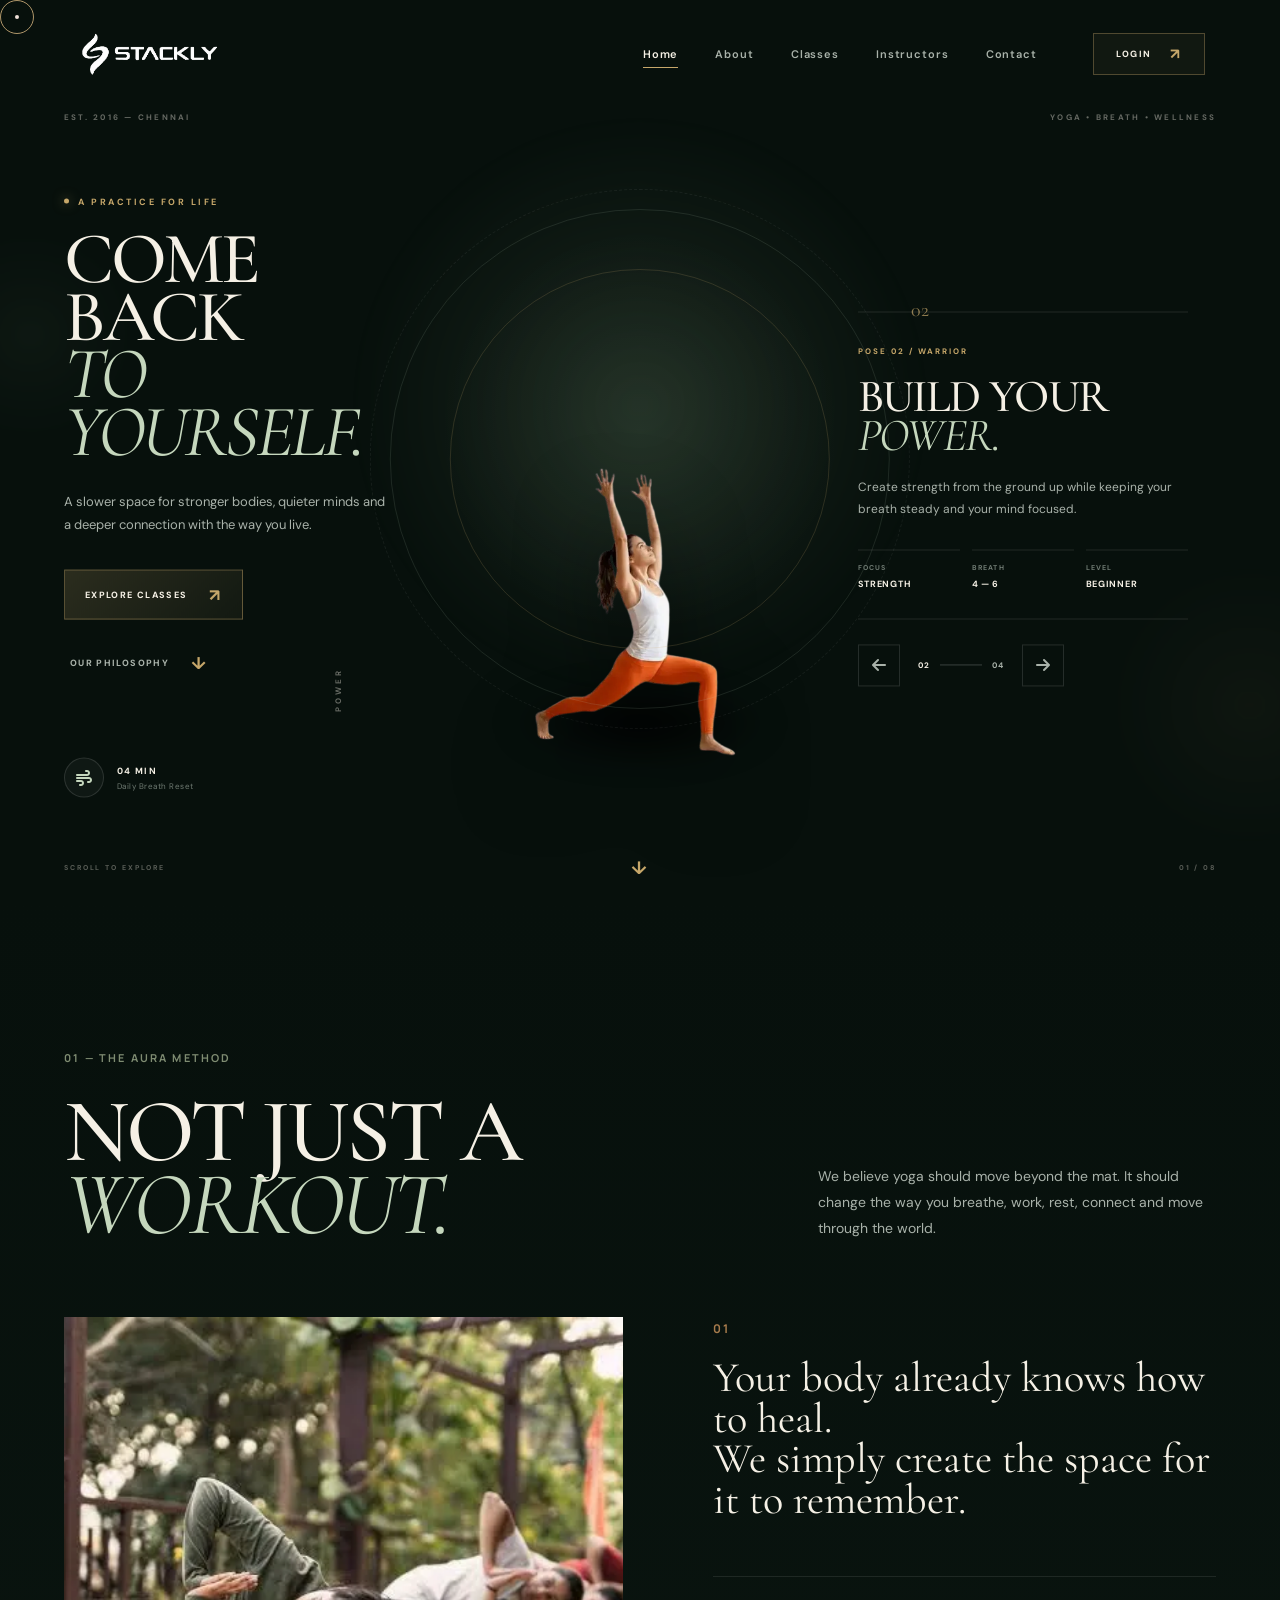
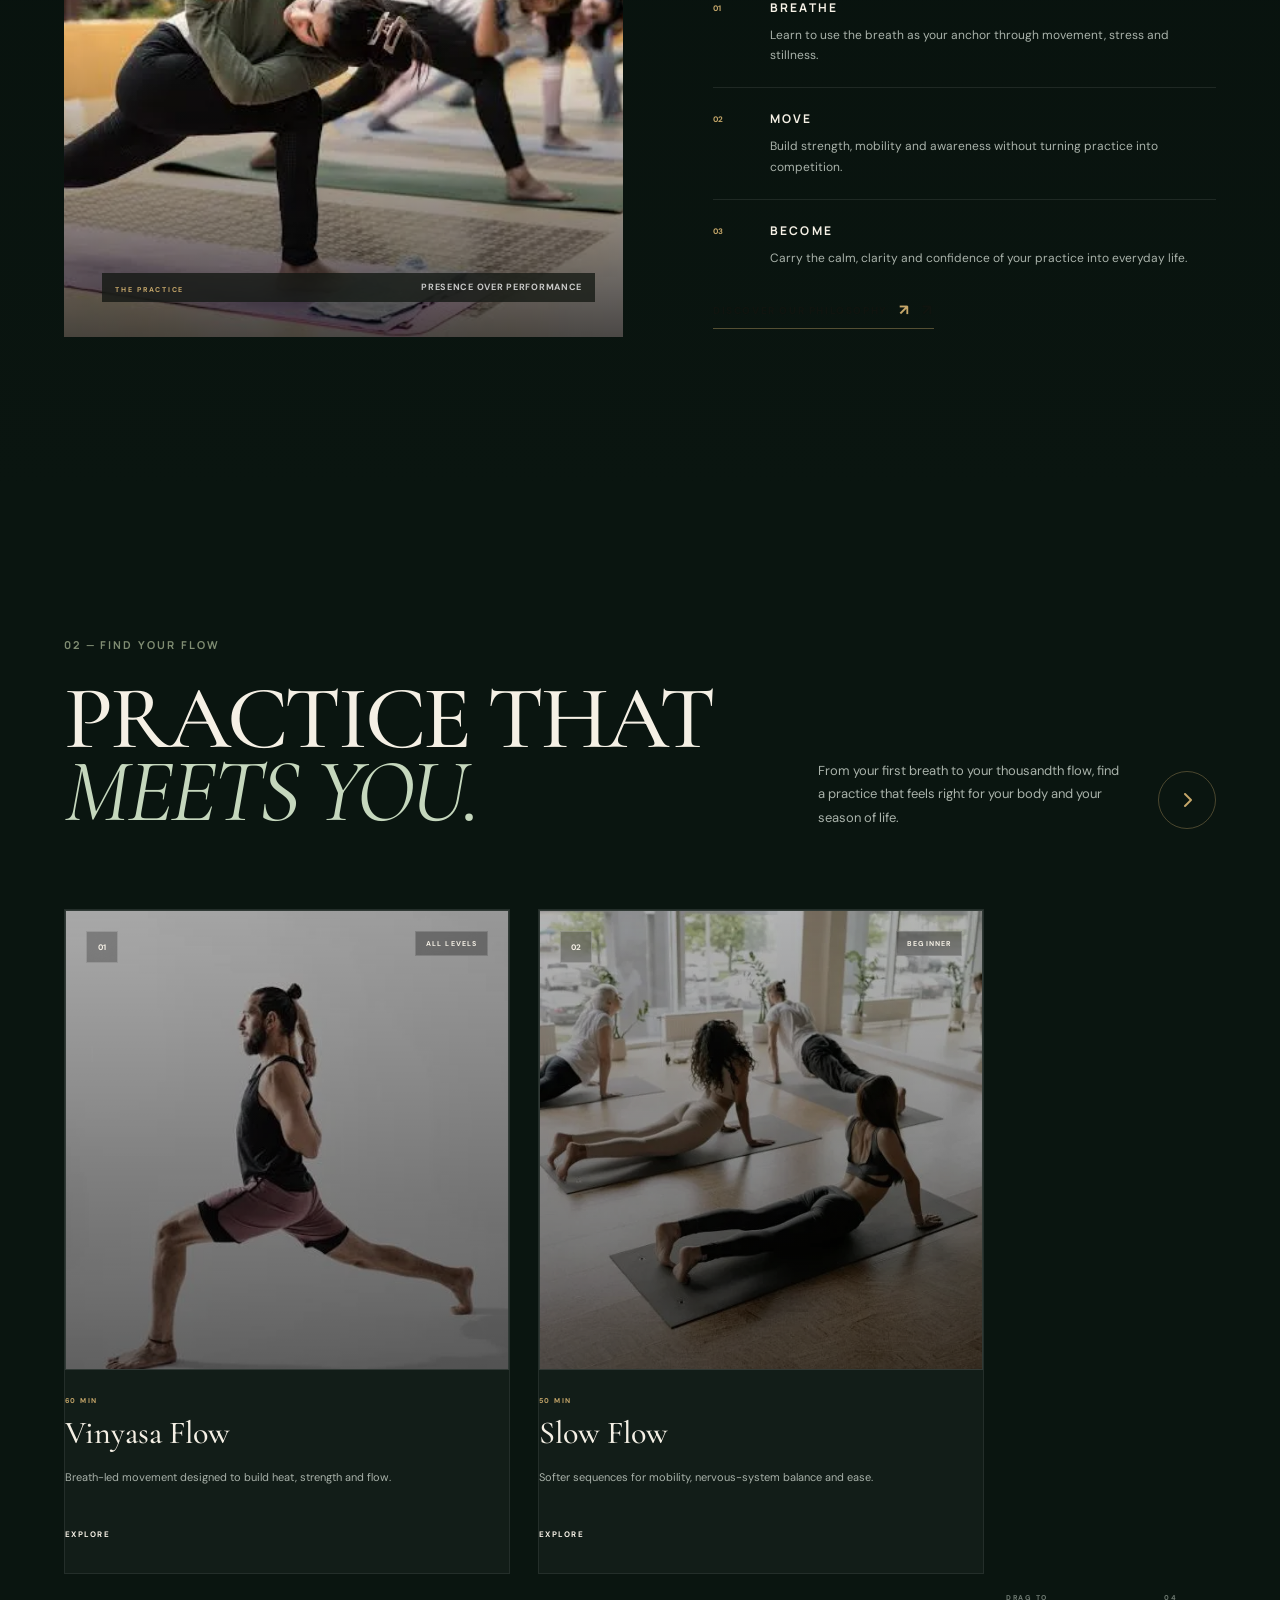
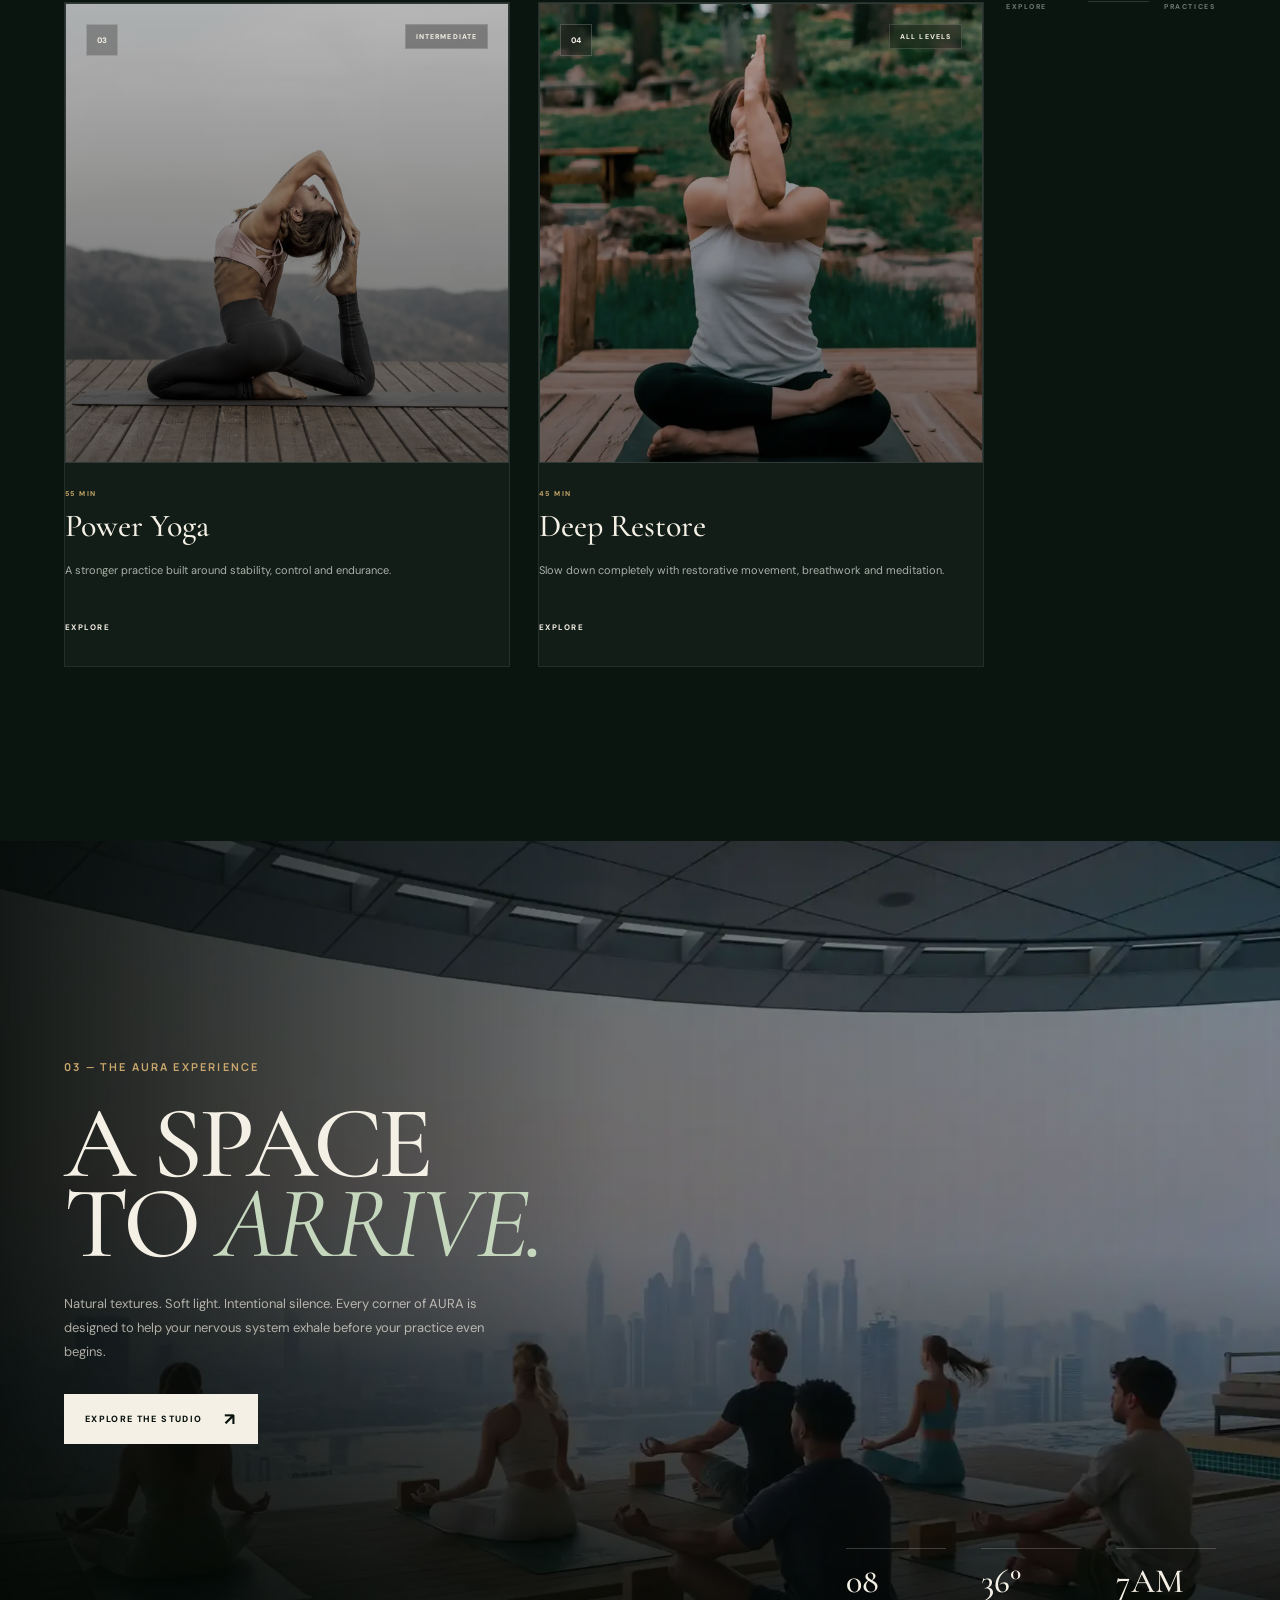
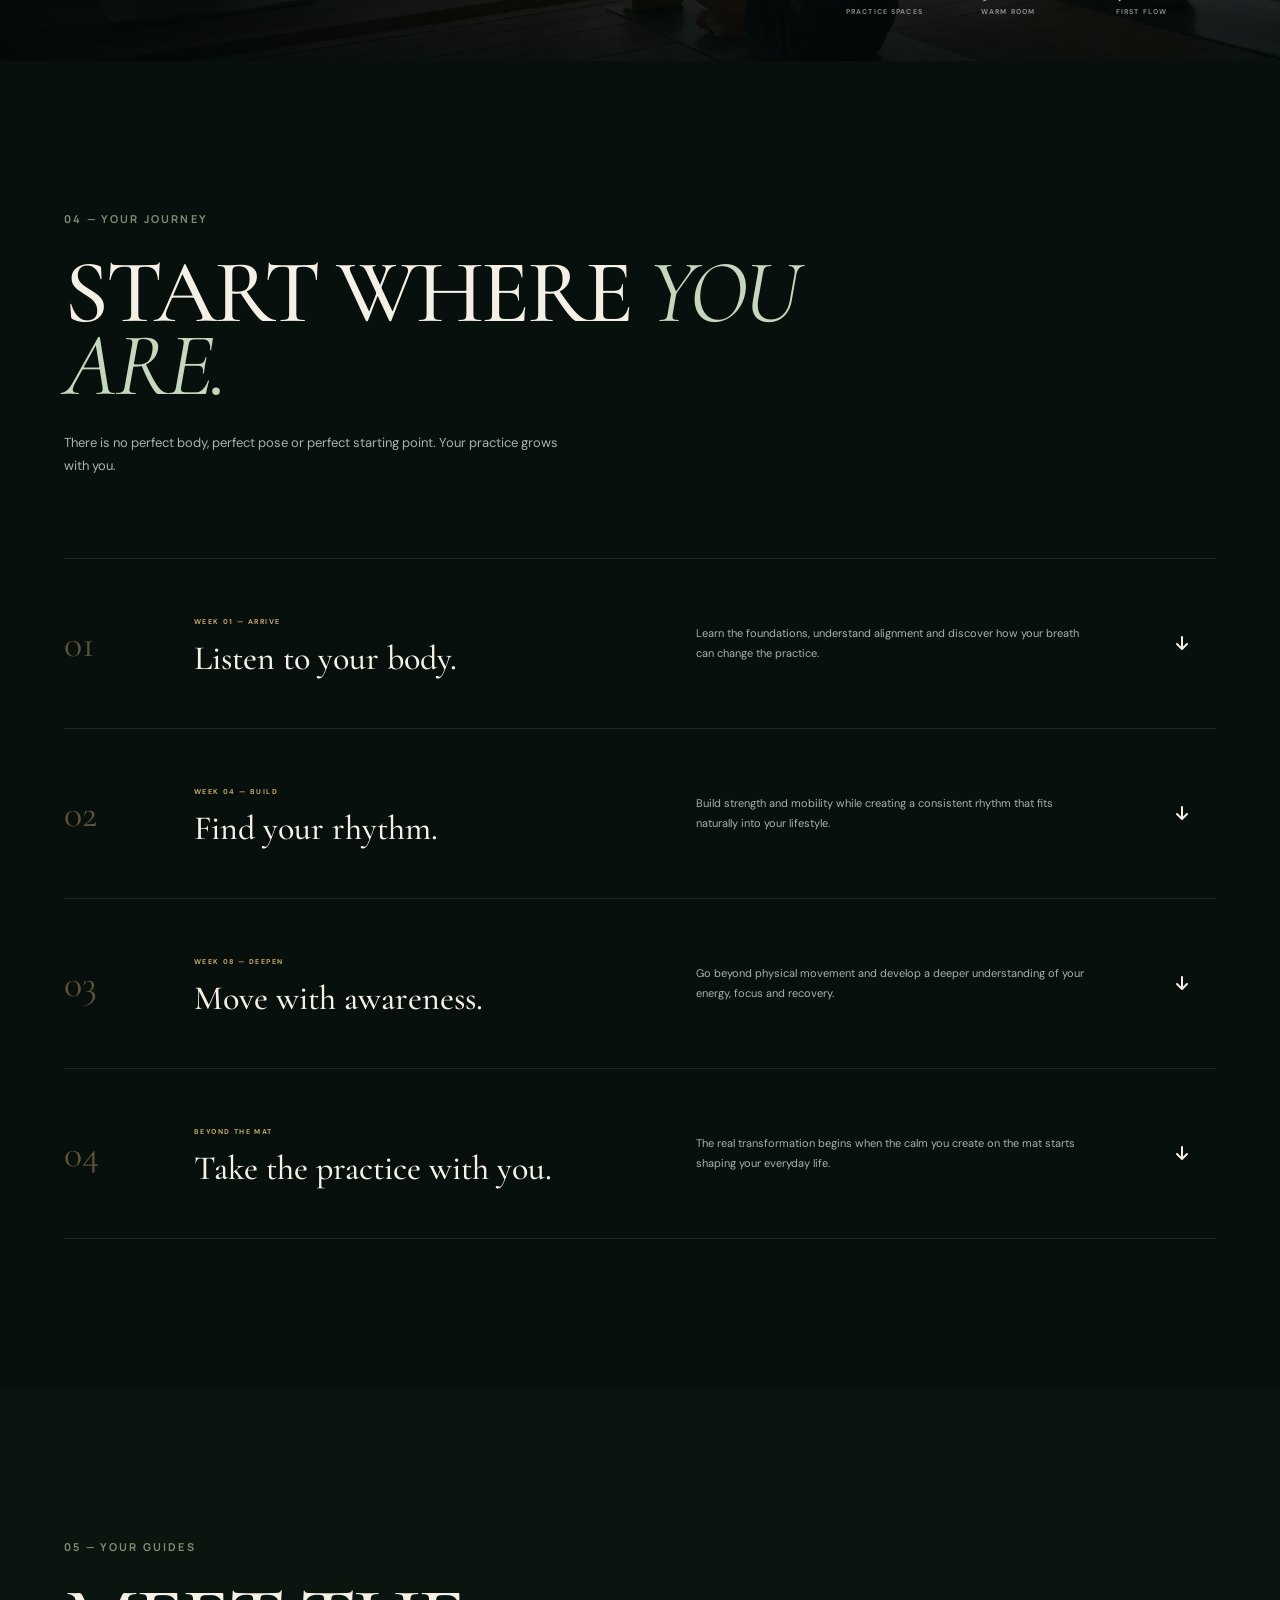
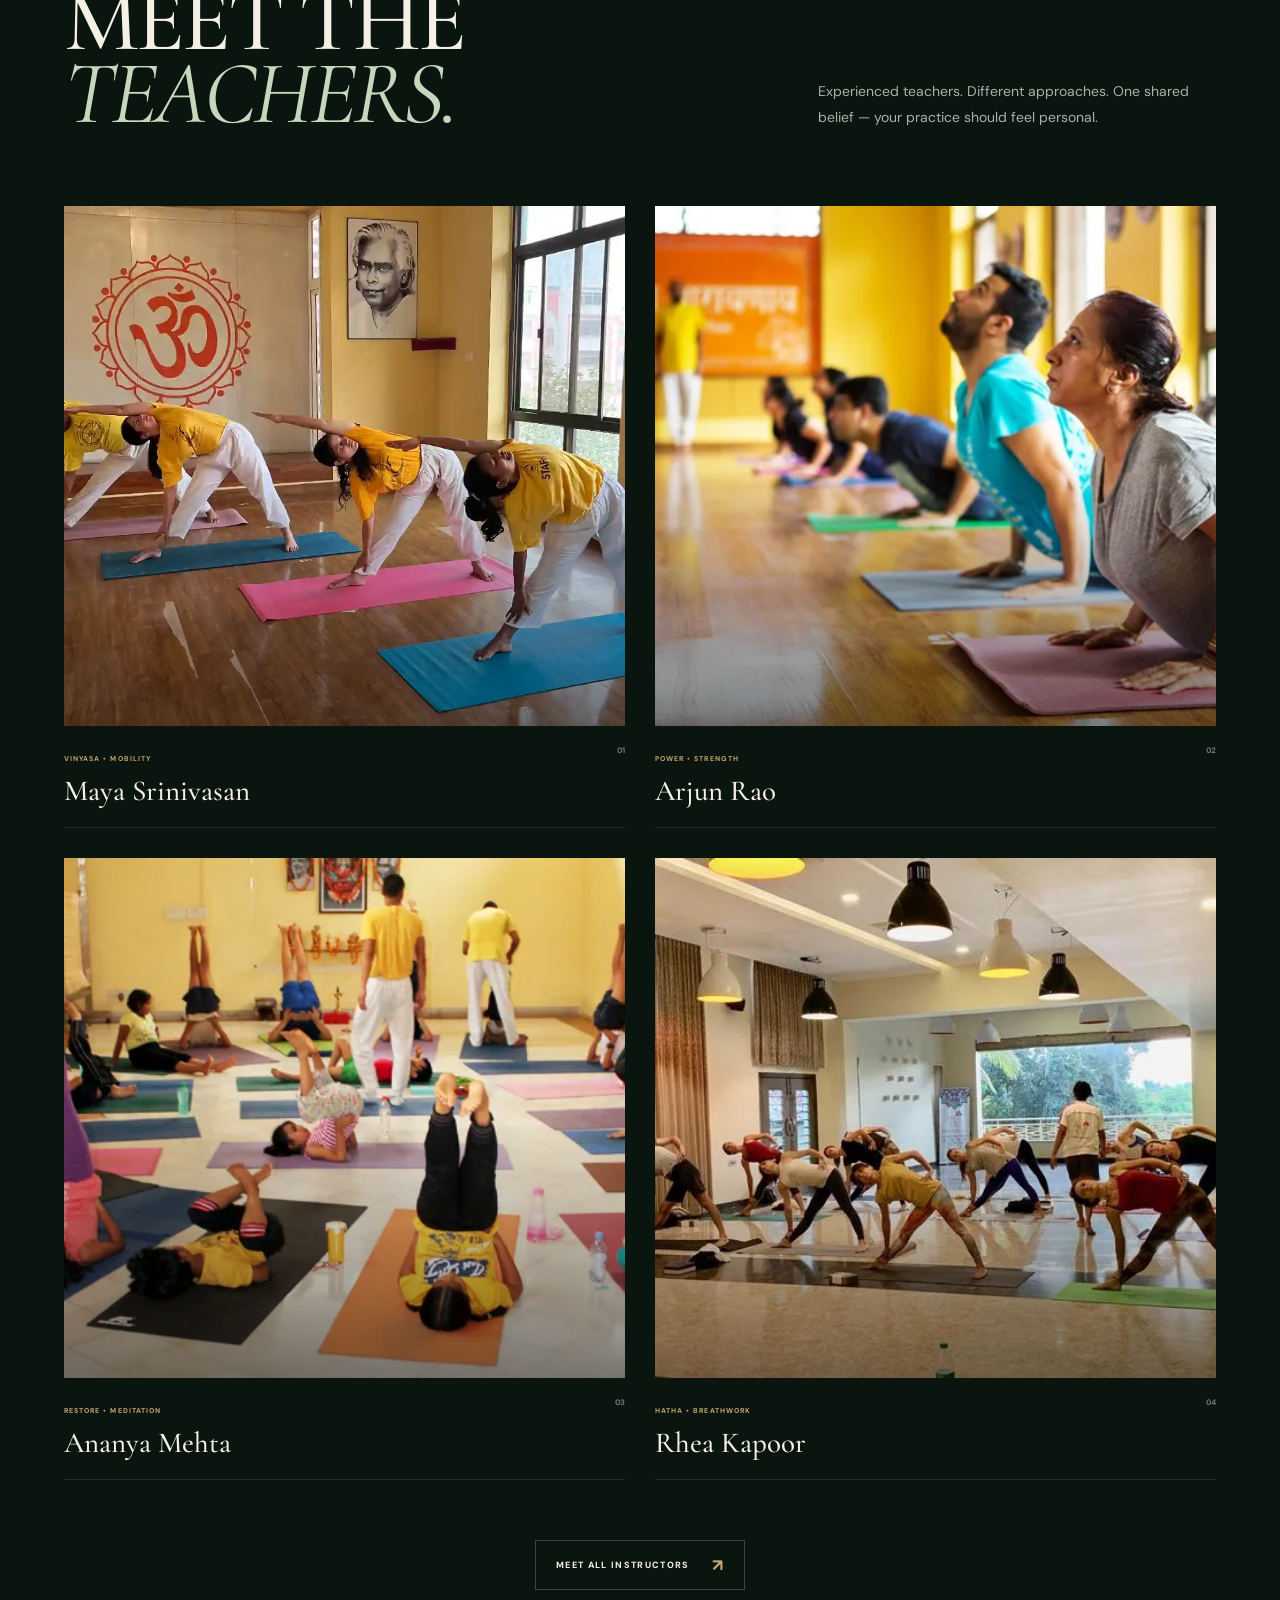
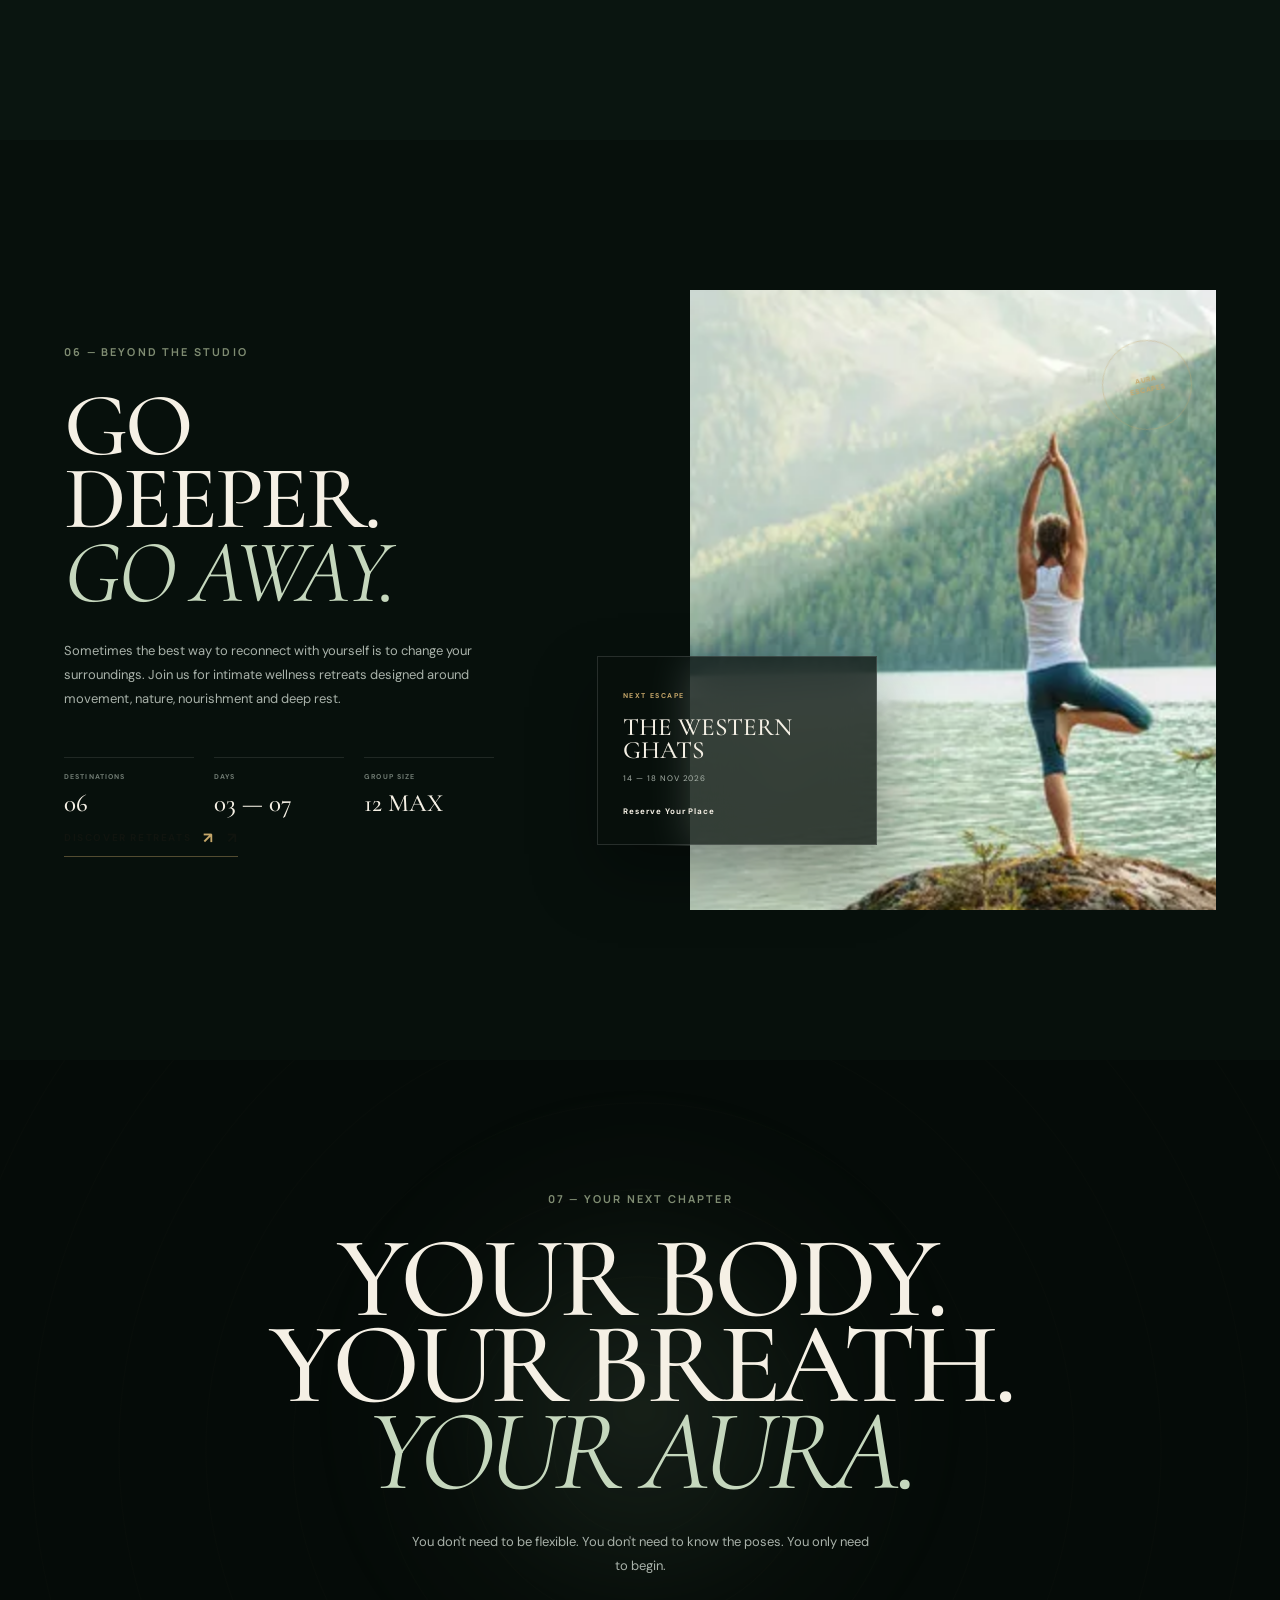
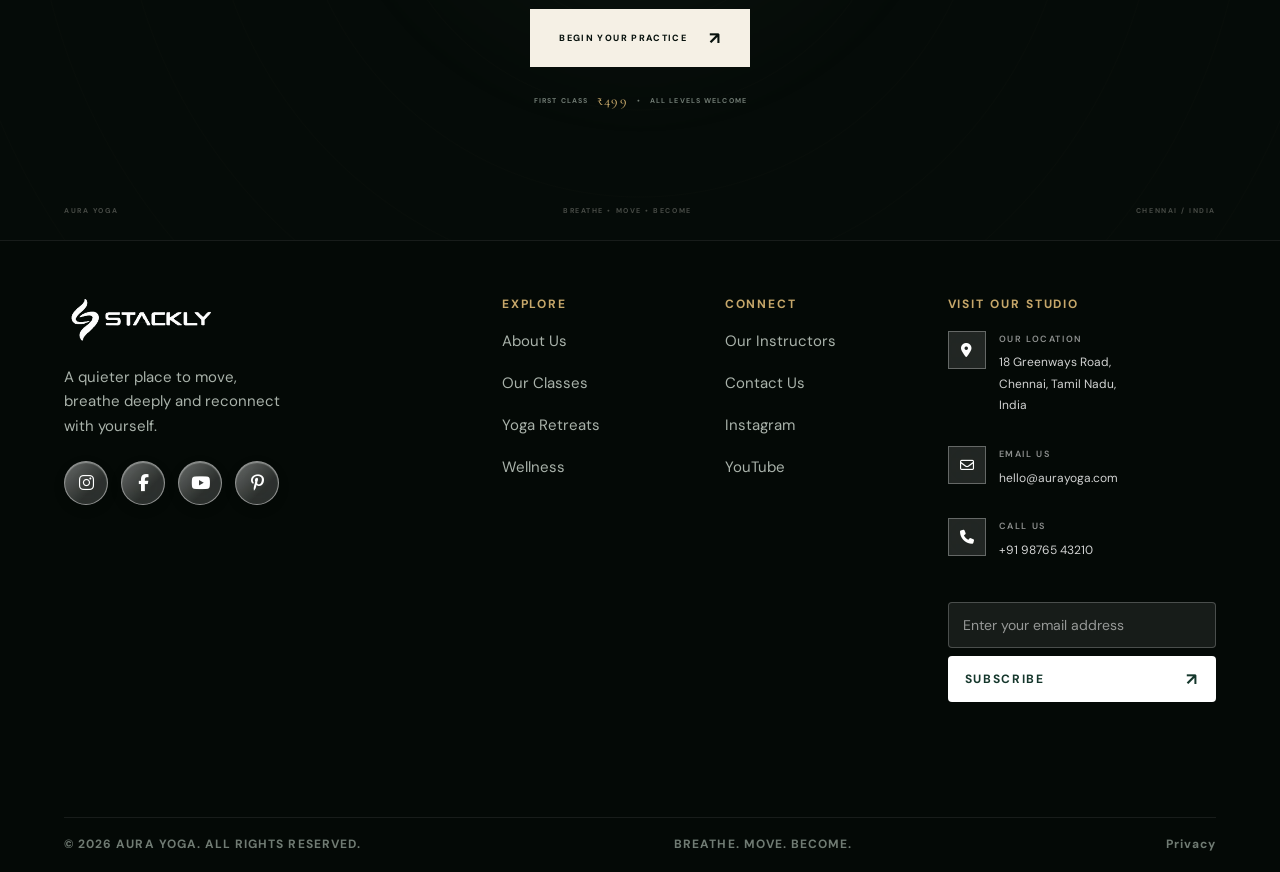
==== commit f500f02f: "add" ====
--- a/index.html
+++ b/index.html
@@ -15,7 +15,7 @@
         content="AURA Yoga — Breathe. Move. Become. A premium yoga and wellness studio."
     >
 
-    <title>AURA YOGA — Breathe. Move. Become.</title>
+    <title>HOME</title>
 
 
     <!-- =========================================================
@@ -35,6 +35,10 @@
         rel="stylesheet"
     >
 
+    <link
+    rel="stylesheet"
+    href="https://cdnjs.cloudflare.com/ajax/libs/font-awesome/6.7.2/css/all.min.css"
+>
 
     <!-- =========================================================
          FONT AWESOME
@@ -350,7 +354,7 @@
             class="drawer-logo"
         >
 
-            AURA
+            Stackly
 
             <small>
                 YOGA
@@ -2235,12 +2239,16 @@
      FOOTER
 ========================================================== -->
 
+
 <footer class="site-footer">
 
+    <!-- FOOTER TOP -->
     <div class="footer-top">
 
-
-        <!-- FOOTER BRAND -->
+        <!-- =================================
+             BRAND + SOCIAL MEDIA
+        ================================== -->
+
         <div class="footer-brand">
 
             <a
@@ -2261,26 +2269,62 @@
                 with yourself.
             </p>
 
-        </div>
-
-
-        <!-- EXPLORE -->
+         <!-- SOCIAL MEDIA -->
+
+<div class="footer-socials">
+
+    <a
+        href="404.html"
+        aria-label="Instagram"
+    >
+        <i class="fa-brands fa-instagram"></i>
+    </a>
+
+    <a
+        href="404.html"
+        aria-label="Facebook"
+    >
+        <i class="fa-brands fa-facebook-f"></i>
+    </a>
+
+    <a
+        href="404.html"
+        aria-label="YouTube"
+    >
+        <i class="fa-brands fa-youtube"></i>
+    </a>
+
+    <a
+        href="404.html"
+        aria-label="Pinterest"
+    >
+        <i class="fa-brands fa-pinterest-p"></i>
+    </a>
+
+</div>
+
+</div>
+
+        <!-- =================================
+             EXPLORE
+        ================================== -->
+
         <div class="footer-column">
 
-            <span>
+            <span class="footer-heading">
                 EXPLORE
             </span>
 
             <a href="about.html">
-                About
+                About Us
             </a>
 
             <a href="classes.html">
-                Classes
+                Our Classes
             </a>
 
             <a href="retreats.html">
-                Retreats
+                Yoga Retreats
             </a>
 
             <a href="wellness.html">
@@ -2290,47 +2334,133 @@
         </div>
 
 
-        <!-- CONNECT -->
+        <!-- =================================
+             CONNECT
+        ================================== -->
+
         <div class="footer-column">
 
-            <span>
+            <span class="footer-heading">
                 CONNECT
             </span>
 
             <a href="instructors.html">
-                Instructors
+                Our Instructors
             </a>
 
             <a href="contact.html">
-                Contact
+                Contact Us
             </a>
 
-            <a href="404.html">
+            <a
+                href="https://www.instagram.com/"
+                target="_blank"
+                rel="noopener noreferrer"
+            >
                 Instagram
             </a>
 
-            <a href="404.html">
+            <a
+                href="https://www.youtube.com/"
+                target="_blank"
+                rel="noopener noreferrer"
+            >
                 YouTube
             </a>
 
         </div>
 
 
-        <!-- STUDIO + NEWSLETTER -->
+        <!-- =================================
+             STUDIO CONTACT DETAILS
+        ================================== -->
+
         <div class="footer-column footer-contact">
 
-            <span>
-                STUDIO
-            </span>
-
-            <p>
-                18 Greenways Road<br>
-                Chennai, Tamil Nadu<br>
-                India
-            </p>
+            <span class="footer-heading">
+                VISIT OUR STUDIO
+            </span>
+
+
+            <!-- LOCATION -->
+
+            <div class="footer-contact-item">
+
+                <div class="footer-contact-icon">
+                    <i class="fa-solid fa-location-dot"></i>
+                </div>
+
+                <div class="footer-contact-info">
+
+                    <span class="contact-label">
+                        OUR LOCATION
+                    </span>
+
+                    <a
+                        href="https://www.google.com/maps/search/?api=1&query=18+Greenways+Road+Chennai"
+                        target="_blank"
+                        rel="noopener noreferrer"
+                    >
+                        18 Greenways Road,<br>
+                        Chennai, Tamil Nadu,<br>
+                        India
+                    </a>
+
+                </div>
+
+            </div>
 
 
             <!-- EMAIL -->
+
+            <div class="footer-contact-item">
+
+                <div class="footer-contact-icon">
+                    <i class="fa-regular fa-envelope"></i>
+                </div>
+
+                <div class="footer-contact-info">
+
+                    <span class="contact-label">
+                        EMAIL US
+                    </span>
+
+                    <a href="mailto:hello@aurayoga.com">
+                        hello@aurayoga.com
+                    </a>
+
+                </div>
+
+            </div>
+
+
+            <!-- PHONE -->
+
+            <div class="footer-contact-item">
+
+                <div class="footer-contact-icon">
+                    <i class="fa-solid fa-phone"></i>
+                </div>
+
+                <div class="footer-contact-info">
+
+                    <span class="contact-label">
+                        CALL US
+                    </span>
+
+                    <a href="tel:+919876543210">
+                        +91 98765 43210
+                    </a>
+
+                </div>
+
+            </div>
+
+
+            <!-- =================================
+                 NEWSLETTER
+            ================================== -->
+
             <div class="footer-subscribe">
 
                 <div class="subscribe-input">
@@ -2343,12 +2473,12 @@
 
                 </div>
 
-
                 <button
                     type="button"
                     class="subscribe-button"
                     onclick="window.location.href='404.html'"
                 >
+
                     SUBSCRIBE
 
                     <span>
@@ -2364,12 +2494,14 @@
     </div>
 
 
-    <!-- FOOTER BOTTOM -->
+    <!-- =====================================
+         FOOTER BOTTOM
+    ====================================== -->
+
     <div class="footer-bottom">
 
         <span>
-            © 2026 AURA YOGA.
-            ALL RIGHTS RESERVED.
+            © 2026 AURA YOGA. ALL RIGHTS RESERVED.
         </span>
 
         <span>
@@ -2383,6 +2515,8 @@
     </div>
 
 </footer>
+
+
 <!-- =========================================================
      AURA YOGA LOGIN MODAL
 ========================================================== -->
--- a/css/style.css
+++ b/css/style.css
@@ -15693,3 +15693,580 @@
 
 
 
+
+/* =========================================
+   AURA YOGA — GLASSMORPHISM SOCIAL ICONS
+========================================= */
+
+.footer-socials {
+    display: flex;
+    align-items: center;
+    gap: 13px;
+    margin-top: 22px;
+}
+
+/* GLASS ICON BUTTON */
+
+.footer-socials a {
+    position: relative;
+
+    width: 44px;
+    height: 44px;
+
+    display: flex;
+    align-items: center;
+    justify-content: center;
+
+    color: #ffffff;
+    font-size: 17px;
+
+    text-decoration: none;
+
+    /* WHITE GLASS EFFECT */
+    background: rgba(255, 255, 255, 0.16);
+
+    backdrop-filter: blur(14px);
+    -webkit-backdrop-filter: blur(14px);
+
+    border: 1px solid rgba(255, 255, 255, 0.48);
+
+    border-radius: 50%;
+
+    box-shadow:
+        inset 0 1px 1px rgba(255, 255, 255, 0.35),
+        0 4px 15px rgba(0, 0, 0, 0.06);
+
+    overflow: hidden;
+
+    transition:
+        background 0.35s ease,
+        color 0.35s ease,
+        border-color 0.35s ease,
+        box-shadow 0.35s ease,
+        transform 0.35s ease;
+}
+
+/* SUBTLE GLASS HIGHLIGHT */
+
+.footer-socials a::before {
+    content: "";
+
+    position: absolute;
+    inset: 0;
+
+    background: linear-gradient(
+        135deg,
+        rgba(255, 255, 255, 0.35),
+        transparent 65%
+    );
+
+    opacity: 0.8;
+
+    pointer-events: none;
+}
+
+.footer-socials a i {
+    position: relative;
+    z-index: 1;
+
+    transition: transform 0.35s ease;
+}
+
+/* INSTAGRAM HOVER */
+
+.footer-socials a:nth-child(1):hover {
+    color: #ffffff;
+
+    background: linear-gradient(
+        135deg,
+        #833ab4,
+        #fd1d1d,
+        #fcb045
+    );
+
+    border-color: rgba(255, 255, 255, 0.65);
+
+    box-shadow:
+        0 8px 22px rgba(225, 48, 108, 0.28);
+}
+
+/* FACEBOOK HOVER */
+
+.footer-socials a:nth-child(2):hover {
+    color: #ffffff;
+    background: #1877F2;
+
+    border-color: rgba(255, 255, 255, 0.65);
+
+    box-shadow:
+        0 8px 22px rgba(24, 119, 242, 0.28);
+}
+
+/* YOUTUBE HOVER */
+
+.footer-socials a:nth-child(3):hover {
+    color: #ffffff;
+    background: #FF0033;
+
+    border-color: rgba(255, 255, 255, 0.65);
+
+    box-shadow:
+        0 8px 22px rgba(255, 0, 51, 0.25);
+}
+
+/* PINTEREST HOVER */
+
+.footer-socials a:nth-child(4):hover {
+    color: #ffffff;
+    background: #BD081C;
+
+    border-color: rgba(255, 255, 255, 0.65);
+
+    box-shadow:
+        0 8px 22px rgba(189, 8, 28, 0.25);
+}
+
+/* HOVER ANIMATION */
+
+.footer-socials a:hover {
+    transform: translateY(-5px) scale(1.05);
+}
+
+.footer-socials a:hover i {
+    transform: scale(1.12);
+}
+
+/* KEYBOARD ACCESSIBILITY */
+
+.footer-socials a:focus-visible {
+    outline: 2px solid #ffffff;
+    outline-offset: 4px;
+}
+
+/* MOBILE RESPONSIVE */
+
+@media (max-width: 768px) {
+    .footer-socials {
+        gap: 11px;
+        margin-top: 18px;
+    }
+
+    .footer-socials a {
+        width: 40px;
+        height: 40px;
+        font-size: 15px;
+    }
+}
+
+/* REDUCE MOTION */
+
+@media (prefers-reduced-motion: reduce) {
+    .footer-socials a,
+    .footer-socials a i {
+        transition: none;
+    }
+}
+
+
+
+
+
+/* =========================================
+   FOOTER CONTACT DETAILS
+========================================= */
+
+.footer-contact {
+    min-width: 0;
+}
+
+.footer-contact-item {
+    width: 100%;
+
+    display: flex;
+    align-items: flex-start;
+    gap: 13px;
+
+    margin-bottom: 8px;
+}
+
+.footer-contact-icon {
+    width: 38px;
+    height: 38px;
+
+    flex-shrink: 0;
+
+    display: flex;
+    align-items: center;
+    justify-content: center;
+
+    color: #ffffff;
+
+    background: rgba(255, 255, 255, 0.12);
+
+    border: 1px solid rgba(255, 255, 255, 0.3);
+
+    backdrop-filter: blur(12px);
+    -webkit-backdrop-filter: blur(12px);
+
+    font-size: 14px;
+
+    transition:
+        background 0.3s ease,
+        transform 0.3s ease;
+}
+
+.footer-contact-item:hover .footer-contact-icon {
+    background: rgba(255, 255, 255, 0.23);
+    transform: translateY(-2px);
+}
+
+
+/* CONTACT TEXT */
+
+.footer-contact-info {
+    min-width: 0;
+
+    display: flex;
+    flex-direction: column;
+    align-items: flex-start;
+
+    gap: 6px;
+
+    padding-top: 2px;
+}
+
+.footer-contact-info .contact-label {
+    color: rgba(255, 255, 255, 0.55);
+
+    font-size: 9px;
+    font-weight: 600;
+
+    letter-spacing: 1.6px;
+    line-height: 1.5;
+}
+
+.footer-contact-info > a {
+    display: inline-block;
+
+    color: rgba(255, 255, 255, 0.82);
+
+    font-size: 12px;
+    font-weight: 400;
+
+    line-height: 1.8;
+
+    text-decoration: none;
+
+    overflow-wrap: anywhere;
+
+    transition: color 0.3s ease;
+}
+
+.footer-contact-info > a:hover {
+    color: #ffffff;
+}
+
+
+/* NEWSLETTER SPACING */
+
+.footer-contact .footer-subscribe {
+    margin-top: 12px;
+}
+
+
+/* =========================================
+   TABLET
+========================================= */
+
+@media (max-width: 1100px) {
+
+    .footer-contact-item {
+        gap: 12px;
+    }
+
+    .footer-contact-info > a {
+        font-size: 12px;
+    }
+
+}
+
+
+/* =========================================
+   MOBILE
+========================================= */
+
+@media (max-width: 700px) {
+
+    .footer-contact-item {
+        gap: 13px;
+        margin-bottom: 10px;
+    }
+
+    .footer-contact-icon {
+        width: 40px;
+        height: 40px;
+        font-size: 14px;
+    }
+
+    .footer-contact-info {
+        gap: 5px;
+    }
+
+    .footer-contact-info .contact-label {
+        font-size: 9px;
+    }
+
+    .footer-contact-info > a {
+        font-size: 12px;
+        line-height: 1.8;
+    }
+
+    .footer-contact .footer-subscribe {
+        margin-top: 16px;
+    }
+
+}
+
+
+
+
+
+/* =========================================================
+   COMMUNITY ACTIONS — CENTERED HORIZONTAL
+========================================================= */
+
+.community-actions {
+    display: flex !important;
+    flex-direction: row !important;
+    align-items: center !important;
+    justify-content: center !important;
+    gap: 14px !important;
+    width: 100% !important;
+    margin: 0 auto !important;
+    flex-wrap: nowrap !important;
+}
+
+.community-actions > a {
+    display: inline-flex !important;
+    align-items: center !important;
+    justify-content: center !important;
+    width: auto !important;
+    margin: 0 !important;
+    flex: 0 0 auto !important;
+    white-space: nowrap !important;
+}
+
+
+/* MOBILE */
+@media (max-width: 600px) {
+
+    .community-actions {
+        justify-content: center !important;
+        gap: 10px !important;
+    }
+
+    .community-actions > a {
+        flex: 0 1 auto !important;
+        padding: 13px 14px !important;
+        font-size: 10px !important;
+    }
+
+}
+
+
+
+
+.site-header {
+    padding: 10px 0 !important;
+}
+
+.header-inner {
+    min-height: 64px !important;
+    padding: 0 24px !important;
+}
+
+
+
+
+.classes-guide-content h2 {
+    line-height: 1.25 !important;
+}
+
+
+
+
+
+
+
+
+
+
+
+
+ /* =========================================================
+    FORCE ALL 4 INSTRUCTOR CARDS — EXACT SAME SIZE
+ ========================================================= */
+
+.instructor-grid {
+    display: grid !important;
+    grid-template-columns: repeat(2, 1fr) !important;
+    grid-auto-rows: auto !important;
+    align-items: stretch !important;
+    gap: 30px !important;
+}
+
+
+/* REMOVE ALL SPECIAL CARD SIZING / OFFSET */
+
+.instructor-grid .instructor-card,
+.instructor-grid .instructor-card-large,
+.instructor-grid .instructor-card-offset {
+    width: 100% !important;
+    height: auto !important;
+    min-height: 0 !important;
+    margin: 0 !important;
+    transform: none !important;
+    position: relative !important;
+}
+
+
+/* SAME IMAGE HEIGHT */
+
+.instructor-grid .instructor-card-image {
+    width: 100% !important;
+    height: 480px !important;
+    min-height: 480px !important;
+    max-height: 480px !important;
+    overflow: hidden !important;
+}
+
+
+/* IMAGE */
+
+.instructor-grid .instructor-card-image img {
+    width: 100% !important;
+    height: 100% !important;
+    min-height: 100% !important;
+    max-height: 100% !important;
+    object-fit: cover !important;
+    display: block !important;
+}
+
+
+/* SAME CONTENT HEIGHT */
+
+.instructor-grid .instructor-card-content {
+    width: 100% !important;
+    height: 250px !important;
+    min-height: 250px !important;
+    max-height: 250px !important;
+    box-sizing: border-box !important;
+
+    display: flex !important;
+    flex-direction: column !important;
+    justify-content: space-between !important;
+}
+
+
+/* =========================================================
+   MOBILE
+ ========================================================= */
+
+@media (max-width: 700px) {
+
+    .instructor-grid {
+        grid-template-columns: 1fr !important;
+        gap: 24px !important;
+    }
+
+    .instructor-grid .instructor-card-image {
+        height: 430px !important;
+        min-height: 430px !important;
+        max-height: 430px !important;
+    }
+
+    .instructor-grid .instructor-card-content {
+        height: 240px !important;
+        min-height: 240px !important;
+        max-height: 240px !important;
+    }
+
+}
+
+
+
+
+
+
+.instructor-grid {
+    display: grid !important;
+    grid-template-columns: repeat(2, minmax(0, 1fr)) !important;
+    grid-template-rows: auto auto !important;
+    gap: 30px !important;
+}
+
+
+/* ALL CARDS NORMAL GRID POSITION */
+
+.instructor-grid .instructor-card,
+.instructor-grid .instructor-card-large,
+.instructor-grid .instructor-card-offset {
+    grid-column: auto !important;
+    grid-row: auto !important;
+    transform: none !important;
+    margin: 0 !important;
+}
+
+
+/* FORCE POSITIONS */
+
+.instructor-grid .instructor-card:nth-child(1) {
+    grid-column: 1 !important;
+    grid-row: 1 !important;
+}
+
+.instructor-grid .instructor-card:nth-child(2) {
+    grid-column: 2 !important;
+    grid-row: 1 !important;
+}
+
+.instructor-grid .instructor-card:nth-child(3) {
+    grid-column: 1 !important;
+    grid-row: 2 !important;
+}
+
+.instructor-grid .instructor-card:nth-child(4) {
+    grid-column: 2 !important;
+    grid-row: 2 !important;
+}
+
+
+/* SAME SIZE */
+
+.instructor-grid .instructor-card-image {
+    height: 480px !important;
+    min-height: 480px !important;
+    max-height: 480px !important;
+}
+
+.instructor-grid .instructor-card-content {
+    height: 250px !important;
+    min-height: 250px !important;
+    max-height: 250px !important;
+}
+
+
+
+
+
+
+
+.rhythm-item {
+    color: #000000 !important;
+}
+
+.rhythm-item strong,
+.rhythm-item h3,
+.rhythm-item p {
+    color: #000000 !important;
+}
